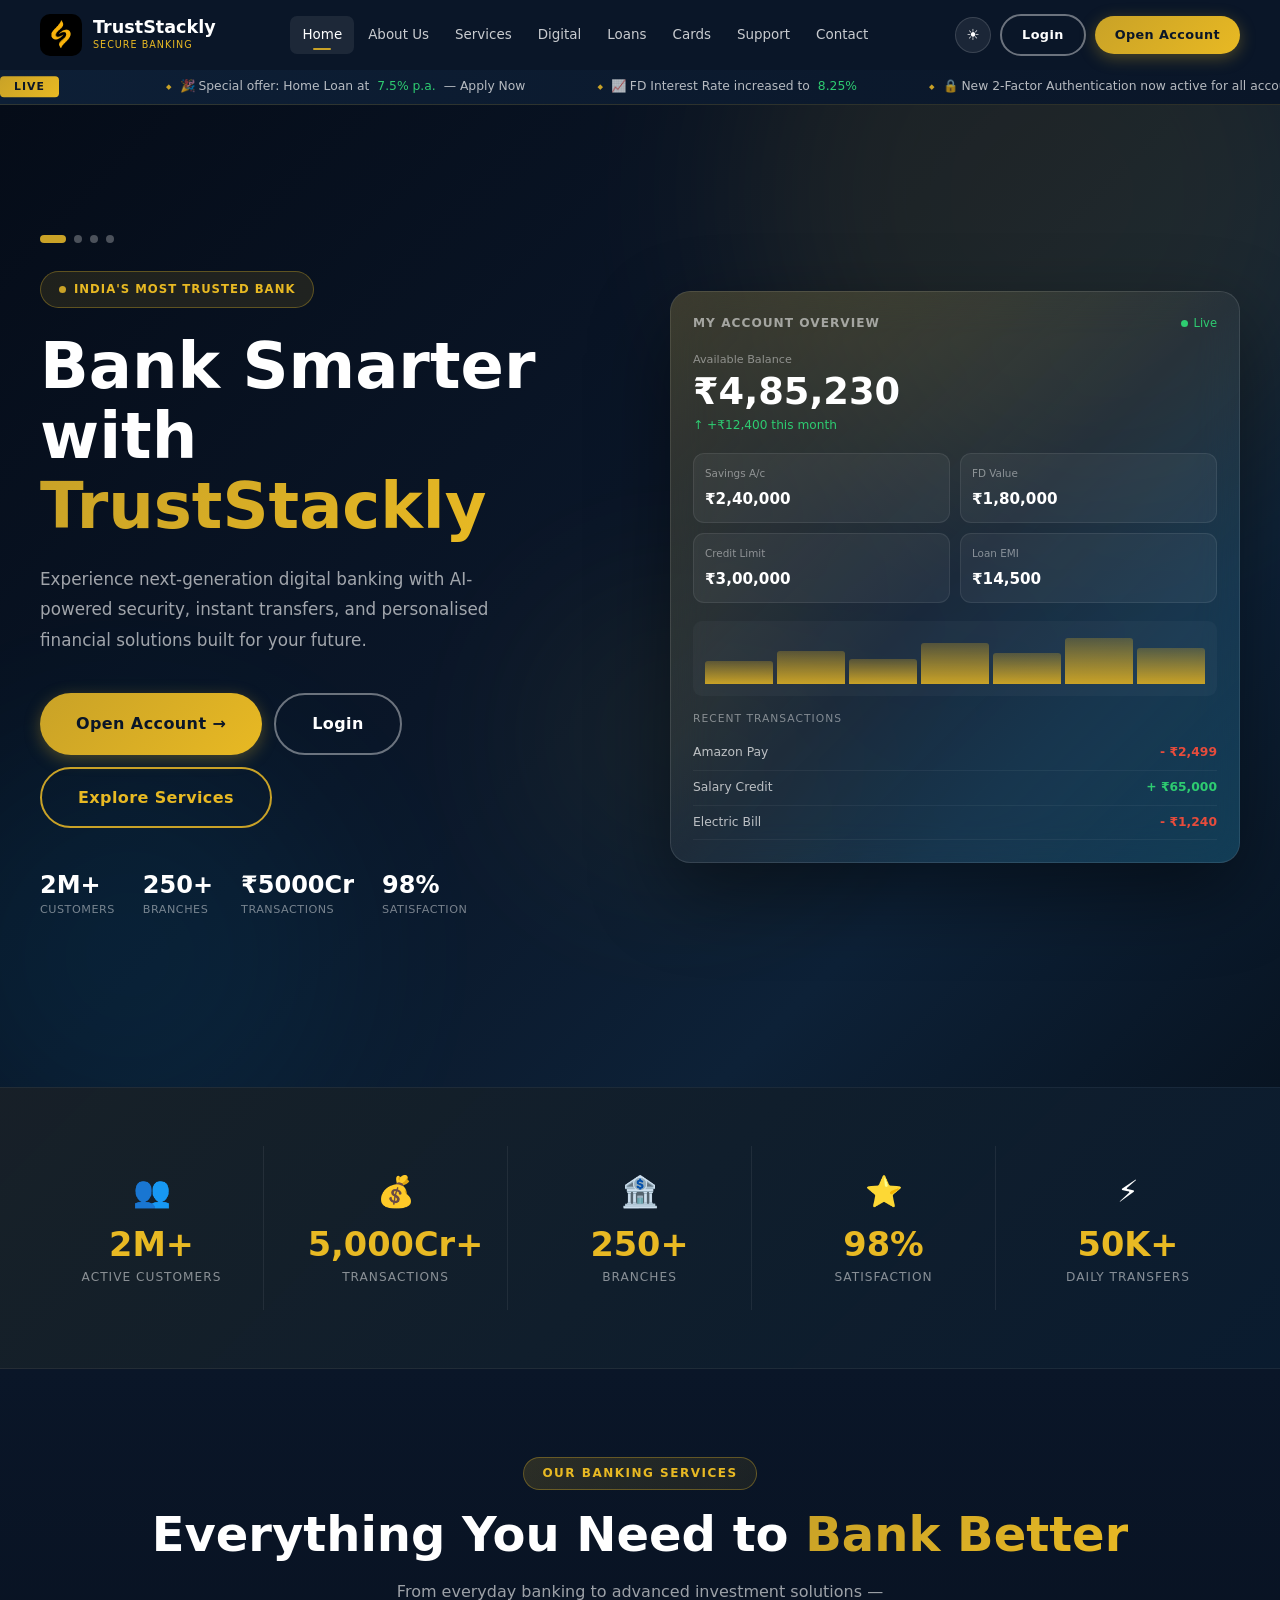
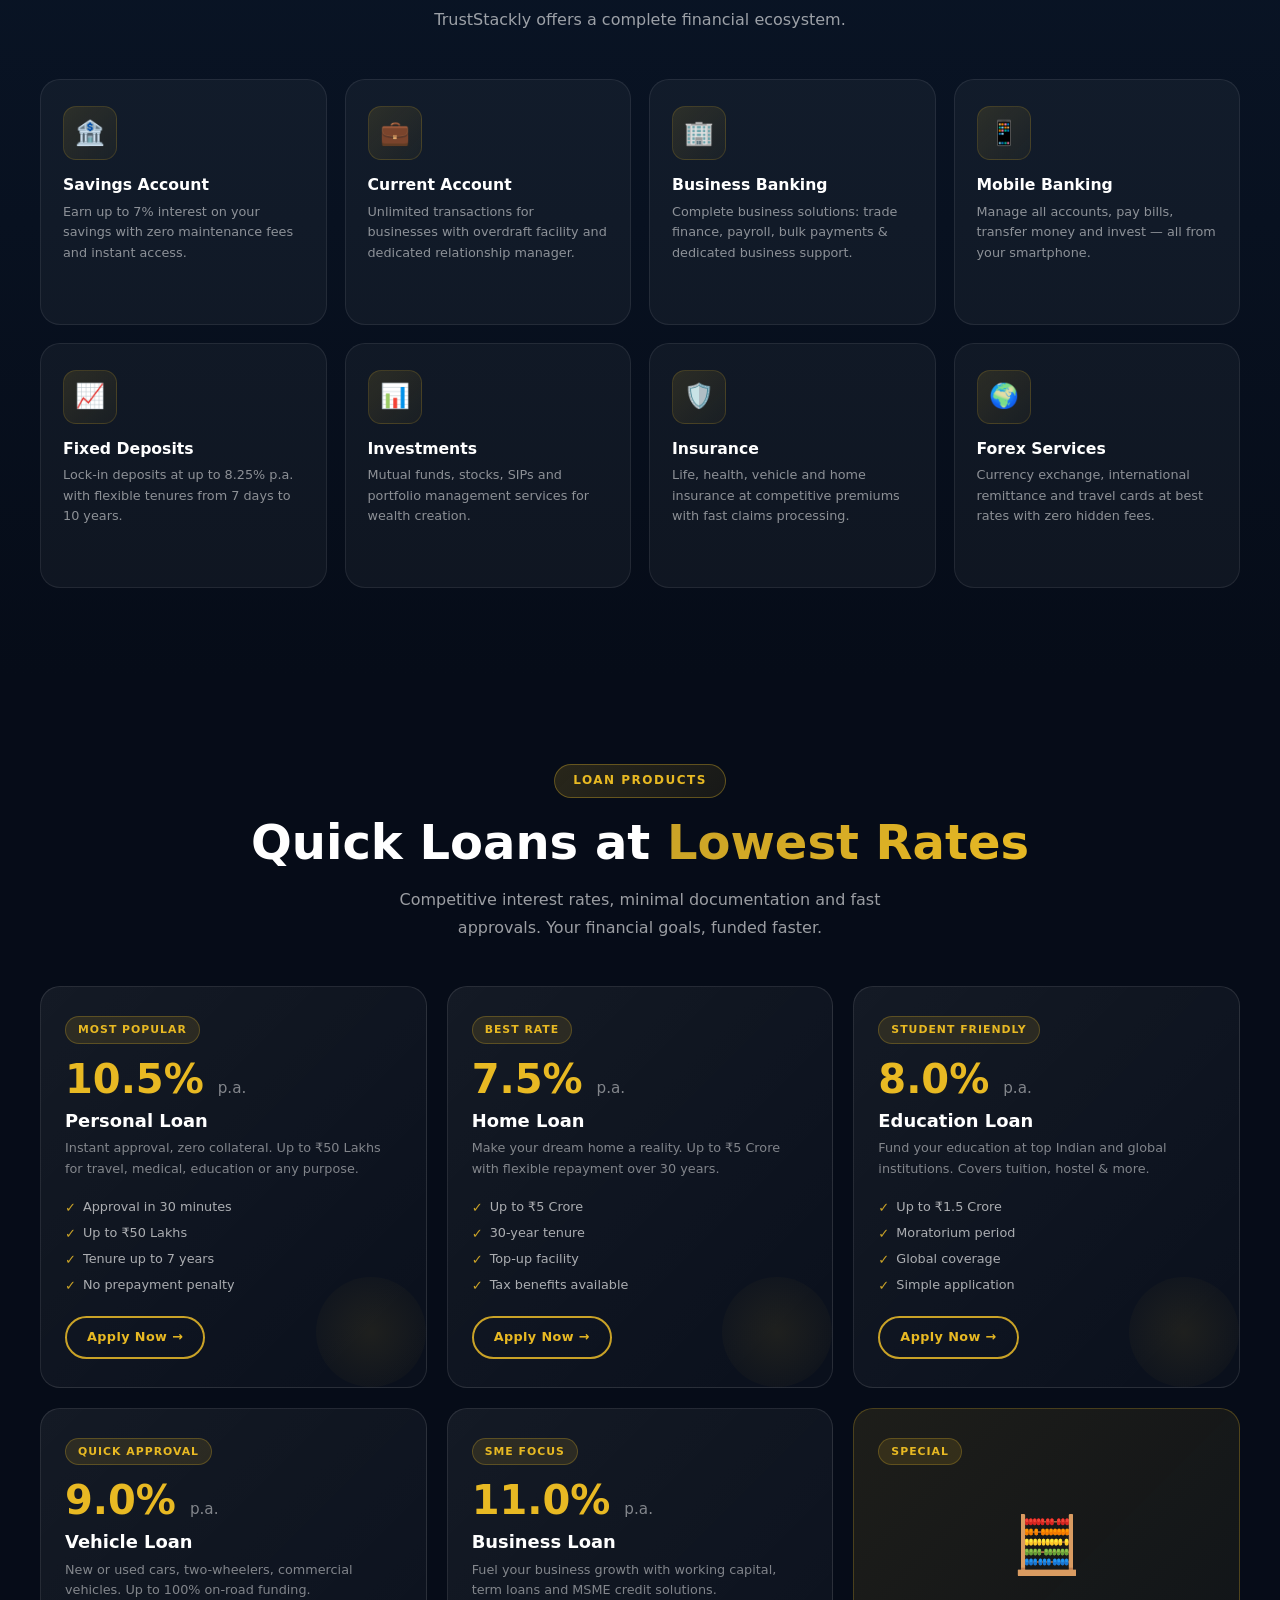
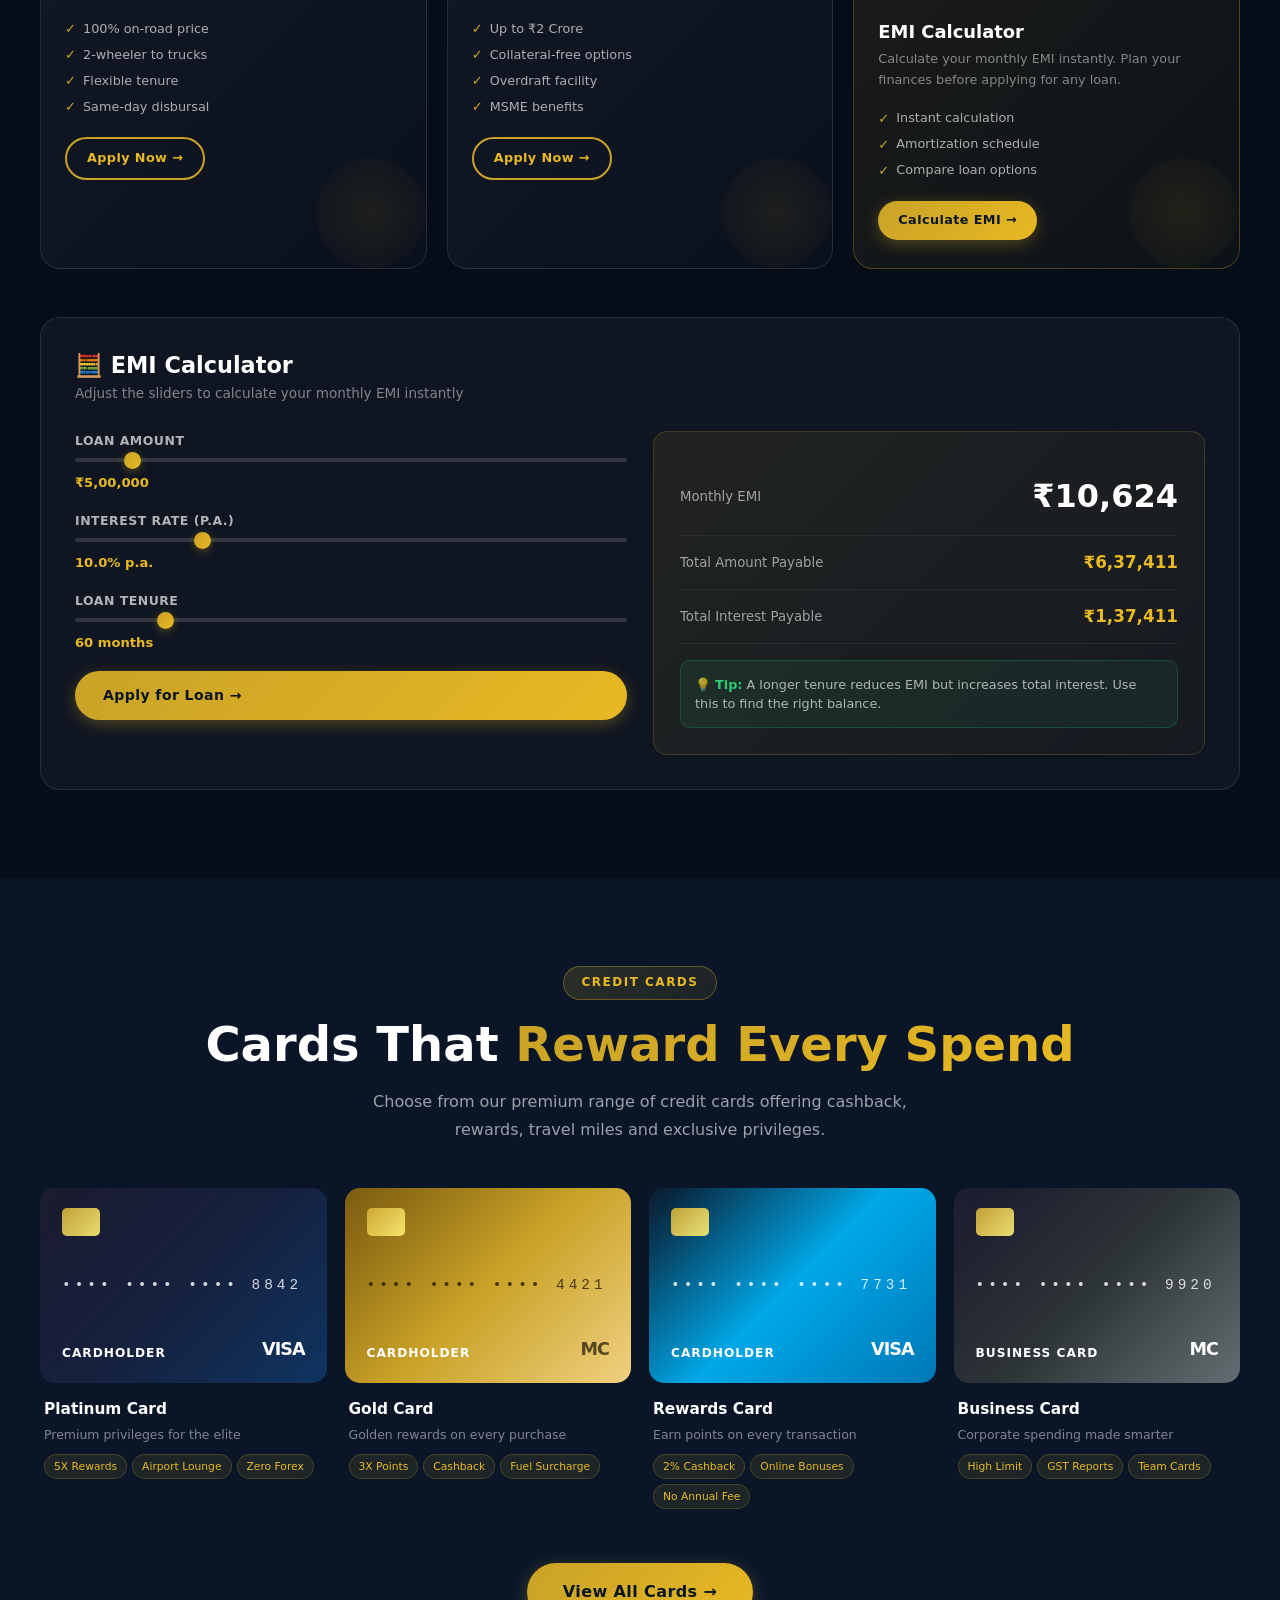
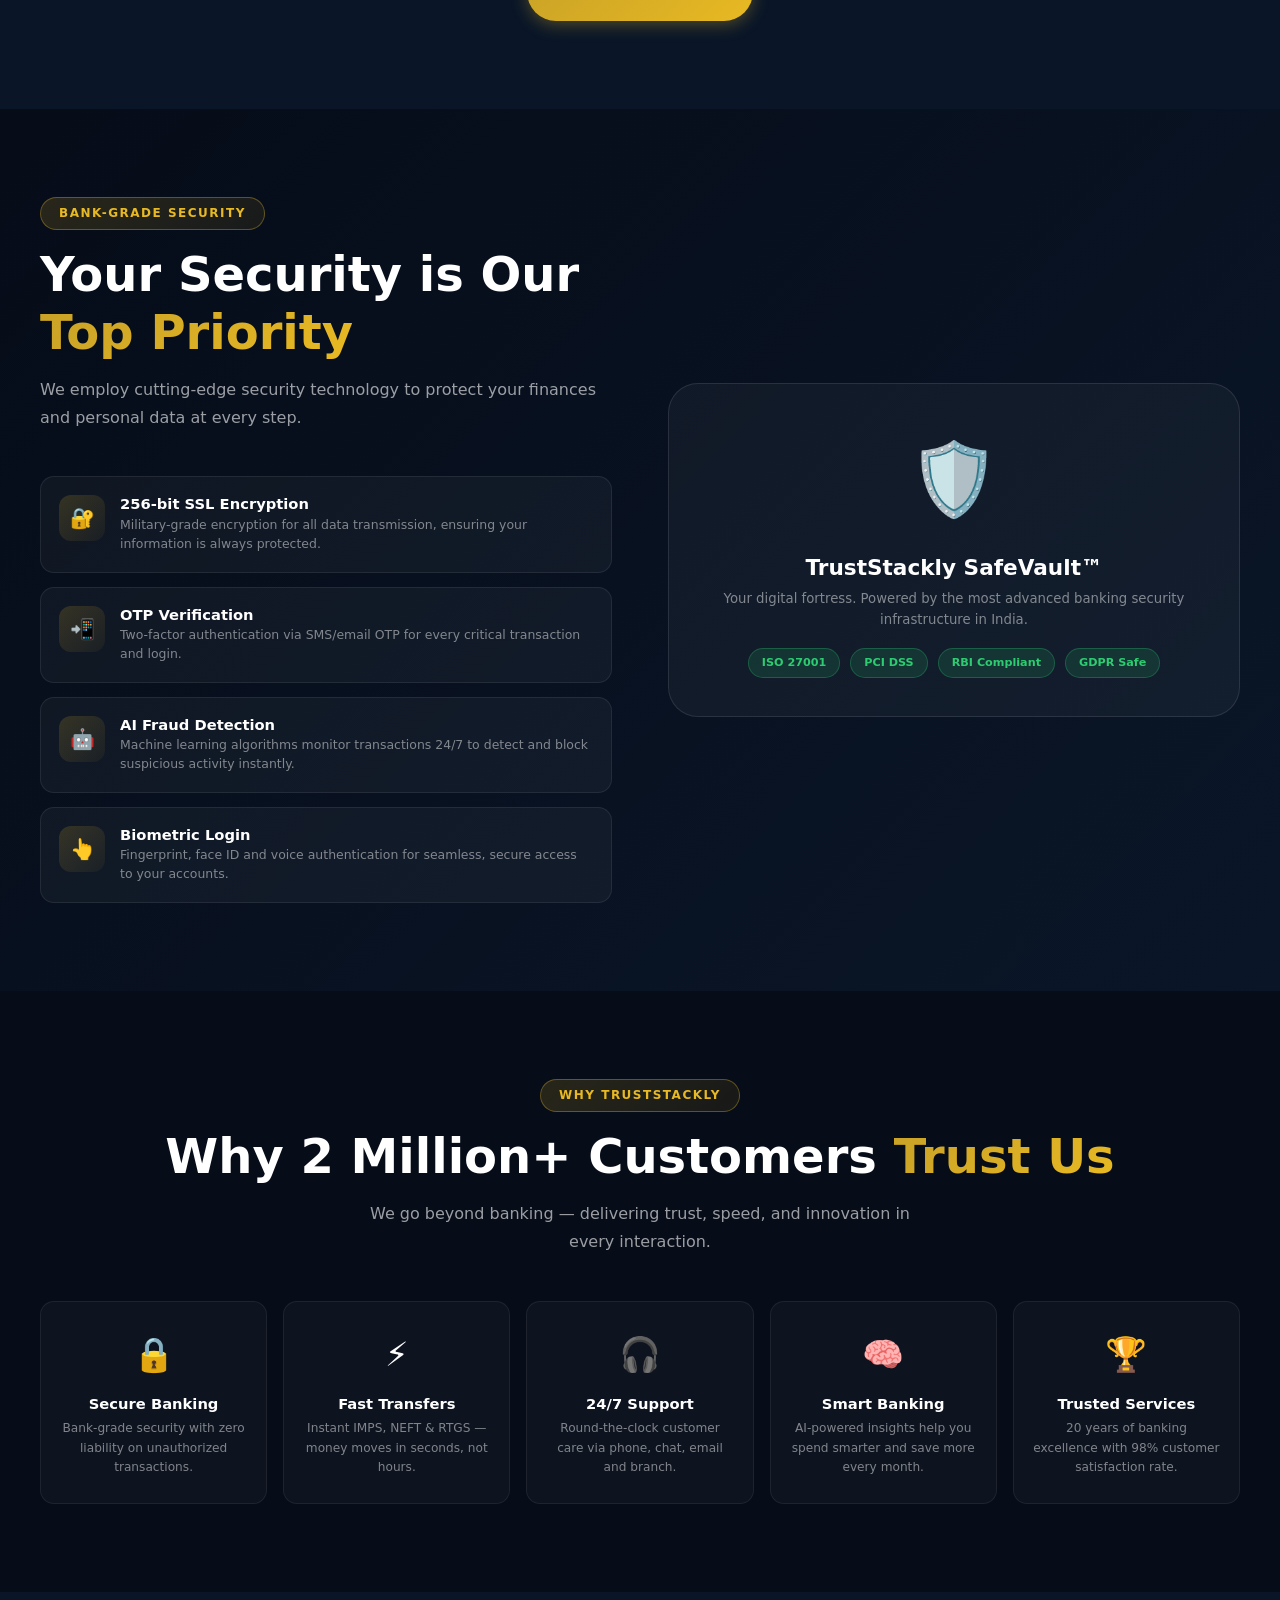
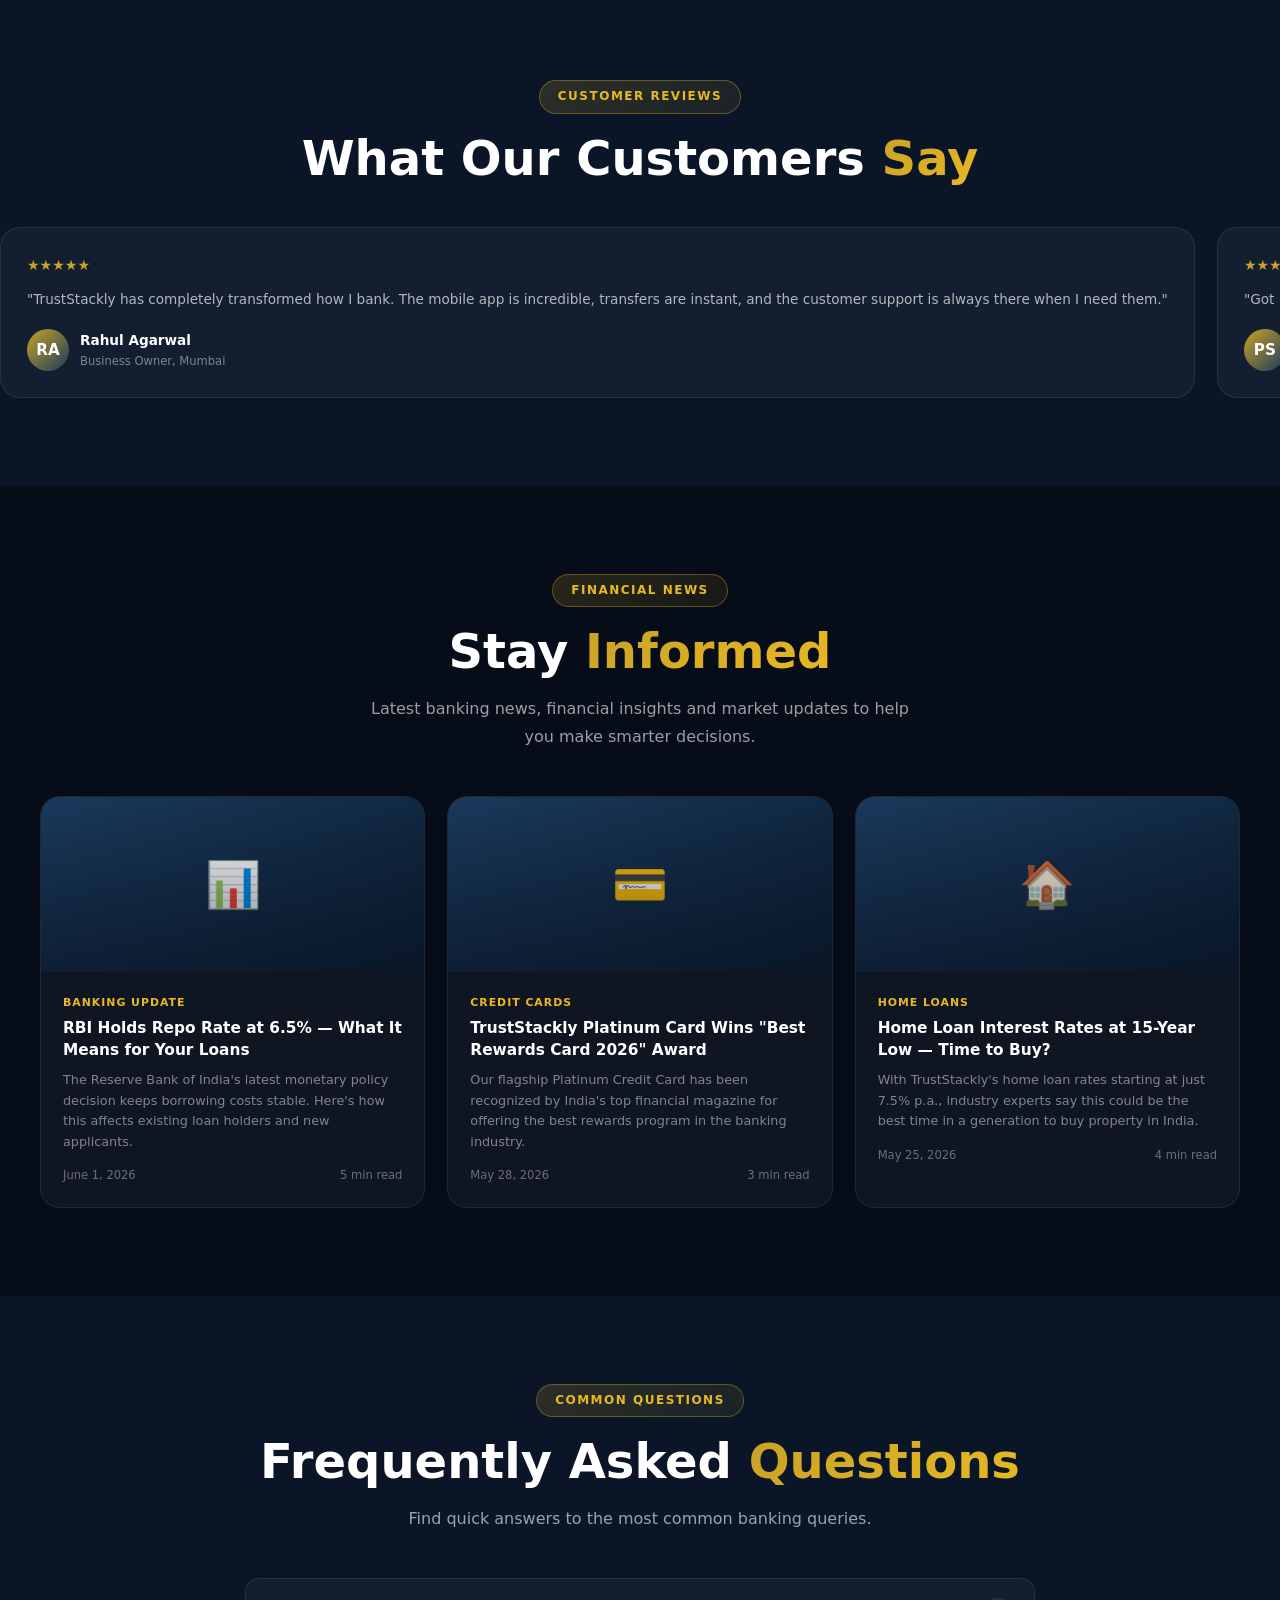
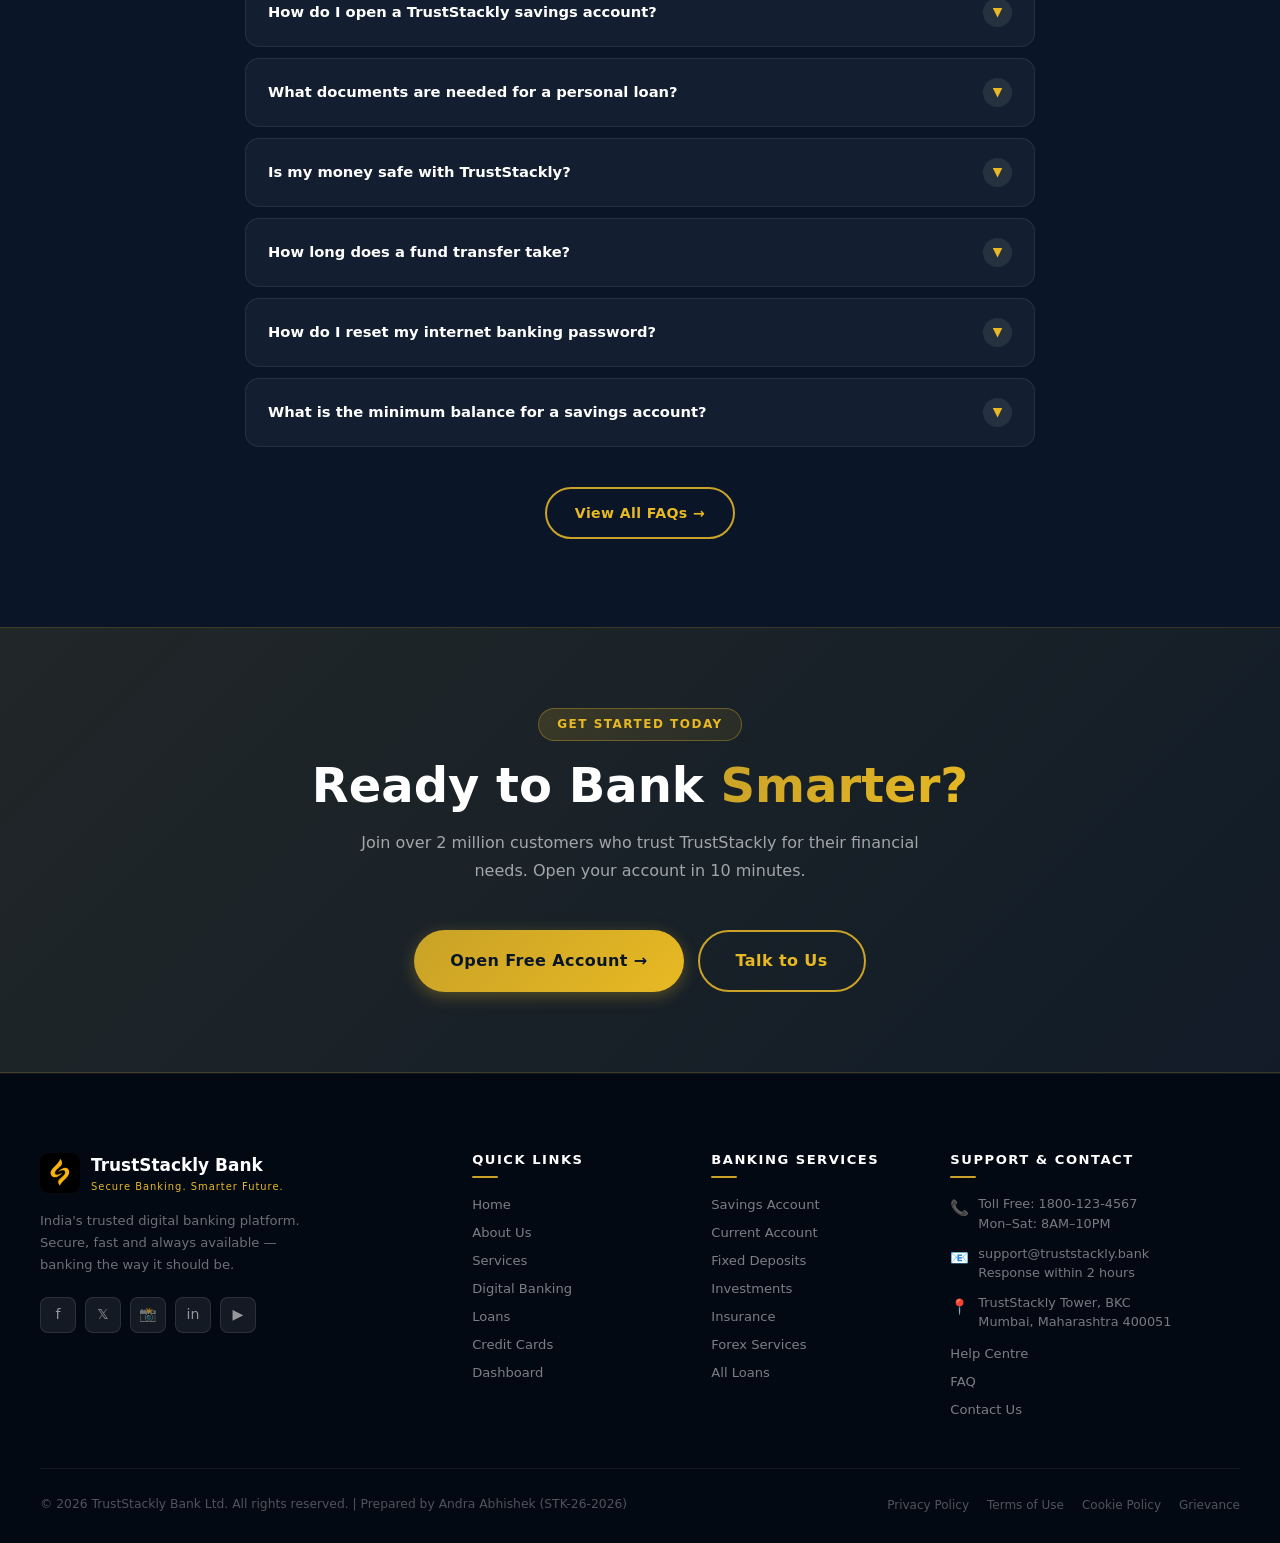
==== index.html @ 5b938fcf "first commit" ====
﻿<!DOCTYPE html>
<html lang="en" data-theme="dark">
<head>
<meta charset="UTF-8">
<meta name="viewport" content="width=device-width, initial-scale=1.0">
<meta name="description" content="TrustStackly Bank — Secure Banking. Smarter Future. Digital banking, loans, credit cards, and more.">
<meta name="keywords" content="TrustStackly Bank, digital banking, loans, credit cards, savings account, secure banking">
<meta name="author" content="Andra Abhishek">
<meta property="og:title" content="TrustStackly Bank — Secure Banking. Smarter Future.">
<meta property="og:description" content="India's trusted digital banking platform. Open account, apply for loans, manage finances.">
<meta property="og:type" content="website">
<meta name="twitter:card" content="summary_large_image">
<meta name="twitter:title" content="TrustStackly Bank">
<title>TrustStackly Bank — Secure Banking. Smarter Future.</title>
<link rel="preconnect" href="https://fonts.googleapis.com">
<link rel="stylesheet" href="css/styles.css">
<style>
/* Hero BG */
.hero-content-wrapper{padding-top:130px}
/* Digital preview animations */
.floating{animation:float 4s ease-in-out infinite}
@keyframes float{0%,100%{transform:translateY(0)}50%{transform:translateY(-12px)}}
</style>
</head>
<body>

<!-- NAVBAR -->
<nav class="navbar" id="navbar">
  <div class="container">
    <div class="navbar-inner">
      <a href="index.html" class="nav-logo">
        <img class="nav-logo-icon" src="images/logo.png" alt="TrustStackly">
        <div class="nav-logo-text">
          <span class="nav-logo-name">TrustStackly</span>
          <span class="nav-logo-tagline">Secure Banking</span>
        </div>
      </a>
      <div class="nav-links">
        <a href="index.html" class="active">Home</a>
        <a href="about.html">About Us</a>
        <a href="services.html">Services</a>
        <a href="digital-banking.html">Digital</a>
        <a href="loans.html">Loans</a>
        <a href="credit-cards.html">Cards</a>
        <a href="support.html">Support</a>
        <a href="contact.html">Contact</a>
      </div>
      <div class="nav-actions">
        <button class="nav-theme-btn" title="Toggle theme">☀️</button>
        <a href="login.html" class="btn btn-outline btn-sm">Login</a>
        <a href="signup.html" class="btn btn-primary btn-sm">Open Account</a>
        <button class="hamburger" aria-label="Toggle menu"><span></span><span></span><span></span></button>
      </div>
    </div>
  </div>
</nav>
<div class="mobile-menu">
  <div class="mobile-nav-links">
    <a href="index.html">🏠 Home</a>
    <a href="about.html">🏛️ About Us</a>
    <a href="services.html">💼 Services</a>
    <a href="digital-banking.html">📱 Digital Banking</a>
    <a href="loans.html">💰 Loans</a>
    <a href="credit-cards.html">💳 Credit Cards</a>
    <a href="support.html">🎧 Support</a>
    <a href="faq.html">❓ FAQ</a>
    <a href="contact.html">📞 Contact</a>
  </div>
  <div class="mobile-actions">
    <a href="login.html" class="btn btn-outline w-full">Login</a>
    <a href="signup.html" class="btn btn-primary w-full">Open Account</a>
  </div>
</div>
<div class="menu-overlay"></div>

<!-- TICKER -->
<div class="ticker-bar">
  <span class="ticker-label">LIVE</span>
  <div class="ticker-track">
    <span class="ticker-item">🎉 Special offer: Home Loan at <span class="up">7.5% p.a.</span> — Apply Now</span>
    <span class="ticker-item">📈 FD Interest Rate increased to <span class="up">8.25%</span></span>
    <span class="ticker-item">🔒 New 2-Factor Authentication now active for all accounts</span>
    <span class="ticker-item">💳 Earn 5X rewards on Platinum Card spends this month</span>
    <span class="ticker-item">🚀 Personal Loan approved in <span class="up">30 minutes</span> — Check eligibility</span>
    <span class="ticker-item">🌐 New branch opened in Mumbai, Bangalore & Hyderabad</span>
    <span class="ticker-item">📱 TrustStackly Mobile App — Download & earn ₹500 cashback</span>
    <span class="ticker-item">⚡ NEFT/RTGS/IMPS: Zero transaction charges on digital transfers</span>
  </div>
</div>

<!-- HERO SECTION -->
<section class="hero">
  <div class="hero-bg-shapes">
    <div class="hero-shape hero-shape-1"></div>
    <div class="hero-shape hero-shape-2"></div>
    <div class="hero-shape hero-shape-3"></div>
  </div>
  <div class="hero-content-wrapper">
    <div class="container">
      <div class="hero-inner">
        <!-- Text Side -->
        <div class="hero-text">
          <div class="carousel-indicators">
            <span class="carousel-dot active"></span>
            <span class="carousel-dot"></span>
            <span class="carousel-dot"></span>
            <span class="carousel-dot"></span>
          </div>

          <div class="hero-slide active" data-slide="0">
            <div class="hero-badge"><span class="hero-badge-dot"></span> India's Most Trusted Bank</div>
            <h1 class="hero-title">Bank Smarter with<br><span class="gold-text">TrustStackly</span></h1>
            <p class="hero-subtitle">Experience next-generation digital banking with AI-powered security, instant transfers, and personalised financial solutions built for your future.</p>
          </div>
          <div class="hero-slide" data-slide="1">
            <div class="hero-badge"><span class="hero-badge-dot"></span> 256-bit Encrypted</div>
            <h1 class="hero-title">Secure Digital Banking<br><span class="gold-text">Anytime, Anywhere</span></h1>
            <p class="hero-subtitle">Bank with confidence using military-grade encryption, biometric authentication and real-time fraud detection that keeps your money safe 24/7.</p>
          </div>
          <div class="hero-slide" data-slide="2">
            <div class="hero-badge"><span class="hero-badge-dot"></span> Fast Approvals</div>
            <h1 class="hero-title">Instant Loans.<br><span class="gold-text">Faster Approvals.</span></h1>
            <p class="hero-subtitle">Get personal loans up to ₹50 Lakhs approved in under 30 minutes. Home loans, education loans, and business financing at competitive rates.</p>
          </div>
          <div class="hero-slide" data-slide="3">
            <div class="hero-badge"><span class="hero-badge-dot"></span> Since 2005</div>
            <h1 class="hero-title">Your Trusted<br><span class="gold-text">Financial Partner</span></h1>
            <p class="hero-subtitle">20 years of excellence. 2 million+ happy customers. TrustStackly Bank — where security meets innovation for a smarter financial future.</p>
          </div>

          <div class="hero-actions">
            <a href="signup.html" class="btn btn-primary btn-lg">Open Account →</a>
            <a href="login.html" class="btn btn-outline btn-lg">Login</a>
            <a href="services.html" class="btn btn-outline-gold btn-lg">Explore Services</a>
          </div>
          <div class="hero-stats">
            <div class="hero-stat"><span class="hero-stat-num">2M+</span><span class="hero-stat-label">Customers</span></div>
            <div class="hero-stat"><span class="hero-stat-num">250+</span><span class="hero-stat-label">Branches</span></div>
            <div class="hero-stat"><span class="hero-stat-num">₹5000Cr</span><span class="hero-stat-label">Transactions</span></div>
            <div class="hero-stat"><span class="hero-stat-num">98%</span><span class="hero-stat-label">Satisfaction</span></div>
          </div>
        </div>

        <!-- Dashboard Preview -->
        <div class="hero-visual floating">
          <div class="dashboard-preview">
            <div class="dp-header">
              <span class="dp-title">My Account Overview</span>
              <span class="dp-status"><span class="dp-status-dot"></span>Live</span>
            </div>
            <div class="dp-balance">
              <div class="dp-balance-label">Available Balance</div>
              <div class="dp-balance-amount">₹4,85,230</div>
              <div class="dp-balance-change">↑ +₹12,400 this month</div>
            </div>
            <div class="dp-cards-row">
              <div class="dp-mini-card">
                <div class="dp-mini-card-label">Savings A/c</div>
                <div class="dp-mini-card-val">₹2,40,000</div>
              </div>
              <div class="dp-mini-card">
                <div class="dp-mini-card-label">FD Value</div>
                <div class="dp-mini-card-val">₹1,80,000</div>
              </div>
              <div class="dp-mini-card">
                <div class="dp-mini-card-label">Credit Limit</div>
                <div class="dp-mini-card-val">₹3,00,000</div>
              </div>
              <div class="dp-mini-card">
                <div class="dp-mini-card-label">Loan EMI</div>
                <div class="dp-mini-card-val">₹14,500</div>
              </div>
            </div>
            <div class="dp-chart">
              <div class="dp-bar" style="height:45%"></div>
              <div class="dp-bar" style="height:65%"></div>
              <div class="dp-bar" style="height:50%"></div>
              <div class="dp-bar" style="height:80%"></div>
              <div class="dp-bar" style="height:60%"></div>
              <div class="dp-bar" style="height:90%"></div>
              <div class="dp-bar" style="height:70%"></div>
            </div>
            <div class="dp-transactions">
              <div class="dp-trans-title">Recent Transactions</div>
              <div class="dp-trans-item">
                <span class="dp-trans-name">Amazon Pay</span>
                <span class="dp-trans-amount debit">- ₹2,499</span>
              </div>
              <div class="dp-trans-item">
                <span class="dp-trans-name">Salary Credit</span>
                <span class="dp-trans-amount credit">+ ₹65,000</span>
              </div>
              <div class="dp-trans-item">
                <span class="dp-trans-name">Electric Bill</span>
                <span class="dp-trans-amount debit">- ₹1,240</span>
              </div>
            </div>
          </div>
        </div>
      </div>
    </div>
  </div>
</section>

<!-- STATS SECTION -->
<section class="stats-section">
  <div class="container">
    <div class="stats-grid">
      <div class="stat-item reveal">
        <span class="stat-icon">👥</span>
        <div class="stat-number" data-count="2" data-suffix="M+" data-decimals="0">0</div>
        <div class="stat-label">Active Customers</div>
      </div>
      <div class="stat-item reveal reveal-d1">
        <span class="stat-icon">💰</span>
        <div class="stat-number" data-count="5000" data-suffix="Cr+" data-decimals="0">0</div>
        <div class="stat-label">Transactions</div>
      </div>
      <div class="stat-item reveal reveal-d2">
        <span class="stat-icon">🏦</span>
        <div class="stat-number" data-count="250" data-suffix="+" data-decimals="0">0</div>
        <div class="stat-label">Branches</div>
      </div>
      <div class="stat-item reveal reveal-d3">
        <span class="stat-icon">⭐</span>
        <div class="stat-number" data-count="98" data-suffix="%" data-decimals="0">0</div>
        <div class="stat-label">Satisfaction</div>
      </div>
      <div class="stat-item reveal reveal-d4">
        <span class="stat-icon">⚡</span>
        <div class="stat-number" data-count="50" data-suffix="K+" data-decimals="0">0</div>
        <div class="stat-label">Daily Transfers</div>
      </div>
    </div>
  </div>
</section>

<!-- SERVICES SECTION -->
<section class="services-section">
  <div class="container">
    <div class="text-center reveal">
      <span class="section-tag">Our Banking Services</span>
      <h2 class="section-title">Everything You Need to <span>Bank Better</span></h2>
      <p class="section-subtitle">From everyday banking to advanced investment solutions — TrustStackly offers a complete financial ecosystem.</p>
    </div>
    <div class="services-grid">
      <div class="service-card reveal">
        <div class="service-icon-wrap"><span class="icon">🏦</span></div>
        <h3 class="service-name">Savings Account</h3>
        <p class="service-desc">Earn up to 7% interest on your savings with zero maintenance fees and instant access.</p>
        <a href="services.html" class="service-link">Learn More →</a>
      </div>
      <div class="service-card reveal reveal-d1">
        <div class="service-icon-wrap"><span class="icon">💼</span></div>
        <h3 class="service-name">Current Account</h3>
        <p class="service-desc">Unlimited transactions for businesses with overdraft facility and dedicated relationship manager.</p>
        <a href="services.html" class="service-link">Learn More →</a>
      </div>
      <div class="service-card reveal reveal-d2">
        <div class="service-icon-wrap"><span class="icon">🏢</span></div>
        <h3 class="service-name">Business Banking</h3>
        <p class="service-desc">Complete business solutions: trade finance, payroll, bulk payments & dedicated business support.</p>
        <a href="services.html" class="service-link">Learn More →</a>
      </div>
      <div class="service-card reveal reveal-d3">
        <div class="service-icon-wrap"><span class="icon">📱</span></div>
        <h3 class="service-name">Mobile Banking</h3>
        <p class="service-desc">Manage all accounts, pay bills, transfer money and invest — all from your smartphone.</p>
        <a href="digital-banking.html" class="service-link">Learn More →</a>
      </div>
      <div class="service-card reveal">
        <div class="service-icon-wrap"><span class="icon">📈</span></div>
        <h3 class="service-name">Fixed Deposits</h3>
        <p class="service-desc">Lock-in deposits at up to 8.25% p.a. with flexible tenures from 7 days to 10 years.</p>
        <a href="services.html" class="service-link">Learn More →</a>
      </div>
      <div class="service-card reveal reveal-d1">
        <div class="service-icon-wrap"><span class="icon">📊</span></div>
        <h3 class="service-name">Investments</h3>
        <p class="service-desc">Mutual funds, stocks, SIPs and portfolio management services for wealth creation.</p>
        <a href="services.html" class="service-link">Learn More →</a>
      </div>
      <div class="service-card reveal reveal-d2">
        <div class="service-icon-wrap"><span class="icon">🛡️</span></div>
        <h3 class="service-name">Insurance</h3>
        <p class="service-desc">Life, health, vehicle and home insurance at competitive premiums with fast claims processing.</p>
        <a href="services.html" class="service-link">Learn More →</a>
      </div>
      <div class="service-card reveal reveal-d3">
        <div class="service-icon-wrap"><span class="icon">🌍</span></div>
        <h3 class="service-name">Forex Services</h3>
        <p class="service-desc">Currency exchange, international remittance and travel cards at best rates with zero hidden fees.</p>
        <a href="services.html" class="service-link">Learn More →</a>
      </div>
    </div>
  </div>
</section>

<!-- LOANS SECTION -->
<section class="loans-section">
  <div class="container">
    <div class="text-center reveal">
      <span class="section-tag">Loan Products</span>
      <h2 class="section-title">Quick Loans at <span>Lowest Rates</span></h2>
      <p class="section-subtitle">Competitive interest rates, minimal documentation and fast approvals. Your financial goals, funded faster.</p>
    </div>
    <div class="loans-grid">
      <div class="loan-card reveal">
        <div class="loan-badge">Most Popular</div>
        <div class="loan-rate">10.5% <span>p.a.</span></div>
        <h3 class="loan-name">Personal Loan</h3>
        <p class="loan-desc">Instant approval, zero collateral. Up to ₹50 Lakhs for travel, medical, education or any purpose.</p>
        <div class="loan-features">
          <div class="loan-feature">Approval in 30 minutes</div>
          <div class="loan-feature">Up to ₹50 Lakhs</div>
          <div class="loan-feature">Tenure up to 7 years</div>
          <div class="loan-feature">No prepayment penalty</div>
        </div>
        <a href="loans.html" class="btn btn-outline-gold btn-sm">Apply Now →</a>
      </div>
      <div class="loan-card reveal reveal-d1">
        <div class="loan-badge">Best Rate</div>
        <div class="loan-rate">7.5% <span>p.a.</span></div>
        <h3 class="loan-name">Home Loan</h3>
        <p class="loan-desc">Make your dream home a reality. Up to ₹5 Crore with flexible repayment over 30 years.</p>
        <div class="loan-features">
          <div class="loan-feature">Up to ₹5 Crore</div>
          <div class="loan-feature">30-year tenure</div>
          <div class="loan-feature">Top-up facility</div>
          <div class="loan-feature">Tax benefits available</div>
        </div>
        <a href="loans.html" class="btn btn-outline-gold btn-sm">Apply Now →</a>
      </div>
      <div class="loan-card reveal reveal-d2">
        <div class="loan-badge">Student Friendly</div>
        <div class="loan-rate">8.0% <span>p.a.</span></div>
        <h3 class="loan-name">Education Loan</h3>
        <p class="loan-desc">Fund your education at top Indian and global institutions. Covers tuition, hostel & more.</p>
        <div class="loan-features">
          <div class="loan-feature">Up to ₹1.5 Crore</div>
          <div class="loan-feature">Moratorium period</div>
          <div class="loan-feature">Global coverage</div>
          <div class="loan-feature">Simple application</div>
        </div>
        <a href="loans.html" class="btn btn-outline-gold btn-sm">Apply Now →</a>
      </div>
      <div class="loan-card reveal">
        <div class="loan-badge">Quick Approval</div>
        <div class="loan-rate">9.0% <span>p.a.</span></div>
        <h3 class="loan-name">Vehicle Loan</h3>
        <p class="loan-desc">New or used cars, two-wheelers, commercial vehicles. Up to 100% on-road funding.</p>
        <div class="loan-features">
          <div class="loan-feature">100% on-road price</div>
          <div class="loan-feature">2-wheeler to trucks</div>
          <div class="loan-feature">Flexible tenure</div>
          <div class="loan-feature">Same-day disbursal</div>
        </div>
        <a href="loans.html" class="btn btn-outline-gold btn-sm">Apply Now →</a>
      </div>
      <div class="loan-card reveal reveal-d1">
        <div class="loan-badge">SME Focus</div>
        <div class="loan-rate">11.0% <span>p.a.</span></div>
        <h3 class="loan-name">Business Loan</h3>
        <p class="loan-desc">Fuel your business growth with working capital, term loans and MSME credit solutions.</p>
        <div class="loan-features">
          <div class="loan-feature">Up to ₹2 Crore</div>
          <div class="loan-feature">Collateral-free options</div>
          <div class="loan-feature">Overdraft facility</div>
          <div class="loan-feature">MSME benefits</div>
        </div>
        <a href="loans.html" class="btn btn-outline-gold btn-sm">Apply Now →</a>
      </div>
      <div class="loan-card reveal reveal-d2" style="background:linear-gradient(135deg,rgba(201,162,39,.12),rgba(201,162,39,.04));border-color:rgba(201,162,39,.3)">
        <div class="loan-badge">Special</div>
        <div style="font-size:3.5rem;text-align:center;padding:20px 0">🧮</div>
        <h3 class="loan-name">EMI Calculator</h3>
        <p class="loan-desc">Calculate your monthly EMI instantly. Plan your finances before applying for any loan.</p>
        <div class="loan-features">
          <div class="loan-feature">Instant calculation</div>
          <div class="loan-feature">Amortization schedule</div>
          <div class="loan-feature">Compare loan options</div>
        </div>
        <a href="#emi-calc" class="btn btn-primary btn-sm">Calculate EMI →</a>
      </div>
    </div>

    <!-- EMI CALCULATOR -->
    <div class="emi-calculator" id="emi-calc">
      <h3 class="emi-title">🧮 EMI Calculator</h3>
      <p class="emi-subtitle">Adjust the sliders to calculate your monthly EMI instantly</p>
      <div class="emi-grid">
        <div class="emi-inputs">
          <div class="form-group">
            <label class="form-label">Loan Amount</label>
            <input type="range" id="emi-amount" min="50000" max="5000000" value="500000" step="10000">
            <div class="range-val" id="emi-amount-display">₹5,00,000</div>
          </div>
          <div class="form-group">
            <label class="form-label">Interest Rate (p.a.)</label>
            <input type="range" id="emi-rate" min="6" max="24" value="10" step="0.5">
            <div class="range-val" id="emi-rate-display">10.0% p.a.</div>
          </div>
          <div class="form-group">
            <label class="form-label">Loan Tenure</label>
            <input type="range" id="emi-tenure" min="6" max="360" value="60" step="6">
            <div class="range-val" id="emi-tenure-display">60 months</div>
          </div>
          <a href="loans.html" class="btn btn-primary">Apply for Loan →</a>
        </div>
        <div class="emi-results">
          <div class="emi-result-item">
            <span class="emi-result-label">Monthly EMI</span>
            <span class="emi-result-value emi-monthly" id="emi-monthly">₹0</span>
          </div>
          <div class="emi-result-item">
            <span class="emi-result-label">Total Amount Payable</span>
            <span class="emi-result-value" id="emi-total">₹0</span>
          </div>
          <div class="emi-result-item">
            <span class="emi-result-label">Total Interest Payable</span>
            <span class="emi-result-value" id="emi-interest">₹0</span>
          </div>
          <div style="margin-top:16px;padding:14px;background:rgba(46,204,113,.08);border:1px solid rgba(46,204,113,.2);border-radius:10px;font-size:.8rem;color:rgba(255,255,255,.65);line-height:1.5">
            💡 <strong style="color:var(--success)">Tip:</strong> A longer tenure reduces EMI but increases total interest. Use this to find the right balance.
          </div>
        </div>
      </div>
    </div>
  </div>
</section>

<!-- CREDIT CARDS SECTION -->
<section class="cards-section">
  <div class="container">
    <div class="text-center reveal">
      <span class="section-tag">Credit Cards</span>
      <h2 class="section-title">Cards That <span>Reward Every Spend</span></h2>
      <p class="section-subtitle">Choose from our premium range of credit cards offering cashback, rewards, travel miles and exclusive privileges.</p>
    </div>
    <div class="credit-cards-grid">
      <div class="credit-card-item reveal">
        <div class="card-visual card-visual-platinum">
          <div class="card-chip"></div>
          <div class="card-number">•••• •••• •••• 8842</div>
          <div class="card-bottom">
            <span class="card-holder">CARDHOLDER</span>
            <span class="card-network">VISA</span>
          </div>
          <div class="card-shine"></div>
        </div>
        <div class="card-info">
          <div class="card-type-name">Platinum Card</div>
          <div class="card-tagline">Premium privileges for the elite</div>
          <div class="card-benefits">
            <span class="benefit-tag">5X Rewards</span>
            <span class="benefit-tag">Airport Lounge</span>
            <span class="benefit-tag">Zero Forex</span>
          </div>
        </div>
      </div>
      <div class="credit-card-item reveal reveal-d1">
        <div class="card-visual card-visual-gold">
          <div class="card-chip"></div>
          <div class="card-number card-number-gold">•••• •••• •••• 4421</div>
          <div class="card-bottom">
            <span class="card-holder">CARDHOLDER</span>
            <span class="card-network" style="color:rgba(26,18,4,.7)">MC</span>
          </div>
          <div class="card-shine"></div>
        </div>
        <div class="card-info">
          <div class="card-type-name">Gold Card</div>
          <div class="card-tagline">Golden rewards on every purchase</div>
          <div class="card-benefits">
            <span class="benefit-tag">3X Points</span>
            <span class="benefit-tag">Cashback</span>
            <span class="benefit-tag">Fuel Surcharge</span>
          </div>
        </div>
      </div>
      <div class="credit-card-item reveal reveal-d2">
        <div class="card-visual card-visual-rewards">
          <div class="card-chip"></div>
          <div class="card-number">•••• •••• •••• 7731</div>
          <div class="card-bottom">
            <span class="card-holder">CARDHOLDER</span>
            <span class="card-network">VISA</span>
          </div>
          <div class="card-shine"></div>
        </div>
        <div class="card-info">
          <div class="card-type-name">Rewards Card</div>
          <div class="card-tagline">Earn points on every transaction</div>
          <div class="card-benefits">
            <span class="benefit-tag">2% Cashback</span>
            <span class="benefit-tag">Online Bonuses</span>
            <span class="benefit-tag">No Annual Fee</span>
          </div>
        </div>
      </div>
      <div class="credit-card-item reveal reveal-d3">
        <div class="card-visual card-visual-business">
          <div class="card-chip"></div>
          <div class="card-number">•••• •••• •••• 9920</div>
          <div class="card-bottom">
            <span class="card-holder">BUSINESS CARD</span>
            <span class="card-network">MC</span>
          </div>
          <div class="card-shine"></div>
        </div>
        <div class="card-info">
          <div class="card-type-name">Business Card</div>
          <div class="card-tagline">Corporate spending made smarter</div>
          <div class="card-benefits">
            <span class="benefit-tag">High Limit</span>
            <span class="benefit-tag">GST Reports</span>
            <span class="benefit-tag">Team Cards</span>
          </div>
        </div>
      </div>
    </div>
    <div class="text-center" style="margin-top:2.5rem">
      <a href="credit-cards.html" class="btn btn-primary btn-lg">View All Cards →</a>
    </div>
  </div>
</section>

<!-- SECURITY SECTION -->
<section class="security-section">
  <div class="container">
    <div class="security-grid">
      <div>
        <span class="section-tag reveal">Bank-Grade Security</span>
        <h2 class="section-title reveal">Your Security is Our <span>Top Priority</span></h2>
        <p class="section-subtitle" style="margin-left:0;text-align:left" class="reveal">We employ cutting-edge security technology to protect your finances and personal data at every step.</p>
        <div class="security-features">
          <div class="security-feature reveal">
            <div class="security-feature-icon">🔐</div>
            <div class="security-feature-text">
              <h4>256-bit SSL Encryption</h4>
              <p>Military-grade encryption for all data transmission, ensuring your information is always protected.</p>
            </div>
          </div>
          <div class="security-feature reveal reveal-d1">
            <div class="security-feature-icon">📲</div>
            <div class="security-feature-text">
              <h4>OTP Verification</h4>
              <p>Two-factor authentication via SMS/email OTP for every critical transaction and login.</p>
            </div>
          </div>
          <div class="security-feature reveal reveal-d2">
            <div class="security-feature-icon">🤖</div>
            <div class="security-feature-text">
              <h4>AI Fraud Detection</h4>
              <p>Machine learning algorithms monitor transactions 24/7 to detect and block suspicious activity instantly.</p>
            </div>
          </div>
          <div class="security-feature reveal reveal-d3">
            <div class="security-feature-icon">👆</div>
            <div class="security-feature-text">
              <h4>Biometric Login</h4>
              <p>Fingerprint, face ID and voice authentication for seamless, secure access to your accounts.</p>
            </div>
          </div>
        </div>
      </div>
      <div class="security-visual reveal">
        <div class="security-badge-main">
          <span class="security-icon-main">🛡️</span>
          <h3>TrustStackly SafeVault™</h3>
          <p>Your digital fortress. Powered by the most advanced banking security infrastructure in India.</p>
          <div class="security-badges">
            <span class="sec-badge">ISO 27001</span>
            <span class="sec-badge">PCI DSS</span>
            <span class="sec-badge">RBI Compliant</span>
            <span class="sec-badge">GDPR Safe</span>
          </div>
        </div>
      </div>
    </div>
  </div>
</section>

<!-- WHY CHOOSE US -->
<section class="why-section">
  <div class="container">
    <div class="text-center reveal">
      <span class="section-tag">Why TrustStackly</span>
      <h2 class="section-title">Why 2 Million+ Customers <span>Trust Us</span></h2>
      <p class="section-subtitle">We go beyond banking — delivering trust, speed, and innovation in every interaction.</p>
    </div>
    <div class="why-grid">
      <div class="why-card reveal">
        <span class="why-icon">🔒</span>
        <h4 class="why-title">Secure Banking</h4>
        <p class="why-desc">Bank-grade security with zero liability on unauthorized transactions.</p>
      </div>
      <div class="why-card reveal reveal-d1">
        <span class="why-icon">⚡</span>
        <h4 class="why-title">Fast Transfers</h4>
        <p class="why-desc">Instant IMPS, NEFT & RTGS — money moves in seconds, not hours.</p>
      </div>
      <div class="why-card reveal reveal-d2">
        <span class="why-icon">🎧</span>
        <h4 class="why-title">24/7 Support</h4>
        <p class="why-desc">Round-the-clock customer care via phone, chat, email and branch.</p>
      </div>
      <div class="why-card reveal reveal-d3">
        <span class="why-icon">🧠</span>
        <h4 class="why-title">Smart Banking</h4>
        <p class="why-desc">AI-powered insights help you spend smarter and save more every month.</p>
      </div>
      <div class="why-card reveal reveal-d4">
        <span class="why-icon">🏆</span>
        <h4 class="why-title">Trusted Services</h4>
        <p class="why-desc">20 years of banking excellence with 98% customer satisfaction rate.</p>
      </div>
    </div>
  </div>
</section>

<!-- TESTIMONIALS SECTION -->
<section class="testimonials-section">
  <div class="container text-center reveal">
    <span class="section-tag">Customer Reviews</span>
    <h2 class="section-title" style="margin-bottom:2.5rem">What Our Customers <span>Say</span></h2>
  </div>
  <div class="testimonials-wrapper">
    <div class="testimonials-track">
      <div class="testimonial-card">
        <div class="testimonial-stars">★★★★★</div>
        <p class="testimonial-text">"TrustStackly has completely transformed how I bank. The mobile app is incredible, transfers are instant, and the customer support is always there when I need them."</p>
        <div class="testimonial-author">
          <div class="testimonial-avatar">RA</div>
          <div><div class="testimonial-name">Rahul Agarwal</div><div class="testimonial-role">Business Owner, Mumbai</div></div>
        </div>
      </div>
      <div class="testimonial-card">
        <div class="testimonial-stars">★★★★★</div>
        <p class="testimonial-text">"Got my home loan approved in just 2 days! The documentation process was smooth and the interest rate was the best I could find anywhere."</p>
        <div class="testimonial-author">
          <div class="testimonial-avatar">PS</div>
          <div><div class="testimonial-name">Priya Sharma</div><div class="testimonial-role">Software Engineer, Bangalore</div></div>
        </div>
      </div>
      <div class="testimonial-card">
        <div class="testimonial-stars">★★★★★</div>
        <p class="testimonial-text">"The security features give me complete peace of mind. Real-time alerts, instant card block, and the AI fraud detection saved my account once!"</p>
        <div class="testimonial-author">
          <div class="testimonial-avatar">MK</div>
          <div><div class="testimonial-name">Mohammed Khan</div><div class="testimonial-role">Teacher, Hyderabad</div></div>
        </div>
      </div>
      <div class="testimonial-card">
        <div class="testimonial-stars">★★★★★</div>
        <p class="testimonial-text">"As an NRI, managing Indian finances was always a hassle until TrustStackly. Their international transfer rates and forex services are unbeatable."</p>
        <div class="testimonial-author">
          <div class="testimonial-avatar">SJ</div>
          <div><div class="testimonial-name">Sunita Joshi</div><div class="testimonial-role">NRI, Dubai</div></div>
        </div>
      </div>
      <div class="testimonial-card">
        <div class="testimonial-stars">★★★★★</div>
        <p class="testimonial-text">"The Platinum Credit Card rewards are fantastic! I've earned enough points for 3 international flights in just one year. Absolutely worth it."</p>
        <div class="testimonial-author">
          <div class="testimonial-avatar">VR</div>
          <div><div class="testimonial-name">Vikram Rao</div><div class="testimonial-role">Entrepreneur, Chennai</div></div>
        </div>
      </div>
      <div class="testimonial-card">
        <div class="testimonial-stars">★★★★★</div>
        <p class="testimonial-text">"Education loan was processed in just 3 working days and the moratorium period helped me focus on studies without financial stress."</p>
        <div class="testimonial-author">
          <div class="testimonial-avatar">AM</div>
          <div><div class="testimonial-name">Ananya Menon</div><div class="testimonial-role">Medical Student, Delhi</div></div>
        </div>
      </div>
      <!-- Duplicate for seamless loop -->
      <div class="testimonial-card">
        <div class="testimonial-stars">★★★★★</div>
        <p class="testimonial-text">"TrustStackly has completely transformed how I bank. The mobile app is incredible, transfers are instant, and the customer support is always there when I need them."</p>
        <div class="testimonial-author">
          <div class="testimonial-avatar">RA</div>
          <div><div class="testimonial-name">Rahul Agarwal</div><div class="testimonial-role">Business Owner, Mumbai</div></div>
        </div>
      </div>
      <div class="testimonial-card">
        <div class="testimonial-stars">★★★★★</div>
        <p class="testimonial-text">"Got my home loan approved in just 2 days! The documentation process was smooth and the interest rate was the best I could find anywhere."</p>
        <div class="testimonial-author">
          <div class="testimonial-avatar">PS</div>
          <div><div class="testimonial-name">Priya Sharma</div><div class="testimonial-role">Software Engineer, Bangalore</div></div>
        </div>
      </div>
    </div>
  </div>
</section>

<!-- NEWS SECTION -->
<section class="news-section">
  <div class="container">
    <div class="text-center reveal">
      <span class="section-tag">Financial News</span>
      <h2 class="section-title">Stay <span>Informed</span></h2>
      <p class="section-subtitle">Latest banking news, financial insights and market updates to help you make smarter decisions.</p>
    </div>
    <div class="news-grid">
      <div class="news-card reveal">
        <div class="news-image">📊</div>
        <div class="news-body">
          <div class="news-category">Banking Update</div>
          <h3 class="news-title">RBI Holds Repo Rate at 6.5% — What It Means for Your Loans</h3>
          <p class="news-excerpt">The Reserve Bank of India's latest monetary policy decision keeps borrowing costs stable. Here's how this affects existing loan holders and new applicants.</p>
          <div class="news-meta"><span>June 1, 2026</span><span>5 min read</span></div>
        </div>
      </div>
      <div class="news-card reveal reveal-d1">
        <div class="news-image">💳</div>
        <div class="news-body">
          <div class="news-category">Credit Cards</div>
          <h3 class="news-title">TrustStackly Platinum Card Wins "Best Rewards Card 2026" Award</h3>
          <p class="news-excerpt">Our flagship Platinum Credit Card has been recognized by India's top financial magazine for offering the best rewards program in the banking industry.</p>
          <div class="news-meta"><span>May 28, 2026</span><span>3 min read</span></div>
        </div>
      </div>
      <div class="news-card reveal reveal-d2">
        <div class="news-image">🏠</div>
        <div class="news-body">
          <div class="news-category">Home Loans</div>
          <h3 class="news-title">Home Loan Interest Rates at 15-Year Low — Time to Buy?</h3>
          <p class="news-excerpt">With TrustStackly's home loan rates starting at just 7.5% p.a., industry experts say this could be the best time in a generation to buy property in India.</p>
          <div class="news-meta"><span>May 25, 2026</span><span>4 min read</span></div>
        </div>
      </div>
    </div>
  </div>
</section>

<!-- FAQ SECTION -->
<section class="faq-section">
  <div class="container">
    <div class="text-center reveal">
      <span class="section-tag">Common Questions</span>
      <h2 class="section-title">Frequently Asked <span>Questions</span></h2>
      <p class="section-subtitle">Find quick answers to the most common banking queries.</p>
    </div>
    <div class="faq-list">
      <div class="faq-item">
        <div class="faq-question"><h4>How do I open a TrustStackly savings account?</h4><span class="faq-arrow">▼</span></div>
        <div class="faq-answer"><p>Opening a savings account is completely digital. Click "Open Account", fill your details, complete KYC with Aadhaar/PAN, and your account is activated within 10 minutes. No branch visit needed.</p></div>
      </div>
      <div class="faq-item">
        <div class="faq-question"><h4>What documents are needed for a personal loan?</h4><span class="faq-arrow">▼</span></div>
        <div class="faq-answer"><p>You need PAN card, Aadhaar card, last 3 months salary slips and 6 months bank statement. For self-employed individuals, ITR of last 2 years is required instead of salary slips.</p></div>
      </div>
      <div class="faq-item">
        <div class="faq-question"><h4>Is my money safe with TrustStackly?</h4><span class="faq-arrow">▼</span></div>
        <div class="faq-answer"><p>Absolutely. TrustStackly is RBI-regulated with deposits insured up to ₹5 Lakhs under DICGC. We use 256-bit encryption, multi-factor authentication and AI fraud detection to keep your funds secure.</p></div>
      </div>
      <div class="faq-item">
        <div class="faq-question"><h4>How long does a fund transfer take?</h4><span class="faq-arrow">▼</span></div>
        <div class="faq-answer"><p>IMPS transfers are instant 24/7. NEFT processes in under 30 minutes during banking hours. RTGS is real-time for amounts above ₹2 Lakhs. Inter-bank TrustStackly transfers are immediate.</p></div>
      </div>
      <div class="faq-item">
        <div class="faq-question"><h4>How do I reset my internet banking password?</h4><span class="faq-arrow">▼</span></div>
        <div class="faq-answer"><p>Click "Forgot Password" on the login page, enter your registered mobile/email, verify via OTP, and set a new password. The process takes less than 2 minutes and is available 24/7.</p></div>
      </div>
      <div class="faq-item">
        <div class="faq-question"><h4>What is the minimum balance for a savings account?</h4><span class="faq-arrow">▼</span></div>
        <div class="faq-answer"><p>TrustStackly offers zero-balance Digital Savings Accounts. For Classic Savings, the minimum balance is ₹500 in semi-urban areas and ₹1,000 in metro/urban areas.</p></div>
      </div>
    </div>
    <div class="text-center" style="margin-top:2.5rem">
      <a href="faq.html" class="btn btn-outline-gold">View All FAQs →</a>
    </div>
  </div>
</section>

<!-- CTA SECTION -->
<section style="background:linear-gradient(135deg,rgba(201,162,39,.12),rgba(201,162,39,.04));border-top:1px solid rgba(201,162,39,.2);border-bottom:1px solid rgba(201,162,39,.2);padding:80px 0">
  <div class="container text-center">
    <span class="section-tag reveal">Get Started Today</span>
    <h2 class="section-title reveal">Ready to Bank <span>Smarter?</span></h2>
    <p class="section-subtitle reveal">Join over 2 million customers who trust TrustStackly for their financial needs. Open your account in 10 minutes.</p>
    <div style="display:flex;gap:14px;justify-content:center;flex-wrap:wrap" class="reveal">
      <a href="signup.html" class="btn btn-primary btn-lg">Open Free Account →</a>
      <a href="contact.html" class="btn btn-outline-gold btn-lg">Talk to Us</a>
    </div>
  </div>
</section>

<!-- FOOTER -->
<footer class="footer">
  <div class="container">
    <div class="footer-grid">
      <div class="footer-brand">
        <a href="index.html" class="footer-logo-wrap">
          <img class="footer-logo-icon" src="images/logo.png" alt="TrustStackly">
          <div>
            <div class="footer-logo-name">TrustStackly Bank</div>
            <div class="footer-tagline-text">Secure Banking. Smarter Future.</div>
          </div>
        </a>
        <p class="footer-desc">India's trusted digital banking platform. Secure, fast and always available — banking the way it should be.</p>
        <div class="footer-social">
          <a class="social-icon" href="404.html" title="Facebook">f</a>
          <a class="social-icon" href="404.html" title="Twitter">𝕏</a>
          <a class="social-icon" href="404.html" title="Instagram">📸</a>
          <a class="social-icon" href="404.html" title="LinkedIn">in</a>
          <a class="social-icon" href="404.html" title="YouTube">▶</a>
        </div>
      </div>
      <div class="footer-col">
        <h4>Quick Links</h4>
        <div class="footer-links">
          <a href="index.html">Home</a>
          <a href="about.html">About Us</a>
          <a href="services.html">Services</a>
          <a href="digital-banking.html">Digital Banking</a>
          <a href="loans.html">Loans</a>
          <a href="credit-cards.html">Credit Cards</a>
          <a href="dashboard.html">Dashboard</a>
        </div>
      </div>
      <div class="footer-col">
        <h4>Banking Services</h4>
        <div class="footer-links">
          <a href="services.html">Savings Account</a>
          <a href="services.html">Current Account</a>
          <a href="services.html">Fixed Deposits</a>
          <a href="services.html">Investments</a>
          <a href="services.html">Insurance</a>
          <a href="services.html">Forex Services</a>
          <a href="loans.html">All Loans</a>
        </div>
      </div>
      <div class="footer-col">
        <h4>Support & Contact</h4>
        <div class="footer-contact-item">
          <span class="footer-contact-icon">📞</span>
          <div class="footer-contact-text">Toll Free: 1800-123-4567<br>Mon–Sat: 8AM–10PM</div>
        </div>
        <div class="footer-contact-item">
          <span class="footer-contact-icon">📧</span>
          <div class="footer-contact-text">support@truststackly.bank<br>Response within 2 hours</div>
        </div>
        <div class="footer-contact-item">
          <span class="footer-contact-icon">📍</span>
          <div class="footer-contact-text">TrustStackly Tower, BKC<br>Mumbai, Maharashtra 400051</div>
        </div>
        <div class="footer-links" style="margin-top:12px">
          <a href="support.html">Help Centre</a>
          <a href="faq.html">FAQ</a>
          <a href="contact.html">Contact Us</a>
        </div>
      </div>
    </div>
    <div class="footer-bottom">
      <div class="footer-copy">© 2026 TrustStackly Bank Ltd. All rights reserved. | Prepared by Andra Abhishek (STK-26-2026)</div>
      <div class="footer-legal">
        <a href="#">Privacy Policy</a>
        <a href="#">Terms of Use</a>
        <a href="#">Cookie Policy</a>
        <a href="#">Grievance</a>
      </div>
    </div>
  </div>
</footer>

<!-- BACK TO TOP -->
<button class="back-to-top" title="Back to top">↑</button>

<script src="js/main.js"></script>
</body>
</html>
---- css/styles.css ----
/* ============================================================
   TrustStackly Bank — Main Stylesheet
   Prepared by: Andra Abhishek | ID: STK-26-2026
   ============================================================ */

:root {
  --navy:        #0a1628;
  --navy-mid:    #0d2137;
  --navy-light:  #1a3a5c;
  --gold:        #c9a227;
  --gold-light:  #e8b923;
  --gold-pale:   #f5d98b;
  --white:       #ffffff;
  --off-white:   #f8f9fa;
  --gray:        #6c757d;
  --blue:        #00a8e8;
  --success:     #2ecc71;
  --danger:      #e74c3c;
  --warning:     #f39c12;

  --shadow-sm: 0 2px 8px rgba(0,0,0,.12);
  --shadow-md: 0 4px 20px rgba(0,0,0,.18);
  --shadow-lg: 0 8px 40px rgba(0,0,0,.25);
  --shadow-gold: 0 4px 24px rgba(201,162,39,.35);

  --r-sm: 8px;
  --r-md: 14px;
  --r-lg: 20px;
  --r-xl: 30px;

  --tr: all .3s ease;
  --tr-slow: all .55s ease;

  --font: 'Inter','Segoe UI',system-ui,sans-serif;
}

/* ---- reset ---- */
*,*::before,*::after{margin:0;padding:0;box-sizing:border-box}
html{scroll-behavior:smooth;font-size:16px}
body{font-family:var(--font);background:var(--navy);color:var(--white);overflow-x:hidden;line-height:1.6}
a{text-decoration:none;color:inherit;transition:var(--tr)}
img{max-width:100%;height:auto;display:block}
ul{list-style:none}
button{cursor:pointer;border:none;outline:none;font-family:inherit}
input,textarea,select{font-family:inherit;outline:none}

/* ---- typography ---- */
h1,h2,h3,h4,h5,h6{font-weight:700;line-height:1.2}

.section-tag{
  display:inline-block;
  background:linear-gradient(135deg,rgba(201,162,39,.18),rgba(232,185,35,.08));
  border:1px solid rgba(201,162,39,.4);
  color:var(--gold-light);
  padding:6px 18px;border-radius:50px;
  font-size:.75rem;font-weight:700;letter-spacing:1.5px;text-transform:uppercase;
  margin-bottom:1rem
}
.section-title{
  font-size:clamp(1.9rem,4vw,3rem);font-weight:900;color:var(--white);margin-bottom:.9rem
}
.section-title span{
  background:linear-gradient(135deg,var(--gold),var(--gold-light));
  -webkit-background-clip:text;-webkit-text-fill-color:transparent;background-clip:text
}
.section-subtitle{
  font-size:1rem;color:rgba(255,255,255,.6);max-width:560px;
  margin:0 auto 2.8rem;line-height:1.75
}
.text-center{text-align:center}
.text-gold{color:var(--gold-light)}

/* ---- layout ---- */
.container{width:100%;max-width:1240px;margin:0 auto;padding:0 20px}
section{padding:88px 0;position:relative}

/* ---- buttons ---- */
.btn{
  display:inline-flex;align-items:center;gap:8px;
  padding:13px 28px;border-radius:50px;
  font-size:.88rem;font-weight:600;letter-spacing:.4px;
  transition:var(--tr);white-space:nowrap
}
.btn-primary{
  background:linear-gradient(135deg,var(--gold),var(--gold-light));
  color:var(--navy);box-shadow:0 4px 16px rgba(201,162,39,.35)
}
.btn-primary:hover{transform:translateY(-2px);box-shadow:0 8px 28px rgba(201,162,39,.5)}
.btn-outline{background:transparent;border:2px solid rgba(255,255,255,.4);color:var(--white)}
.btn-outline:hover{background:rgba(255,255,255,.1);border-color:var(--white)}
.btn-outline-gold{background:transparent;border:2px solid var(--gold);color:var(--gold-light)}
.btn-outline-gold:hover{background:var(--gold);color:var(--navy)}
.btn-white{background:var(--white);color:var(--navy)}
.btn-white:hover{background:var(--off-white);transform:translateY(-2px)}
.btn-sm{padding:9px 20px;font-size:.8rem}
.btn-lg{padding:16px 36px;font-size:1rem}
.w-full{width:100%}

/* ---- glassmorphism card ---- */
.glass-card{
  background:rgba(255,255,255,.05);
  backdrop-filter:blur(20px);-webkit-backdrop-filter:blur(20px);
  border:1px solid rgba(255,255,255,.1);border-radius:var(--r-lg);padding:32px;transition:var(--tr)
}
.glass-card:hover{
  background:rgba(255,255,255,.08);border-color:rgba(201,162,39,.3);
  transform:translateY(-5px);box-shadow:0 20px 50px rgba(0,0,0,.3)
}

/* ============================================================
   NAVBAR
   ============================================================ */
.navbar{
  position:fixed;top:0;left:0;width:100%;z-index:9999;
  padding:14px 0;transition:var(--tr-slow)
}
.navbar.scrolled{
  background:rgba(8,18,34,.96);
  backdrop-filter:blur(20px);-webkit-backdrop-filter:blur(20px);
  padding:9px 0;
  box-shadow:0 4px 30px rgba(0,0,0,.35);
  border-bottom:1px solid rgba(201,162,39,.18)
}
.navbar-inner{display:flex;align-items:center;justify-content:space-between;gap:16px}
.nav-logo{display:flex;align-items:center;gap:11px;flex-shrink:0}
.nav-logo-icon{
  width:42px;height:42px;
  border-radius:10px;object-fit:cover;display:block;flex-shrink:0
}
.nav-logo-text{display:flex;flex-direction:column}
.nav-logo-name{font-size:1.1rem;font-weight:800;color:var(--white);line-height:1.1}
.nav-logo-tagline{font-size:.6rem;color:var(--gold-light);letter-spacing:1px;text-transform:uppercase}
.nav-links{display:flex;align-items:center;gap:2px}
.nav-links a{
  padding:8px 12px;font-size:.84rem;font-weight:500;
  color:rgba(255,255,255,.78);border-radius:7px;transition:var(--tr);position:relative
}
.nav-links a:hover,.nav-links a.active{color:var(--white);background:rgba(255,255,255,.08)}
.nav-links a.active::after{
  content:'';position:absolute;bottom:4px;left:50%;transform:translateX(-50%);
  width:18px;height:2px;background:var(--gold);border-radius:2px
}
.nav-actions{display:flex;align-items:center;gap:9px;flex-shrink:0}
.nav-theme-btn{
  width:36px;height:36px;background:rgba(255,255,255,.07);
  border:1px solid rgba(255,255,255,.14);border-radius:50%;
  color:var(--white);font-size:.95rem;
  display:flex;align-items:center;justify-content:center;cursor:pointer;transition:var(--tr)
}
.nav-theme-btn:hover{background:rgba(201,162,39,.2);border-color:var(--gold);color:var(--gold-light)}
.hamburger{
  display:none;flex-direction:column;gap:5px;
  width:38px;height:38px;
  background:rgba(255,255,255,.07);border:1px solid rgba(255,255,255,.14);border-radius:8px;
  align-items:center;justify-content:center;cursor:pointer;transition:var(--tr)
}
.hamburger span{width:19px;height:2px;background:var(--white);border-radius:2px;transition:var(--tr)}
.hamburger.active span:nth-child(1){transform:translateY(7px) rotate(45deg)}
.hamburger.active span:nth-child(2){opacity:0}
.hamburger.active span:nth-child(3){transform:translateY(-7px) rotate(-45deg)}

/* mobile menu */
.mobile-menu{
  position:fixed;top:0;right:-100%;width:300px;height:100vh;
  background:rgba(7,15,28,.98);backdrop-filter:blur(30px);
  z-index:9998;padding:80px 28px 30px;transition:var(--tr-slow);
  border-left:1px solid rgba(201,162,39,.18);overflow-y:auto
}
.mobile-menu.open{right:0}
.mobile-nav-links{display:flex;flex-direction:column;gap:3px}
.mobile-nav-links a{
  padding:12px 16px;color:rgba(255,255,255,.78);font-size:.95rem;
  border-radius:8px;display:block;transition:var(--tr)
}
.mobile-nav-links a:hover{color:var(--white);background:rgba(255,255,255,.07);padding-left:22px}
.mobile-actions{margin-top:22px;display:flex;flex-direction:column;gap:10px}
.menu-overlay{
  position:fixed;inset:0;background:rgba(0,0,0,.65);z-index:9997;
  opacity:0;visibility:hidden;transition:var(--tr)
}
.menu-overlay.active{opacity:1;visibility:visible}

/* ============================================================
   TICKER
   ============================================================ */
.ticker-bar{
  background:linear-gradient(90deg,#0d1f36,#0a1628);
  border-bottom:1px solid rgba(201,162,39,.18);
  padding:7px 0;overflow:hidden;position:relative;margin-top:70px
}
.ticker-label{
  background:linear-gradient(135deg,var(--gold),var(--gold-light));
  color:var(--navy);padding:2px 14px;font-size:.68rem;font-weight:700;
  letter-spacing:1px;text-transform:uppercase;border-radius:4px;
  white-space:nowrap;position:absolute;left:0;top:50%;transform:translateY(-50%);z-index:2
}
.ticker-track{display:flex;animation:tickerScroll 38s linear infinite;padding-left:130px}
.ticker-item{
  white-space:nowrap;padding:0 36px;font-size:.77rem;
  color:rgba(255,255,255,.7);display:flex;align-items:center;gap:8px
}
.ticker-item::before{content:'◆';color:var(--gold);font-size:.45rem}
.ticker-item .up{color:var(--success)}
.ticker-item .down{color:var(--danger)}
@keyframes tickerScroll{0%{transform:translateX(0)}100%{transform:translateX(-50%)}}

/* ============================================================
   HERO
   ============================================================ */
.hero{
  min-height:100vh;
  background:linear-gradient(135deg,#050c18 0%,#0a1628 45%,#0d2137 75%,#081422 100%);
  position:relative;display:flex;flex-direction:column;overflow:hidden;padding-top:0
}
.hero-bg-shapes{position:absolute;inset:0;overflow:hidden;pointer-events:none}
.hero-shape{position:absolute;border-radius:50%;filter:blur(90px)}
.hero-shape-1{width:620px;height:620px;background:var(--gold);opacity:.1;top:-220px;right:-80px}
.hero-shape-2{width:420px;height:420px;background:var(--blue);opacity:.08;bottom:-80px;left:-80px}
.hero-shape-3{width:280px;height:280px;background:var(--gold-light);opacity:.06;top:50%;left:42%}

.hero-content-wrapper{
  flex:1;display:flex;align-items:center;
  padding:130px 0 80px;position:relative;z-index:2
}
.hero-inner{
  display:grid;grid-template-columns:1fr 1fr;
  gap:60px;align-items:center;width:100%
}
.hero-badge{
  display:inline-flex;align-items:center;gap:8px;
  background:rgba(201,162,39,.13);border:1px solid rgba(201,162,39,.38);
  padding:8px 18px;border-radius:50px;
  font-size:.73rem;font-weight:700;color:var(--gold-light);letter-spacing:1px;text-transform:uppercase;
  margin-bottom:1.4rem
}
.hero-badge-dot{
  width:7px;height:7px;background:var(--gold);border-radius:50%;
  animation:blink 2s infinite
}
@keyframes blink{0%,100%{opacity:1}50%{opacity:.3}}

.hero-title{
  font-size:clamp(2.4rem,5vw,4rem);font-weight:900;
  line-height:1.1;margin-bottom:1.4rem;color:var(--white)
}
.hero-title .gold-text{
  background:linear-gradient(135deg,var(--gold),var(--gold-light));
  -webkit-background-clip:text;-webkit-text-fill-color:transparent;background-clip:text
}
.hero-subtitle{
  font-size:1.05rem;color:rgba(255,255,255,.62);
  margin-bottom:2.4rem;line-height:1.8;max-width:480px
}
.hero-actions{display:flex;gap:12px;flex-wrap:wrap;margin-bottom:2.8rem}
.hero-stats{display:flex;gap:28px;flex-wrap:wrap}
.hero-stat{display:flex;flex-direction:column}
.hero-stat-num{font-size:1.5rem;font-weight:800;color:var(--white);line-height:1}
.hero-stat-label{font-size:.7rem;color:rgba(255,255,255,.45);text-transform:uppercase;letter-spacing:.5px;margin-top:4px}

.carousel-indicators{display:flex;gap:8px;margin-bottom:1.8rem}
.carousel-dot{
  width:8px;height:8px;background:rgba(255,255,255,.28);
  border-radius:50%;cursor:pointer;transition:var(--tr)
}
.carousel-dot.active{width:26px;border-radius:4px;background:var(--gold)}

/* hero dashboard */
.hero-visual{position:relative}
.dashboard-preview{
  background:rgba(255,255,255,.05);backdrop-filter:blur(20px);
  border:1px solid rgba(255,255,255,.11);border-radius:20px;
  padding:22px;position:relative;box-shadow:0 30px 80px rgba(0,0,0,.45)
}
.dashboard-preview::before{
  content:'';position:absolute;inset:-1px;
  background:linear-gradient(135deg,rgba(201,162,39,.2),transparent,rgba(0,168,232,.18));
  border-radius:21px;z-index:-1
}
.dp-header{display:flex;justify-content:space-between;align-items:center;margin-bottom:18px}
.dp-title{font-size:.76rem;font-weight:600;color:rgba(255,255,255,.55);text-transform:uppercase;letter-spacing:1px}
.dp-status{display:flex;align-items:center;gap:5px;font-size:.72rem;color:var(--success)}
.dp-status-dot{width:7px;height:7px;background:var(--success);border-radius:50%;animation:blink 2s infinite}
.dp-balance{margin-bottom:18px}
.dp-balance-label{font-size:.7rem;color:rgba(255,255,255,.45);margin-bottom:5px}
.dp-balance-amount{font-size:2.3rem;font-weight:900;color:var(--white);line-height:1}
.dp-balance-change{font-size:.76rem;color:var(--success);margin-top:5px;display:flex;align-items:center;gap:4px}
.dp-cards-row{display:grid;grid-template-columns:1fr 1fr;gap:10px;margin-bottom:18px}
.dp-mini-card{background:rgba(255,255,255,.05);border:1px solid rgba(255,255,255,.08);border-radius:11px;padding:11px}
.dp-mini-card-label{font-size:.65rem;color:rgba(255,255,255,.45);margin-bottom:5px}
.dp-mini-card-val{font-size:.95rem;font-weight:700;color:var(--white)}
.dp-chart{
  background:rgba(255,255,255,.03);border-radius:9px;padding:12px;
  height:75px;display:flex;align-items:flex-end;gap:4px
}
.dp-bar{
  flex:1;background:linear-gradient(to top,var(--gold),rgba(201,162,39,.3));
  border-radius:3px 3px 0 0;animation:barGrow .8s ease forwards
}
@keyframes barGrow{from{transform:scaleY(0);transform-origin:bottom}to{transform:scaleY(1)}}
.dp-transactions{margin-top:14px}
.dp-trans-title{font-size:.67rem;color:rgba(255,255,255,.45);text-transform:uppercase;letter-spacing:1px;margin-bottom:9px}
.dp-trans-item{display:flex;justify-content:space-between;align-items:center;padding:7px 0;border-bottom:1px solid rgba(255,255,255,.05)}
.dp-trans-name{font-size:.77rem;color:rgba(255,255,255,.7)}
.dp-trans-amount{font-size:.77rem;font-weight:600}
.dp-trans-amount.credit{color:var(--success)}
.dp-trans-amount.debit{color:var(--danger)}

.hero-slide{display:none}
.hero-slide.active{display:block;animation:slideIn .5s ease}
@keyframes slideIn{from{opacity:0;transform:translateY(18px)}to{opacity:1;transform:translateY(0)}}

/* ============================================================
   STATS
   ============================================================ */
.stats-section{
  padding:58px 0;
  background:linear-gradient(135deg,rgba(201,162,39,.07),rgba(0,168,232,.04));
  border-top:1px solid rgba(255,255,255,.06);border-bottom:1px solid rgba(255,255,255,.06)
}
.stats-grid{display:grid;grid-template-columns:repeat(5,1fr);gap:20px}
.stat-item{text-align:center;padding:22px 14px;border-right:1px solid rgba(255,255,255,.07)}
.stat-item:last-child{border-right:none}
.stat-icon{font-size:1.9rem;margin-bottom:11px;display:block}
.stat-number{font-size:2.1rem;font-weight:900;color:var(--gold-light);line-height:1;margin-bottom:7px}
.stat-label{font-size:.76rem;color:rgba(255,255,255,.5);text-transform:uppercase;letter-spacing:1px}

/* ============================================================
   SERVICES
   ============================================================ */
.services-section{background:linear-gradient(180deg,var(--navy) 0%,#060c18 100%)}
.services-grid{display:grid;grid-template-columns:repeat(4,1fr);gap:18px}
.service-card{
  background:rgba(255,255,255,.04);border:1px solid rgba(255,255,255,.08);
  border-radius:var(--r-lg);padding:26px 22px;transition:var(--tr);
  cursor:pointer;position:relative;overflow:hidden
}
.service-card::before{
  content:'';position:absolute;top:0;left:0;right:0;height:3px;
  background:linear-gradient(90deg,var(--gold),var(--gold-light));
  transform:scaleX(0);transform-origin:left;transition:var(--tr)
}
.service-card:hover{
  background:rgba(255,255,255,.07);border-color:rgba(201,162,39,.3);
  transform:translateY(-6px);box-shadow:0 20px 50px rgba(0,0,0,.3)
}
.service-card:hover::before{transform:scaleX(1)}
.service-icon-wrap{
  width:54px;height:54px;
  background:linear-gradient(135deg,rgba(201,162,39,.15),rgba(201,162,39,.05));
  border:1px solid rgba(201,162,39,.2);border-radius:13px;
  display:flex;align-items:center;justify-content:center;
  font-size:1.5rem;margin-bottom:16px;transition:var(--tr)
}
.service-card:hover .service-icon-wrap{
  background:linear-gradient(135deg,var(--gold),var(--gold-light));border-color:var(--gold)
}
.service-name{font-size:.98rem;font-weight:700;color:var(--white);margin-bottom:7px}
.service-desc{font-size:.8rem;color:rgba(255,255,255,.52);line-height:1.6}
.service-link{
  display:inline-flex;align-items:center;gap:5px;font-size:.78rem;
  color:var(--gold-light);margin-top:13px;font-weight:600;
  opacity:0;transform:translateX(-8px);transition:var(--tr)
}
.service-card:hover .service-link{opacity:1;transform:translateX(0)}

/* ============================================================
   LOANS
   ============================================================ */
.loans-section{background:#060c18}
.loans-grid{display:grid;grid-template-columns:repeat(3,1fr);gap:20px}
.loan-card{
  background:linear-gradient(135deg,rgba(255,255,255,.06),rgba(255,255,255,.02));
  border:1px solid rgba(255,255,255,.1);border-radius:var(--r-lg);
  padding:28px 24px;transition:var(--tr);position:relative;overflow:hidden
}
.loan-card::after{
  content:'';position:absolute;bottom:0;right:0;width:110px;height:110px;
  background:radial-gradient(circle,rgba(201,162,39,.1),transparent);border-radius:50%
}
.loan-card:hover{border-color:rgba(201,162,39,.4);transform:translateY(-5px);box-shadow:var(--shadow-gold)}
.loan-badge{
  display:inline-block;padding:4px 12px;
  background:rgba(201,162,39,.14);border:1px solid rgba(201,162,39,.3);
  color:var(--gold-light);font-size:.68rem;font-weight:700;
  border-radius:50px;text-transform:uppercase;letter-spacing:1px;margin-bottom:15px
}
.loan-rate{font-size:2.5rem;font-weight:900;color:var(--gold-light);line-height:1;margin-bottom:3px}
.loan-rate span{font-size:.95rem;font-weight:400;color:rgba(255,255,255,.48)}
.loan-name{font-size:1.12rem;font-weight:700;margin:11px 0 7px}
.loan-desc{font-size:.8rem;color:rgba(255,255,255,.48);line-height:1.6;margin-bottom:18px}
.loan-features{display:flex;flex-direction:column;gap:5px;margin-bottom:20px}
.loan-feature{display:flex;align-items:center;gap:7px;font-size:.8rem;color:rgba(255,255,255,.65)}
.loan-feature::before{content:'✓';color:var(--gold);font-weight:700;font-size:.82rem}

/* EMI Calculator */
.emi-calculator{
  background:rgba(255,255,255,.04);border:1px solid rgba(255,255,255,.1);
  border-radius:var(--r-lg);padding:34px;margin-top:48px
}
.emi-title{font-size:1.4rem;font-weight:700;margin-bottom:5px}
.emi-subtitle{font-size:.85rem;color:rgba(255,255,255,.48);margin-bottom:26px}
.emi-grid{display:grid;grid-template-columns:1fr 1fr;gap:26px;align-items:start}
.emi-inputs{display:flex;flex-direction:column;gap:18px}
.form-group{display:flex;flex-direction:column;gap:7px}
.form-label{font-size:.78rem;font-weight:600;color:rgba(255,255,255,.68);text-transform:uppercase;letter-spacing:.5px}
.form-control{
  background:rgba(255,255,255,.06);border:1px solid rgba(255,255,255,.12);
  color:var(--white);padding:12px 15px;border-radius:10px;font-size:.92rem;transition:var(--tr)
}
.form-control:focus{border-color:var(--gold);background:rgba(255,255,255,.09);box-shadow:0 0 0 3px rgba(201,162,39,.14)}
.form-control::placeholder{color:rgba(255,255,255,.28)}
input[type="range"]{
  -webkit-appearance:none;width:100%;height:4px;
  background:rgba(255,255,255,.14);border-radius:2px;outline:none;cursor:pointer
}
input[type="range"]::-webkit-slider-thumb{
  -webkit-appearance:none;width:17px;height:17px;
  background:linear-gradient(135deg,var(--gold),var(--gold-light));
  border-radius:50%;cursor:pointer;box-shadow:0 2px 8px rgba(201,162,39,.4)
}
.range-val{font-size:.82rem;color:var(--gold-light);font-weight:600;margin-top:3px}
.emi-results{
  background:linear-gradient(135deg,rgba(201,162,39,.1),rgba(201,162,39,.04));
  border:1px solid rgba(201,162,39,.2);border-radius:var(--r-md);padding:26px
}
.emi-result-item{
  display:flex;justify-content:space-between;align-items:center;
  padding:13px 0;border-bottom:1px solid rgba(255,255,255,.06)
}
.emi-result-item:last-child{border-bottom:none}
.emi-result-label{font-size:.83rem;color:rgba(255,255,255,.58)}
.emi-result-value{font-size:1.05rem;font-weight:700;color:var(--gold-light)}
.emi-monthly{font-size:2rem !important;color:var(--white) !important}

/* ============================================================
   CREDIT CARDS
   ============================================================ */
.cards-section{background:var(--navy)}
.credit-cards-grid{display:grid;grid-template-columns:repeat(4,1fr);gap:18px}
.credit-card-item{transition:var(--tr);cursor:pointer}
.credit-card-item:hover{transform:translateY(-8px) rotate(-1deg)}
.card-visual{
  height:195px;border-radius:15px;padding:20px 22px;
  position:relative;overflow:hidden;
  display:flex;flex-direction:column;justify-content:space-between
}
.card-visual-platinum{background:linear-gradient(135deg,#1a1a2e,#16213e,#0f3460)}
.card-visual-gold{background:linear-gradient(135deg,#7a5a10,#c9a227,#f0d080)}
.card-visual-rewards{background:linear-gradient(135deg,#0a1628,#00a8e8,#0077b6)}
.card-visual-business{background:linear-gradient(135deg,#1a1a2e,#2d3436,#636e72)}
.card-chip{width:38px;height:28px;background:linear-gradient(135deg,#d4af37,#fff176);border-radius:5px;opacity:.9}
.card-number{font-size:.9rem;letter-spacing:4px;color:rgba(255,255,255,.82);font-family:'Courier New',monospace}
.card-number-gold{color:rgba(26,18,4,.75)}
.card-bottom{display:flex;justify-content:space-between;align-items:flex-end}
.card-holder{font-size:.76rem;letter-spacing:1px;text-transform:uppercase;font-weight:600}
.card-network{font-size:1.1rem;font-weight:900;letter-spacing:-1px}
.card-shine{
  position:absolute;top:-50%;left:-60%;width:55%;height:200%;
  background:linear-gradient(90deg,transparent,rgba(255,255,255,.08),transparent);
  transform:skewX(-20deg);transition:.75s
}
.credit-card-item:hover .card-shine{left:120%}
.card-info{padding:14px 4px}
.card-type-name{font-size:.96rem;font-weight:700;margin-bottom:3px}
.card-tagline{font-size:.78rem;color:rgba(255,255,255,.48)}
.card-benefits{display:flex;flex-wrap:wrap;gap:5px;margin-top:9px}
.benefit-tag{
  font-size:.67rem;padding:3px 9px;
  background:rgba(201,162,39,.11);border:1px solid rgba(201,162,39,.24);
  color:var(--gold-light);border-radius:50px
}

/* ============================================================
   SECURITY
   ============================================================ */
.security-section{background:linear-gradient(135deg,#060c18,var(--navy))}
.security-grid{display:grid;grid-template-columns:1fr 1fr;gap:56px;align-items:center}
.security-features{display:flex;flex-direction:column;gap:14px}
.security-feature{
  display:flex;gap:15px;padding:18px;
  background:rgba(255,255,255,.04);border:1px solid rgba(255,255,255,.08);
  border-radius:var(--r-md);transition:var(--tr)
}
.security-feature:hover{border-color:rgba(201,162,39,.3);background:rgba(201,162,39,.05)}
.security-feature-icon{
  width:46px;height:46px;min-width:46px;
  background:linear-gradient(135deg,rgba(201,162,39,.2),rgba(201,162,39,.05));
  border-radius:12px;display:flex;align-items:center;justify-content:center;font-size:1.25rem
}
.security-feature-text h4{font-size:.92rem;font-weight:700;margin-bottom:3px}
.security-feature-text p{font-size:.78rem;color:rgba(255,255,255,.48);line-height:1.5}
.security-visual{text-align:center}
.security-badge-main{
  background:rgba(255,255,255,.04);border:1px solid rgba(255,255,255,.1);
  border-radius:var(--r-xl);padding:38px
}
.security-icon-main{font-size:4.5rem;margin-bottom:18px;display:block}
.security-badge-main h3{font-size:1.35rem;font-weight:800;margin-bottom:7px}
.security-badge-main p{font-size:.83rem;color:rgba(255,255,255,.48);line-height:1.6}
.security-badges{display:flex;justify-content:center;gap:10px;margin-top:18px;flex-wrap:wrap}
.sec-badge{
  padding:5px 13px;background:rgba(46,204,113,.14);border:1px solid rgba(46,204,113,.28);
  color:var(--success);font-size:.7rem;font-weight:700;border-radius:50px
}

/* ============================================================
   WHY CHOOSE US
   ============================================================ */
.why-section{background:#060c18}
.why-grid{display:grid;grid-template-columns:repeat(5,1fr);gap:16px}
.why-card{
  padding:26px 18px;background:rgba(255,255,255,.03);
  border:1px solid rgba(255,255,255,.07);border-radius:var(--r-md);
  text-align:center;transition:var(--tr)
}
.why-card:hover{background:rgba(255,255,255,.06);border-color:rgba(201,162,39,.3);transform:translateY(-4px)}
.why-icon{font-size:2.1rem;margin-bottom:13px;display:block}
.why-title{font-size:.92rem;font-weight:700;margin-bottom:7px}
.why-desc{font-size:.76rem;color:rgba(255,255,255,.48);line-height:1.6}

/* ============================================================
   TESTIMONIALS
   ============================================================ */
.testimonials-section{background:var(--navy);overflow:hidden}
.testimonials-wrapper{overflow:hidden;position:relative}
.testimonials-track{display:flex;gap:22px;animation:testimonialsScroll 32s linear infinite}
.testimonials-track:hover{animation-play-state:paused}
@keyframes testimonialsScroll{0%{transform:translateX(0)}100%{transform:translateX(-50%)}}
.testimonial-card{
  min-width:310px;background:rgba(255,255,255,.04);
  border:1px solid rgba(255,255,255,.08);border-radius:var(--r-lg);padding:26px;flex-shrink:0
}
.testimonial-stars{color:var(--gold);font-size:.88rem;margin-bottom:11px}
.testimonial-text{font-size:.85rem;color:rgba(255,255,255,.68);line-height:1.7;margin-bottom:18px}
.testimonial-author{display:flex;align-items:center;gap:11px}
.testimonial-avatar{
  width:42px;height:42px;border-radius:50%;
  background:linear-gradient(135deg,var(--gold),var(--navy-light));
  display:flex;align-items:center;justify-content:center;
  font-weight:700;font-size:.95rem;color:var(--white);flex-shrink:0
}
.testimonial-name{font-weight:700;font-size:.85rem}
.testimonial-role{font-size:.72rem;color:rgba(255,255,255,.45)}

/* ============================================================
   NEWS
   ============================================================ */
.news-section{background:#060c18}
.news-grid{display:grid;grid-template-columns:repeat(3,1fr);gap:22px}
.news-card{
  background:rgba(255,255,255,.04);border:1px solid rgba(255,255,255,.08);
  border-radius:var(--r-lg);overflow:hidden;transition:var(--tr)
}
.news-card:hover{border-color:rgba(201,162,39,.3);transform:translateY(-5px)}
.news-image{
  height:175px;background:linear-gradient(135deg,var(--navy-light),#0d2137);
  display:flex;align-items:center;justify-content:center;font-size:2.8rem;
  position:relative;overflow:hidden
}
.news-image::after{
  content:'';position:absolute;inset:0;
  background:linear-gradient(to bottom,transparent,rgba(6,12,24,.5))
}
.news-body{padding:22px}
.news-category{font-size:.68rem;font-weight:700;color:var(--gold-light);text-transform:uppercase;letter-spacing:1px;margin-bottom:7px}
.news-title{font-size:.96rem;font-weight:700;line-height:1.4;margin-bottom:9px;color:var(--white)}
.news-excerpt{font-size:.8rem;color:rgba(255,255,255,.48);line-height:1.6;margin-bottom:14px}
.news-meta{display:flex;justify-content:space-between;align-items:center;font-size:.72rem;color:rgba(255,255,255,.38)}

/* ============================================================
   FAQ
   ============================================================ */
.faq-section{background:var(--navy)}
.faq-list{max-width:790px;margin:0 auto;display:flex;flex-direction:column;gap:11px}
.faq-item{
  background:rgba(255,255,255,.04);border:1px solid rgba(255,255,255,.08);
  border-radius:var(--r-md);overflow:hidden;transition:var(--tr)
}
.faq-item.open{border-color:rgba(201,162,39,.3)}
.faq-question{
  padding:19px 22px;display:flex;justify-content:space-between;
  align-items:center;cursor:pointer;transition:var(--tr)
}
.faq-question:hover{background:rgba(255,255,255,.04)}
.faq-question h4{font-size:.92rem;font-weight:600;color:var(--white)}
.faq-arrow{
  width:29px;height:29px;background:rgba(255,255,255,.08);border-radius:50%;
  display:flex;align-items:center;justify-content:center;
  font-size:.78rem;color:var(--gold-light);flex-shrink:0;transition:var(--tr)
}
.faq-item.open .faq-arrow{transform:rotate(180deg);background:rgba(201,162,39,.18)}
.faq-answer{max-height:0;overflow:hidden;transition:max-height .38s ease,padding .38s ease;padding:0 22px}
.faq-item.open .faq-answer{max-height:220px;padding:0 22px 19px}
.faq-answer p{font-size:.86rem;color:rgba(255,255,255,.58);line-height:1.72}

/* ============================================================
   FOOTER
   ============================================================ */
.footer{background:#030913;border-top:1px solid rgba(255,255,255,.06);padding:78px 0 28px}
.footer-grid{display:grid;grid-template-columns:2fr 1fr 1fr 1.5fr;gap:46px;margin-bottom:48px}
.footer-logo-wrap{display:flex;align-items:center;gap:11px;margin-bottom:15px;text-decoration:none}
.footer-logo-icon{
  width:40px;height:40px;
  border-radius:9px;object-fit:cover;display:block;flex-shrink:0
}
.footer-logo-name{font-size:1.06rem;font-weight:800;color:var(--white)}
.footer-tagline-text{font-size:.62rem;color:var(--gold-light);letter-spacing:1px}
.footer-desc{font-size:.82rem;color:rgba(255,255,255,.42);line-height:1.7;margin-bottom:20px;max-width:290px}
.footer-social{display:flex;gap:9px}
.social-icon{
  width:36px;height:36px;background:rgba(255,255,255,.07);
  border:1px solid rgba(255,255,255,.1);border-radius:8px;
  display:flex;align-items:center;justify-content:center;
  font-size:.88rem;color:rgba(255,255,255,.55);transition:var(--tr)
}
.social-icon:hover{background:var(--gold);border-color:var(--gold);color:var(--navy);transform:translateY(-3px)}
.footer-col h4{
  font-size:.82rem;font-weight:700;text-transform:uppercase;letter-spacing:1.5px;
  color:var(--white);margin-bottom:16px;position:relative;padding-bottom:11px
}
.footer-col h4::after{
  content:'';position:absolute;bottom:0;left:0;width:26px;height:2px;
  background:var(--gold);border-radius:2px
}
.footer-links{display:flex;flex-direction:column;gap:7px}
.footer-links a{font-size:.82rem;color:rgba(255,255,255,.48);transition:var(--tr)}
.footer-links a:hover{color:var(--gold-light);padding-left:5px}
.footer-contact-item{display:flex;gap:9px;margin-bottom:11px}
.footer-contact-icon{font-size:.95rem;flex-shrink:0;margin-top:2px}
.footer-contact-text{font-size:.8rem;color:rgba(255,255,255,.46);line-height:1.5}
.footer-bottom{
  display:flex;justify-content:space-between;align-items:center;
  padding-top:26px;border-top:1px solid rgba(255,255,255,.06);flex-wrap:wrap;gap:13px
}
.footer-copy{font-size:.77rem;color:rgba(255,255,255,.3)}
.footer-legal{display:flex;gap:18px}
.footer-legal a{font-size:.75rem;color:rgba(255,255,255,.3);transition:var(--tr)}
.footer-legal a:hover{color:var(--gold-light)}

/* ============================================================
   BACK TO TOP
   ============================================================ */
.back-to-top{
  position:fixed;bottom:26px;right:26px;width:44px;height:44px;
  background:linear-gradient(135deg,var(--gold),var(--gold-light));
  border-radius:50%;display:flex;align-items:center;justify-content:center;
  cursor:pointer;box-shadow:0 4px 20px rgba(201,162,39,.4);
  transform:translateY(70px);opacity:0;transition:var(--tr);z-index:999;
  color:var(--navy);font-size:1.1rem;font-weight:700;border:none
}
.back-to-top.visible{transform:translateY(0);opacity:1}
.back-to-top:hover{transform:translateY(-3px);box-shadow:0 8px 26px rgba(201,162,39,.55)}

/* ============================================================
   SCROLL REVEAL
   ============================================================ */
.reveal{opacity:0;transform:translateY(28px);transition:opacity .6s ease,transform .6s ease}
.reveal.revealed{opacity:1;transform:translateY(0)}
.reveal-d1{transition-delay:.1s}
.reveal-d2{transition-delay:.2s}
.reveal-d3{transition-delay:.3s}
.reveal-d4{transition-delay:.4s}

/* ============================================================
   PAGE HEADER
   ============================================================ */
.page-header{
  padding:138px 0 68px;
  background:linear-gradient(135deg,#050b16 0%,#0a1628 60%,#0d2137 100%);
  position:relative;overflow:hidden;text-align:center
}
.page-header::before{
  content:'';position:absolute;top:-100px;right:-100px;
  width:480px;height:480px;
  background:radial-gradient(circle,rgba(201,162,39,.07),transparent);border-radius:50%
}
.page-header-title{font-size:clamp(2.3rem,5vw,3.4rem);font-weight:900;margin-bottom:11px}
.page-header-subtitle{font-size:.96rem;color:rgba(255,255,255,.52);max-width:480px;margin:0 auto}
.breadcrumb{
  display:flex;align-items:center;justify-content:center;gap:8px;
  margin-bottom:14px;font-size:.8rem;color:rgba(255,255,255,.38)
}
.breadcrumb a{color:rgba(255,255,255,.38);transition:var(--tr)}
.breadcrumb a:hover{color:var(--gold-light)}
.breadcrumb-sep{color:rgba(255,255,255,.18)}

/* ============================================================
   FORMS (auth / contact)
   ============================================================ */
.form-card{
  background:rgba(255,255,255,.04);border:1px solid rgba(255,255,255,.1);
  border-radius:var(--r-xl);padding:42px;max-width:500px;margin:0 auto
}
.input-group{position:relative}
.input-icon{
  position:absolute;left:15px;top:50%;transform:translateY(-50%);
  font-size:.95rem;color:rgba(255,255,255,.38);pointer-events:none
}
.input-group .form-control{padding-left:42px}
.password-toggle{
  position:absolute;right:13px;top:50%;transform:translateY(-50%);
  background:none;border:none;color:rgba(255,255,255,.45);cursor:pointer;
  font-size:.88rem;padding:4px;transition:var(--tr)
}
.password-toggle:hover{color:var(--gold-light)}
.form-divider{display:flex;align-items:center;gap:14px;margin:20px 0}
.form-divider-line{flex:1;height:1px;background:rgba(255,255,255,.1)}
.form-divider-text{font-size:.75rem;color:rgba(255,255,255,.38)}
.password-strength{margin-top:7px}
.strength-bar{height:4px;background:rgba(255,255,255,.1);border-radius:2px;overflow:hidden;margin-bottom:4px}
.strength-fill{height:100%;border-radius:2px;transition:var(--tr)}
.pw-weak .strength-fill{width:25%;background:var(--danger)}
.pw-fair .strength-fill{width:50%;background:var(--warning)}
.pw-good .strength-fill{width:75%;background:var(--blue)}
.pw-strong .strength-fill{width:100%;background:var(--success)}
.strength-text{font-size:.7rem;color:rgba(255,255,255,.48)}
.remember-row{display:flex;justify-content:space-between;align-items:center;font-size:.8rem}
.checkbox-label{display:flex;align-items:center;gap:7px;cursor:pointer;color:rgba(255,255,255,.58)}
.checkbox-label input[type="checkbox"]{width:15px;height:15px;accent-color:var(--gold)}
.forgot-link{color:var(--gold-light);transition:var(--tr)}
.forgot-link:hover{color:var(--gold-pale)}
.auth-footer-note{text-align:center;margin-top:18px;font-size:.83rem;color:rgba(255,255,255,.46)}
.auth-footer-note a{color:var(--gold-light)}
.otp-grid{display:grid;grid-template-columns:repeat(6,1fr);gap:9px}
.otp-input{
  text-align:center;font-size:1.25rem;font-weight:700;
  padding:13px 6px;background:rgba(255,255,255,.07);
  border:1.5px solid rgba(255,255,255,.14);border-radius:10px;color:var(--white)
}
.otp-input:focus{border-color:var(--gold);box-shadow:0 0 0 3px rgba(201,162,39,.14)}

/* auth layout */
.auth-page{
  min-height:100vh;
  background:linear-gradient(135deg,#060d1a,#0a1628);
  display:flex;align-items:center;justify-content:center;
  padding:40px 20px;position:relative;overflow:hidden
}
.auth-bg-shapes{position:absolute;inset:0;pointer-events:none;overflow:hidden}
.auth-grid{
  display:grid;grid-template-columns:1fr 1fr;gap:60px;
  align-items:center;max-width:980px;margin:0 auto;width:100%
}
.auth-info-title{font-size:clamp(2rem,4vw,2.9rem);font-weight:900;line-height:1.15;margin-bottom:15px}
.auth-info-subtitle{font-size:.92rem;color:rgba(255,255,255,.52);line-height:1.75;margin-bottom:30px}
.auth-features{display:flex;flex-direction:column;gap:11px}
.auth-feature{display:flex;align-items:center;gap:11px;font-size:.86rem;color:rgba(255,255,255,.68)}
.auth-feature-icon{
  width:31px;height:31px;background:rgba(201,162,39,.14);border-radius:8px;
  display:flex;align-items:center;justify-content:center;font-size:.88rem;flex-shrink:0
}
.auth-card{
  background:rgba(255,255,255,.05);backdrop-filter:blur(20px);
  border:1px solid rgba(255,255,255,.12);border-radius:var(--r-xl);padding:38px
}
.auth-card-header{text-align:center;margin-bottom:26px}
.auth-card-logo{display:flex;align-items:center;justify-content:center;gap:10px;margin-bottom:15px}
.auth-card-logo-icon{
  width:42px;height:42px;
  border-radius:10px;object-fit:cover;display:block
}
.auth-card-logo-name{font-size:1.08rem;font-weight:800;color:var(--white)}
.auth-card-title{font-size:1.36rem;font-weight:800;color:var(--white);margin-bottom:3px}
.auth-card-subtitle{font-size:.82rem;color:rgba(255,255,255,.46)}
.auth-form{display:flex;flex-direction:column;gap:15px}

/* ============================================================
   DASHBOARD
   ============================================================ */
.dashboard-page{background:#060c18;min-height:100vh}
.dashboard-layout{display:grid;grid-template-columns:256px 1fr;min-height:100vh}
.dashboard-sidebar{
  background:rgba(7,14,26,.97);border-right:1px solid rgba(255,255,255,.07);
  padding:22px 0;position:sticky;top:0;height:100vh;overflow-y:auto
}
.sidebar-logo{
  padding:0 22px 22px;border-bottom:1px solid rgba(255,255,255,.07);
  margin-bottom:14px;display:flex;align-items:center;gap:10px;text-decoration:none
}
.sidebar-logo-icon{
  width:36px;height:36px;
  border-radius:8px;object-fit:cover;display:block;flex-shrink:0
}
.sidebar-logo-name{font-size:.97rem;font-weight:800;color:var(--white)}
.sidebar-section-label{
  font-size:.62rem;font-weight:700;text-transform:uppercase;
  letter-spacing:1.5px;color:rgba(255,255,255,.28);padding:13px 12px 5px
}
.sidebar-nav{padding:0 13px}
.sidebar-nav-item{
  display:flex;align-items:center;gap:11px;padding:10px 13px;
  border-radius:9px;color:rgba(255,255,255,.52);font-size:.86rem;font-weight:500;
  cursor:pointer;transition:var(--tr);margin-bottom:2px;text-decoration:none
}
.sidebar-nav-item:hover{background:rgba(255,255,255,.06);color:var(--white)}
.sidebar-nav-item.active{
  background:rgba(201,162,39,.14);color:var(--gold-light);border:1px solid rgba(201,162,39,.2)
}
.sidebar-nav-icon{font-size:1.05rem;width:21px;text-align:center;flex-shrink:0}
.dashboard-main{padding:26px;overflow-y:auto}
.dashboard-topbar{display:flex;justify-content:space-between;align-items:center;margin-bottom:26px;gap:18px;flex-wrap:wrap}
.dashboard-greeting h2{font-size:1.35rem;font-weight:800}
.dashboard-greeting p{font-size:.8rem;color:rgba(255,255,255,.46)}
.dashboard-topbar-actions{display:flex;align-items:center;gap:8px;flex-wrap:wrap;min-width:0}
.topbar-btn{
  width:38px;height:38px;background:rgba(255,255,255,.06);
  border:1px solid rgba(255,255,255,.1);border-radius:9px;
  display:flex;align-items:center;justify-content:center;
  cursor:pointer;font-size:.92rem;color:rgba(255,255,255,.66);transition:var(--tr);text-decoration:none
}
.topbar-btn:hover{background:rgba(201,162,39,.14);border-color:rgba(201,162,39,.3);color:var(--gold-light)}
.topbar-avatar{
  width:38px;height:38px;background:linear-gradient(135deg,var(--gold),var(--navy-light));
  border-radius:50%;display:flex;align-items:center;justify-content:center;
  font-weight:700;font-size:.88rem;cursor:pointer
}
.topbar-email-pill{
  display:inline-flex;align-items:center;gap:7px;
  padding:7px 14px;border-radius:50px;
  background:rgba(255,255,255,.05);
  border:1.5px solid rgba(201,162,39,.35);
  cursor:default;transition:var(--tr);
  min-width:0;max-width:260px;overflow:hidden;flex-shrink:1
}
.topbar-email-pill:hover{background:rgba(201,162,39,.08);border-color:rgba(201,162,39,.6)}
.topbar-email-icon{
  font-size:.82rem;color:var(--gold-light);flex-shrink:0;
  font-style:normal;line-height:1
}
.topbar-email-text{
  font-size:.76rem;font-weight:600;color:var(--gold-light);
  white-space:nowrap;overflow:hidden;text-overflow:ellipsis;
  letter-spacing:.2px;min-width:0
}
.topbar-notif{position:relative;cursor:pointer}
.topbar-notif-dot{
  position:absolute;top:6px;right:6px;
  width:8px;height:8px;background:#e74c3c;
  border-radius:50%;border:1.5px solid var(--navy-mid)
}
.dashboard-balance-cards{display:grid;grid-template-columns:repeat(4,1fr);gap:16px;margin-bottom:22px}
.balance-card{
  background:rgba(255,255,255,.04);border:1px solid rgba(255,255,255,.08);
  border-radius:var(--r-md);padding:20px;transition:var(--tr)
}
.balance-card:hover{border-color:rgba(201,162,39,.24)}
.balance-card-header{display:flex;justify-content:space-between;align-items:center;margin-bottom:13px}
.balance-card-icon{
  width:38px;height:38px;background:rgba(201,162,39,.12);
  border-radius:9px;display:flex;align-items:center;justify-content:center;font-size:1.05rem
}
.balance-card-badge{font-size:.68rem;padding:3px 8px;border-radius:50px}
.badge-green{background:rgba(46,204,113,.14);color:var(--success)}
.badge-red{background:rgba(231,76,60,.14);color:var(--danger)}
.badge-blue{background:rgba(0,168,232,.14);color:var(--blue)}
.badge-gold{background:rgba(201,162,39,.14);color:var(--gold-light)}
.balance-card-amount{font-size:1.65rem;font-weight:800;color:var(--white);line-height:1;margin-bottom:3px}
.balance-card-label{font-size:.75rem;color:rgba(255,255,255,.42)}
.dashboard-content-grid{display:grid;grid-template-columns:1fr 1fr;gap:18px;margin-bottom:18px}
.dashboard-panel{background:rgba(255,255,255,.03);border:1px solid rgba(255,255,255,.07);border-radius:var(--r-md);padding:22px}
.dashboard-panel-header{display:flex;justify-content:space-between;align-items:center;margin-bottom:18px}
.dashboard-panel-title{font-size:.92rem;font-weight:700}
.panel-action{font-size:.76rem;color:var(--gold-light);cursor:pointer;transition:var(--tr)}
.panel-action:hover{text-decoration:underline}
.trans-list{display:flex;flex-direction:column;gap:1px}
.trans-item{display:flex;align-items:center;gap:13px;padding:11px 0;border-bottom:1px solid rgba(255,255,255,.04)}
.trans-icon{width:36px;height:36px;background:rgba(255,255,255,.06);border-radius:9px;display:flex;align-items:center;justify-content:center;font-size:.95rem;flex-shrink:0}
.trans-details{flex:1}
.trans-name{font-size:.86rem;font-weight:600;color:var(--white);margin-bottom:2px}
.trans-date{font-size:.7rem;color:rgba(255,255,255,.38)}
.trans-amount{font-size:.92rem;font-weight:700}
.quick-actions{display:grid;grid-template-columns:repeat(4,1fr);gap:9px}
.quick-action-btn{
  display:flex;flex-direction:column;align-items:center;gap:7px;
  padding:14px 10px;background:rgba(255,255,255,.04);
  border:1px solid rgba(255,255,255,.08);border-radius:11px;
  cursor:pointer;transition:var(--tr);color:var(--white)
}
.quick-action-btn:hover{background:rgba(201,162,39,.1);border-color:rgba(201,162,39,.3)}
.quick-action-btn .qa-icon{font-size:1.3rem}
.quick-action-btn span{font-size:.67rem;font-weight:600;text-align:center;color:rgba(255,255,255,.55)}
.chart-area{height:190px;display:flex;align-items:flex-end;gap:7px;padding:9px;background:rgba(255,255,255,.02);border-radius:9px}
.chart-bar-wrap{flex:1;display:flex;flex-direction:column;align-items:center;gap:5px;height:100%;justify-content:flex-end}
.chart-bar-inner{width:100%;background:linear-gradient(to top,rgba(201,162,39,.75),rgba(201,162,39,.2));border-radius:3px 3px 0 0;transition:height 1s ease}
.chart-bar-label{font-size:.62rem;color:rgba(255,255,255,.32)}

/* ============================================================
   404 PAGE
   ============================================================ */
.page-404{
  min-height:100vh;
  background:linear-gradient(135deg,#060c18,#0a1628,#0d2137);
  display:flex;align-items:center;justify-content:center;
  text-align:center;position:relative;overflow:hidden
}
.page-404-content{position:relative;z-index:2}
.error-number{
  font-size:clamp(7rem,18vw,14rem);font-weight:900;line-height:1;
  background:linear-gradient(135deg,rgba(201,162,39,.15),rgba(201,162,39,.45),rgba(201,162,39,.15));
  -webkit-background-clip:text;-webkit-text-fill-color:transparent;background-clip:text;margin-bottom:0
}
.error-title{font-size:1.9rem;font-weight:700;margin-bottom:13px}
.error-message{font-size:.97rem;color:rgba(255,255,255,.52);max-width:430px;margin:0 auto 30px;line-height:1.75}
.error-actions{display:flex;gap:13px;justify-content:center;flex-wrap:wrap}

/* ============================================================
   TOAST
   ============================================================ */
.toast-container{position:fixed;top:88px;right:18px;z-index:99999;display:flex;flex-direction:column;gap:9px}
.toast{
  background:rgba(7,15,28,.97);backdrop-filter:blur(20px);
  border:1px solid rgba(255,255,255,.1);border-radius:var(--r-md);
  padding:13px 17px;min-width:270px;display:flex;align-items:center;gap:11px;
  animation:toastIn .35s ease;box-shadow:var(--shadow-lg)
}
.toast-success{border-left:3px solid var(--success)}
.toast-error{border-left:3px solid var(--danger)}
.toast-info{border-left:3px solid var(--gold)}
@keyframes toastIn{from{opacity:0;transform:translateX(38px)}to{opacity:1;transform:translateX(0)}}

/* ============================================================
   CONTACT / SUPPORT
   ============================================================ */
.contact-grid{display:grid;grid-template-columns:1fr 1fr;gap:48px;align-items:start}
.contact-info-items{display:flex;flex-direction:column;gap:18px;margin-top:26px}
.contact-info-item{
  display:flex;gap:14px;padding:18px;
  background:rgba(255,255,255,.04);border:1px solid rgba(255,255,255,.08);
  border-radius:var(--r-md);transition:var(--tr)
}
.contact-info-item:hover{border-color:rgba(201,162,39,.3)}
.contact-info-icon{
  width:46px;height:46px;background:rgba(201,162,39,.12);border-radius:11px;
  display:flex;align-items:center;justify-content:center;font-size:1.25rem;flex-shrink:0
}
.contact-info-text h4{font-size:.88rem;font-weight:700;margin-bottom:3px}
.contact-info-text p{font-size:.8rem;color:rgba(255,255,255,.48);line-height:1.5}
.map-placeholder{
  height:240px;background:rgba(255,255,255,.03);
  border:1px solid rgba(255,255,255,.08);border-radius:var(--r-md);
  display:flex;align-items:center;justify-content:center;
  flex-direction:column;gap:11px;margin-top:22px
}
.map-placeholder .map-icon{font-size:2.8rem;opacity:.25}
.map-placeholder p{font-size:.82rem;color:rgba(255,255,255,.28)}

/* ============================================================
   ABOUT / TEAM
   ============================================================ */
.about-values-grid{display:grid;grid-template-columns:repeat(3,1fr);gap:20px}
.value-card{
  padding:26px;background:rgba(255,255,255,.04);border:1px solid rgba(255,255,255,.08);
  border-radius:var(--r-md);text-align:center;transition:var(--tr)
}
.value-card:hover{border-color:rgba(201,162,39,.3);transform:translateY(-4px)}
.value-icon{font-size:2.4rem;margin-bottom:14px;display:block}
.value-title{font-size:1.02rem;font-weight:700;margin-bottom:7px}
.value-desc{font-size:.8rem;color:rgba(255,255,255,.52);line-height:1.6}
.team-grid{display:grid;grid-template-columns:repeat(4,1fr);gap:20px}
.team-card{
  background:rgba(255,255,255,.04);border:1px solid rgba(255,255,255,.08);
  border-radius:var(--r-md);overflow:hidden;text-align:center;transition:var(--tr)
}
.team-card:hover{border-color:rgba(201,162,39,.3);transform:translateY(-4px)}
.team-avatar{
  height:135px;background:linear-gradient(135deg,var(--navy-light),#0d2137);
  display:flex;align-items:center;justify-content:center;font-size:3.3rem
}
.team-info{padding:16px}
.team-name{font-size:.92rem;font-weight:700;margin-bottom:3px}
.team-role{font-size:.75rem;color:var(--gold-light);margin-bottom:7px}
.team-desc{font-size:.73rem;color:rgba(255,255,255,.42);line-height:1.5}

/* ============================================================
   DIGITAL BANKING PAGE
   ============================================================ */
.digital-features-grid{display:grid;grid-template-columns:repeat(3,1fr);gap:22px}
.digital-feature-card{
  background:rgba(255,255,255,.04);border:1px solid rgba(255,255,255,.08);
  border-radius:var(--r-lg);padding:28px 24px;transition:var(--tr);
  position:relative;overflow:hidden
}
.digital-feature-card:hover{
  border-color:rgba(201,162,39,.3);transform:translateY(-5px);
  box-shadow:0 18px 50px rgba(0,0,0,.3)
}
.digital-feature-card .feature-num{
  font-size:4rem;font-weight:900;color:rgba(201,162,39,.08);
  position:absolute;top:10px;right:16px;line-height:1
}
.digital-feature-icon{
  width:52px;height:52px;background:rgba(201,162,39,.14);border-radius:13px;
  display:flex;align-items:center;justify-content:center;font-size:1.4rem;margin-bottom:16px
}
.digital-feature-title{font-size:1.05rem;font-weight:700;margin-bottom:7px}
.digital-feature-desc{font-size:.82rem;color:rgba(255,255,255,.52);line-height:1.6}

/* ============================================================
   RESPONSIVE — Full Coverage
   Mobile 320px | Tablet 768px | Laptop 1024px | Desktop 1440px+
   ============================================================ */

/* ---- Large Desktop (1440px+) ---- */
@media(min-width:1440px){
  .container{max-width:1380px}
}

/* ---- Compact Desktop (≤1200px) ---- */
@media(max-width:1200px){
  .container{padding:0 24px}
  .footer-grid{grid-template-columns:1.5fr 1fr 1fr;gap:28px}
  .stats-grid{gap:12px}
  .services-grid{gap:14px}
  .credit-cards-grid{gap:14px}
  .why-grid{gap:14px}
  .hero-inner{gap:36px}
}

/* ---- Laptop (≤1024px) ---- */
@media(max-width:1024px){
  /* Navbar */
  .nav-links{display:none}
  .hamburger{display:flex}

  /* Layout */
  .container{padding:0 20px}
  section{padding:68px 0}

  /* Hero */
  .hero-inner{grid-template-columns:1fr;gap:0}
  .hero-visual{display:none}
  .hero-content-wrapper{padding:110px 0 64px}
  .hero-subtitle{max-width:600px}

  /* Grids */
  .stats-grid{grid-template-columns:repeat(3,1fr)}
  .stat-item:nth-child(3n){border-right:none}
  .services-grid{grid-template-columns:repeat(2,1fr)}
  .loans-grid{grid-template-columns:repeat(2,1fr)}
  .credit-cards-grid{grid-template-columns:repeat(2,1fr)}
  .why-grid{grid-template-columns:repeat(3,1fr)}
  .news-grid{grid-template-columns:repeat(2,1fr)}
  .security-grid{grid-template-columns:1fr;gap:32px}
  .emi-grid{grid-template-columns:1fr;gap:22px}
  .contact-grid{grid-template-columns:1fr;gap:30px}
  .about-values-grid{grid-template-columns:repeat(3,1fr)}
  .team-grid{grid-template-columns:repeat(2,1fr)}
  .digital-features-grid{grid-template-columns:repeat(2,1fr)}
  .footer-grid{grid-template-columns:1fr 1fr;gap:28px}

  /* Auth */
  .auth-grid{grid-template-columns:1fr;gap:0}
  .auth-info{display:none}
  .auth-page{padding:28px 20px}

  /* Dashboard */
  .dashboard-layout{grid-template-columns:220px 1fr}
  .dashboard-balance-cards{grid-template-columns:repeat(2,1fr)}
  .dashboard-content-grid{grid-template-columns:1fr}
}

/* ---- Tablet (≤768px) ---- */
@media(max-width:768px){
  html{font-size:15px}

  /* Base */
  .container{padding:0 18px}
  section{padding:52px 0}

  /* Navbar — keep Login + Account buttons, just hide nav links */
  .nav-links{display:none}
  .hamburger{display:flex}
  .ticker-bar{margin-top:62px}

  /* Hero */
  .hero-inner{grid-template-columns:1fr;gap:0}
  .hero-visual{display:none}
  .hero-content-wrapper{padding:100px 0 52px}
  .hero-title{font-size:clamp(2rem,7vw,3.2rem)}
  .hero-subtitle{font-size:.92rem;max-width:100%}
  .hero-stats{gap:16px}

  /* Stats */
  .stats-grid{grid-template-columns:repeat(2,1fr);gap:0}
  .stat-item{border-right:1px solid rgba(255,255,255,.07)}
  .stat-item:nth-child(even){border-right:none}
  .stat-item:nth-child(n+3){border-top:1px solid rgba(255,255,255,.07)}

  /* Core grids */
  .services-grid{grid-template-columns:repeat(2,1fr);gap:13px}
  .loans-grid{grid-template-columns:1fr}
  .credit-cards-grid{grid-template-columns:repeat(2,1fr);gap:13px}
  .why-grid{grid-template-columns:repeat(2,1fr);gap:13px}
  .news-grid{grid-template-columns:1fr}
  .security-grid{grid-template-columns:1fr;gap:26px}
  .emi-grid{grid-template-columns:1fr;gap:18px}
  .contact-grid{grid-template-columns:1fr;gap:26px}
  .about-values-grid{grid-template-columns:repeat(2,1fr)}
  .team-grid{grid-template-columns:repeat(2,1fr)}
  .digital-features-grid{grid-template-columns:1fr}

  /* Footer */
  .footer{padding:48px 0 20px}
  .footer-grid{grid-template-columns:1fr 1fr;gap:24px}
  .footer-bottom{flex-direction:column;text-align:center;gap:10px}
  .footer-legal{justify-content:center;flex-wrap:wrap;gap:12px}

  /* Auth */
  .auth-grid{grid-template-columns:1fr;gap:0}
  .auth-info{display:none}
  .auth-page{padding:24px 16px}
  .auth-card{padding:28px 22px}
  .auth-card-logo-name{font-size:1rem}

  /* Forms */
  .form-card{padding:26px 18px;max-width:100%}
  .emi-calculator{padding:22px 18px}

  /* Page header */
  .page-header{padding:100px 0 46px}

  /* Dashboard */
  .dashboard-layout{display:block}
  .dashboard-sidebar{display:none}
  .dashboard-main{padding:18px}
  .dashboard-balance-cards{grid-template-columns:repeat(2,1fr);gap:12px}
  .dashboard-content-grid{grid-template-columns:1fr}
  .quick-actions{grid-template-columns:repeat(4,1fr);gap:8px}

  /* Toast */
  .toast-container{top:70px;right:12px;left:12px}
  .toast{min-width:unset;width:100%}

  /* Testimonials */
  .testimonial-card{min-width:260px}
}

/* ---- Large Mobile (≤600px) ---- */
@media(max-width:600px){
  .container{padding:0 16px}

  /* Navbar: hide Login/Account btns to save space, keep hamburger */
  .nav-actions .btn{display:none}
  .nav-actions .nav-theme-btn{display:none}

  /* Stats → 2-col compact */
  .stats-grid{grid-template-columns:repeat(2,1fr)}

  /* Services → 1-col */
  .services-grid{grid-template-columns:1fr}

  /* Cards → 1-col */
  .credit-cards-grid{grid-template-columns:1fr}

  /* Why → 1-col */
  .why-grid{grid-template-columns:1fr}

  /* About → 1-col */
  .about-values-grid{grid-template-columns:1fr}

  /* Footer → 1-col */
  .footer-grid{grid-template-columns:1fr;gap:26px}
  .footer-desc{max-width:100%}
}

/* ---- Mobile (≤480px) ---- */
@media(max-width:480px){
  html{font-size:14px}

  .container{padding:0 14px}
  section{padding:40px 0}

  /* Email pill shrinks on small screens */
  .topbar-email-pill{max-width:140px;padding:6px 10px;gap:5px}
  .topbar-email-text{font-size:.68rem}
  .topbar-email-icon{font-size:.75rem}

  /* Navbar */
  .nav-logo-tagline{display:none}
  .navbar{padding:10px 0}
  .navbar.scrolled{padding:7px 0}
  .ticker-bar{margin-top:58px}

  /* Hero */
  .hero-content-wrapper{padding:86px 0 40px}
  .hero-title{font-size:clamp(1.8rem,8vw,2.6rem)}
  .hero-subtitle{font-size:.88rem}
  .hero-actions{flex-direction:column;align-items:stretch;gap:10px}
  .hero-actions .btn{justify-content:center;width:100%}
  .hero-stats{gap:12px;flex-wrap:wrap}
  .hero-stat-num{font-size:1.3rem}

  /* Stats → 2-col */
  .stats-grid{grid-template-columns:repeat(2,1fr)}
  .stat-number{font-size:1.7rem}

  /* Grids */
  .loans-grid{grid-template-columns:1fr}
  .news-grid{grid-template-columns:1fr}
  .team-grid{grid-template-columns:repeat(2,1fr)}

  /* Section titles */
  .section-title{font-size:clamp(1.55rem,6vw,2.2rem)}
  .page-header-title{font-size:clamp(1.8rem,7vw,2.6rem)}
  .page-header{padding:86px 0 36px}

  /* Buttons */
  .btn-lg{padding:13px 24px;font-size:.9rem}
  .btn{white-space:normal}

  /* Cards */
  .glass-card{padding:20px 16px}
  .loan-card{padding:22px 18px}
  .service-card{padding:20px 16px}

  /* EMI */
  .emi-calculator{padding:18px 14px}
  .emi-title{font-size:1.2rem}

  /* Auth */
  .auth-card{padding:22px 16px}
  .auth-card-title{font-size:1.2rem}

  /* Footer */
  .footer{padding:38px 0 18px}
  .footer-grid{grid-template-columns:1fr;gap:22px}

  /* Dashboard */
  .dashboard-main{padding:14px}
  .dashboard-balance-cards{grid-template-columns:repeat(2,1fr);gap:9px}
  .balance-card{padding:16px}
  .balance-card-amount{font-size:1.4rem}
  .quick-actions{grid-template-columns:repeat(4,1fr);gap:6px}
  .quick-action-btn{padding:11px 6px}
  .quick-action-btn .qa-icon{font-size:1.1rem}
  .quick-action-btn span{font-size:.58rem}

  /* Forms */
  .form-card{padding:20px 14px}
  .otp-grid{gap:6px}

  /* 404 */
  .error-actions{flex-direction:column;align-items:center}
  .error-actions .btn{width:100%;justify-content:center}

  /* Testimonials */
  .testimonial-card{min-width:240px;padding:20px}

  /* Section tag */
  .section-tag{font-size:.7rem;padding:5px 14px}
}

/* ---- Small Mobile (≤360px) ---- */
@media(max-width:360px){
  html{font-size:13px}
  .container{padding:0 12px}
  section{padding:34px 0}

  /* Email pill ultra-compact */
  .topbar-email-pill{max-width:110px;padding:5px 8px;gap:4px}
  .topbar-email-text{font-size:.62rem}
  .topbar-email-icon{font-size:.7rem}

  /* Hero */
  .hero-title{font-size:clamp(1.6rem,9vw,2rem)}
  .hero-content-wrapper{padding:80px 0 34px}
  .hero-stats{gap:10px}

  /* Stats → 2-col tighter */
  .stats-grid{grid-template-columns:repeat(2,1fr)}
  .stat-number{font-size:1.5rem}
  .stat-label{font-size:.65rem}

  /* Teams → 1-col */
  .team-grid{grid-template-columns:1fr}

  /* Dashboard */
  .dashboard-balance-cards{grid-template-columns:1fr}
  .quick-actions{grid-template-columns:repeat(2,1fr);gap:7px}

  /* OTP */
  .otp-grid{gap:4px}
  .otp-input{padding:10px 4px;font-size:1rem}

  /* Nav */
  .nav-logo-name{font-size:.9rem}
  .btn-sm{padding:7px 13px;font-size:.74rem}

  /* Buttons */
  .btn-lg{padding:12px 20px;font-size:.85rem}

  /* Forms */
  .form-card{padding:18px 12px}
  .auth-card{padding:18px 12px}
  .glass-card{padding:16px 12px}

  /* Footer */
  .footer-grid{grid-template-columns:1fr}
  .footer-legal{flex-direction:column;align-items:center;gap:8px}
}

/* light mode */
[data-theme="light"] body{background:#eef2f8;color:#0a1628}
[data-theme="light"] .navbar.scrolled{background:rgba(238,242,248,.96)}
[data-theme="light"] .hero,[data-theme="light"] .services-section,[data-theme="light"] .loans-section,
[data-theme="light"] .cards-section,[data-theme="light"] .why-section,[data-theme="light"] .security-section,
[data-theme="light"] .news-section,[data-theme="light"] .faq-section,[data-theme="light"] .testimonials-section{
  background:#eef2f8
}
[data-theme="light"] .service-card,[data-theme="light"] .loan-card,[data-theme="light"] .why-card,
[data-theme="light"] .value-card,[data-theme="light"] .faq-item,[data-theme="light"] .glass-card,
[data-theme="light"] .news-card,[data-theme="light"] .testimonial-card{
  background:rgba(255,255,255,.8);border-color:rgba(0,0,0,.09);color:#0a1628
}
[data-theme="light"] .section-title,[data-theme="light"] .nav-links a{color:#0a1628}
[data-theme="light"] .section-subtitle,[data-theme="light"] .service-desc,[data-theme="light"] .loan-desc{color:rgba(10,22,40,.6)}
[data-theme="light"] .footer,[data-theme="light"] .ticker-bar,[data-theme="light"] .stats-section{background:#d8dfe9}
[data-theme="light"] .dashboard-page,[data-theme="light"] .dashboard-panel,[data-theme="light"] .balance-card,
[data-theme="light"] .dashboard-sidebar{background:rgba(255,255,255,.9);color:#0a1628}
[data-theme="light"] .auth-page{background:linear-gradient(135deg,#d8dfe9,#eef2f8)}
[data-theme="light"] .page-404{background:linear-gradient(135deg,#d8dfe9,#eef2f8)}
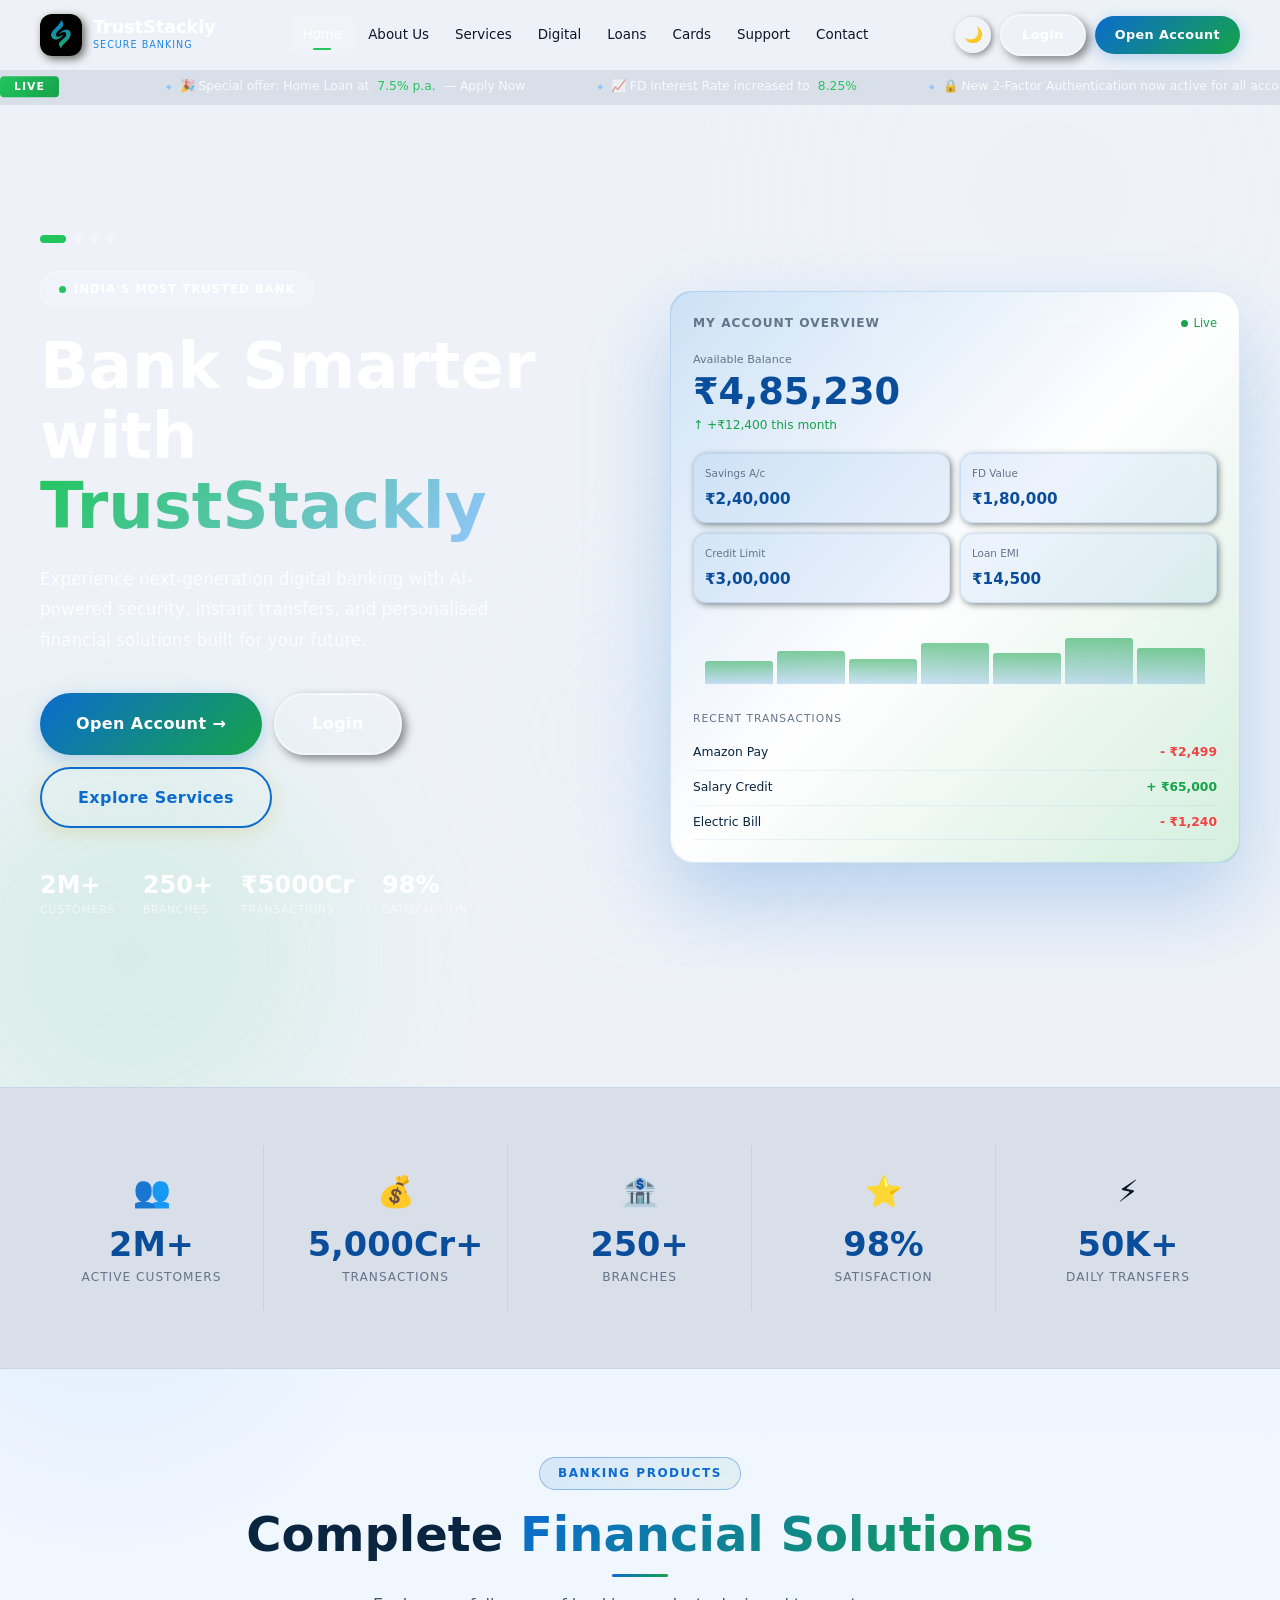
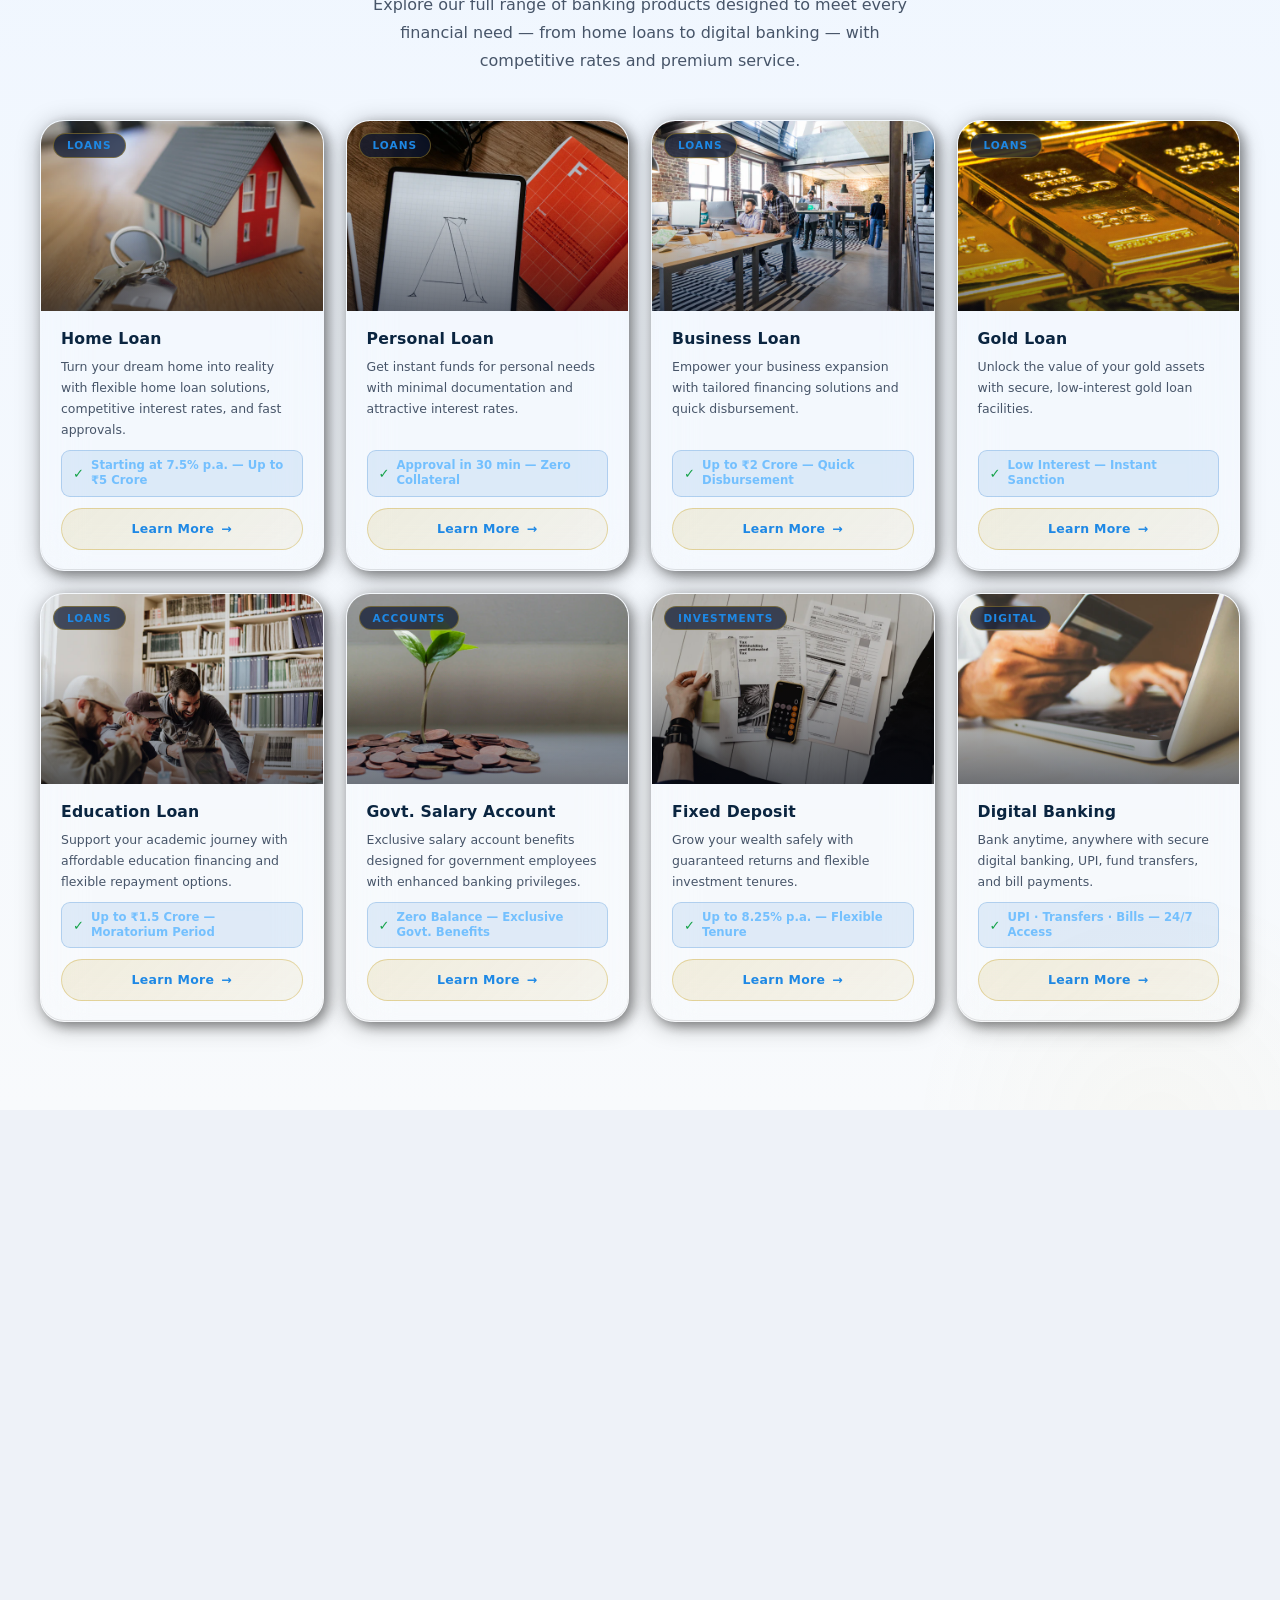
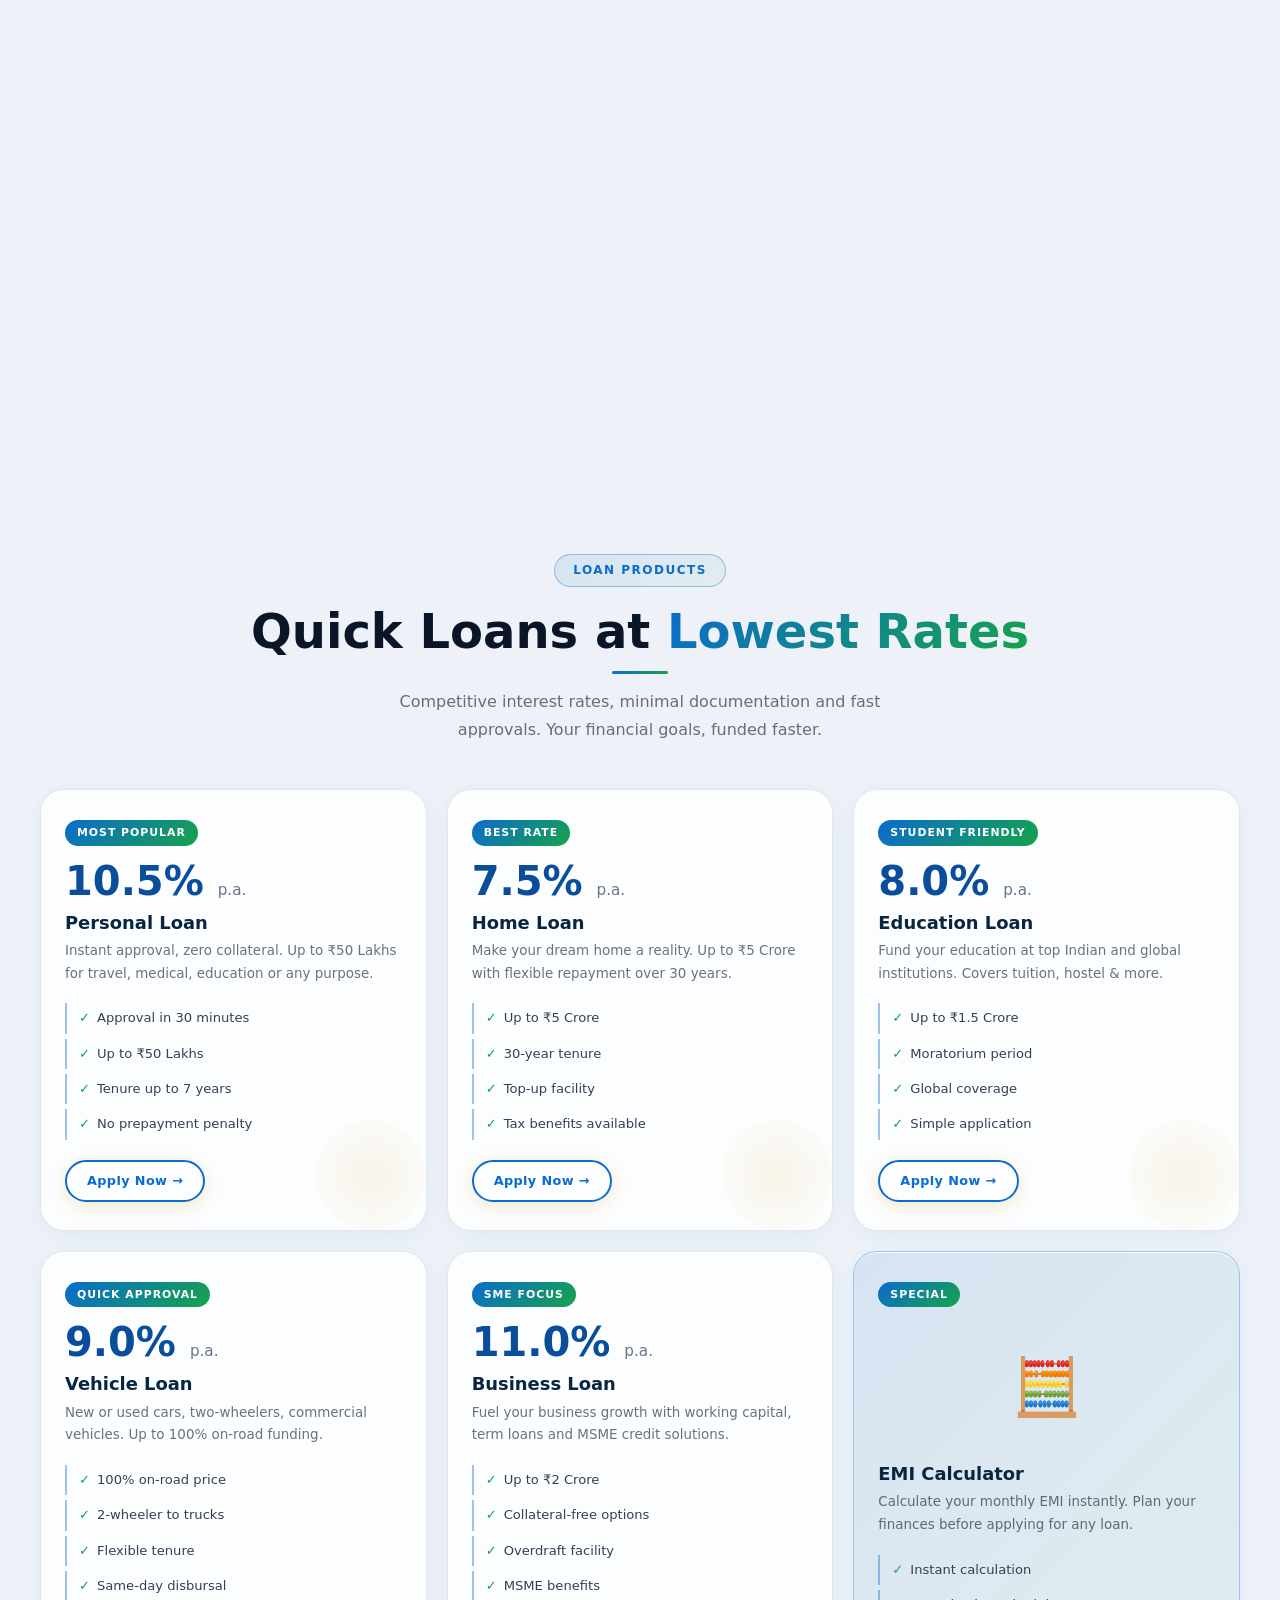
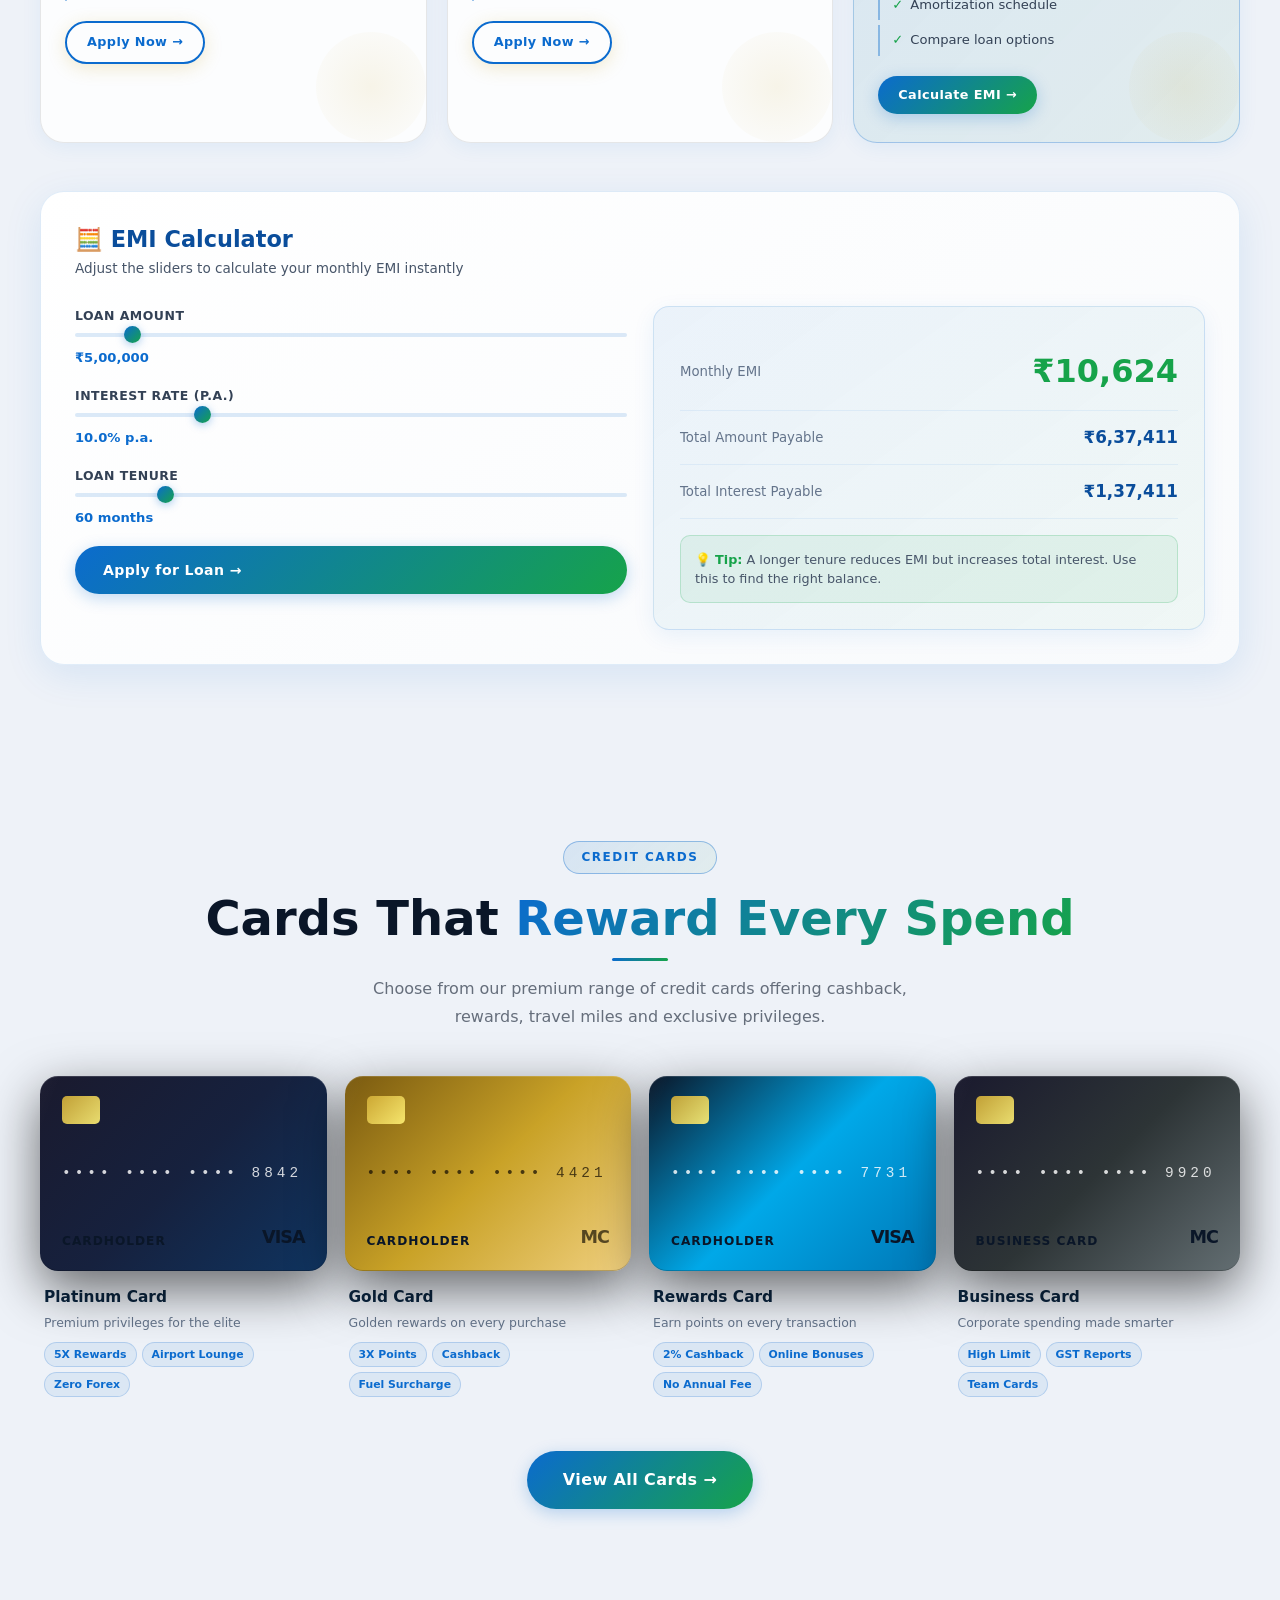
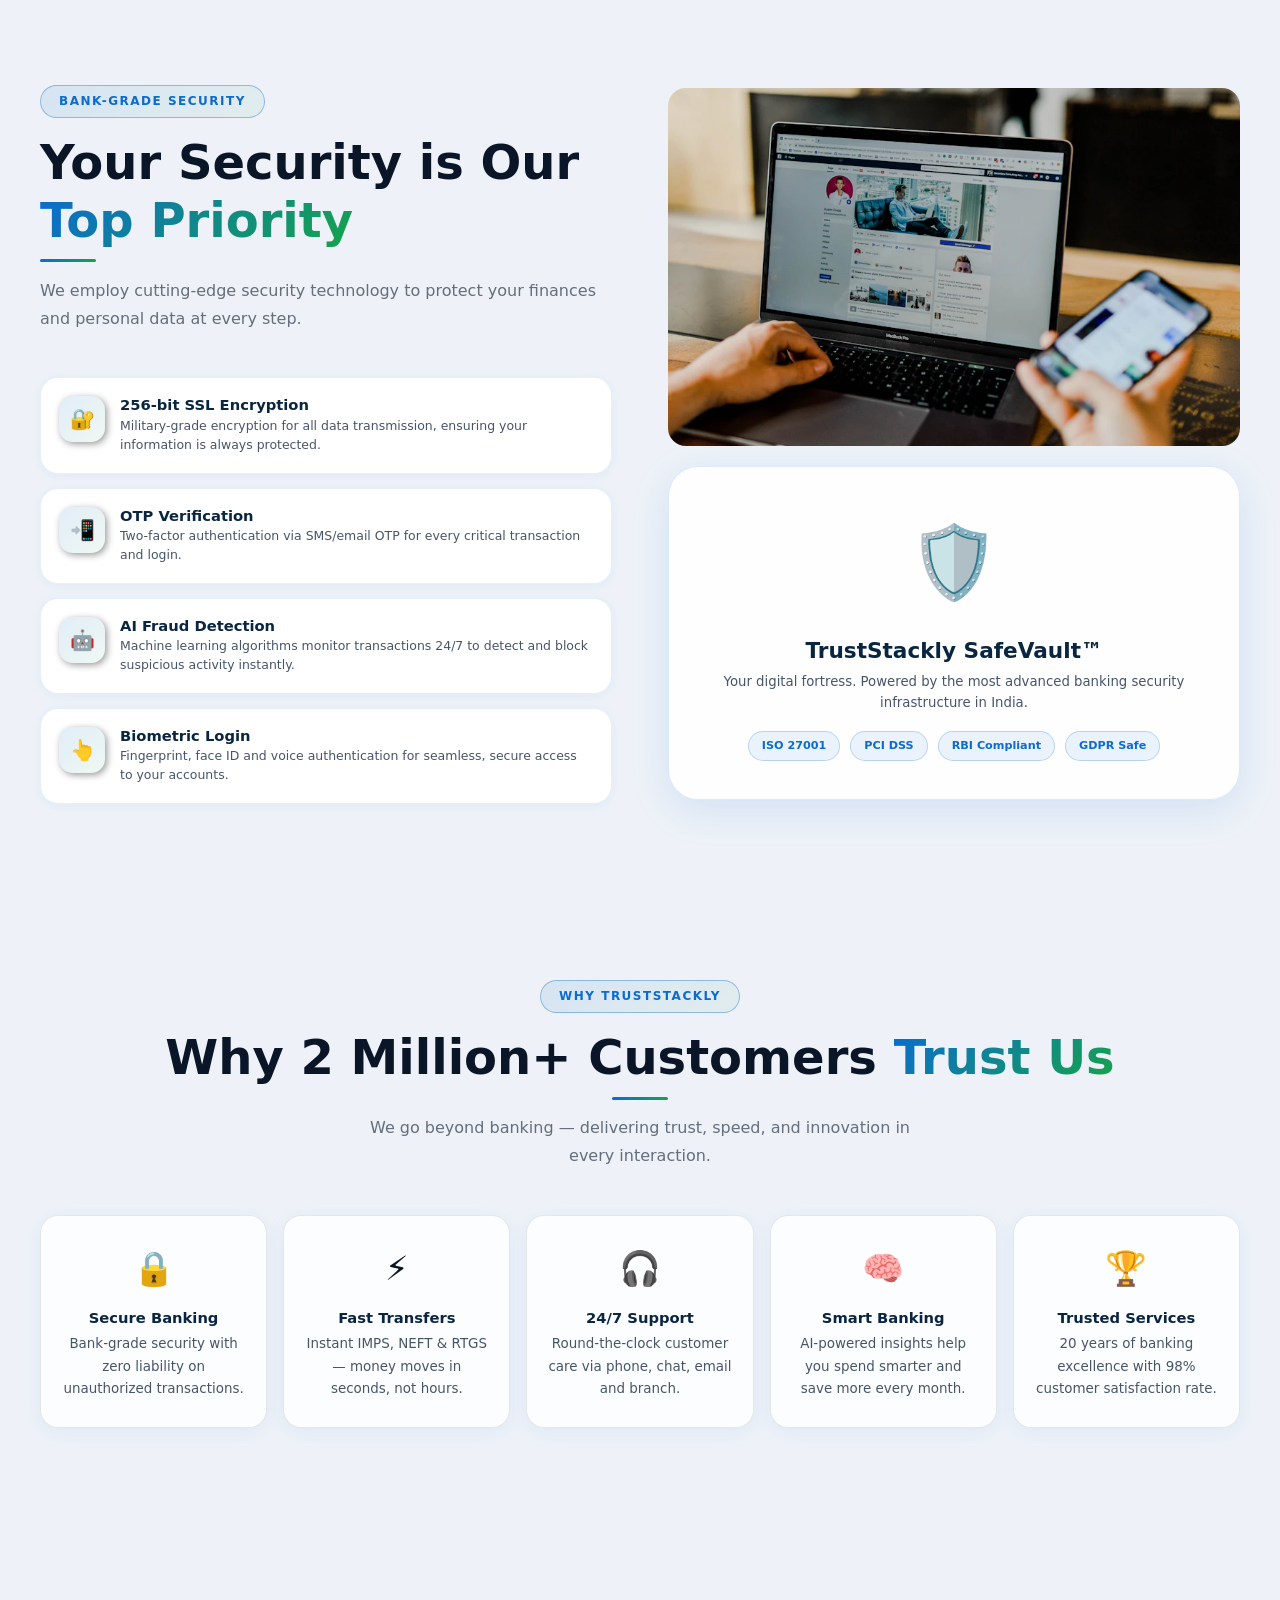
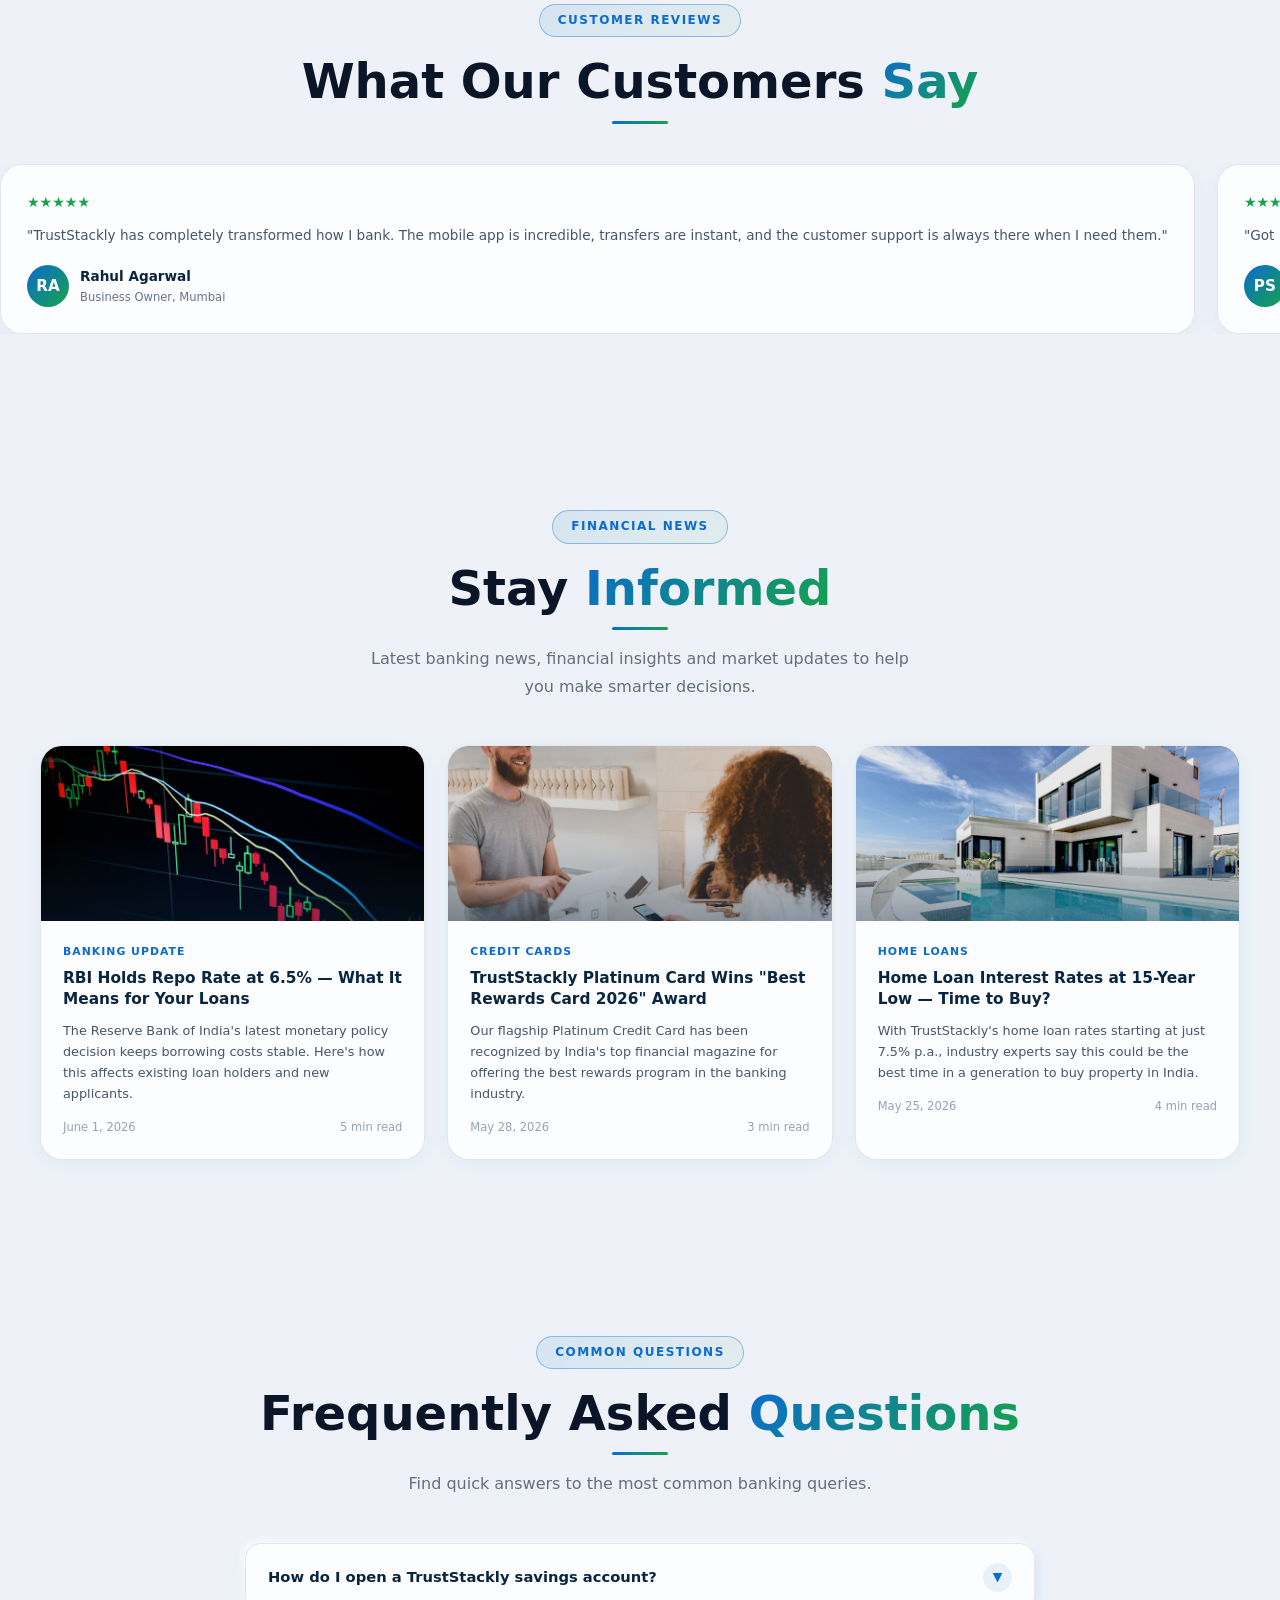
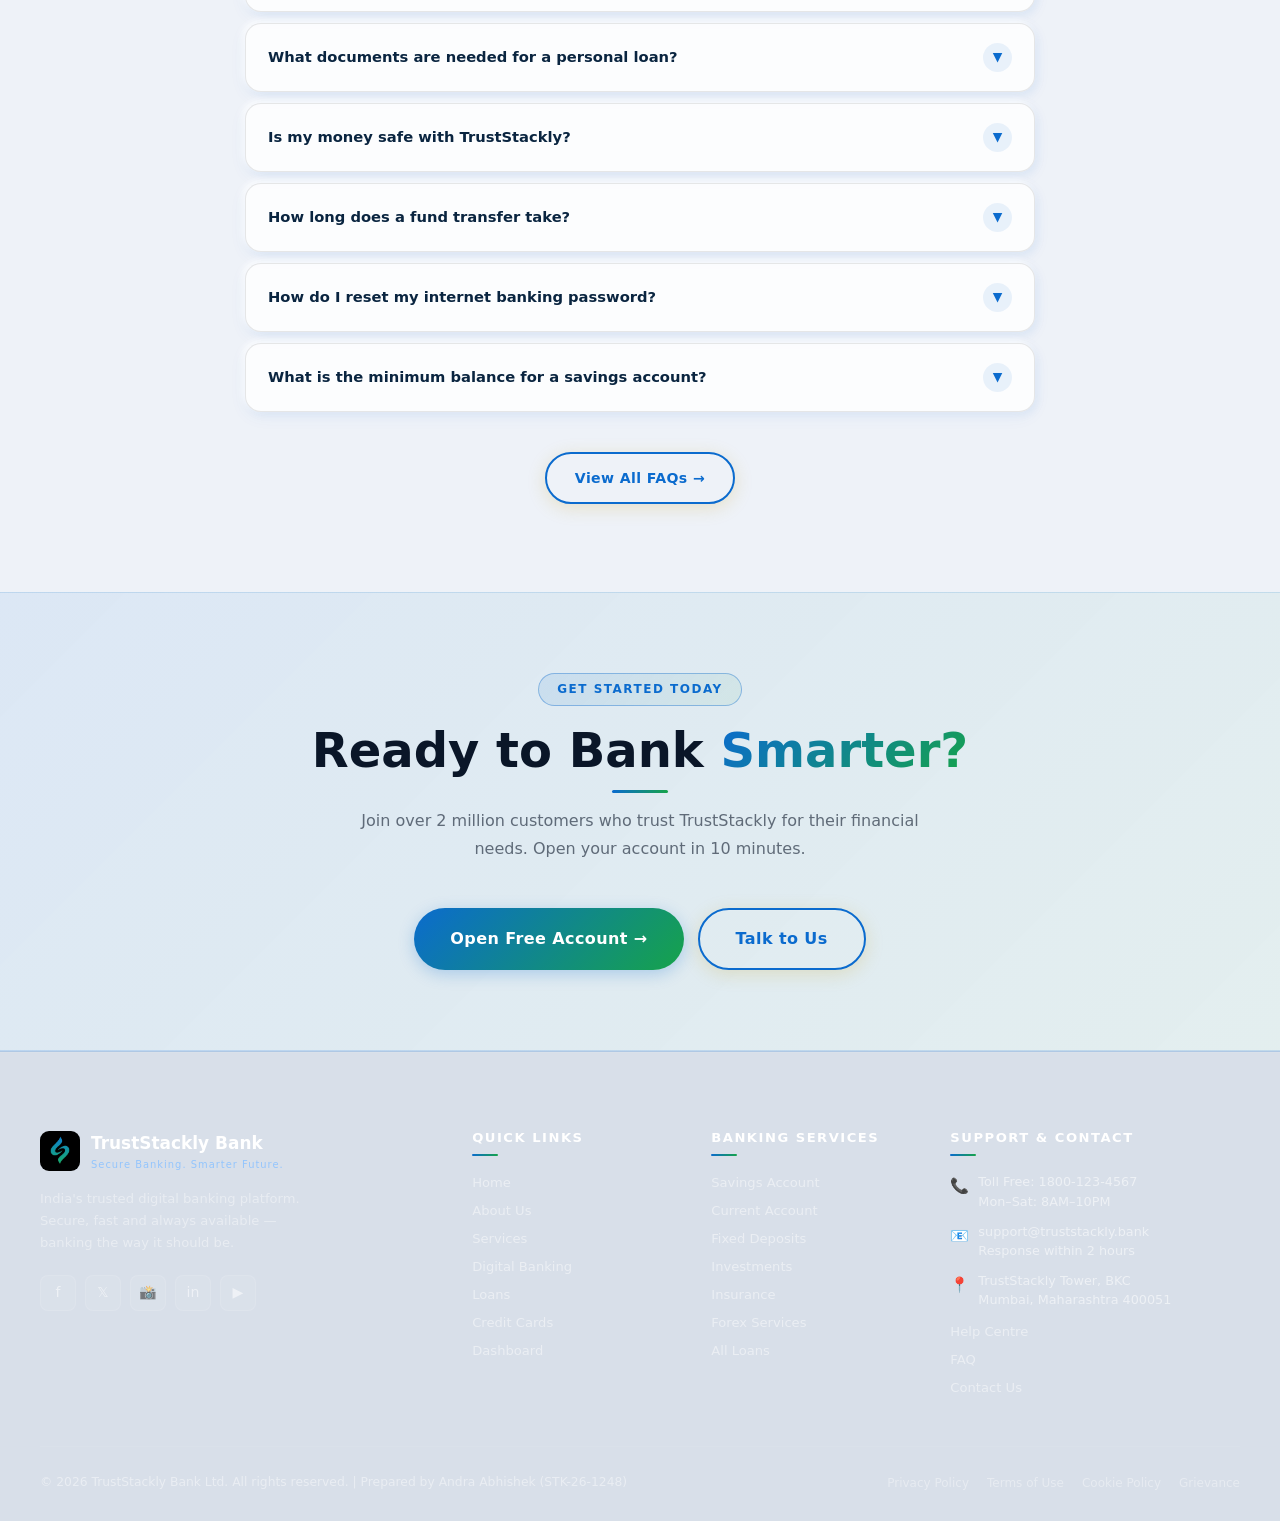
==== commit 21e041eb: "ho yesss" ====
--- a/index.html
+++ b/index.html
@@ -1,5 +1,5 @@
 ﻿<!DOCTYPE html>
-<html lang="en" data-theme="dark">
+<html lang="en" data-theme="light">
 <head>
 <meta charset="UTF-8">
 <meta name="viewport" content="width=device-width, initial-scale=1.0">
@@ -29,7 +29,7 @@
   <div class="container">
     <div class="navbar-inner">
       <a href="index.html" class="nav-logo">
-        <img class="nav-logo-icon" src="images/logo.png" alt="TrustStackly">
+        <img class="nav-logo-icon" src="images/logo.webp" alt="TrustStackly">
         <div class="nav-logo-text">
           <span class="nav-logo-name">TrustStackly</span>
           <span class="nav-logo-tagline">Secure Banking</span>
@@ -46,7 +46,7 @@
         <a href="contact.html">Contact</a>
       </div>
       <div class="nav-actions">
-        <button class="nav-theme-btn" title="Toggle theme">☀️</button>
+        <button class="nav-theme-btn" title="Toggle theme">🌙</button>
         <a href="login.html" class="btn btn-outline btn-sm">Login</a>
         <a href="signup.html" class="btn btn-primary btn-sm">Open Account</a>
         <button class="hamburger" aria-label="Toggle menu"><span></span><span></span><span></span></button>
@@ -235,6 +235,156 @@
   </div>
 </section>
 
+<!-- PRODUCTS & SERVICES SECTION -->
+<section class="products-section" id="products">
+  <div class="container">
+    <div class="text-center reveal">
+      <span class="section-tag">Banking Products</span>
+      <h2 class="section-title">Complete <span>Financial Solutions</span></h2>
+      <p class="section-subtitle">Explore our full range of banking products designed to meet every financial need — from home loans to digital banking — with competitive rates and premium service.</p>
+    </div>
+    <div class="products-grid">
+
+      <!-- 1. Home Loan -->
+      <div class="product-card reveal">
+        <div class="product-img-wrap">
+          <img src="images/img-card-homeloan.webp" alt="Home Loan — Modern family house financing" class="product-img" loading="lazy" width="800" height="450">
+          <div class="product-category-badge">Loans</div>
+        </div>
+        <div class="product-body">
+          <h3 class="product-title">Home Loan</h3>
+          <p class="product-desc">Turn your dream home into reality with flexible home loan solutions, competitive interest rates, and fast approvals.</p>
+          <div class="product-benefit">
+            <span class="benefit-icon">✓</span>
+            <span>Starting at 7.5% p.a. — Up to ₹5 Crore</span>
+          </div>
+          <a href="loans.html" class="btn-product-cta">Learn More <span class="cta-arrow">→</span></a>
+        </div>
+      </div>
+
+      <!-- 2. Personal Loan -->
+      <div class="product-card reveal reveal-d1">
+        <div class="product-img-wrap">
+          <img src="images/img-card-personalloan.webp" alt="Personal Loan — Instant funds for personal needs" class="product-img" loading="lazy" width="800" height="450">
+          <div class="product-category-badge">Loans</div>
+        </div>
+        <div class="product-body">
+          <h3 class="product-title">Personal Loan</h3>
+          <p class="product-desc">Get instant funds for personal needs with minimal documentation and attractive interest rates.</p>
+          <div class="product-benefit">
+            <span class="benefit-icon">✓</span>
+            <span>Approval in 30 min — Zero Collateral</span>
+          </div>
+          <a href="loans.html" class="btn-product-cta">Learn More <span class="cta-arrow">→</span></a>
+        </div>
+      </div>
+
+      <!-- 3. Business Loan -->
+      <div class="product-card reveal reveal-d2">
+        <div class="product-img-wrap">
+          <img src="images/img-card-businessloan.webp" alt="Business Loan — Entrepreneur startup growth" class="product-img" loading="lazy" width="800" height="450">
+          <div class="product-category-badge">Loans</div>
+        </div>
+        <div class="product-body">
+          <h3 class="product-title">Business Loan</h3>
+          <p class="product-desc">Empower your business expansion with tailored financing solutions and quick disbursement.</p>
+          <div class="product-benefit">
+            <span class="benefit-icon">✓</span>
+            <span>Up to ₹2 Crore — Quick Disbursement</span>
+          </div>
+          <a href="loans.html" class="btn-product-cta">Learn More <span class="cta-arrow">→</span></a>
+        </div>
+      </div>
+
+      <!-- 4. Gold Loan -->
+      <div class="product-card reveal reveal-d3">
+        <div class="product-img-wrap">
+          <img src="images/img-card-goldloan.webp" alt="Gold Loan — Premium gold jewelry collection" class="product-img" loading="lazy" width="800" height="450">
+          <div class="product-category-badge">Loans</div>
+        </div>
+        <div class="product-body">
+          <h3 class="product-title">Gold Loan</h3>
+          <p class="product-desc">Unlock the value of your gold assets with secure, low-interest gold loan facilities.</p>
+          <div class="product-benefit">
+            <span class="benefit-icon">✓</span>
+            <span>Low Interest — Instant Sanction</span>
+          </div>
+          <a href="loans.html" class="btn-product-cta">Learn More <span class="cta-arrow">→</span></a>
+        </div>
+      </div>
+
+      <!-- 5. Education Loan -->
+      <div class="product-card reveal">
+        <div class="product-img-wrap">
+          <img src="images/img-card-educationloan.webp" alt="Education Loan — Student studying with laptop" class="product-img" loading="lazy" width="800" height="450">
+          <div class="product-category-badge">Loans</div>
+        </div>
+        <div class="product-body">
+          <h3 class="product-title">Education Loan</h3>
+          <p class="product-desc">Support your academic journey with affordable education financing and flexible repayment options.</p>
+          <div class="product-benefit">
+            <span class="benefit-icon">✓</span>
+            <span>Up to ₹1.5 Crore — Moratorium Period</span>
+          </div>
+          <a href="loans.html" class="btn-product-cta">Learn More <span class="cta-arrow">→</span></a>
+        </div>
+      </div>
+
+      <!-- 6. Government Salary Account -->
+      <div class="product-card reveal reveal-d1">
+        <div class="product-img-wrap">
+          <img src="images/img-card-govtaccount.webp" alt="Government Salary Account — Salary growth planning" class="product-img" loading="lazy" width="800" height="450">
+          <div class="product-category-badge">Accounts</div>
+        </div>
+        <div class="product-body">
+          <h3 class="product-title">Govt. Salary Account</h3>
+          <p class="product-desc">Exclusive salary account benefits designed for government employees with enhanced banking privileges.</p>
+          <div class="product-benefit">
+            <span class="benefit-icon">✓</span>
+            <span>Zero Balance — Exclusive Govt. Benefits</span>
+          </div>
+          <a href="services.html" class="btn-product-cta">Learn More <span class="cta-arrow">→</span></a>
+        </div>
+      </div>
+
+      <!-- 7. Fixed Deposit -->
+      <div class="product-card reveal reveal-d2">
+        <div class="product-img-wrap">
+          <img src="images/img-card-fixeddeposit.webp" alt="Fixed Deposit — Savings growth financial planning" class="product-img" loading="lazy" width="800" height="450">
+          <div class="product-category-badge">Investments</div>
+        </div>
+        <div class="product-body">
+          <h3 class="product-title">Fixed Deposit</h3>
+          <p class="product-desc">Grow your wealth safely with guaranteed returns and flexible investment tenures.</p>
+          <div class="product-benefit">
+            <span class="benefit-icon">✓</span>
+            <span>Up to 8.25% p.a. — Flexible Tenure</span>
+          </div>
+          <a href="services.html" class="btn-product-cta">Learn More <span class="cta-arrow">→</span></a>
+        </div>
+      </div>
+
+      <!-- 8. Digital Banking -->
+      <div class="product-card reveal reveal-d3">
+        <div class="product-img-wrap">
+          <img src="images/img-card-digitalbanking.webp" alt="Digital Banking — Mobile banking app on smartphone" class="product-img" loading="lazy" width="800" height="450">
+          <div class="product-category-badge">Digital</div>
+        </div>
+        <div class="product-body">
+          <h3 class="product-title">Digital Banking</h3>
+          <p class="product-desc">Bank anytime, anywhere with secure digital banking, UPI, fund transfers, and bill payments.</p>
+          <div class="product-benefit">
+            <span class="benefit-icon">✓</span>
+            <span>UPI · Transfers · Bills — 24/7 Access</span>
+          </div>
+          <a href="digital-banking.html" class="btn-product-cta">Learn More <span class="cta-arrow">→</span></a>
+        </div>
+      </div>
+
+    </div>
+  </div>
+</section>
+
 <!-- SERVICES SECTION -->
 <section class="services-section">
   <div class="container">
@@ -370,7 +520,7 @@
         </div>
         <a href="loans.html" class="btn btn-outline-gold btn-sm">Apply Now →</a>
       </div>
-      <div class="loan-card reveal reveal-d2" style="background:linear-gradient(135deg,rgba(201,162,39,.12),rgba(201,162,39,.04));border-color:rgba(201,162,39,.3)">
+      <div class="loan-card reveal reveal-d2" style="background:linear-gradient(135deg,rgba(11,107,206,.1),rgba(22,163,74,.06));border-color:rgba(11,107,206,.28)">
         <div class="loan-badge">Special</div>
         <div style="font-size:3.5rem;text-align:center;padding:20px 0">🧮</div>
         <h3 class="loan-name">EMI Calculator</h3>
@@ -420,7 +570,7 @@
             <span class="emi-result-label">Total Interest Payable</span>
             <span class="emi-result-value" id="emi-interest">₹0</span>
           </div>
-          <div style="margin-top:16px;padding:14px;background:rgba(46,204,113,.08);border:1px solid rgba(46,204,113,.2);border-radius:10px;font-size:.8rem;color:rgba(255,255,255,.65);line-height:1.5">
+          <div style="margin-top:16px;padding:14px;background:rgba(22,163,74,.07);border:1px solid rgba(22,163,74,.2);border-radius:10px;font-size:.8rem;color:#475569;line-height:1.5">
             💡 <strong style="color:var(--success)">Tip:</strong> A longer tenure reduces EMI but increases total interest. Use this to find the right balance.
           </div>
         </div>
@@ -565,6 +715,7 @@
         </div>
       </div>
       <div class="security-visual reveal">
+        <img src="images/img-security.webp" alt="TrustStackly SafeVault Security" class="bank-vis-img" loading="lazy">
         <div class="security-badge-main">
           <span class="security-icon-main">🛡️</span>
           <h3>TrustStackly SafeVault™</h3>
@@ -706,7 +857,7 @@
     </div>
     <div class="news-grid">
       <div class="news-card reveal">
-        <div class="news-image">📊</div>
+        <div class="news-image"><img src="images/img-analytics.webp" alt="Banking Analytics" loading="lazy"></div>
         <div class="news-body">
           <div class="news-category">Banking Update</div>
           <h3 class="news-title">RBI Holds Repo Rate at 6.5% — What It Means for Your Loans</h3>
@@ -715,7 +866,7 @@
         </div>
       </div>
       <div class="news-card reveal reveal-d1">
-        <div class="news-image">💳</div>
+        <div class="news-image"><img src="images/img-creditcard.webp" alt="Credit Card Award" loading="lazy"></div>
         <div class="news-body">
           <div class="news-category">Credit Cards</div>
           <h3 class="news-title">TrustStackly Platinum Card Wins "Best Rewards Card 2026" Award</h3>
@@ -724,7 +875,7 @@
         </div>
       </div>
       <div class="news-card reveal reveal-d2">
-        <div class="news-image">🏠</div>
+        <div class="news-image"><img src="images/img-homeloan.webp" alt="Home Loan Rates" loading="lazy"></div>
         <div class="news-body">
           <div class="news-category">Home Loans</div>
           <h3 class="news-title">Home Loan Interest Rates at 15-Year Low — Time to Buy?</h3>
@@ -777,7 +928,7 @@
 </section>
 
 <!-- CTA SECTION -->
-<section style="background:linear-gradient(135deg,rgba(201,162,39,.12),rgba(201,162,39,.04));border-top:1px solid rgba(201,162,39,.2);border-bottom:1px solid rgba(201,162,39,.2);padding:80px 0">
+<section style="background:linear-gradient(135deg,rgba(11,107,206,.08),rgba(22,163,74,.05));border-top:1px solid rgba(11,107,206,.15);border-bottom:1px solid rgba(11,107,206,.15);padding:80px 0">
   <div class="container text-center">
     <span class="section-tag reveal">Get Started Today</span>
     <h2 class="section-title reveal">Ready to Bank <span>Smarter?</span></h2>
@@ -795,7 +946,7 @@
     <div class="footer-grid">
       <div class="footer-brand">
         <a href="index.html" class="footer-logo-wrap">
-          <img class="footer-logo-icon" src="images/logo.png" alt="TrustStackly">
+          <img class="footer-logo-icon" src="images/logo.webp" alt="TrustStackly">
           <div>
             <div class="footer-logo-name">TrustStackly Bank</div>
             <div class="footer-tagline-text">Secure Banking. Smarter Future.</div>
@@ -856,7 +1007,7 @@
       </div>
     </div>
     <div class="footer-bottom">
-      <div class="footer-copy">© 2026 TrustStackly Bank Ltd. All rights reserved. | Prepared by Andra Abhishek (STK-26-2026)</div>
+      <div class="footer-copy">© 2026 TrustStackly Bank Ltd. All rights reserved. | Prepared by Andra Abhishek (STK-26-1248)</div>
       <div class="footer-legal">
         <a href="#">Privacy Policy</a>
         <a href="#">Terms of Use</a>
@@ -874,3 +1025,4 @@
 </body>
 </html>
 
+
--- a/css/styles.css
+++ b/css/styles.css
@@ -1,6 +1,6 @@
-/* ============================================================
+﻿/* ============================================================
    TrustStackly Bank — Main Stylesheet
-   Prepared by: Andra Abhishek | ID: STK-26-2026
+   Prepared by: Andra Abhishek | ID: STK-26-1248
    ============================================================ */
 
 :root {
@@ -985,8 +985,9 @@
   box-shadow:0 18px 50px rgba(0,0,0,.3)
 }
 .digital-feature-card .feature-num{
-  font-size:4rem;font-weight:900;color:rgba(201,162,39,.08);
-  position:absolute;top:10px;right:16px;line-height:1
+  font-size:4rem;font-weight:900;color:rgba(201,162,39,.42);
+  position:absolute;top:10px;right:16px;line-height:1;
+  text-shadow:0 2px 8px rgba(201,162,39,.18)
 }
 .digital-feature-icon{
   width:52px;height:52px;background:rgba(201,162,39,.14);border-radius:13px;
@@ -1319,3 +1320,1766 @@
 [data-theme="light"] .dashboard-sidebar{background:rgba(255,255,255,.9);color:#0a1628}
 [data-theme="light"] .auth-page{background:linear-gradient(135deg,#d8dfe9,#eef2f8)}
 [data-theme="light"] .page-404{background:linear-gradient(135deg,#d8dfe9,#eef2f8)}
+
+/* ============================================================
+   NEUMORPHISM + CLAYMORPHISM VISUAL LAYER
+   TrustStackly Bank — Depth Enhancement
+   Only changes: box-shadow · background · border-radius · border · backdrop-filter
+   Does NOT change: layout · structure · spacing · sizes · content
+   ============================================================ */
+
+/* ---- Depth tokens ---- */
+:root{
+  --neu-raise: -5px -5px 12px rgba(255,255,255,.04), 5px 5px 14px rgba(0,0,0,.52);
+  --neu-press: inset 3px 3px 8px rgba(0,0,0,.55), inset -2px -2px 6px rgba(255,255,255,.03);
+  --clay-top:  inset 0 1px 0 rgba(255,255,255,.09);
+  --clay-glow: 0 0 26px rgba(201,162,39,.1);
+  --clay-lift: 0 16px 48px rgba(0,0,0,.48), inset 0 1px 0 rgba(255,255,255,.08);
+}
+
+/* ============================================================
+   NAVBAR / HEADER
+   ============================================================ */
+.navbar.scrolled{
+  background:rgba(5,11,22,.97);
+  backdrop-filter:blur(28px);
+  -webkit-backdrop-filter:blur(28px);
+  box-shadow:0 4px 36px rgba(0,0,0,.6), inset 0 -1px 0 rgba(255,255,255,.04), inset 0 1px 0 rgba(255,255,255,.02);
+  border-bottom:1px solid rgba(255,255,255,.07)
+}
+.nav-logo-icon{
+  box-shadow:-3px -3px 7px rgba(255,255,255,.06), 3px 3px 8px rgba(0,0,0,.55), 0 0 12px rgba(201,162,39,.12);
+  border-radius:12px
+}
+
+/* ============================================================
+   AUTH CARDS — LOGIN / SIGNUP
+   ============================================================ */
+.auth-card{
+  background:linear-gradient(145deg,rgba(11,22,42,.92),rgba(6,13,26,.96));
+  backdrop-filter:blur(32px);
+  -webkit-backdrop-filter:blur(32px);
+  border:1px solid rgba(255,255,255,.1);
+  border-radius:32px;
+  box-shadow:
+    0 32px 80px rgba(0,0,0,.62),
+    inset 0 1px 0 rgba(255,255,255,.09),
+    inset 0 -1px 0 rgba(0,0,0,.32),
+    -8px -8px 20px rgba(255,255,255,.03),
+    8px 8px 22px rgba(0,0,0,.52)
+}
+.auth-page{
+  background:linear-gradient(135deg,#030810,#060f1c,#091525)
+}
+
+/* ============================================================
+   INPUT FIELDS — Neumorphic inset
+   ============================================================ */
+.form-control{
+  background:rgba(3,8,16,.65);
+  border:1px solid rgba(255,255,255,.07);
+  border-radius:13px;
+  box-shadow:inset 3px 3px 9px rgba(0,0,0,.58), inset -2px -2px 5px rgba(255,255,255,.025)
+}
+.form-control:focus{
+  background:rgba(4,10,20,.72);
+  border-color:rgba(201,162,39,.42);
+  box-shadow:
+    inset 3px 3px 9px rgba(0,0,0,.52),
+    inset -2px -2px 5px rgba(255,255,255,.025),
+    0 0 0 3px rgba(201,162,39,.14),
+    0 0 22px rgba(201,162,39,.13)
+}
+
+/* ============================================================
+   BUTTONS — Clay lift + Neumorph press
+   ============================================================ */
+.btn-primary{
+  box-shadow:
+    0 6px 22px rgba(201,162,39,.48),
+    inset 0 1px 0 rgba(255,255,255,.28),
+    inset 0 -2px 0 rgba(0,0,0,.22)
+}
+.btn-primary:hover{
+  box-shadow:
+    0 10px 34px rgba(201,162,39,.62),
+    inset 0 1px 0 rgba(255,255,255,.32),
+    inset 0 -2px 0 rgba(0,0,0,.18)
+}
+.btn-primary:active{
+  transform:translateY(1px);
+  box-shadow:
+    0 3px 12px rgba(201,162,39,.32),
+    inset 0 3px 7px rgba(0,0,0,.28)
+}
+.btn-outline{
+  box-shadow:
+    -4px -4px 10px rgba(255,255,255,.04),
+    4px 4px 10px rgba(0,0,0,.45),
+    inset 0 1px 0 rgba(255,255,255,.07)
+}
+.btn-outline:hover{
+  box-shadow:
+    -5px -5px 13px rgba(255,255,255,.05),
+    5px 5px 14px rgba(0,0,0,.52),
+    inset 0 1px 0 rgba(255,255,255,.1)
+}
+.btn-outline-gold{
+  box-shadow:0 4px 18px rgba(201,162,39,.22), inset 0 1px 0 rgba(255,255,255,.07)
+}
+.btn-outline-gold:hover{
+  box-shadow:0 8px 28px rgba(201,162,39,.42), inset 0 1px 0 rgba(255,255,255,.12)
+}
+
+/* ============================================================
+   GLASS CARDS — Claymorphism elevation
+   ============================================================ */
+.glass-card{
+  background:linear-gradient(145deg,rgba(14,28,52,.72),rgba(7,16,32,.88));
+  backdrop-filter:blur(26px);
+  -webkit-backdrop-filter:blur(26px);
+  border:1px solid rgba(255,255,255,.09);
+  border-radius:24px;
+  box-shadow:
+    0 12px 42px rgba(0,0,0,.46),
+    inset 0 1px 0 rgba(255,255,255,.08),
+    -5px -5px 12px rgba(255,255,255,.03),
+    5px 5px 15px rgba(0,0,0,.52)
+}
+.glass-card:hover{
+  box-shadow:
+    0 22px 60px rgba(0,0,0,.56),
+    inset 0 1px 0 rgba(255,255,255,.11),
+    -6px -6px 16px rgba(255,255,255,.04),
+    6px 6px 18px rgba(0,0,0,.56),
+    0 0 32px rgba(201,162,39,.1)
+}
+
+/* ============================================================
+   SERVICE CARDS
+   ============================================================ */
+.service-card{
+  background:linear-gradient(145deg,rgba(11,22,42,.82),rgba(6,14,28,.92));
+  backdrop-filter:blur(18px);
+  -webkit-backdrop-filter:blur(18px);
+  border:1px solid rgba(255,255,255,.08);
+  border-radius:22px;
+  box-shadow:
+    0 8px 28px rgba(0,0,0,.42),
+    inset 0 1px 0 rgba(255,255,255,.07),
+    -4px -4px 10px rgba(255,255,255,.025),
+    4px 4px 11px rgba(0,0,0,.48)
+}
+.service-card:hover{
+  box-shadow:
+    0 18px 52px rgba(0,0,0,.54),
+    inset 0 1px 0 rgba(255,255,255,.1),
+    0 0 26px rgba(201,162,39,.12),
+    -5px -5px 13px rgba(255,255,255,.03),
+    5px 5px 14px rgba(0,0,0,.54)
+}
+.service-icon-wrap{
+  border-radius:15px;
+  box-shadow:-2px -2px 6px rgba(255,255,255,.04), 2px 2px 7px rgba(0,0,0,.44)
+}
+
+/* ============================================================
+   LOAN CARDS
+   ============================================================ */
+.loan-card{
+  background:linear-gradient(145deg,rgba(13,26,48,.86),rgba(7,16,30,.94));
+  border:1px solid rgba(255,255,255,.09);
+  border-radius:24px;
+  box-shadow:
+    0 10px 36px rgba(0,0,0,.46),
+    inset 0 1px 0 rgba(255,255,255,.07),
+    -5px -5px 12px rgba(255,255,255,.025),
+    5px 5px 14px rgba(0,0,0,.5)
+}
+.loan-card:hover{
+  box-shadow:
+    0 20px 54px rgba(0,0,0,.56),
+    inset 0 1px 0 rgba(255,255,255,.1),
+    0 0 30px rgba(201,162,39,.16)
+}
+
+/* ============================================================
+   WHY CHOOSE US CARDS
+   ============================================================ */
+.why-card{
+  background:linear-gradient(145deg,rgba(10,20,38,.76),rgba(6,13,26,.92));
+  border:1px solid rgba(255,255,255,.07);
+  border-radius:18px;
+  box-shadow:
+    0 6px 22px rgba(0,0,0,.38),
+    inset 0 1px 0 rgba(255,255,255,.06),
+    -4px -4px 10px rgba(255,255,255,.022),
+    4px 4px 10px rgba(0,0,0,.44)
+}
+.why-card:hover{
+  box-shadow:
+    0 14px 42px rgba(0,0,0,.52),
+    inset 0 1px 0 rgba(255,255,255,.09),
+    0 0 22px rgba(201,162,39,.1)
+}
+
+/* ============================================================
+   NEWS CARDS
+   ============================================================ */
+.news-card{
+  background:linear-gradient(145deg,rgba(11,22,42,.82),rgba(6,14,28,.9));
+  border:1px solid rgba(255,255,255,.08);
+  border-radius:22px;
+  box-shadow:
+    0 8px 28px rgba(0,0,0,.4),
+    inset 0 1px 0 rgba(255,255,255,.07),
+    -3px -3px 8px rgba(255,255,255,.022),
+    3px 3px 9px rgba(0,0,0,.44)
+}
+.news-card:hover{
+  box-shadow:
+    0 16px 46px rgba(0,0,0,.52),
+    inset 0 1px 0 rgba(255,255,255,.09),
+    0 0 24px rgba(201,162,39,.1)
+}
+
+/* ============================================================
+   TESTIMONIAL CARDS
+   ============================================================ */
+.testimonial-card{
+  background:linear-gradient(145deg,rgba(11,22,42,.76),rgba(6,14,28,.9));
+  border:1px solid rgba(255,255,255,.08);
+  border-radius:22px;
+  box-shadow:
+    0 8px 28px rgba(0,0,0,.4),
+    inset 0 1px 0 rgba(255,255,255,.06),
+    -3px -3px 8px rgba(255,255,255,.02),
+    3px 3px 9px rgba(0,0,0,.44)
+}
+
+/* ============================================================
+   SECURITY FEATURES
+   ============================================================ */
+.security-feature{
+  background:linear-gradient(145deg,rgba(11,22,42,.82),rgba(6,14,28,.9));
+  border:1px solid rgba(255,255,255,.08);
+  border-radius:18px;
+  box-shadow:
+    0 6px 22px rgba(0,0,0,.36),
+    inset 0 1px 0 rgba(255,255,255,.06),
+    -3px -3px 8px rgba(255,255,255,.02),
+    3px 3px 9px rgba(0,0,0,.42)
+}
+.security-feature:hover{
+  box-shadow:
+    0 12px 36px rgba(0,0,0,.5),
+    inset 0 1px 0 rgba(255,255,255,.09),
+    0 0 20px rgba(201,162,39,.1)
+}
+.security-badge-main{
+  background:linear-gradient(145deg,rgba(10,20,38,.88),rgba(6,13,26,.96));
+  border:1px solid rgba(255,255,255,.09);
+  border-radius:30px;
+  box-shadow:
+    0 14px 44px rgba(0,0,0,.48),
+    inset 0 1px 0 rgba(255,255,255,.08),
+    -6px -6px 14px rgba(255,255,255,.03),
+    6px 6px 17px rgba(0,0,0,.52)
+}
+.security-feature-icon{
+  border-radius:14px;
+  box-shadow:-2px -2px 6px rgba(255,255,255,.03), 2px 2px 7px rgba(0,0,0,.4)
+}
+
+/* ============================================================
+   FAQ
+   ============================================================ */
+.faq-item{
+  background:linear-gradient(145deg,rgba(10,20,38,.76),rgba(6,13,26,.9));
+  border:1px solid rgba(255,255,255,.08);
+  border-radius:16px;
+  box-shadow:
+    0 4px 18px rgba(0,0,0,.34),
+    inset 0 1px 0 rgba(255,255,255,.05),
+    -3px -3px 7px rgba(255,255,255,.02),
+    3px 3px 8px rgba(0,0,0,.4)
+}
+.faq-item.open{
+  box-shadow:
+    0 8px 30px rgba(0,0,0,.44),
+    inset 0 1px 0 rgba(255,255,255,.08),
+    0 0 22px rgba(201,162,39,.1)
+}
+
+/* ============================================================
+   FOOTER
+   ============================================================ */
+.footer{
+  background:linear-gradient(180deg,#020710,#030912);
+  box-shadow:inset 0 1px 0 rgba(255,255,255,.05)
+}
+
+/* ============================================================
+   DASHBOARD — SIDEBAR
+   ============================================================ */
+.dashboard-sidebar{
+  background:linear-gradient(180deg,rgba(4,9,19,.99),rgba(6,13,25,.99));
+  border-right:1px solid rgba(255,255,255,.05);
+  box-shadow:6px 0 44px rgba(0,0,0,.62), inset -1px 0 0 rgba(255,255,255,.04)
+}
+.sidebar-nav-item{
+  border-radius:13px
+}
+.sidebar-nav-item:hover{
+  box-shadow:inset 0 1px 0 rgba(255,255,255,.06), 0 4px 14px rgba(0,0,0,.32)
+}
+.sidebar-nav-item.active{
+  box-shadow:
+    0 4px 18px rgba(201,162,39,.22),
+    inset 0 1px 0 rgba(255,255,255,.1),
+    -3px -3px 8px rgba(255,255,255,.03),
+    3px 3px 9px rgba(0,0,0,.42)
+}
+
+/* ============================================================
+   DASHBOARD — BALANCE CARDS
+   ============================================================ */
+.balance-card{
+  background:linear-gradient(145deg,rgba(12,25,48,.92),rgba(7,15,32,.96));
+  border:1px solid rgba(255,255,255,.08);
+  border-radius:18px;
+  box-shadow:
+    0 8px 28px rgba(0,0,0,.46),
+    inset 0 1px 0 rgba(255,255,255,.08),
+    -5px -5px 12px rgba(255,255,255,.025),
+    5px 5px 14px rgba(0,0,0,.52)
+}
+.balance-card:hover{
+  box-shadow:
+    0 14px 42px rgba(0,0,0,.56),
+    inset 0 1px 0 rgba(255,255,255,.1),
+    0 0 26px rgba(201,162,39,.13)
+}
+.balance-card-icon{
+  border-radius:12px;
+  box-shadow:inset -1px -1px 4px rgba(255,255,255,.04), inset 1px 1px 5px rgba(0,0,0,.38)
+}
+
+/* ============================================================
+   DASHBOARD — PANELS
+   ============================================================ */
+.dashboard-panel{
+  background:linear-gradient(145deg,rgba(10,20,38,.88),rgba(6,13,26,.96));
+  border:1px solid rgba(255,255,255,.07);
+  border-radius:20px;
+  box-shadow:
+    0 8px 30px rgba(0,0,0,.44),
+    inset 0 1px 0 rgba(255,255,255,.07),
+    -4px -4px 10px rgba(255,255,255,.022),
+    4px 4px 12px rgba(0,0,0,.48)
+}
+
+/* ============================================================
+   DASHBOARD — TRANSACTIONS
+   ============================================================ */
+.trans-icon{
+  background:linear-gradient(145deg,rgba(14,28,52,.9),rgba(7,16,32,.96));
+  border:1px solid rgba(255,255,255,.07);
+  border-radius:12px;
+  box-shadow:-2px -2px 6px rgba(255,255,255,.03), 2px 2px 7px rgba(0,0,0,.46)
+}
+
+/* ============================================================
+   DASHBOARD — QUICK ACTIONS
+   ============================================================ */
+.quick-action-btn{
+  background:linear-gradient(145deg,rgba(12,24,46,.86),rgba(7,15,30,.96));
+  border:1px solid rgba(255,255,255,.08);
+  border-radius:15px;
+  box-shadow:
+    0 4px 15px rgba(0,0,0,.38),
+    inset 0 1px 0 rgba(255,255,255,.07),
+    -3px -3px 8px rgba(255,255,255,.022),
+    3px 3px 9px rgba(0,0,0,.44)
+}
+.quick-action-btn:hover{
+  box-shadow:
+    0 8px 24px rgba(0,0,0,.48),
+    inset 0 1px 0 rgba(255,255,255,.1),
+    0 0 18px rgba(201,162,39,.13)
+}
+.quick-action-btn:active{
+  transform:scale(.97);
+  box-shadow:inset 2px 2px 7px rgba(0,0,0,.44), inset -1px -1px 4px rgba(255,255,255,.03)
+}
+
+/* ============================================================
+   DASHBOARD — TOPBAR
+   ============================================================ */
+.topbar-btn{
+  background:rgba(8,16,30,.72);
+  border:1px solid rgba(255,255,255,.09);
+  border-radius:11px;
+  box-shadow:-2px -2px 6px rgba(255,255,255,.03), 2px 2px 6px rgba(0,0,0,.46)
+}
+.topbar-btn:hover{
+  box-shadow:-3px -3px 8px rgba(255,255,255,.04), 3px 3px 8px rgba(0,0,0,.52), 0 0 14px rgba(201,162,39,.15)
+}
+.topbar-avatar{
+  box-shadow:0 4px 16px rgba(0,0,0,.5), inset 0 1px 0 rgba(255,255,255,.18)
+}
+.topbar-email-pill{
+  background:rgba(7,14,28,.85);
+  border:1.5px solid rgba(201,162,39,.36);
+  box-shadow:
+    -3px -3px 8px rgba(255,255,255,.03),
+    3px 3px 9px rgba(0,0,0,.46),
+    inset 0 1px 0 rgba(255,255,255,.07)
+}
+
+/* ============================================================
+   HERO DASHBOARD PREVIEW
+   ============================================================ */
+.dashboard-preview{
+  background:linear-gradient(145deg,rgba(12,24,46,.78),rgba(7,16,32,.9));
+  backdrop-filter:blur(26px);
+  -webkit-backdrop-filter:blur(26px);
+  border:1px solid rgba(255,255,255,.1);
+  border-radius:24px;
+  box-shadow:
+    0 36px 84px rgba(0,0,0,.58),
+    inset 0 1px 0 rgba(255,255,255,.09),
+    -6px -6px 16px rgba(255,255,255,.03),
+    6px 6px 20px rgba(0,0,0,.54)
+}
+.dp-mini-card{
+  background:rgba(255,255,255,.04);
+  border:1px solid rgba(255,255,255,.07);
+  border-radius:13px;
+  box-shadow:-2px -2px 5px rgba(255,255,255,.025), 2px 2px 6px rgba(0,0,0,.44)
+}
+
+/* ============================================================
+   CREDIT CARDS
+   ============================================================ */
+.card-visual{
+  border-radius:18px;
+  box-shadow:
+    0 18px 52px rgba(0,0,0,.58),
+    inset 0 1px 0 rgba(255,255,255,.14),
+    inset 0 -1px 0 rgba(0,0,0,.22)
+}
+.credit-card-item:hover .card-visual{
+  box-shadow:
+    0 30px 70px rgba(0,0,0,.68),
+    inset 0 1px 0 rgba(255,255,255,.18),
+    0 0 36px rgba(201,162,39,.2)
+}
+
+/* ============================================================
+   FORM CARD (standalone forms)
+   ============================================================ */
+.form-card{
+  background:linear-gradient(145deg,rgba(11,22,42,.92),rgba(6,13,26,.96));
+  backdrop-filter:blur(28px);
+  -webkit-backdrop-filter:blur(28px);
+  border:1px solid rgba(255,255,255,.1);
+  border-radius:28px;
+  box-shadow:
+    0 26px 68px rgba(0,0,0,.54),
+    inset 0 1px 0 rgba(255,255,255,.08),
+    -6px -6px 16px rgba(255,255,255,.03),
+    6px 6px 19px rgba(0,0,0,.52)
+}
+
+/* ============================================================
+   EMI CALCULATOR
+   ============================================================ */
+.emi-calculator{
+  background:linear-gradient(145deg,rgba(10,20,38,.88),rgba(6,13,26,.96));
+  border:1px solid rgba(255,255,255,.09);
+  border-radius:24px;
+  box-shadow:
+    0 10px 38px rgba(0,0,0,.44),
+    inset 0 1px 0 rgba(255,255,255,.07),
+    -5px -5px 12px rgba(255,255,255,.025),
+    5px 5px 15px rgba(0,0,0,.5)
+}
+.emi-results{
+  background:linear-gradient(145deg,rgba(201,162,39,.1),rgba(201,162,39,.04));
+  border:1px solid rgba(201,162,39,.22);
+  border-radius:16px;
+  box-shadow:0 6px 22px rgba(0,0,0,.3), inset 0 1px 0 rgba(255,255,255,.06), 0 0 22px rgba(201,162,39,.08)
+}
+
+/* ============================================================
+   CONTACT INFO ITEMS
+   ============================================================ */
+.contact-info-item{
+  background:linear-gradient(145deg,rgba(11,22,42,.82),rgba(6,14,28,.9));
+  border:1px solid rgba(255,255,255,.08);
+  border-radius:18px;
+  box-shadow:
+    0 6px 22px rgba(0,0,0,.36),
+    inset 0 1px 0 rgba(255,255,255,.06),
+    -3px -3px 8px rgba(255,255,255,.02),
+    3px 3px 9px rgba(0,0,0,.42)
+}
+.contact-info-item:hover{
+  box-shadow:
+    0 12px 34px rgba(0,0,0,.5),
+    inset 0 1px 0 rgba(255,255,255,.09),
+    0 0 20px rgba(201,162,39,.1)
+}
+
+/* ============================================================
+   ABOUT — VALUE CARDS
+   ============================================================ */
+.value-card{
+  background:linear-gradient(145deg,rgba(11,22,42,.82),rgba(6,14,28,.9));
+  border:1px solid rgba(255,255,255,.08);
+  border-radius:20px;
+  box-shadow:
+    0 6px 22px rgba(0,0,0,.38),
+    inset 0 1px 0 rgba(255,255,255,.06),
+    -4px -4px 10px rgba(255,255,255,.022),
+    4px 4px 11px rgba(0,0,0,.44)
+}
+.value-card:hover{
+  box-shadow:
+    0 14px 42px rgba(0,0,0,.5),
+    inset 0 1px 0 rgba(255,255,255,.09),
+    0 0 22px rgba(201,162,39,.1)
+}
+
+/* ============================================================
+   DIGITAL FEATURE CARDS
+   ============================================================ */
+.digital-feature-card{
+  background:linear-gradient(145deg,rgba(11,22,42,.82),rgba(6,14,28,.9));
+  border:1px solid rgba(255,255,255,.08);
+  border-radius:24px;
+  box-shadow:
+    0 8px 28px rgba(0,0,0,.42),
+    inset 0 1px 0 rgba(255,255,255,.07),
+    -4px -4px 10px rgba(255,255,255,.022),
+    4px 4px 11px rgba(0,0,0,.46)
+}
+.digital-feature-card:hover{
+  box-shadow:
+    0 18px 52px rgba(0,0,0,.54),
+    inset 0 1px 0 rgba(255,255,255,.1),
+    0 0 26px rgba(201,162,39,.13)
+}
+
+/* ============================================================
+   MOBILE MENU
+   ============================================================ */
+.mobile-menu{
+  background:rgba(4,9,19,.99);
+  backdrop-filter:blur(36px);
+  -webkit-backdrop-filter:blur(36px);
+  box-shadow:-8px 0 52px rgba(0,0,0,.68), inset 1px 0 0 rgba(255,255,255,.05)
+}
+.mobile-nav-links a:hover{
+  box-shadow:inset 0 1px 0 rgba(255,255,255,.06), 0 3px 12px rgba(0,0,0,.32)
+}
+
+/* ============================================================
+   TOAST NOTIFICATIONS
+   ============================================================ */
+.toast{
+  background:linear-gradient(145deg,rgba(6,13,25,.98),rgba(4,9,18,.99));
+  backdrop-filter:blur(26px);
+  -webkit-backdrop-filter:blur(26px);
+  border:1px solid rgba(255,255,255,.09);
+  border-radius:16px;
+  box-shadow:
+    0 14px 44px rgba(0,0,0,.58),
+    inset 0 1px 0 rgba(255,255,255,.07),
+    -3px -3px 8px rgba(255,255,255,.025),
+    3px 3px 9px rgba(0,0,0,.5)
+}
+
+/* ============================================================
+   BACK TO TOP
+   ============================================================ */
+.back-to-top{
+  box-shadow:
+    0 6px 24px rgba(201,162,39,.48),
+    inset 0 1px 0 rgba(255,255,255,.28),
+    -3px -3px 8px rgba(255,255,255,.04),
+    3px 3px 9px rgba(0,0,0,.48)
+}
+.back-to-top:hover{
+  box-shadow:
+    0 10px 32px rgba(201,162,39,.62),
+    inset 0 1px 0 rgba(255,255,255,.32)
+}
+
+/* ============================================================
+   NAV THEME BUTTON
+   ============================================================ */
+.nav-theme-btn{
+  box-shadow:-2px -2px 6px rgba(255,255,255,.04), 2px 2px 6px rgba(0,0,0,.44)
+}
+.nav-theme-btn:hover{
+  box-shadow:-3px -3px 8px rgba(255,255,255,.05), 3px 3px 8px rgba(0,0,0,.5), 0 0 14px rgba(201,162,39,.18)
+}
+
+/* ============================================================
+   RESPONSIVE BANKING IMAGES
+   New rules only — no existing styles modified
+   ============================================================ */
+
+/* News card images fill the placeholder div completely */
+.news-image{font-size:0;line-height:0}
+.news-image img{
+  width:100%;height:100%;
+  object-fit:cover;
+  position:absolute;inset:0;
+  display:block;
+  border-radius:0;
+  transition:transform .45s ease
+}
+.news-card:hover .news-image img{transform:scale(1.04)}
+
+/* Security section illustration */
+.bank-vis-img{
+  width:100%;height:auto;
+  display:block;
+  max-width:100%;
+  object-fit:contain;
+  border-radius:18px;
+  margin-bottom:20px
+}
+
+/* Responsive: tablet */
+@media(max-width:768px){
+  .bank-vis-img{max-height:220px;object-fit:contain;margin-bottom:14px}
+}
+
+/* Responsive: mobile */
+@media(max-width:480px){
+  .bank-vis-img{max-height:160px;border-radius:12px;margin-bottom:10px}
+}
+
+/* Responsive: small mobile */
+@media(max-width:360px){
+  .bank-vis-img{max-height:130px;border-radius:10px;margin-bottom:8px}
+}
+
+/* ============================================================
+   TRUST BLUE + PROSPERITY GREEN — PREMIUM BANKING REDESIGN
+   Primary Blue #0B6BCE | Prosperity Green #16A34A
+   STK-26-1248 | TrustStackly Bank
+   ============================================================ */
+
+/* 1 — CSS variable override (dark→light palette) */
+:root{
+  --navy:       #F8FAFC;
+  --navy-mid:   #EFF6FF;
+  --navy-light: #DBEAFE;
+  --gold:       #0B6BCE;
+  --gold-light: #1E88E5;
+  --gold-pale:  #BFDBFE;
+  --white:      #FFFFFF;
+  --off-white:  #F0F9FF;
+  --gray:       #64748B;
+  --blue:       #1E88E5;
+  --success:    #16A34A;
+  --danger:     #EF4444;
+  --warning:    #F59E0B;
+  --shadow-sm:  0 2px 8px rgba(11,107,206,.08);
+  --shadow-md:  0 4px 20px rgba(11,107,206,.12);
+  --shadow-lg:  0 10px 30px rgba(11,107,206,.16);
+  --shadow-gold:0 4px 24px rgba(22,163,74,.22)
+}
+
+/* 2 — Global base */
+body{background:#F8FAFC;color:#0A2540}
+h1,h2,h3,h4,h5,h6{color:#0A2540}
+a{color:#0B6BCE}
+section p{color:#475569}
+.section-tag{
+  background:linear-gradient(135deg,rgba(11,107,206,.1),rgba(22,163,74,.06));
+  border-color:rgba(11,107,206,.38);color:#0B6BCE
+}
+.section-title{color:#0A2540}
+.section-title span{
+  background:linear-gradient(135deg,#0B6BCE,#16A34A);
+  -webkit-background-clip:text;-webkit-text-fill-color:transparent;background-clip:text
+}
+.section-subtitle{color:#475569}
+.text-gold{color:#0B6BCE}
+
+/* 3 — Buttons */
+.btn-primary{
+  background:linear-gradient(135deg,#0B6BCE,#16A34A);
+  color:#FFFFFF;box-shadow:0 4px 16px rgba(11,107,206,.25)
+}
+.btn-primary:hover{
+  transform:translateY(-4px);
+  box-shadow:0 15px 35px rgba(11,107,206,.35)
+}
+.btn-outline{
+  background:transparent;
+  border-color:rgba(255,255,255,.45);color:#FFFFFF
+}
+.btn-outline:hover{background:rgba(255,255,255,.15);border-color:rgba(255,255,255,.7)}
+.btn-outline-gold{
+  background:transparent;border-color:#0B6BCE;color:#0B6BCE
+}
+.btn-outline-gold:hover{
+  background:linear-gradient(135deg,#0B6BCE,#16A34A);
+  color:#FFFFFF;border-color:transparent
+}
+.navbar.scrolled .btn-outline{
+  border-color:rgba(11,107,206,.35);color:#0B6BCE
+}
+.navbar.scrolled .btn-outline:hover{
+  background:rgba(11,107,206,.07);border-color:#0B6BCE
+}
+
+/* 4 — Navbar */
+.navbar.scrolled{
+  background:rgba(255,255,255,.97);
+  border-bottom:1px solid rgba(11,107,206,.1);
+  box-shadow:0 4px 24px rgba(11,107,206,.1)
+}
+.nav-links a{color:rgba(255,255,255,.88)}
+.nav-links a:hover,.nav-links a.active{color:#FFFFFF;background:rgba(255,255,255,.12)}
+.nav-links a.active::after{background:#22C55E}
+.navbar.scrolled .nav-links a{color:#334155}
+.navbar.scrolled .nav-links a:hover,
+.navbar.scrolled .nav-links a.active{color:#0B6BCE;background:rgba(11,107,206,.07)}
+.navbar.scrolled .nav-logo-name{color:#0A2540}
+.navbar.scrolled .nav-logo-tagline{color:#0B6BCE}
+.nav-theme-btn{
+  background:rgba(255,255,255,.12);border-color:rgba(255,255,255,.25);color:#FFFFFF
+}
+.nav-theme-btn:hover{background:rgba(255,255,255,.22);border-color:rgba(255,255,255,.5)}
+.navbar.scrolled .nav-theme-btn{
+  background:rgba(11,107,206,.08);border-color:rgba(11,107,206,.2);color:#0B6BCE
+}
+.navbar.scrolled .nav-theme-btn:hover{
+  background:rgba(11,107,206,.15);border-color:#0B6BCE
+}
+.mobile-menu{
+  background:rgba(255,255,255,.98);
+  border-left-color:rgba(11,107,206,.12);
+  box-shadow:-8px 0 52px rgba(11,107,206,.15)
+}
+.mobile-nav-links a{color:#334155}
+.mobile-nav-links a:hover{color:#0B6BCE;background:rgba(11,107,206,.07)}
+.menu-overlay{background:rgba(10,37,64,.35)}
+
+/* 5 — Ticker */
+.ticker-bar{
+  background:linear-gradient(90deg,#0A4D9B,#0B6BCE);
+  border-bottom-color:rgba(255,255,255,.1)
+}
+.ticker-label{
+  background:linear-gradient(135deg,#22C55E,#16A34A);color:#FFFFFF
+}
+.ticker-item{color:rgba(255,255,255,.85)}
+.ticker-item::before{color:#93C5FD}
+.ticker-item .up{color:#22C55E}
+
+/* 6 — Hero */
+.hero{
+  background:linear-gradient(135deg,#0A4D9B 0%,#0B6BCE 40%,#0d7a56 75%,#16A34A 100%)
+}
+.hero-shape-1{background:#FFFFFF;opacity:.05}
+.hero-shape-2{background:#22C55E;opacity:.1}
+.hero-shape-3{background:#BFDBFE;opacity:.08}
+.hero-badge{
+  background:rgba(255,255,255,.14);border-color:rgba(255,255,255,.3);color:#FFFFFF
+}
+.hero-badge-dot{background:#22C55E}
+.hero-title{color:#FFFFFF}
+.hero-title .gold-text{
+  background:linear-gradient(135deg,#22C55E,#93C5FD);
+  -webkit-background-clip:text;-webkit-text-fill-color:transparent;background-clip:text
+}
+.hero-subtitle{color:rgba(255,255,255,.82)}
+.hero-stat-num{color:#FFFFFF}
+.hero-stat-label{color:rgba(255,255,255,.6)}
+.carousel-dot{background:rgba(255,255,255,.3)}
+.carousel-dot.active{background:#22C55E}
+
+/* Hero dashboard preview — white glass */
+.dashboard-preview{
+  background:rgba(255,255,255,.92);backdrop-filter:blur(20px);
+  -webkit-backdrop-filter:blur(20px);
+  border:1px solid rgba(11,107,206,.14);
+  box-shadow:0 36px 84px rgba(11,107,206,.25)
+}
+.dashboard-preview::before{
+  background:linear-gradient(135deg,rgba(11,107,206,.2),transparent,rgba(22,163,74,.18))
+}
+.dp-title{color:#64748B}
+.dp-balance-label{color:#64748B}
+.dp-balance-amount{color:#0A4D9B;font-size:2.3rem}
+.dp-balance-change{color:#16A34A}
+.dp-mini-card{
+  background:rgba(11,107,206,.07);border-color:rgba(11,107,206,.12);color:#0A2540
+}
+.dp-mini-card-label{color:#64748B}
+.dp-mini-card-val{color:#0A4D9B}
+.dp-bar{background:linear-gradient(to top,rgba(11,107,206,.2),rgba(22,163,74,.55))}
+.dp-trans-title{color:#64748B}
+.dp-trans-name{color:#0A2540}
+.dp-trans-item{border-bottom-color:rgba(11,107,206,.07)}
+
+/* 7 — Stats section */
+.stats-section{
+  background:#FFFFFF;
+  border-top:1px solid rgba(11,107,206,.08);
+  border-bottom:1px solid rgba(11,107,206,.08)
+}
+.stat-item{border-color:rgba(11,107,206,.1)}
+.stat-number,.stat-item .stat-number{color:#0A4D9B}
+.stat-label{color:#64748B}
+
+/* 8 — Services section */
+.services-section{background:#F8FAFC}
+.service-card{
+  background:#FFFFFF;
+  border-color:rgba(11,107,206,.1);
+  box-shadow:0 4px 20px rgba(11,107,206,.07),inset 0 1px 0 rgba(255,255,255,.9);
+  color:#0A2540
+}
+.service-card:hover{
+  border-color:rgba(11,107,206,.28);
+  box-shadow:0 16px 40px rgba(11,107,206,.13);transform:translateY(-6px)
+}
+.service-icon-wrap{
+  background:linear-gradient(135deg,rgba(11,107,206,.1),rgba(22,163,74,.07));
+  border:1px solid rgba(11,107,206,.14)
+}
+.service-name{color:#0A2540}
+.service-desc{color:#475569}
+.service-link{color:#0B6BCE}
+.service-link:hover{color:#16A34A}
+
+/* 9 — Loans section */
+.loans-section{background:#EFF6FF}
+.loan-card{
+  background:#FFFFFF;
+  border-color:rgba(11,107,206,.12);
+  box-shadow:0 4px 20px rgba(11,107,206,.07),inset 0 1px 0 rgba(255,255,255,.9);
+  color:#0A2540
+}
+.loan-card:hover{
+  border-color:rgba(11,107,206,.3);
+  box-shadow:0 16px 40px rgba(11,107,206,.14);transform:translateY(-5px)
+}
+.loan-rate{color:#0A4D9B}
+.loan-rate span{color:#64748B}
+.loan-name{color:#0A2540}
+.loan-desc{color:#475569}
+.loan-badge{
+  background:linear-gradient(135deg,#0B6BCE,#16A34A);
+  color:#FFFFFF;border:none
+}
+.loan-feature{color:#475569}
+.loan-feature::before{color:#16A34A}
+
+/* EMI calculator */
+.emi-calculator{
+  background:linear-gradient(145deg,#FFFFFF,#F8FAFC);
+  border-color:rgba(11,107,206,.12);
+  box-shadow:0 10px 38px rgba(11,107,206,.1);color:#0A2540
+}
+.emi-title{color:#0A4D9B}
+.emi-subtitle{color:#64748B}
+.form-label{color:#334155}
+.form-control{
+  background:#FFFFFF;border-color:rgba(11,107,206,.2);color:#0A2540
+}
+.form-control:focus{
+  border-color:#0B6BCE;
+  background:#FFFFFF;box-shadow:0 0 0 3px rgba(11,107,206,.1)
+}
+.form-control::placeholder{color:#94A3B8}
+input[type="range"]{background:rgba(11,107,206,.14)}
+input[type="range"]::-webkit-slider-thumb{
+  background:linear-gradient(135deg,#0B6BCE,#16A34A);
+  box-shadow:0 2px 8px rgba(11,107,206,.35)
+}
+.range-val{color:#0B6BCE}
+.emi-results{
+  background:linear-gradient(145deg,rgba(11,107,206,.07),rgba(22,163,74,.04));
+  border-color:rgba(11,107,206,.15);
+  box-shadow:0 6px 22px rgba(11,107,206,.08)
+}
+.emi-result-item{border-bottom-color:rgba(11,107,206,.07)}
+.emi-result-label{color:#64748B}
+.emi-result-value{color:#0A4D9B}
+.emi-monthly{color:#16A34A !important}
+
+/* 10 — Credit Cards section */
+.cards-section{background:#F8FAFC}
+.card-type-name{color:#0A2540}
+.card-tagline{color:#64748B}
+.benefit-tag{
+  background:rgba(11,107,206,.08);
+  border-color:rgba(11,107,206,.2);color:#0B6BCE
+}
+
+/* 11 — Security section */
+.security-section{
+  background:linear-gradient(135deg,#EFF6FF,#F0FDF4)
+}
+.security-feature{
+  background:#FFFFFF;border-color:rgba(11,107,206,.1);
+  box-shadow:0 2px 12px rgba(11,107,206,.06)
+}
+.security-feature:hover{
+  border-color:rgba(11,107,206,.28);background:#FFFFFF;
+  box-shadow:0 8px 28px rgba(11,107,206,.12)
+}
+.security-feature-icon{
+  background:linear-gradient(135deg,rgba(11,107,206,.12),rgba(22,163,74,.07))
+}
+.security-feature-text h4{color:#0A2540}
+.security-feature-text p{color:#475569}
+.security-badge-main{
+  background:rgba(255,255,255,.9);
+  border-color:rgba(11,107,206,.14);
+  box-shadow:0 10px 40px rgba(11,107,206,.12)
+}
+.security-badge-main h3{color:#0A2540}
+.security-badge-main p{color:#475569}
+.sec-badge{
+  background:rgba(11,107,206,.08);
+  border-color:rgba(11,107,206,.22);color:#0B6BCE
+}
+
+/* 12 — Why Choose Us */
+.why-section{
+  background:linear-gradient(135deg,#F0F9FF,#F0FDF4)
+}
+.why-card{
+  background:#FFFFFF;border-color:rgba(11,107,206,.1);
+  box-shadow:0 4px 20px rgba(11,107,206,.07);color:#0A2540
+}
+.why-card:hover{
+  border-color:rgba(11,107,206,.28);
+  box-shadow:0 16px 40px rgba(11,107,206,.13);
+  transform:translateY(-4px)
+}
+.why-title{color:#0A2540}
+.why-desc{color:#475569}
+
+/* 13 — Testimonials */
+.testimonials-section{background:#FFFFFF}
+.testimonial-card{
+  background:#F8FAFC;border-color:rgba(11,107,206,.1);
+  box-shadow:0 4px 20px rgba(11,107,206,.07)
+}
+.testimonial-stars{color:#16A34A}
+.testimonial-text{color:#475569}
+.testimonial-name{color:#0A2540}
+.testimonial-role{color:#64748B}
+.testimonial-avatar{
+  background:linear-gradient(135deg,#0B6BCE,#16A34A);color:#FFFFFF
+}
+
+/* 14 — News section */
+.news-section{background:#EFF6FF}
+.news-card{
+  background:#FFFFFF;border-color:rgba(11,107,206,.1);
+  box-shadow:0 4px 20px rgba(11,107,206,.07);color:#0A2540
+}
+.news-card:hover{
+  border-color:rgba(11,107,206,.28);transform:translateY(-5px);
+  box-shadow:0 16px 40px rgba(11,107,206,.13)
+}
+.news-category{color:#0B6BCE}
+.news-title{color:#0A2540}
+.news-excerpt{color:#475569}
+.news-meta{color:#94A3B8}
+.news-image::after{
+  background:linear-gradient(to bottom,transparent,rgba(10,37,64,.35))
+}
+
+/* 15 — FAQ */
+.faq-section{background:#F8FAFC}
+.faq-item{
+  background:#FFFFFF;border-color:rgba(11,107,206,.1);
+  box-shadow:0 2px 12px rgba(11,107,206,.05)
+}
+.faq-item.open{
+  border-color:rgba(11,107,206,.28);
+  box-shadow:0 8px 28px rgba(11,107,206,.1)
+}
+.faq-question:hover{background:rgba(11,107,206,.03)}
+.faq-question h4{color:#0A2540}
+.faq-arrow{
+  background:rgba(11,107,206,.08);color:#0B6BCE
+}
+.faq-item.open .faq-arrow{
+  background:rgba(11,107,206,.15);transform:rotate(180deg)
+}
+.faq-answer p{color:#475569}
+
+/* 16 — Footer */
+.footer{
+  background:linear-gradient(180deg,#0A2540,#061628);
+  border-top:1px solid rgba(11,107,206,.2)
+}
+.footer-col h4::after{background:linear-gradient(90deg,#0B6BCE,#16A34A)}
+.footer-links a:hover{color:#93C5FD}
+.social-icon:hover{
+  background:linear-gradient(135deg,#0B6BCE,#16A34A);
+  border-color:transparent;color:#FFFFFF
+}
+.footer-tagline-text{color:#93C5FD}
+
+/* 17 — Products section (override previous version) */
+.products-section{background:#F8FAFC}
+.product-card{
+  background:#FFFFFF;border-color:rgba(11,107,206,.1);
+  box-shadow:0 4px 20px rgba(11,107,206,.08),inset 0 1px 0 rgba(255,255,255,.9)
+}
+.product-card:hover{
+  border-color:rgba(11,107,206,.28);
+  box-shadow:0 22px 56px rgba(11,107,206,.15),0 6px 20px rgba(22,163,74,.08)
+}
+.product-title{color:#0A2540}
+.product-desc{color:#475569}
+.product-category-badge{
+  background:rgba(255,255,255,.88);
+  border-color:rgba(11,107,206,.35);color:#0B6BCE;
+  backdrop-filter:blur(8px)
+}
+.product-benefit{
+  background:rgba(22,163,74,.07);
+  border-color:rgba(22,163,74,.2);color:#15803D
+}
+.product-benefit .benefit-icon{color:#16A34A}
+.btn-product-cta{
+  background:linear-gradient(135deg,rgba(11,107,206,.08),rgba(22,163,74,.05));
+  border-color:rgba(11,107,206,.3);color:#0B6BCE
+}
+.btn-product-cta:hover{
+  background:linear-gradient(135deg,#0B6BCE,#16A34A);
+  color:#FFFFFF;border-color:transparent;
+  box-shadow:0 8px 24px rgba(11,107,206,.3)
+}
+
+/* 18 — Glass card utility */
+.glass-card{
+  background:rgba(255,255,255,.75);backdrop-filter:blur(12px);
+  -webkit-backdrop-filter:blur(12px);
+  border-color:rgba(11,107,206,.12);
+  box-shadow:0 10px 30px rgba(11,107,206,.1)
+}
+.glass-card:hover{
+  background:rgba(255,255,255,.9);border-color:rgba(11,107,206,.25);
+  box-shadow:0 20px 50px rgba(11,107,206,.14);transform:translateY(-5px)
+}
+
+/* 19 — Back to top */
+.back-to-top{
+  background:linear-gradient(135deg,#0B6BCE,#16A34A);
+  color:#FFFFFF;
+  box-shadow:0 6px 24px rgba(11,107,206,.38)
+}
+.back-to-top:hover{box-shadow:0 10px 32px rgba(11,107,206,.55)}
+
+/* 20 — Neumorphism shadow overrides for light theme */
+.dashboard-sidebar{
+  background:linear-gradient(180deg,#FFFFFF,#F8FAFC);
+  border-right:1px solid rgba(11,107,206,.08);
+  box-shadow:6px 0 44px rgba(11,107,206,.1)
+}
+.sidebar-nav-item.active{
+  box-shadow:0 4px 18px rgba(11,107,206,.18),inset 0 1px 0 rgba(255,255,255,.9)
+}
+.balance-card{
+  background:linear-gradient(145deg,#FFFFFF,#F8FAFC);
+  border-color:rgba(11,107,206,.1);
+  box-shadow:0 8px 28px rgba(11,107,206,.1),-5px -5px 12px rgba(255,255,255,.9),5px 5px 14px rgba(11,107,206,.06)
+}
+.dashboard-panel{
+  background:linear-gradient(145deg,#FFFFFF,#F8FAFC);
+  border-color:rgba(11,107,206,.08);
+  box-shadow:0 8px 30px rgba(11,107,206,.08)
+}
+.quick-action-btn{
+  background:linear-gradient(145deg,#FFFFFF,#F0F9FF);
+  border-color:rgba(11,107,206,.1);
+  box-shadow:0 4px 15px rgba(11,107,206,.08),-3px -3px 8px rgba(255,255,255,.9),3px 3px 9px rgba(11,107,206,.06)
+}
+.quick-action-btn:hover{
+  box-shadow:0 8px 24px rgba(11,107,206,.14),inset 0 1px 0 rgba(255,255,255,.9)
+}
+.form-card{
+  background:rgba(255,255,255,.97);backdrop-filter:blur(28px);
+  border-color:rgba(11,107,206,.1);
+  box-shadow:0 26px 68px rgba(11,107,206,.12)
+}
+.faq-item{
+  box-shadow:0 4px 18px rgba(11,107,206,.06),-3px -3px 7px rgba(255,255,255,.9),3px 3px 8px rgba(11,107,206,.05)
+}
+.faq-item.open{
+  box-shadow:0 8px 30px rgba(11,107,206,.12),inset 0 1px 0 rgba(255,255,255,.9)
+}
+
+/* 21 — Loan badge text + feature list refinements */
+.loan-feature{
+  padding:6px 0 6px 14px;
+  border-left:2px solid #0B6BCE
+}
+
+/* 22 — Carousel indicators in hero (override dark) */
+.carousel-indicators{opacity:1}
+
+/* 23 — Topbar (dashboard) */
+.topbar-btn{
+  background:rgba(255,255,255,.8);border-color:rgba(11,107,206,.1);
+  box-shadow:-2px -2px 6px rgba(255,255,255,.9),2px 2px 6px rgba(11,107,206,.07)
+}
+.topbar-btn:hover{
+  box-shadow:-3px -3px 8px rgba(255,255,255,.9),3px 3px 8px rgba(11,107,206,.1)
+}
+
+/* 24 — Toast */
+.toast{
+  background:rgba(255,255,255,.97);backdrop-filter:blur(26px);
+  border-color:rgba(11,107,206,.12);color:#0A2540;
+  box-shadow:0 14px 44px rgba(11,107,206,.15)
+}
+
+/* 25 — Responsive tweaks for new theme */
+@media(max-width:768px){
+  .why-section,.testimonials-section{background:#F8FAFC}
+}
+
+/* ============================================================
+   READABILITY & CONTRAST FIXES — WCAG AA Compliant
+   All rgba(255,255,255,…) text on light backgrounds corrected
+   ============================================================ */
+
+/* — About page: value cards — */
+.value-card{
+  background:#FFFFFF;border-color:rgba(11,107,206,.1);
+  box-shadow:0 4px 20px rgba(11,107,206,.07)
+}
+.value-card:hover{border-color:rgba(11,107,206,.28);transform:translateY(-4px)}
+.value-title{color:#0A2540}
+.value-desc{color:#475569;line-height:1.65}
+
+/* — About page: team cards — */
+.team-card{
+  background:#FFFFFF;border-color:rgba(11,107,206,.1);
+  box-shadow:0 4px 20px rgba(11,107,206,.07)
+}
+.team-card:hover{border-color:rgba(11,107,206,.28);transform:translateY(-4px)}
+.team-avatar{
+  background:linear-gradient(135deg,#DBEAFE,#EFF6FF);
+  border-bottom:1px solid rgba(11,107,206,.1)
+}
+.team-name{color:#0A2540;font-weight:700}
+.team-role{color:#0B6BCE}
+.team-desc{color:#475569;line-height:1.6}
+
+/* — Digital Banking: feature cards — */
+.digital-feature-card{
+  background:#FFFFFF;border-color:rgba(11,107,206,.1);
+  box-shadow:0 4px 20px rgba(11,107,206,.07)
+}
+.digital-feature-card:hover{
+  border-color:rgba(11,107,206,.28);transform:translateY(-5px);
+  box-shadow:0 18px 50px rgba(11,107,206,.13)
+}
+.digital-feature-card .feature-num{
+  color:rgba(11,107,206,.14);text-shadow:none
+}
+.digital-feature-icon{
+  background:linear-gradient(135deg,rgba(11,107,206,.1),rgba(22,163,74,.07))
+}
+.digital-feature-title{color:#0A2540;font-weight:700}
+.digital-feature-desc{color:#475569;line-height:1.65}
+
+/* — Contact page: info items — */
+.contact-info-item{
+  background:#FFFFFF;border-color:rgba(11,107,206,.1);
+  box-shadow:0 4px 20px rgba(11,107,206,.07)
+}
+.contact-info-item:hover{border-color:rgba(11,107,206,.28)}
+.contact-info-icon{
+  background:linear-gradient(135deg,rgba(11,107,206,.1),rgba(22,163,74,.07))
+}
+.contact-info-text h4{color:#0A2540;font-weight:700}
+.contact-info-text p{color:#475569;line-height:1.6}
+
+/* — Map placeholder — */
+.map-placeholder{
+  background:#FFFFFF;border-color:rgba(11,107,206,.1)
+}
+.map-placeholder p{color:#94A3B8}
+.map-placeholder .map-icon{opacity:.4}
+
+/* — Stats section: dividers now use blue tint on light bg — */
+.stat-item{
+  border-right:1px solid rgba(11,107,206,.1) !important;
+  border-top:none !important
+}
+.stat-item:nth-child(5),.stat-item:last-child{border-right:none !important}
+@media(max-width:1024px){
+  .stat-item:nth-child(3n){border-right:none !important}
+  .stat-item:nth-child(n+4){border-top:1px solid rgba(11,107,206,.1) !important}
+}
+@media(max-width:768px){
+  .stat-item:nth-child(even){border-right:none !important}
+  .stat-item:nth-child(n+3){border-top:1px solid rgba(11,107,206,.1) !important}
+}
+
+/* — Dashboard chart bar (gold → blue-green) — */
+.chart-bar-inner{
+  background:linear-gradient(to top,rgba(11,107,206,.65),rgba(22,163,74,.35))
+}
+.chart-bar-label{color:#94A3B8}
+
+/* — Panel action link — */
+.panel-action{color:#0B6BCE}
+
+/* — Dashboard greeting (dashboard has dark bg, but fix p tag) — */
+.dashboard-greeting p{color:rgba(255,255,255,.6)}
+
+/* — Loan feature label text — */
+.loan-feature{
+  color:#334155;font-size:.82rem;line-height:1.55;
+  padding:5px 0 5px 12px;border-left:2px solid rgba(11,107,206,.4)
+}
+
+/* — Section p tags in inner-page content areas — */
+.services-section p,
+.loans-section p,
+.why-section p,
+.security-section p,
+.news-section p,
+.faq-section p,
+.products-section p{color:#475569}
+
+/* — Heading h4 inside cards on light bg — */
+.service-card h3,.loan-card h3,.why-card h4,
+.news-card h3,.product-card h3,
+.value-card h3,.team-card h4,.digital-feature-card h3,
+.contact-info-text h4{color:#0A2540}
+
+/* — Glass card on light page (services.html account type cards) — */
+.glass-card{color:#0A2540}
+.glass-card h2,.glass-card h3,.glass-card h4,.glass-card p{color:inherit}
+.glass-card ul li{color:#475569}
+.glass-card .section-tag{margin-bottom:8px}
+
+/* — Services.html account list items — */
+.glass-card li,
+li[style*="color:rgba(255,255,255"]{color:#334155 !important}
+
+/* — Support/about paragraph text override — */
+p[style*="color:rgba(255,255,255"]{color:#475569 !important}
+div[style*="color:rgba(255,255,255,.5"]{color:#475569 !important}
+div[style*="color:rgba(255,255,255,.4"]{color:#64748B !important}
+div[style*="color:rgba(255,255,255,.3"]{color:#94A3B8 !important}
+div[style*="color:rgba(255,255,255,.2"]{color:#94A3B8 !important}
+
+/* — Small label text (feature sub-text, stat labels) — */
+[style*="color:rgba(255,255,255,.62"]{color:#475569 !important}
+[style*="color:rgba(255,255,255,.6"]{color:#334155 !important}
+[style*="color:rgba(255,255,255,.58"]{color:#475569 !important}
+[style*="color:rgba(255,255,255,.55"]{color:#475569 !important}
+[style*="color:rgba(255,255,255,.52"]{color:#475569 !important}
+[style*="color:rgba(255,255,255,.5)"]{color:#475569 !important}
+[style*="color:rgba(255,255,255,.48"]{color:#475569 !important}
+[style*="color:rgba(255,255,255,.45"]{color:#64748B !important}
+[style*="color:rgba(255,255,255,.42"]{color:#64748B !important}
+[style*="color:rgba(255,255,255,.38"]{color:#94A3B8 !important}
+[style*="color:rgba(255,255,255,.35"]{color:#94A3B8 !important}
+[style*="color:rgba(255,255,255,.28"]{color:#94A3B8 !important}
+[style*="color:rgba(255,255,255,.22"]{color:#94A3B8 !important}
+
+/* — Exception: dashboard page keeps white text (dark bg) — */
+.dashboard-page [style*="color:rgba(255,255,255"],
+.dashboard-page [style*="color:rgba(255,255,255"]{color:inherit !important}
+.dashboard-page p{color:rgba(255,255,255,.6) !important}
+.dashboard-page h2,.dashboard-page h3,.dashboard-page h4{color:#FFFFFF !important}
+.dashboard-page .trans-name{color:#FFFFFF !important}
+.dashboard-page .trans-date{color:rgba(255,255,255,.45) !important}
+
+/* — Exception: auth pages keep white text (dark bg) — */
+.auth-page [style*="color:rgba(255,255,255"]{color:inherit !important}
+.auth-page p,.auth-page label,.auth-page .form-label{color:rgba(255,255,255,.8) !important}
+.auth-card .form-label{color:rgba(255,255,255,.78) !important}
+.auth-card .checkbox-label{color:rgba(255,255,255,.72) !important}
+.auth-card .auth-footer-note{color:rgba(255,255,255,.55) !important}
+.auth-card .strength-text{color:rgba(255,255,255,.55) !important}
+.auth-card .form-divider-text{color:rgba(255,255,255,.42) !important}
+.auth-card .form-divider-line{background:rgba(255,255,255,.12) !important}
+.auth-card .input-icon{color:rgba(255,255,255,.45) !important}
+.auth-card .password-toggle{color:rgba(255,255,255,.5) !important}
+.auth-card .auth-card-title{color:#FFFFFF !important}
+.auth-card .auth-card-subtitle{color:rgba(255,255,255,.55) !important}
+
+/* — Exception: page header (dark gradient bg) — */
+.page-header .page-header-title{color:#FFFFFF !important}
+.page-header .page-header-subtitle{color:rgba(255,255,255,.68) !important}
+.page-header .breadcrumb,.page-header .breadcrumb a{color:rgba(255,255,255,.5) !important}
+.page-header .section-tag{
+  background:rgba(255,255,255,.14) !important;
+  border-color:rgba(255,255,255,.3) !important;
+  color:#FFFFFF !important
+}
+
+/* — Exception: ticker (dark blue bg) — */
+.ticker-bar [style*="color:rgba(255,255,255"]{color:inherit !important}
+
+/* — Exception: hero section (dark gradient bg) — */
+.hero [style*="color:rgba(255,255,255"]{color:inherit !important}
+
+/* — Exception: footer (dark bg) — */
+.footer [style*="color:rgba(255,255,255"]{color:inherit !important}
+.footer-copy{color:rgba(255,255,255,.45)}
+.footer-legal a{color:rgba(255,255,255,.38)}
+.footer-legal a:hover{color:#93C5FD}
+.footer-contact-text{color:rgba(255,255,255,.55)}
+
+/* — Typography improvements — */
+body{font-size:16px;line-height:1.6}
+.section-subtitle{
+  font-size:1rem;line-height:1.75;letter-spacing:0
+}
+.service-desc,.loan-desc,.why-desc,.product-desc{
+  line-height:1.68;font-size:.84rem
+}
+.news-excerpt{line-height:1.65}
+.faq-answer p{line-height:1.72;font-size:.88rem}
+
+/* — Input & form elements on light bg (non-auth) — */
+.emi-calculator .form-label{color:#334155 !important}
+.emi-calculator .form-control{color:#0A2540 !important;background:#FFFFFF !important}
+.emi-calculator .range-val{color:#0B6BCE !important}
+.emi-calculator .strength-text{color:#64748B !important}
+
+/* — Page-level card borders (was invisible white) — */
+.service-card,.loan-card,.why-card,.product-card,
+.news-card,.faq-item,.testimonial-card{
+  border-width:1px;border-style:solid
+}
+
+/* — Loan features tick mark — */
+.loan-features .loan-feature::before{content:'✓ ';color:#16A34A;font-weight:700}
+
+/* — Benefit tag (credit cards) — */
+.benefit-tag{font-size:.68rem;font-weight:600}
+
+/* — Card section headings — */
+.card-type-name{font-size:.96rem;font-weight:700;color:#0A2540}
+.card-tagline{font-size:.78rem;color:#64748B}
+
+/* — Section header underline accent — */
+.section-title::after{
+  content:'';display:block;width:56px;height:3px;
+  background:linear-gradient(90deg,#0B6BCE,#16A34A);
+  border-radius:2px;margin:10px auto 0
+}
+.text-left .section-title::after,.security-grid .section-title::after{
+  margin:10px 0 0
+}
+
+/* — Inline news card image gradient fix — */
+.news-image::after{
+  background:linear-gradient(to bottom,transparent 50%,rgba(10,37,64,.4) 100%)
+}
+
+/* — Responsive: prevent text overflow — */
+@media(max-width:480px){
+  .product-title{font-size:.9rem}
+  .product-desc{font-size:.76rem}
+  .section-title::after{width:40px;margin-top:8px}
+  .loan-card{padding:20px 16px}
+  .service-card{padding:18px 14px}
+}
+@media(max-width:360px){
+  body{font-size:15px}
+  .section-subtitle{font-size:.9rem}
+  .product-benefit{font-size:.7rem}
+}
+
+/* 26 — [data-theme=dark] keeps legacy dark look when toggled */
+[data-theme="dark"] body{background:#0a1628;color:#FFFFFF}
+[data-theme="dark"] h1,[data-theme="dark"] h2,
+[data-theme="dark"] h3,[data-theme="dark"] h4{color:#FFFFFF}
+[data-theme="dark"] .navbar.scrolled{
+  background:rgba(8,18,34,.96);border-bottom-color:rgba(201,162,39,.18)
+}
+[data-theme="dark"] .navbar.scrolled .nav-links a{color:rgba(255,255,255,.78)}
+[data-theme="dark"] .service-card,
+[data-theme="dark"] .loan-card,
+[data-theme="dark"] .why-card,
+[data-theme="dark"] .news-card,
+[data-theme="dark"] .faq-item,
+[data-theme="dark"] .testimonial-card,
+[data-theme="dark"] .product-card{
+  background:rgba(255,255,255,.04);border-color:rgba(255,255,255,.08);color:#FFFFFF
+}
+[data-theme="dark"] .stats-section{
+  background:linear-gradient(135deg,rgba(201,162,39,.07),rgba(0,168,232,.04))
+}
+[data-theme="dark"] .services-section,
+[data-theme="dark"] .faq-section{background:#0a1628}
+[data-theme="dark"] .loans-section{background:#0a1628}
+[data-theme="dark"] .why-section,
+[data-theme="dark"] .news-section{background:#060c18}
+[data-theme="dark"] .testimonials-section{background:#0a1628}
+[data-theme="dark"] .security-section{
+  background:linear-gradient(135deg,#060c18,#0a1628)
+}
+[data-theme="dark"] .section-title{color:#FFFFFF}
+[data-theme="dark"] .section-subtitle{color:rgba(255,255,255,.6)}
+[data-theme="dark"] .section-tag{
+  background:linear-gradient(135deg,rgba(201,162,39,.18),rgba(232,185,35,.08));
+  border-color:rgba(201,162,39,.4);color:#e8b923
+}
+[data-theme="dark"] .products-section .section-title,
+.products-section .section-title{
+  color:#0A2540
+}
+[data-theme="dark"] .products-section .section-subtitle,
+.products-section .section-subtitle{
+  color:#475569
+}
+
+/* ============================================================
+   PRODUCTS & SERVICES SECTION
+   ============================================================ */
+.products-section{
+  background:linear-gradient(180deg,var(--navy-mid) 0%,var(--navy) 100%);
+  position:relative;overflow:hidden
+}
+.products-section::before{
+  content:'';position:absolute;top:-30%;left:-15%;
+  width:600px;height:600px;border-radius:50%;
+  background:radial-gradient(circle,rgba(11,107,206,.06) 0%,transparent 70%);
+  pointer-events:none
+}
+.products-section::after{
+  content:'';position:absolute;bottom:-20%;right:-10%;
+  width:500px;height:500px;border-radius:50%;
+  background:radial-gradient(circle,rgba(201,162,39,.04) 0%,transparent 70%);
+  pointer-events:none
+}
+
+/* Grid: 4 → 2 → 1 columns */
+.products-grid{
+  display:grid;
+  grid-template-columns:repeat(4,1fr);
+  gap:22px;
+  margin-top:2.5rem
+}
+
+/* Card — glassmorphism + neumorphism */
+.product-card{
+  background:rgba(255,255,255,.04);
+  backdrop-filter:blur(22px);-webkit-backdrop-filter:blur(22px);
+  border:1px solid rgba(255,255,255,.08);
+  border-radius:24px;
+  overflow:hidden;
+  display:flex;flex-direction:column;
+  transition:transform .38s cubic-bezier(.25,.8,.25,1),
+             box-shadow .38s ease,
+             border-color .38s ease,
+             background .38s ease;
+  box-shadow:
+    0 4px 24px rgba(0,0,0,.28),
+    inset 0 1px 0 rgba(255,255,255,.07),
+    inset 0 -1px 0 rgba(0,0,0,.1),
+    -4px -4px 10px rgba(255,255,255,.022),
+    4px 4px 12px rgba(0,0,0,.38)
+}
+.product-card:hover{
+  transform:translateY(-9px);
+  background:rgba(255,255,255,.07);
+  border-color:rgba(201,162,39,.28);
+  box-shadow:
+    0 22px 56px rgba(0,0,0,.38),
+    0 8px 24px rgba(11,107,206,.12),
+    inset 0 1px 0 rgba(255,255,255,.1),
+    0 0 32px rgba(201,162,39,.08)
+}
+
+/* Image wrapper */
+.product-img-wrap{
+  position:relative;overflow:hidden;
+  height:190px;flex-shrink:0
+}
+.product-img{
+  width:100%;height:100%;
+  object-fit:cover;display:block;
+  transition:transform .5s ease
+}
+.product-card:hover .product-img{transform:scale(1.06)}
+
+/* Gradient overlay on image for text contrast */
+.product-img-wrap::after{
+  content:'';
+  position:absolute;inset:0;
+  background:linear-gradient(180deg,transparent 40%,rgba(5,10,24,.55) 100%);
+  pointer-events:none
+}
+
+/* Category badge on image */
+.product-category-badge{
+  position:absolute;top:12px;left:12px;z-index:2;
+  background:rgba(10,22,48,.72);
+  border:1px solid rgba(201,162,39,.42);
+  color:var(--gold-light);
+  padding:3px 13px;border-radius:20px;
+  font-size:.66rem;font-weight:700;letter-spacing:1px;text-transform:uppercase;
+  backdrop-filter:blur(10px);-webkit-backdrop-filter:blur(10px)
+}
+
+/* Card content area */
+.product-body{
+  padding:18px 20px 20px;
+  display:flex;flex-direction:column;flex:1;gap:9px
+}
+.product-title{
+  font-size:.98rem;font-weight:800;color:var(--white);line-height:1.25;
+  letter-spacing:.2px
+}
+.product-desc{
+  font-size:.78rem;color:rgba(255,255,255,.58);line-height:1.68;flex:1
+}
+
+/* Benefit row */
+.product-benefit{
+  display:flex;align-items:center;gap:7px;
+  background:rgba(11,107,206,.1);
+  border:1px solid rgba(11,107,206,.22);
+  border-radius:9px;padding:7px 11px;
+  font-size:.73rem;color:rgba(100,185,255,.88);font-weight:600;line-height:1.3
+}
+.product-benefit .benefit-icon{
+  color:var(--success);font-weight:900;font-size:.82rem;flex-shrink:0
+}
+
+/* CTA button */
+.btn-product-cta{
+  display:inline-flex;align-items:center;justify-content:center;gap:7px;
+  padding:10px 18px;
+  background:linear-gradient(135deg,rgba(201,162,39,.14),rgba(201,162,39,.07));
+  border:1px solid rgba(201,162,39,.38);
+  border-radius:50px;
+  color:var(--gold-light);
+  font-size:.78rem;font-weight:700;letter-spacing:.3px;
+  transition:all .28s ease;
+  text-decoration:none;margin-top:2px;width:100%
+}
+.btn-product-cta:hover{
+  background:linear-gradient(135deg,var(--gold),var(--gold-light));
+  color:var(--navy);border-color:transparent;
+  box-shadow:0 6px 22px rgba(201,162,39,.38)
+}
+.btn-product-cta .cta-arrow{
+  transition:transform .28s ease;display:inline-block
+}
+.btn-product-cta:hover .cta-arrow{transform:translateX(5px)}
+
+/* Responsive */
+@media(max-width:1100px){
+  .products-grid{grid-template-columns:repeat(2,1fr);gap:20px}
+}
+@media(max-width:580px){
+  .products-grid{grid-template-columns:1fr;gap:16px}
+  .product-img-wrap{height:210px}
+}
+@media(max-width:360px){
+  .product-img-wrap{height:180px}
+  .product-body{padding:14px 16px 16px}
+}
+
+/* ============================================================
+   DASHBOARD — Complete Light-Theme Text Fix
+   Cards: white bg → all text must be dark and readable
+   Sidebar: white bg → dark text throughout
+   STK-26-1248
+   ============================================================ */
+
+/* Page background: keep deep navy for drama, cards pop as white */
+.dashboard-page{background:#0A1628;min-height:100vh}
+
+/* ── Sidebar ─────────────────────────────────────────────── */
+.dashboard-sidebar{
+  background:linear-gradient(180deg,#FFFFFF,#F8FAFC);
+  border-right:1px solid rgba(11,107,206,.12);
+  box-shadow:4px 0 24px rgba(11,107,206,.1)
+}
+.sidebar-logo-name{color:#0A2540 !important;font-weight:800}
+.sidebar-section-label{
+  color:#94A3B8 !important;font-weight:600;
+  font-size:.63rem;letter-spacing:1.5px
+}
+.sidebar-nav-item{
+  color:#334155 !important;font-weight:500;
+  border-radius:10px
+}
+.sidebar-nav-item:hover{
+  background:rgba(11,107,206,.07) !important;
+  color:#0B6BCE !important
+}
+.sidebar-nav-item.active{
+  background:linear-gradient(135deg,rgba(11,107,206,.12),rgba(22,163,74,.07)) !important;
+  color:#0B6BCE !important;
+  border:1px solid rgba(11,107,206,.22) !important;
+  font-weight:600
+}
+.sidebar-nav-icon{font-size:1.1rem}
+
+/* ── Topbar ──────────────────────────────────────────────── */
+.dashboard-greeting h2{color:#FFFFFF !important;font-size:1.3rem;font-weight:800}
+.dashboard-greeting p{color:rgba(255,255,255,.65) !important;font-size:.82rem}
+.topbar-btn{
+  background:rgba(255,255,255,.1) !important;
+  border-color:rgba(255,255,255,.18) !important;
+  color:rgba(255,255,255,.8) !important
+}
+.topbar-btn:hover{
+  background:rgba(255,255,255,.18) !important;
+  border-color:rgba(255,255,255,.35) !important;
+  color:#FFFFFF !important
+}
+.topbar-avatar{
+  background:linear-gradient(135deg,#0B6BCE,#16A34A)
+}
+.topbar-email-pill{
+  background:rgba(255,255,255,.08) !important;
+  border-color:rgba(11,107,206,.45) !important
+}
+.topbar-email-text{color:#93C5FD !important;font-weight:600}
+.topbar-email-icon{color:#93C5FD !important}
+
+/* ── Balance cards (white on dark page) ──────────────────── */
+.balance-card{
+  background:linear-gradient(145deg,#FFFFFF,#F8FAFC);
+  border:1px solid rgba(11,107,206,.12);
+  box-shadow:0 4px 20px rgba(11,107,206,.1),
+    inset 0 1px 0 rgba(255,255,255,.9)
+}
+.balance-card:hover{
+  border-color:rgba(11,107,206,.28);
+  box-shadow:0 12px 36px rgba(11,107,206,.15)
+}
+.balance-card-amount{
+  color:#0A4D9B !important;
+  font-size:1.65rem;font-weight:800;line-height:1
+}
+.balance-card-label{
+  color:#64748B !important;
+  font-size:.74rem;font-weight:500
+}
+.balance-card-icon{
+  background:linear-gradient(135deg,rgba(11,107,206,.1),rgba(22,163,74,.07));
+  border-radius:11px
+}
+.badge-green{background:rgba(22,163,74,.12);color:#16A34A;font-weight:600}
+.badge-red{background:rgba(239,68,68,.1);color:#DC2626;font-weight:600}
+.badge-blue{background:rgba(11,107,206,.1);color:#0B6BCE;font-weight:600}
+.badge-gold{background:rgba(11,107,206,.1);color:#0B6BCE;font-weight:600}
+
+/* ── Dashboard panels (white on dark page) ───────────────── */
+.dashboard-panel{
+  background:linear-gradient(145deg,#FFFFFF,#F8FAFC);
+  border:1px solid rgba(11,107,206,.1);
+  box-shadow:0 4px 20px rgba(11,107,206,.08)
+}
+.dashboard-panel-title{
+  color:#0A2540 !important;
+  font-size:.92rem;font-weight:700
+}
+.panel-action{color:#0B6BCE !important;font-weight:600}
+.panel-action:hover{color:#16A34A !important}
+
+/* ── Transaction list ────────────────────────────────────── */
+.trans-item{
+  border-bottom:1px solid rgba(11,107,206,.07) !important
+}
+.trans-icon{
+  background:rgba(11,107,206,.08) !important;
+  border:1px solid rgba(11,107,206,.1) !important;
+  border-radius:11px
+}
+.trans-name{
+  color:#0A2540 !important;
+  font-size:.86rem;font-weight:600
+}
+.trans-date{
+  color:#94A3B8 !important;
+  font-size:.7rem
+}
+.trans-amount{font-size:.92rem;font-weight:700}
+.trans-amount.credit{color:#16A34A !important}
+.trans-amount.debit{color:#DC2626 !important}
+
+/* ── Quick action buttons ─────────────────────────────────── */
+.quick-action-btn{
+  background:linear-gradient(145deg,#FFFFFF,#F0F9FF) !important;
+  border:1px solid rgba(11,107,206,.1) !important;
+  color:#0A2540 !important;
+  border-radius:14px
+}
+.quick-action-btn .qa-icon{font-size:1.35rem}
+.quick-action-btn span{
+  color:#334155 !important;
+  font-size:.7rem;font-weight:600
+}
+.quick-action-btn:hover{
+  background:rgba(11,107,206,.07) !important;
+  border-color:rgba(11,107,206,.25) !important;
+  color:#0B6BCE !important
+}
+.quick-action-btn:hover span{color:#0B6BCE !important}
+
+/* ── Spending chart ───────────────────────────────────────── */
+.chart-area{
+  background:rgba(11,107,206,.04) !important;
+  border-radius:12px;padding:12px
+}
+.chart-bar-inner{
+  background:linear-gradient(to top,rgba(11,107,206,.6),rgba(22,163,74,.45)) !important;
+  border-radius:4px 4px 0 0
+}
+.chart-bar-label{
+  color:#64748B !important;
+  font-size:.64rem;font-weight:500
+}
+
+/* ── Notifications panel ─────────────────────────────────── */
+.notif-text{color:#475569 !important;line-height:1.55}
+.notif-time{color:#94A3B8 !important}
+.notif-item{border-bottom-color:rgba(11,107,206,.08) !important}
+
+/* ── Loan progress bar ───────────────────────────────────── */
+.loan-progress{background:rgba(11,107,206,.1) !important;border-radius:4px}
+.loan-progress-fill{
+  background:linear-gradient(90deg,#0B6BCE,#16A34A) !important
+}
+
+/* ── Responsive dashboard ────────────────────────────────── */
+@media(max-width:768px){
+  .dashboard-main{background:#0A1628;padding:16px}
+  .dashboard-greeting h2{font-size:1.15rem !important}
+  .balance-card-amount{font-size:1.4rem !important}
+}
+@media(max-width:480px){
+  .balance-card{padding:14px}
+  .balance-card-amount{font-size:1.25rem !important}
+  .quick-action-btn{padding:11px 6px}
+  .quick-action-btn span{font-size:.62rem !important}
+  .dashboard-panel{padding:16px}
+}
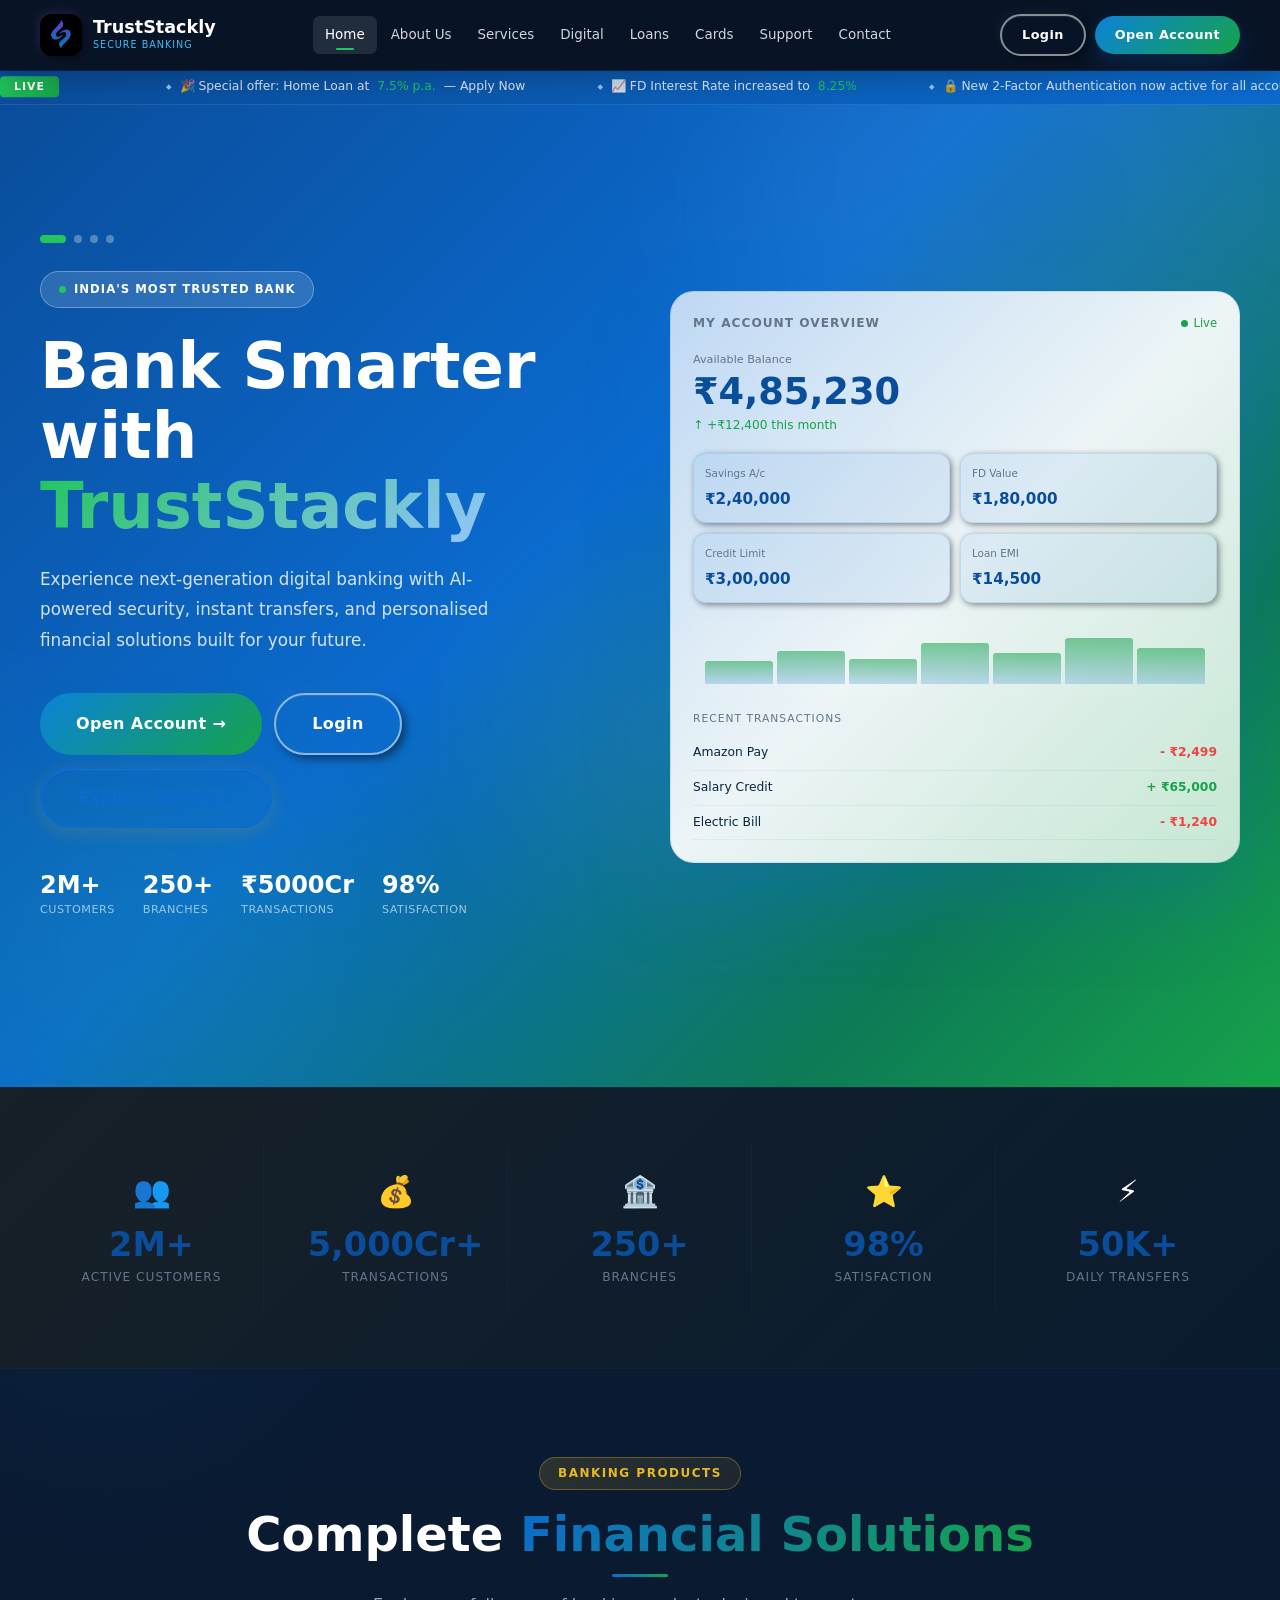
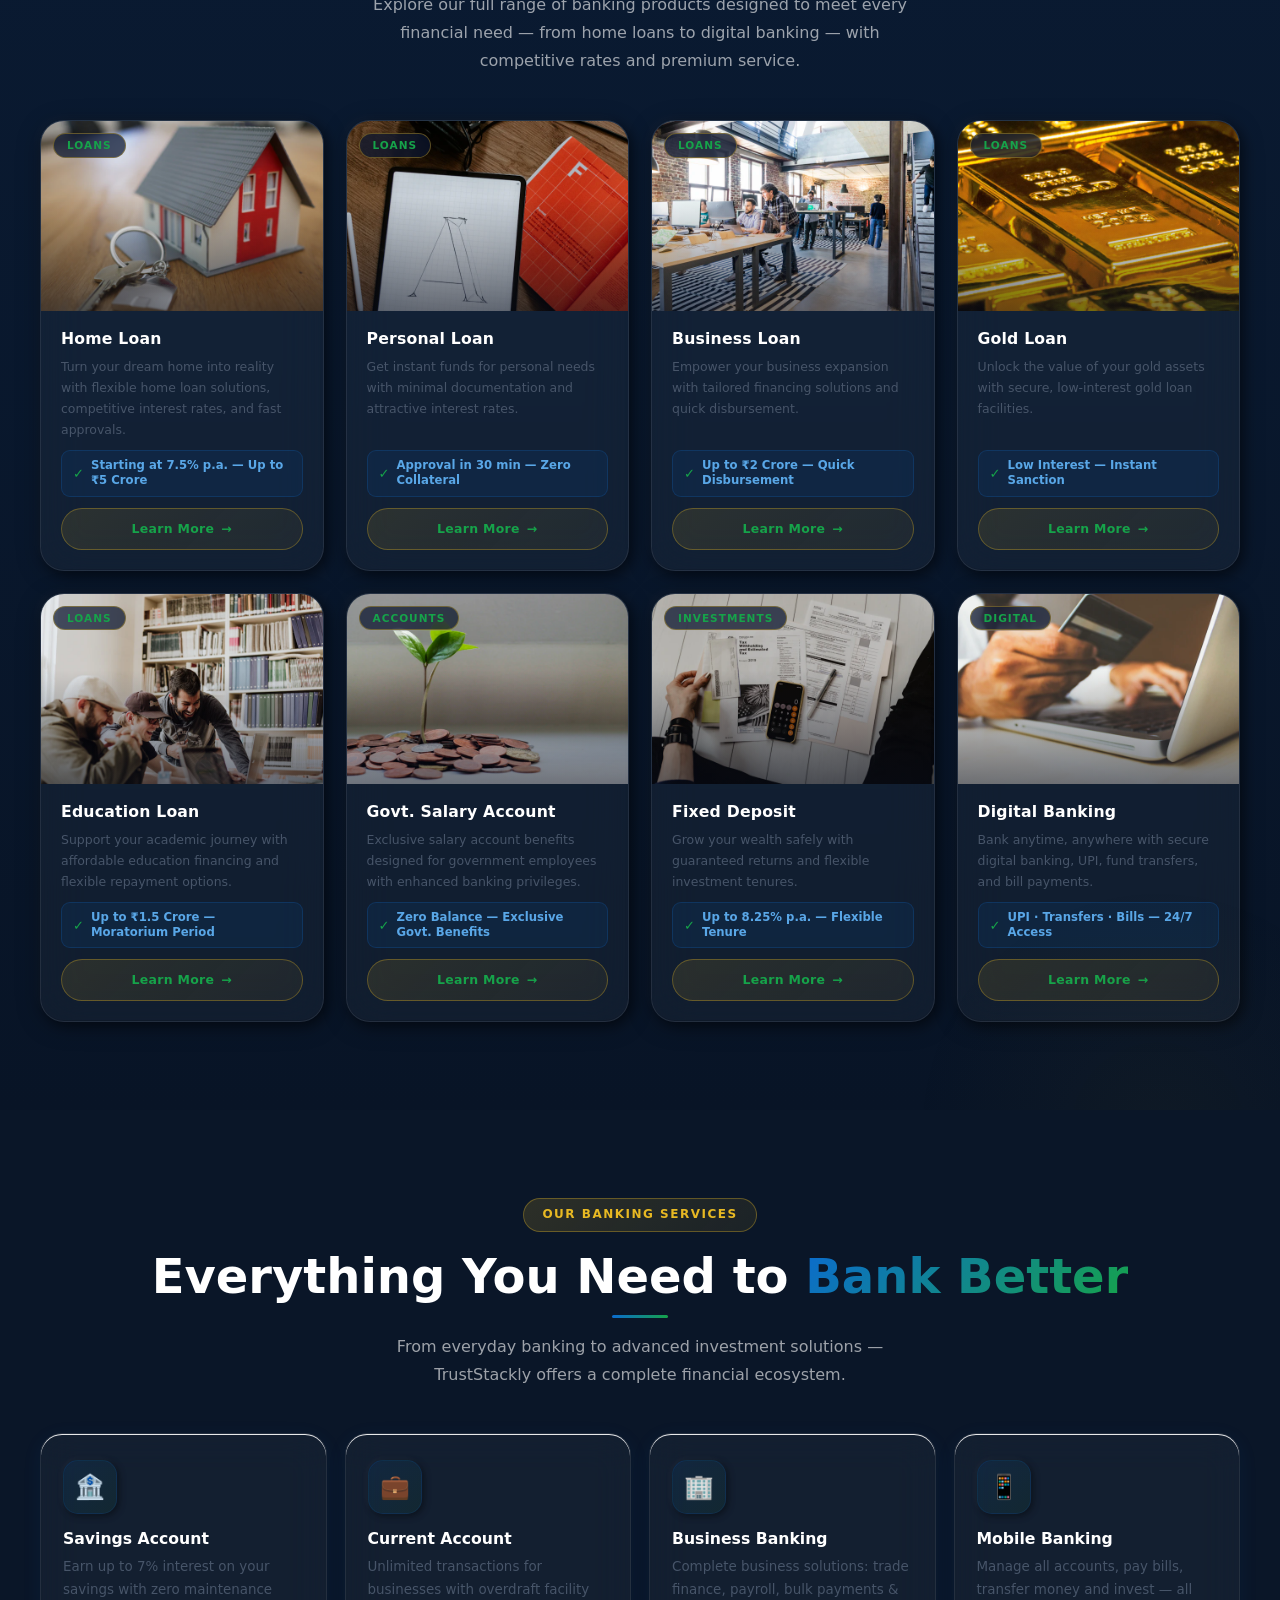
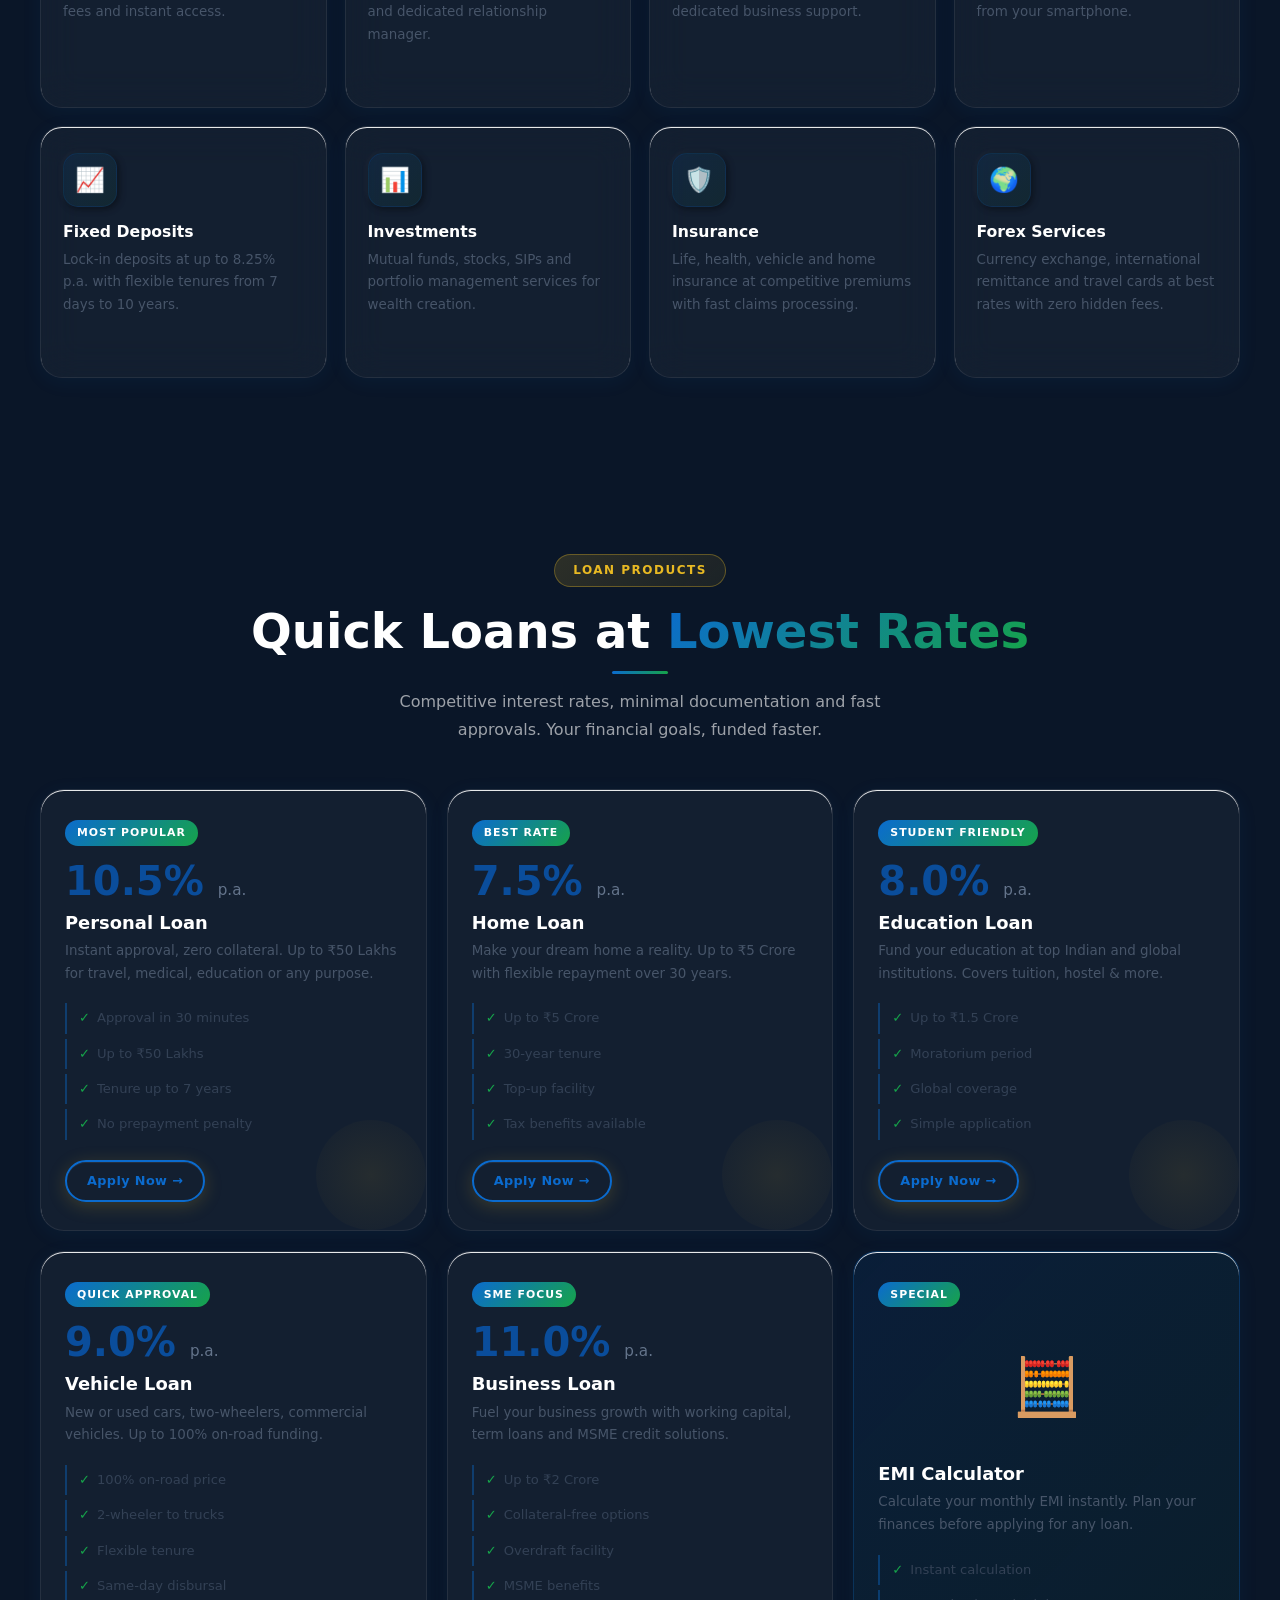
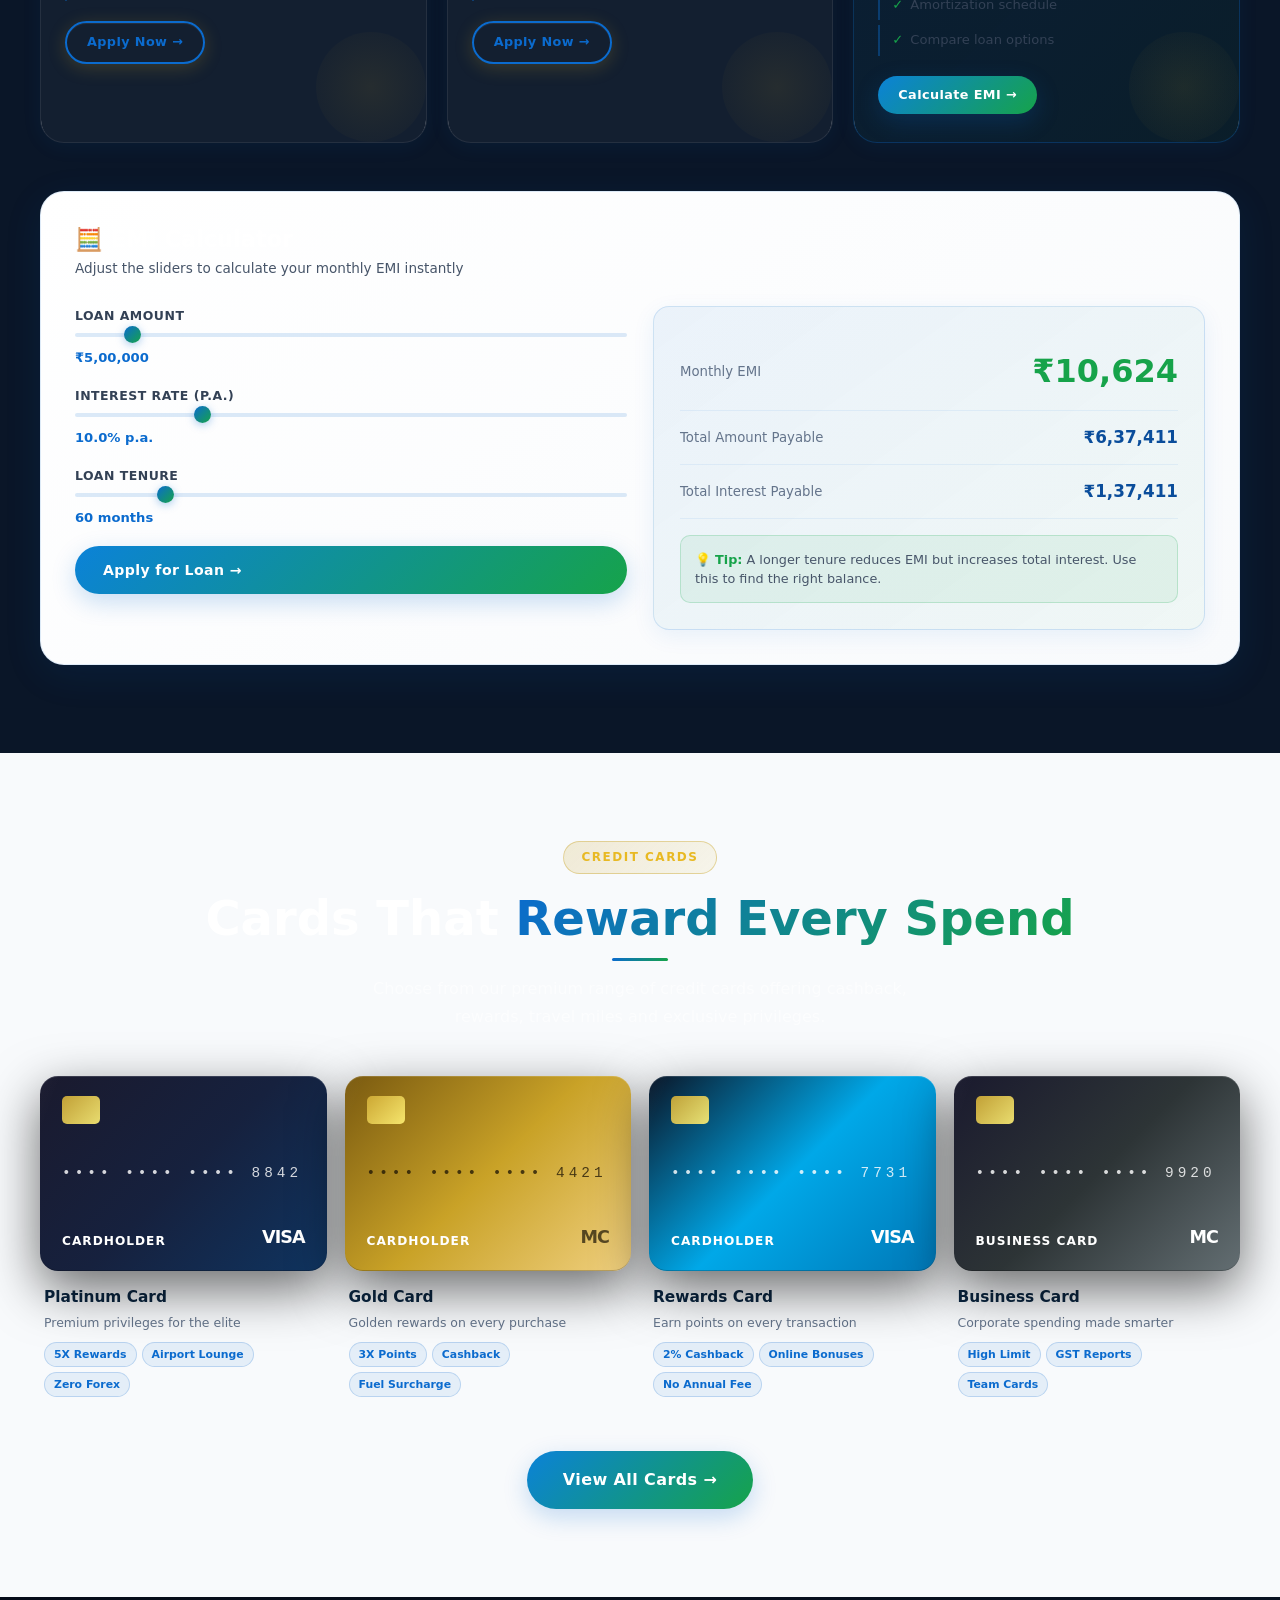
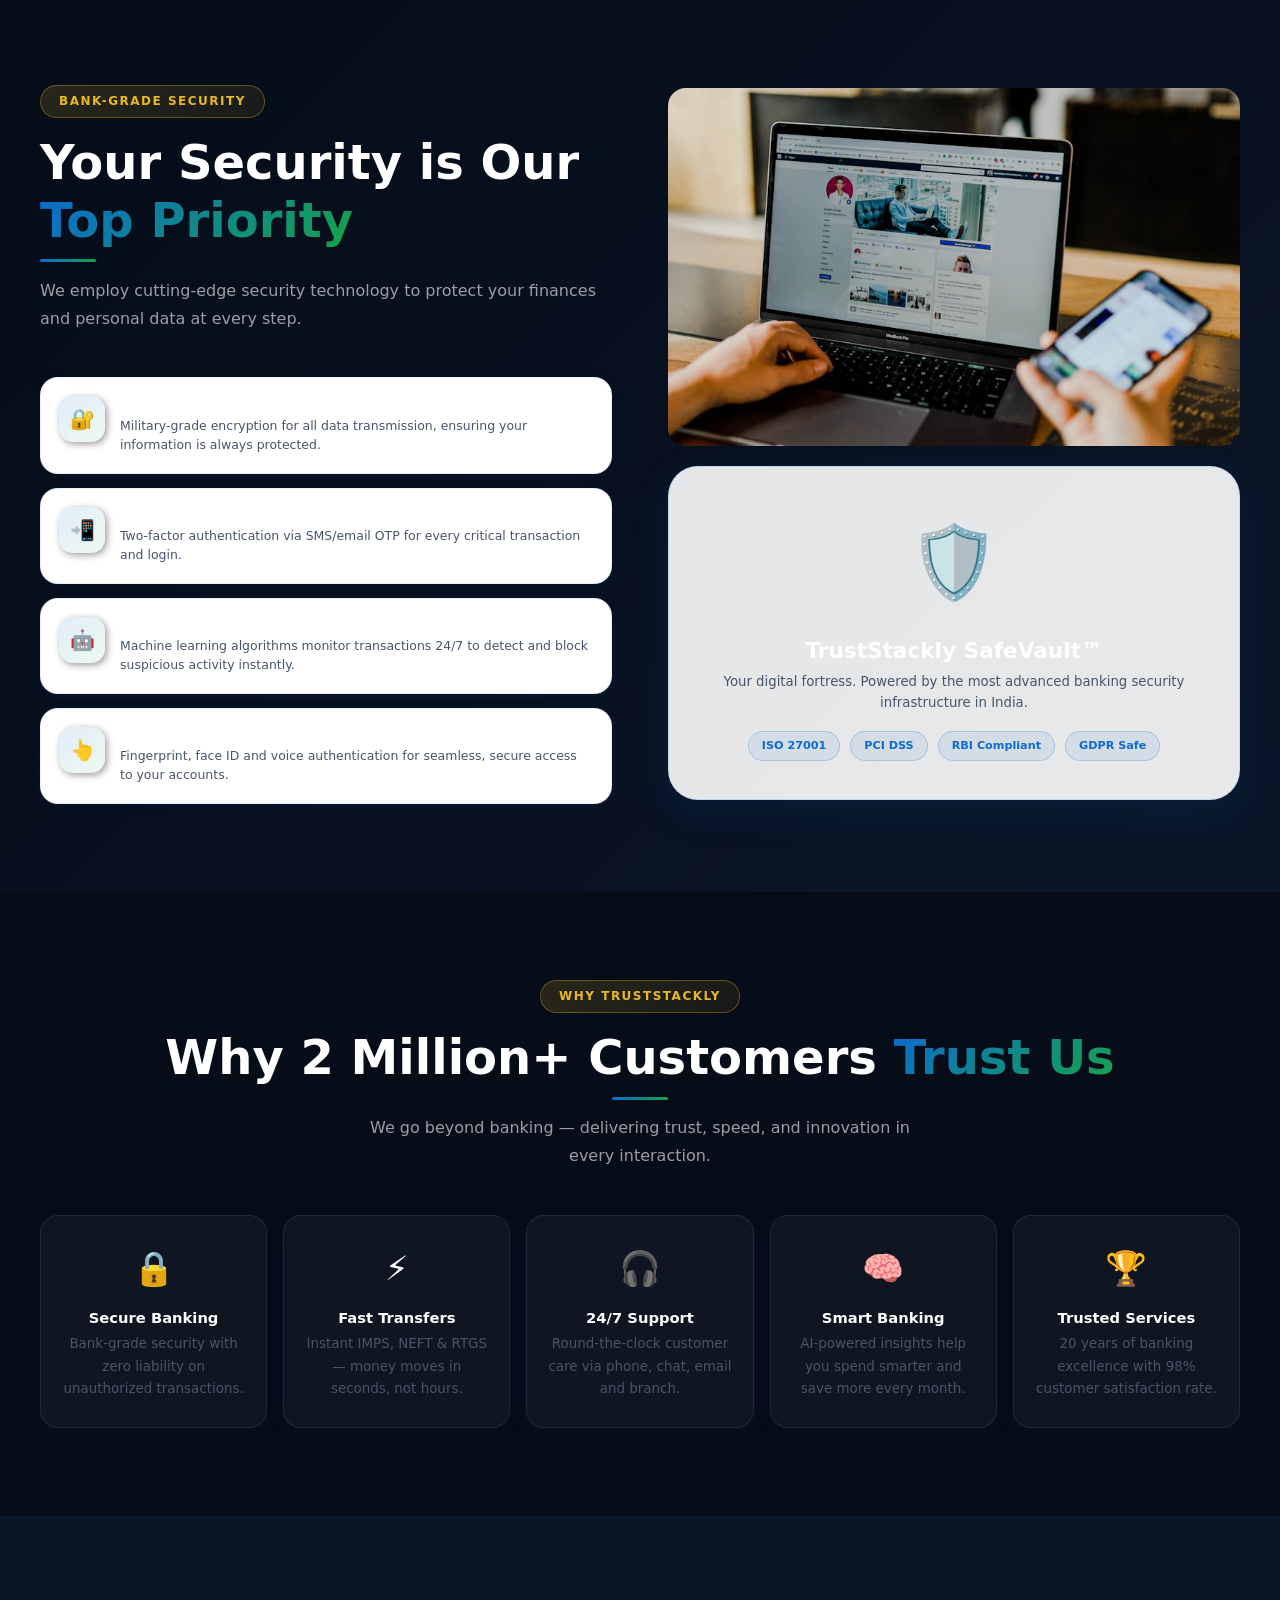
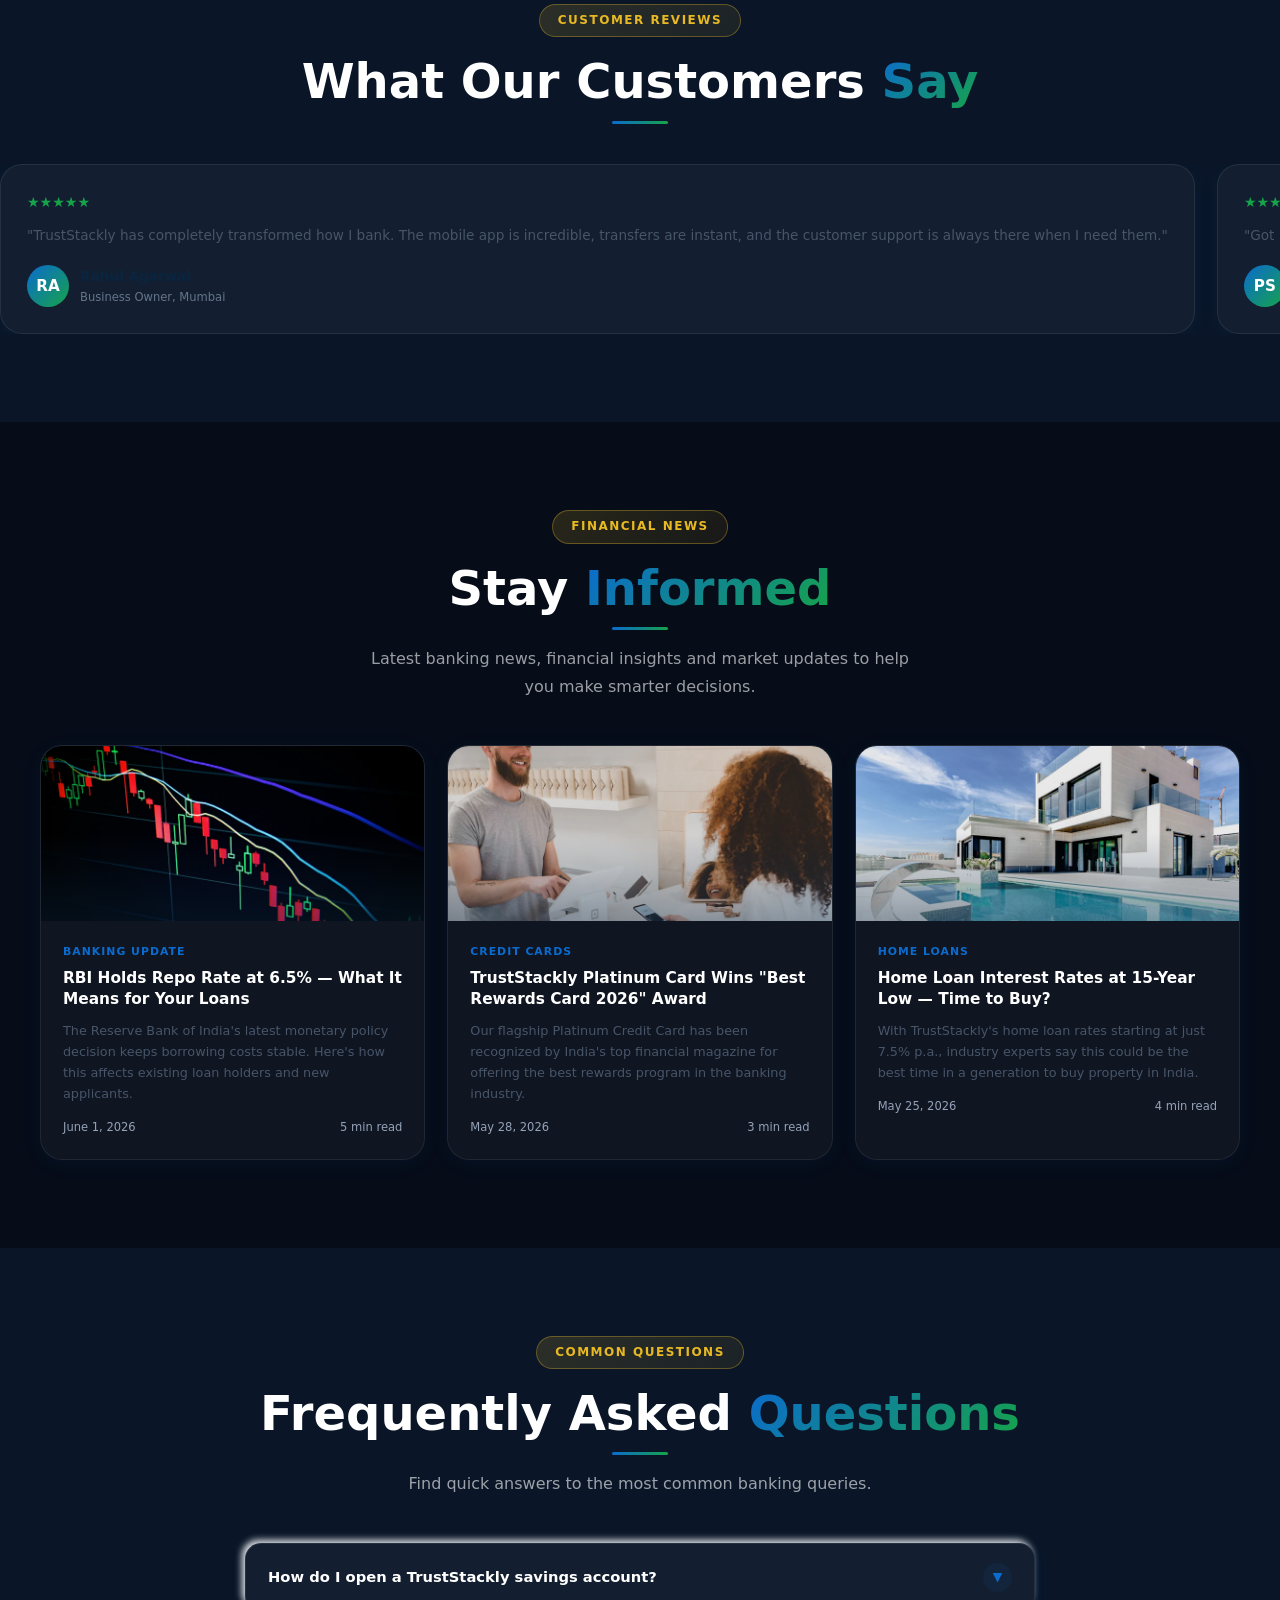
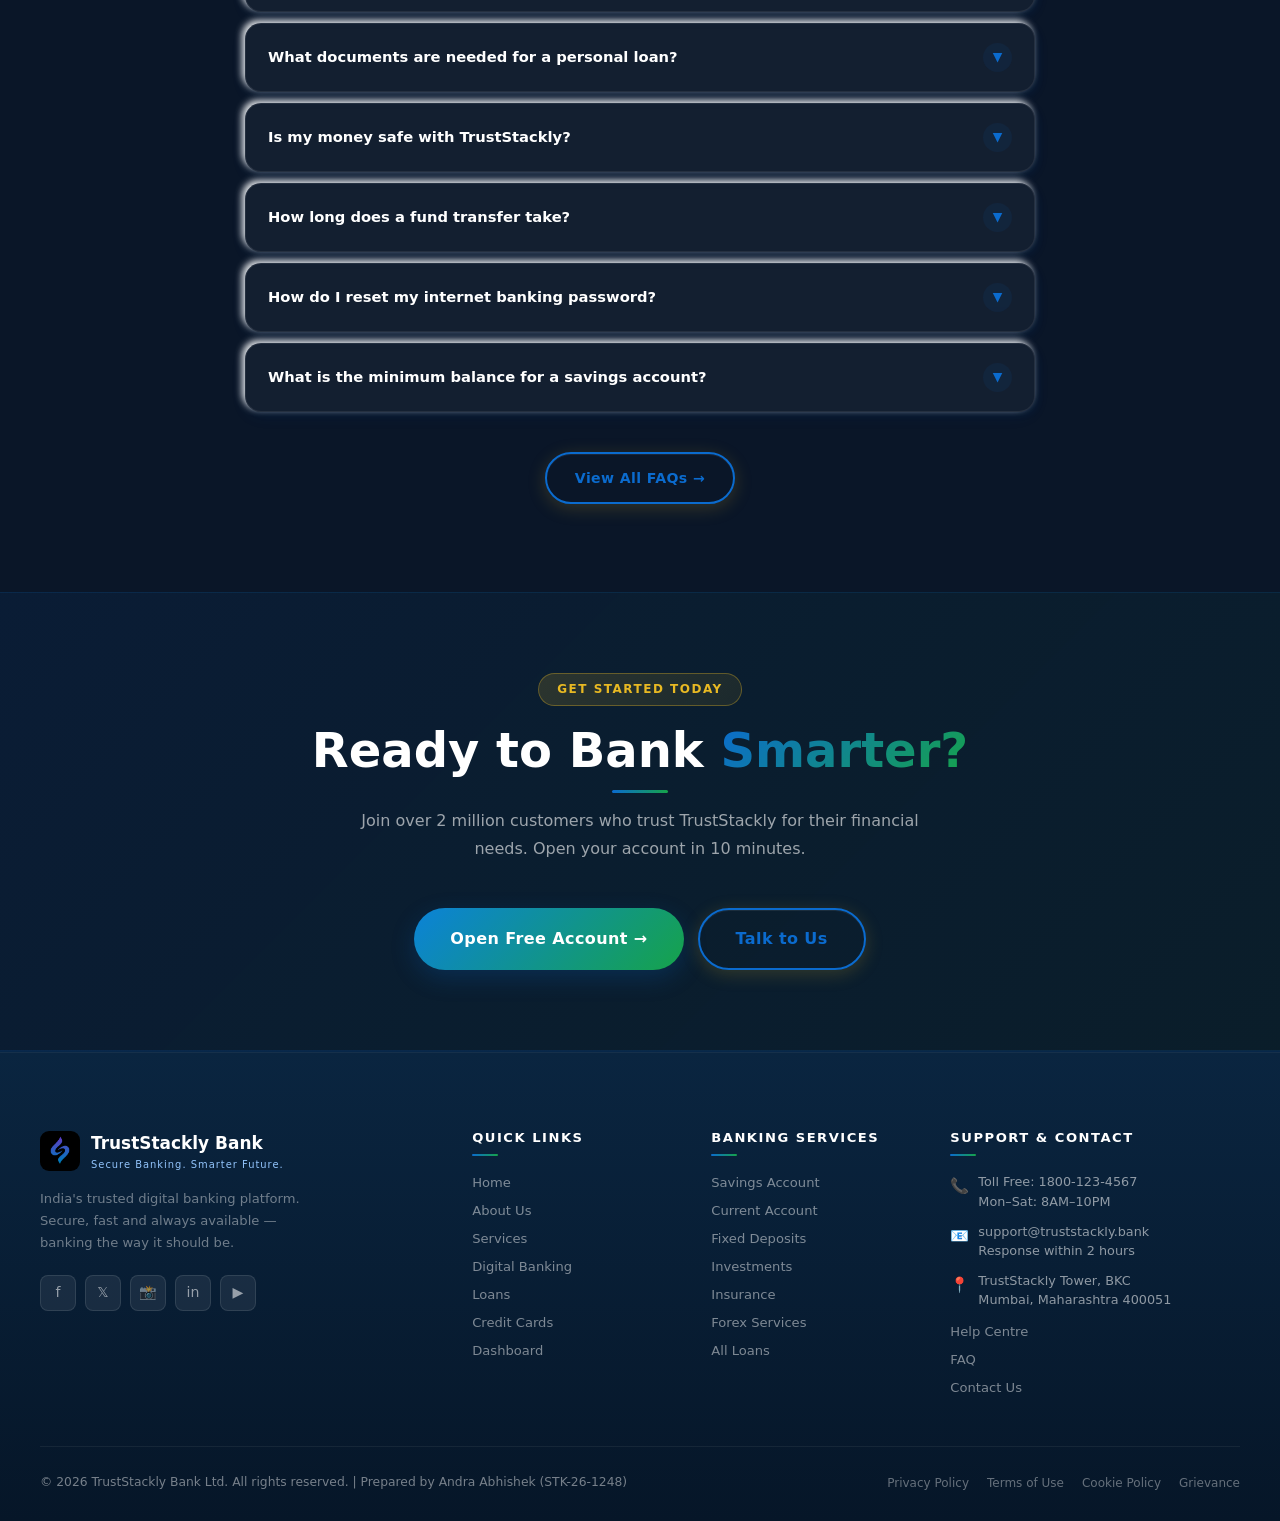
==== commit 639665bf: "jjj" ====
--- a/index.html
+++ b/index.html
@@ -1,5 +1,5 @@
 ﻿<!DOCTYPE html>
-<html lang="en" data-theme="light">
+<html lang="en" data-theme="dark">
 <head>
 <meta charset="UTF-8">
 <meta name="viewport" content="width=device-width, initial-scale=1.0">
@@ -46,7 +46,7 @@
         <a href="contact.html">Contact</a>
       </div>
       <div class="nav-actions">
-        <button class="nav-theme-btn" title="Toggle theme">🌙</button>
+
         <a href="login.html" class="btn btn-outline btn-sm">Login</a>
         <a href="signup.html" class="btn btn-primary btn-sm">Open Account</a>
         <button class="hamburger" aria-label="Toggle menu"><span></span><span></span><span></span></button>
@@ -997,7 +997,7 @@
         </div>
         <div class="footer-contact-item">
           <span class="footer-contact-icon">📍</span>
-          <div class="footer-contact-text">TrustStackly Tower, BKC<br>Mumbai, Maharashtra 400051</div>
+          <div class="footer-contact-text"><a href="https://maps.google.com/?q=TrustStackly+Tower,+BKC,+Mumbai,+Maharashtra+400051" target="_blank" rel="noopener" style="color:inherit;text-decoration:none">TrustStackly Tower, BKC<br>Mumbai, Maharashtra 400051</a></div>
         </div>
         <div class="footer-links" style="margin-top:12px">
           <a href="support.html">Help Centre</a>
--- a/css/styles.css
+++ b/css/styles.css
@@ -125,7 +125,8 @@
 .nav-logo{display:flex;align-items:center;gap:11px;flex-shrink:0}
 .nav-logo-icon{
   width:42px;height:42px;
-  border-radius:10px;object-fit:cover;display:block;flex-shrink:0
+  border-radius:10px;object-fit:cover;display:block;flex-shrink:0;
+  filter:hue-rotate(50deg) saturate(1.6) brightness(0.75)
 }
 .nav-logo-text{display:flex;flex-direction:column}
 .nav-logo-name{font-size:1.1rem;font-weight:800;color:var(--white);line-height:1.1}
@@ -161,12 +162,15 @@
 
 /* mobile menu */
 .mobile-menu{
-  position:fixed;top:0;right:-100%;width:300px;height:100vh;
+  position:fixed;top:50%;left:50%;
+  transform:translate(-50%,-50%) scale(0.95);
+  width:min(340px,92vw);max-height:88vh;
   background:rgba(7,15,28,.98);backdrop-filter:blur(30px);
-  z-index:9998;padding:80px 28px 30px;transition:var(--tr-slow);
-  border-left:1px solid rgba(201,162,39,.18);overflow-y:auto
-}
-.mobile-menu.open{right:0}
+  z-index:9998;padding:72px 28px 30px;transition:var(--tr-slow);
+  border:1px solid rgba(201,162,39,.18);border-radius:20px;
+  overflow-y:auto;opacity:0;pointer-events:none
+}
+.mobile-menu.open{transform:translate(-50%,-50%) scale(1);opacity:1;pointer-events:auto}
 .mobile-nav-links{display:flex;flex-direction:column;gap:3px}
 .mobile-nav-links a{
   padding:12px 16px;color:rgba(255,255,255,.78);font-size:.95rem;
@@ -601,7 +605,8 @@
 .footer-logo-wrap{display:flex;align-items:center;gap:11px;margin-bottom:15px;text-decoration:none}
 .footer-logo-icon{
   width:40px;height:40px;
-  border-radius:9px;object-fit:cover;display:block;flex-shrink:0
+  border-radius:9px;object-fit:cover;display:block;flex-shrink:0;
+  filter:hue-rotate(50deg) saturate(1.6) brightness(0.75)
 }
 .footer-logo-name{font-size:1.06rem;font-weight:800;color:var(--white)}
 .footer-tagline-text{font-size:.62rem;color:var(--gold-light);letter-spacing:1px}
@@ -757,7 +762,8 @@
 .auth-card-logo{display:flex;align-items:center;justify-content:center;gap:10px;margin-bottom:15px}
 .auth-card-logo-icon{
   width:42px;height:42px;
-  border-radius:10px;object-fit:cover;display:block
+  border-radius:10px;object-fit:cover;display:block;
+  filter:hue-rotate(50deg) saturate(1.6) brightness(0.75)
 }
 .auth-card-logo-name{font-size:1.08rem;font-weight:800;color:var(--white)}
 .auth-card-title{font-size:1.36rem;font-weight:800;color:var(--white);margin-bottom:3px}
@@ -1348,8 +1354,9 @@
   border-bottom:1px solid rgba(255,255,255,.07)
 }
 .nav-logo-icon{
-  box-shadow:-3px -3px 7px rgba(255,255,255,.06), 3px 3px 8px rgba(0,0,0,.55), 0 0 12px rgba(201,162,39,.12);
-  border-radius:12px
+  box-shadow:-3px -3px 7px rgba(255,255,255,.06), 3px 3px 8px rgba(0,0,0,.55), 0 0 12px rgba(11,107,206,.2);
+  border-radius:12px;
+  filter:hue-rotate(50deg) saturate(1.6) brightness(0.75)
 }
 
 /* ============================================================
@@ -1879,7 +1886,7 @@
   background:rgba(4,9,19,.99);
   backdrop-filter:blur(36px);
   -webkit-backdrop-filter:blur(36px);
-  box-shadow:-8px 0 52px rgba(0,0,0,.68), inset 1px 0 0 rgba(255,255,255,.05)
+  box-shadow:0 24px 80px rgba(0,0,0,.7), inset 0 1px 0 rgba(255,255,255,.06)
 }
 .mobile-nav-links a:hover{
   box-shadow:inset 0 1px 0 rgba(255,255,255,.06), 0 3px 12px rgba(0,0,0,.32)
@@ -2067,8 +2074,8 @@
 }
 .mobile-menu{
   background:rgba(255,255,255,.98);
-  border-left-color:rgba(11,107,206,.12);
-  box-shadow:-8px 0 52px rgba(11,107,206,.15)
+  border-color:rgba(11,107,206,.12);
+  box-shadow:0 24px 80px rgba(11,107,206,.2)
 }
 .mobile-nav-links a{color:#334155}
 .mobile-nav-links a:hover{color:#0B6BCE;background:rgba(11,107,206,.07)}
@@ -2748,11 +2755,11 @@
 }
 [data-theme="dark"] .products-section .section-title,
 .products-section .section-title{
-  color:#0A2540
+  color:#FFFFFF
 }
 [data-theme="dark"] .products-section .section-subtitle,
 .products-section .section-subtitle{
-  color:#475569
+  color:rgba(255,255,255,.6)
 }
 
 /* ============================================================
@@ -3083,3 +3090,88 @@
   .quick-action-btn span{font-size:.62rem !important}
   .dashboard-panel{padding:16px}
 }
+
+/* ============================================================
+   LOCKED DARK BRAND PALETTE — no light-mode swap
+   ============================================================ */
+:root{
+  --navy:#081426;
+  --navy-mid:#0a1b33;
+  --navy-light:#17263d;
+  --gold:#0B6BCE;
+  --gold-light:#16A34A;
+  --gold-pale:#93C5FD;
+  --blue:#0B6BCE;
+  --success:#16A34A;
+  --shadow-gold:0 4px 24px rgba(22,163,74,.22)
+}
+html[data-theme="dark"] body{background:#0a1628;color:#FFFFFF}
+.navbar,
+.navbar.scrolled,
+html[data-theme="dark"] .navbar.scrolled{
+  background:#081426;
+  border-bottom:1px solid rgba(11,107,206,.18);
+  box-shadow:0 4px 30px rgba(0,0,0,.28)
+}
+.nav-logo-name,
+.navbar.scrolled .nav-logo-name,
+html[data-theme="dark"] .navbar.scrolled .nav-logo-name{color:#FFFFFF}
+.nav-logo-tagline,
+.navbar.scrolled .nav-logo-tagline,
+html[data-theme="dark"] .navbar.scrolled .nav-logo-tagline{color:#38BDF8}
+.nav-links a,
+.navbar.scrolled .nav-links a,
+html[data-theme="dark"] .navbar.scrolled .nav-links a{color:rgba(255,255,255,.82)}
+.nav-links a:hover,
+.nav-links a.active,
+.navbar.scrolled .nav-links a:hover,
+.navbar.scrolled .nav-links a.active,
+html[data-theme="dark"] .navbar.scrolled .nav-links a:hover,
+html[data-theme="dark"] .navbar.scrolled .nav-links a.active{
+  color:#FFFFFF;
+  background:rgba(255,255,255,.1)
+}
+.nav-links a.active::after{background:#22C55E}
+.nav-theme-btn,
+.navbar.scrolled .nav-theme-btn,
+html[data-theme="dark"] .navbar.scrolled .nav-theme-btn{
+  background:rgba(255,255,255,.11);
+  border:1px solid rgba(255,255,255,.32);
+  color:#FFFFFF;
+  box-shadow:inset 0 1px 0 rgba(255,255,255,.2)
+}
+.nav-theme-btn:hover,
+.navbar.scrolled .nav-theme-btn:hover,
+html[data-theme="dark"] .navbar.scrolled .nav-theme-btn:hover{
+  background:rgba(255,255,255,.17);
+  border-color:rgba(255,255,255,.5)
+}
+.btn-primary,
+.navbar.scrolled .btn-primary,
+html[data-theme="dark"] .navbar.scrolled .btn-primary{
+  background:linear-gradient(135deg,#0B82D8,#16A34A);
+  color:#FFFFFF;
+  box-shadow:0 8px 24px rgba(11,107,206,.22)
+}
+.btn-outline,
+.navbar.scrolled .btn-outline,
+html[data-theme="dark"] .navbar.scrolled .btn-outline{
+  background:transparent;
+  border:2px solid rgba(255,255,255,.52);
+  color:#FFFFFF
+}
+.btn-outline:hover,
+.navbar.scrolled .btn-outline:hover,
+html[data-theme="dark"] .navbar.scrolled .btn-outline:hover{
+  background:rgba(255,255,255,.1);
+  border-color:rgba(255,255,255,.78);
+  color:#FFFFFF
+}
+.ticker-bar{background:linear-gradient(90deg,#0A4D9B,#0B6BCE)}
+.hero{background:linear-gradient(135deg,#0A4D9B 0%,#0B6BCE 44%,#0d7a56 78%,#16A34A 100%)}
+.mobile-menu{
+  background:#081426;
+  border-left-color:rgba(11,107,206,.2)
+}
+.mobile-nav-links a{color:rgba(255,255,255,.82)}
+.mobile-nav-links a:hover{color:#FFFFFF;background:rgba(255,255,255,.1)}
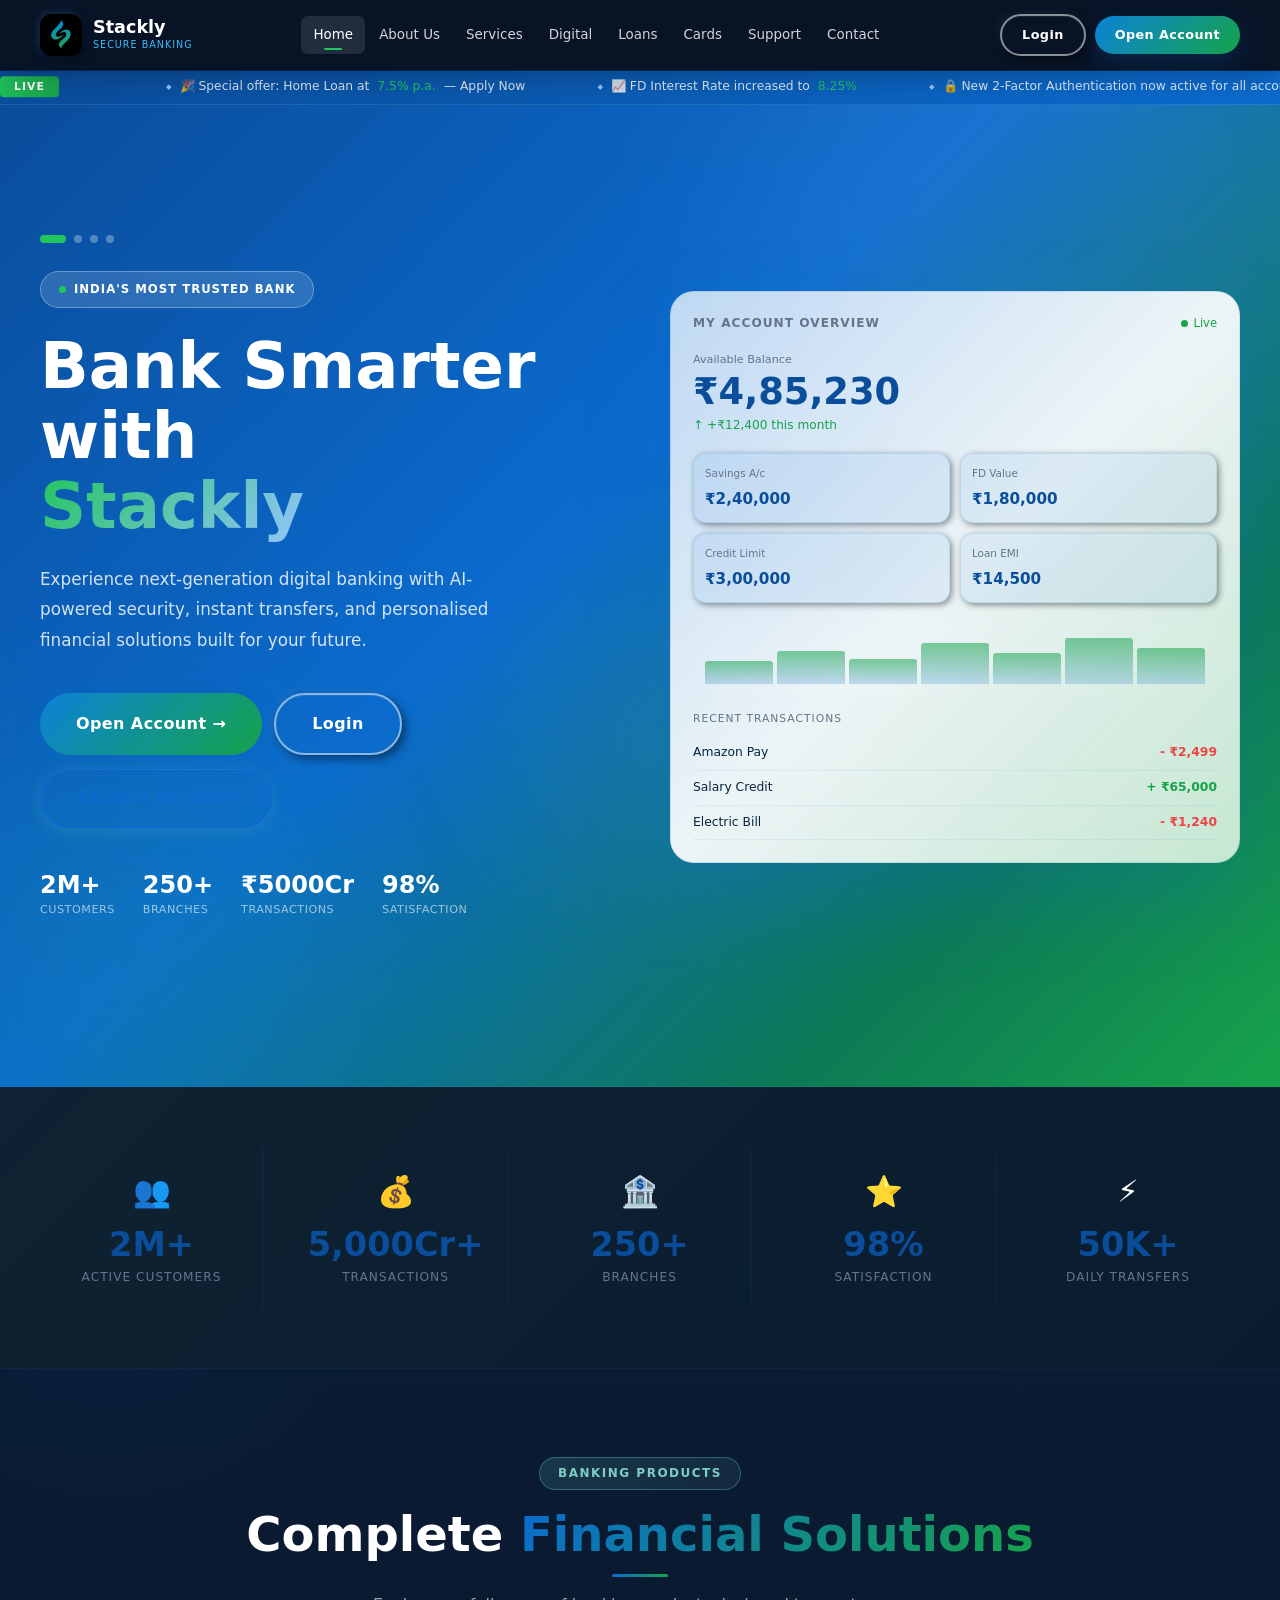
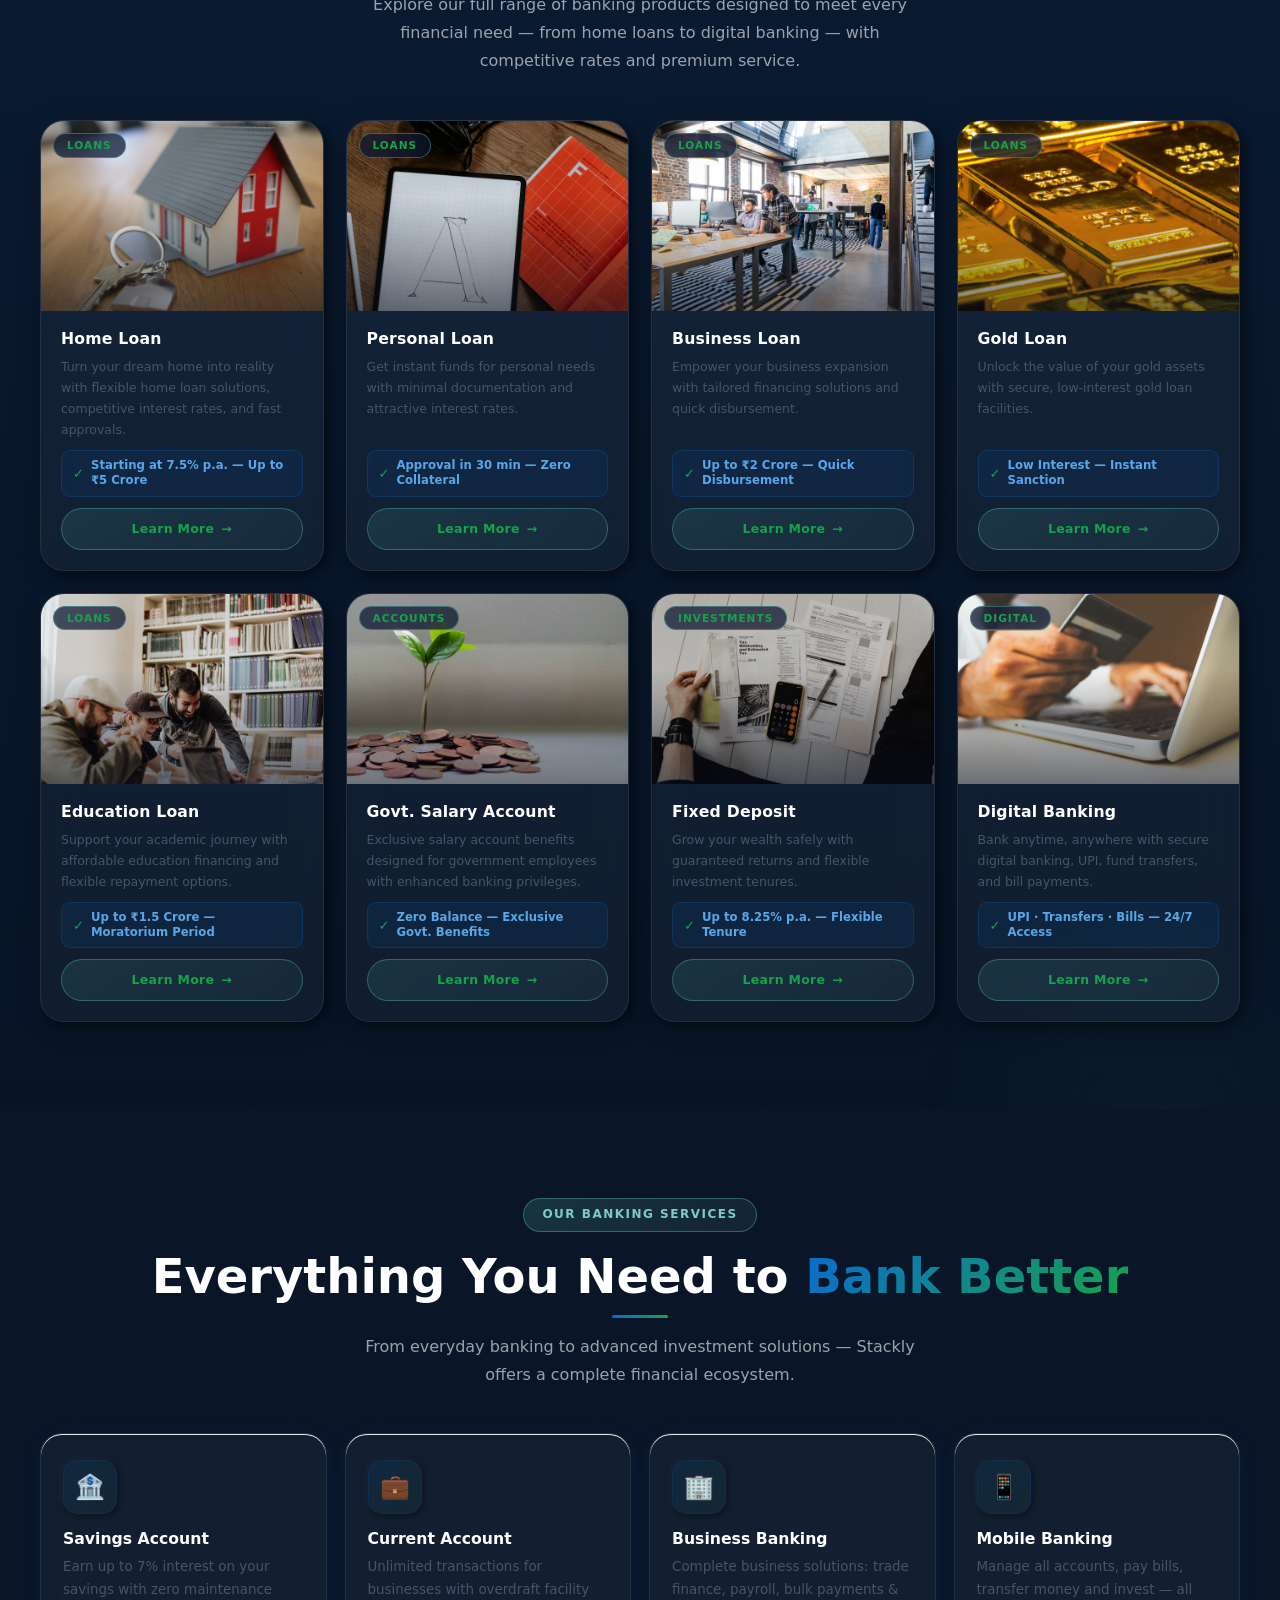
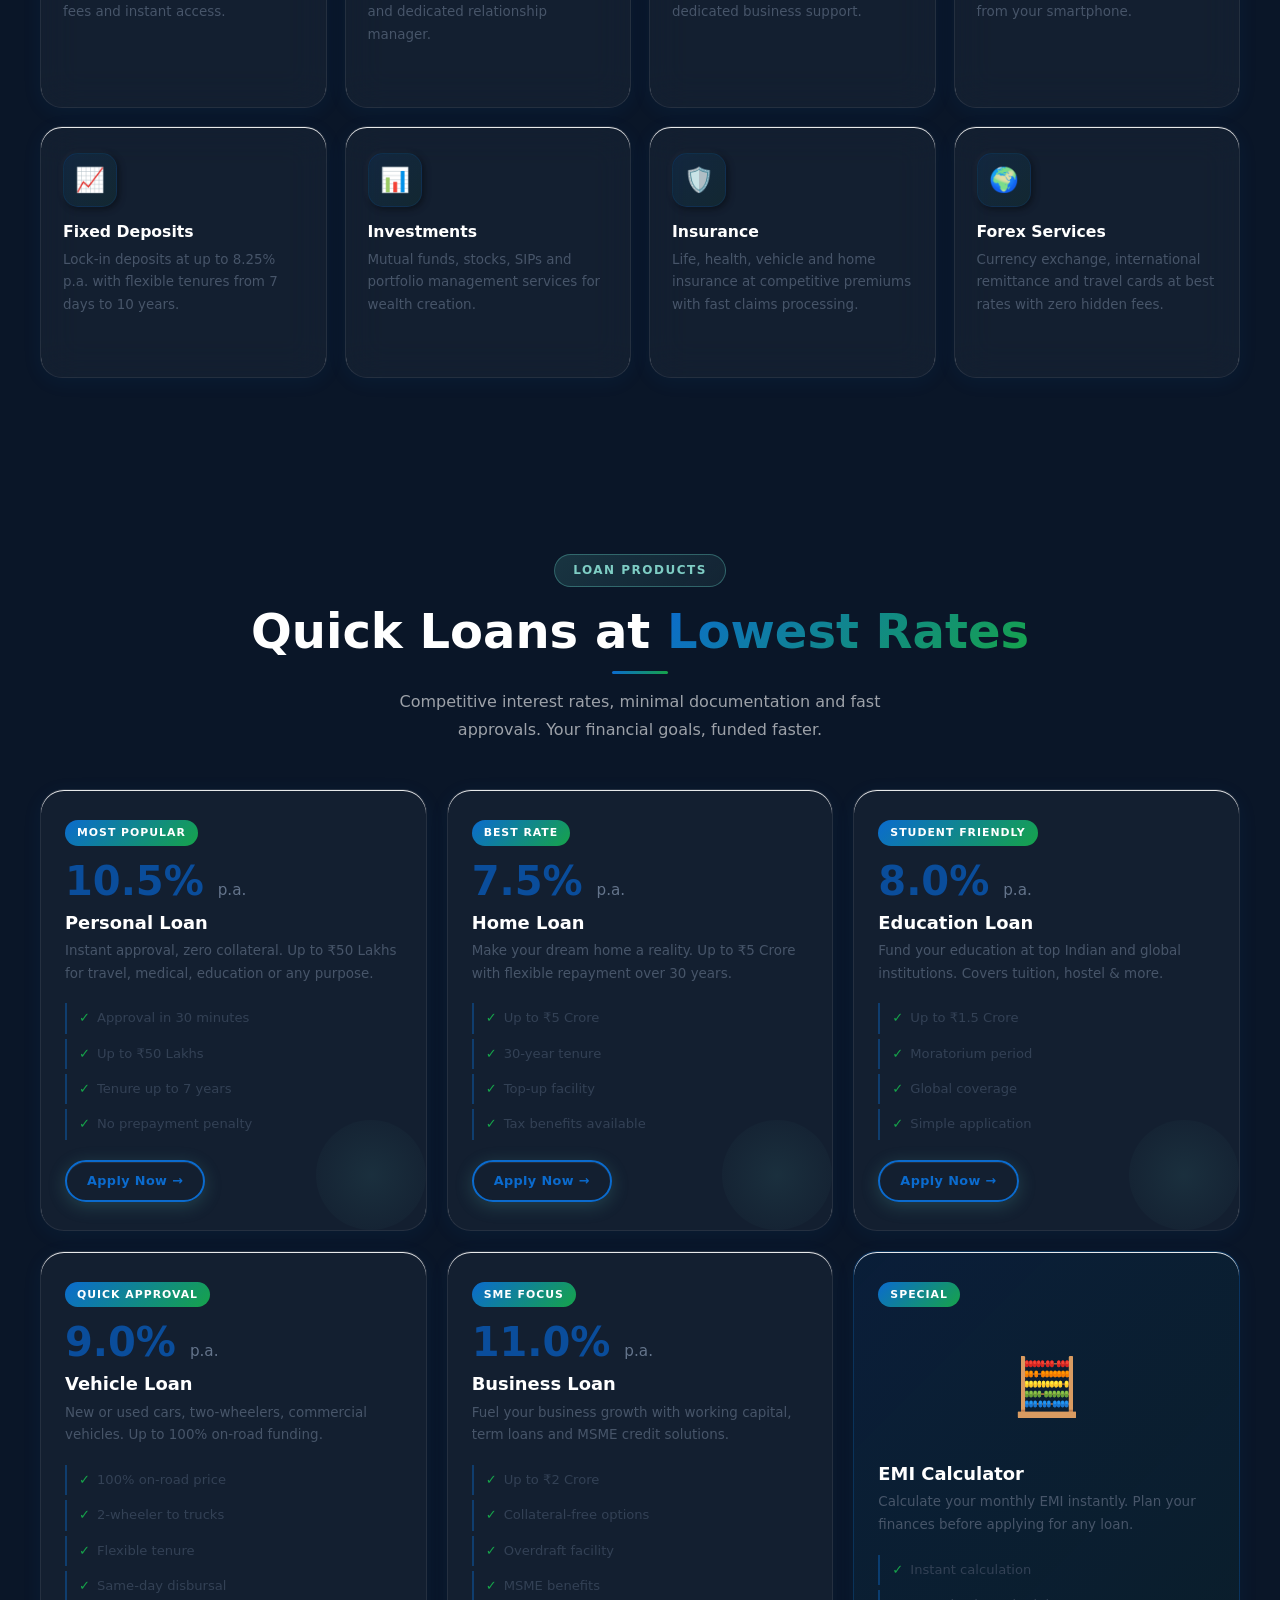
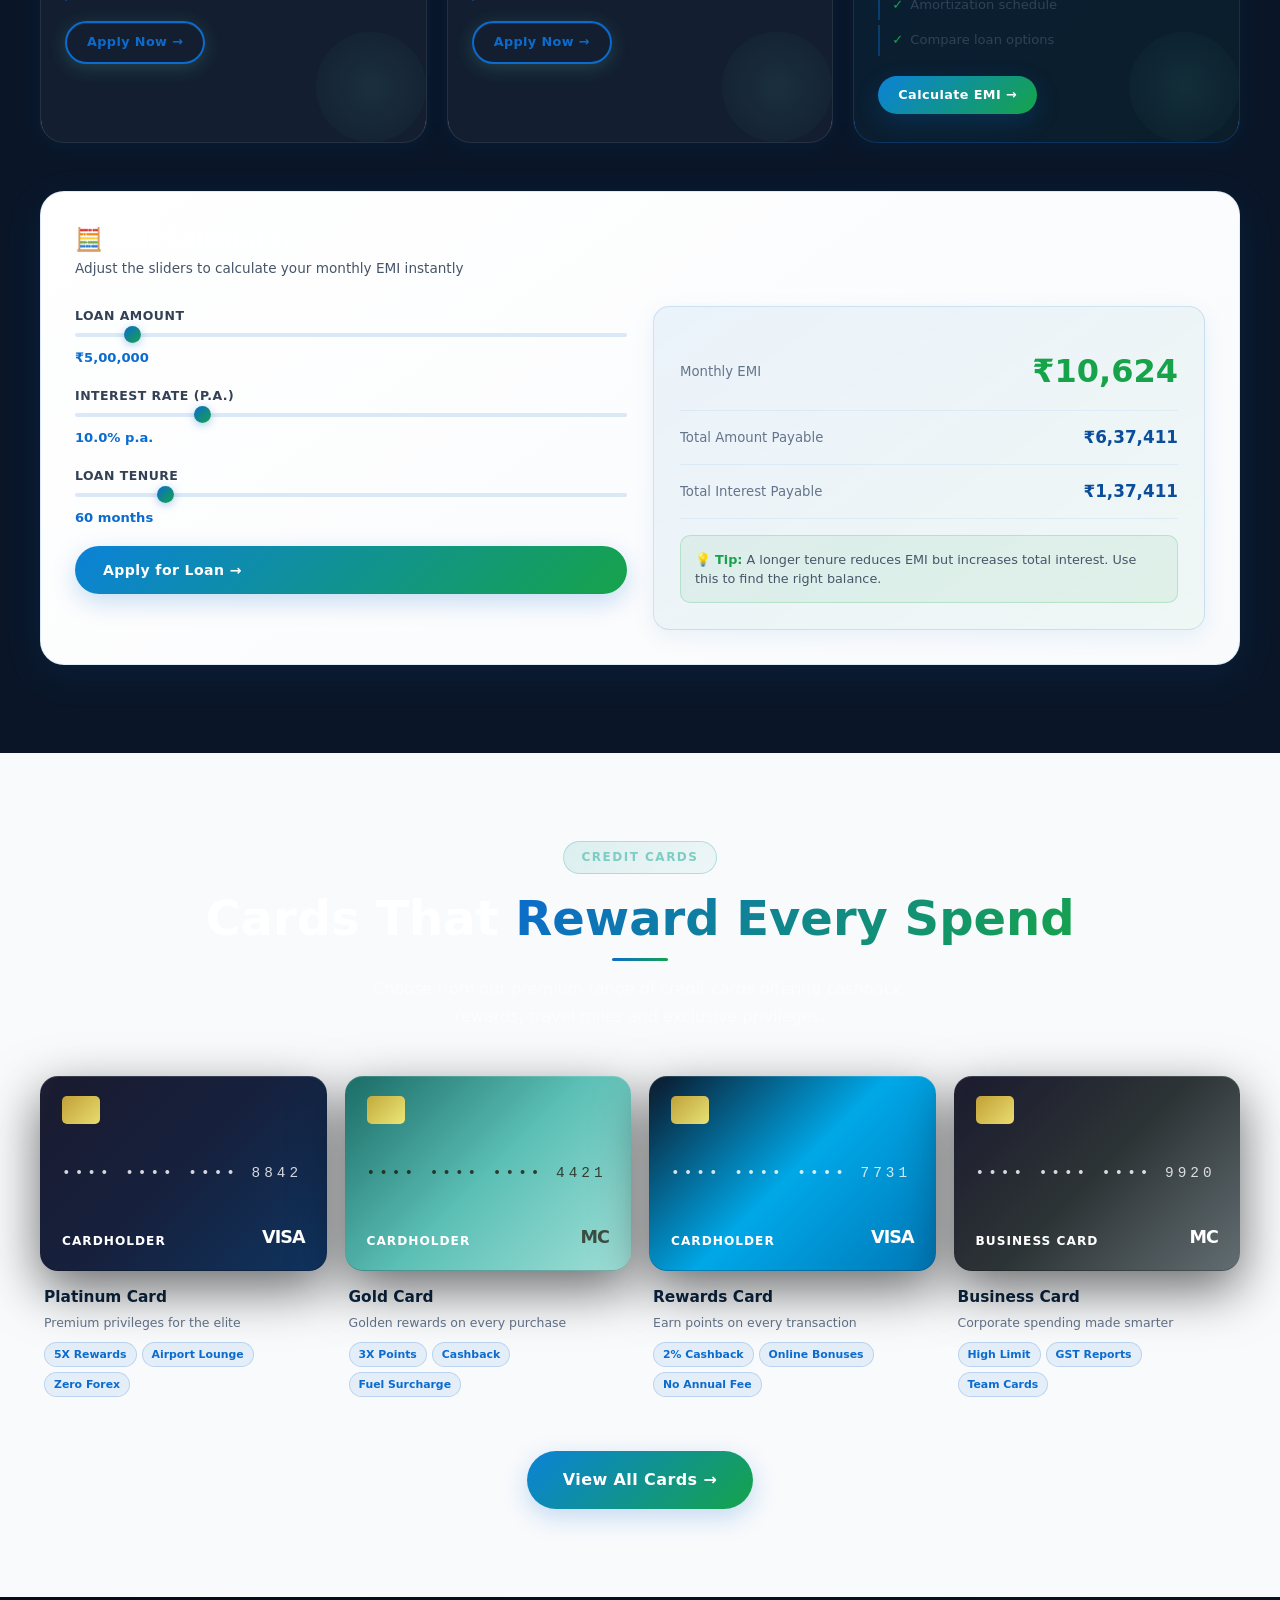
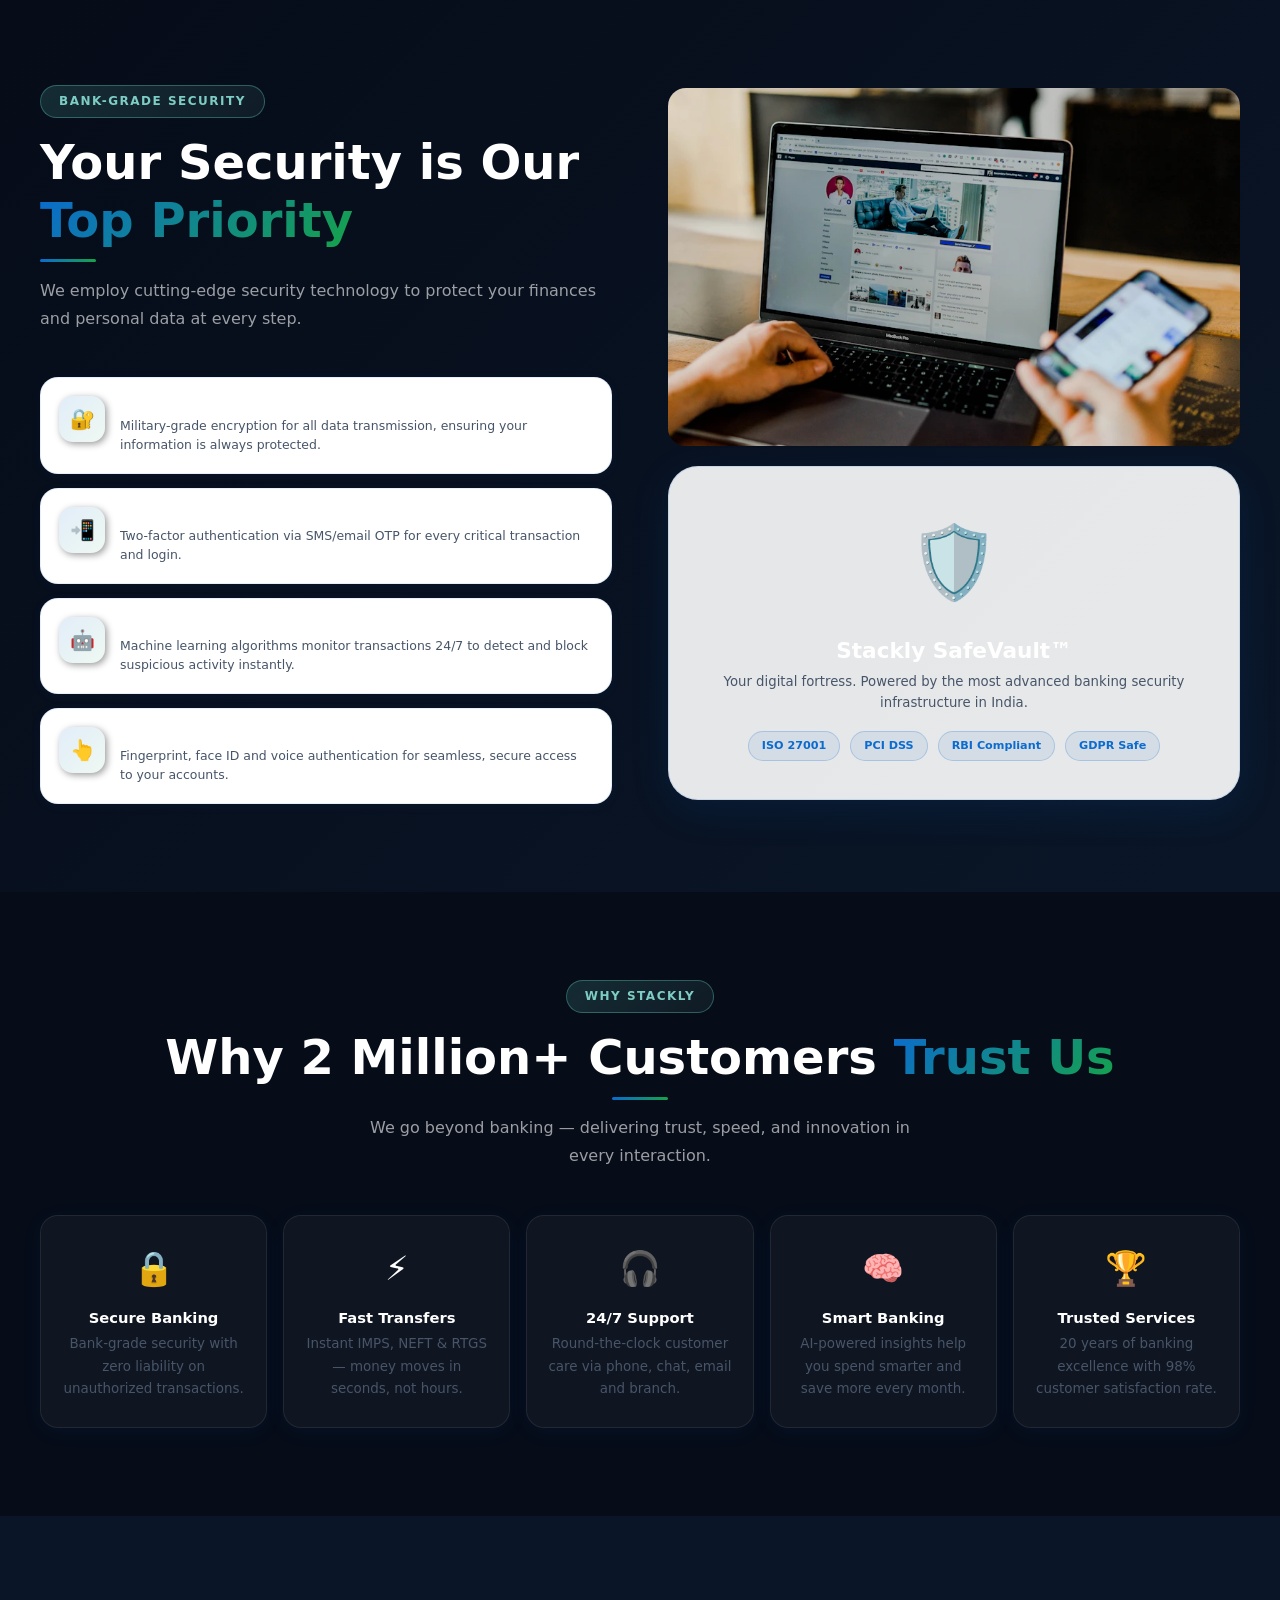
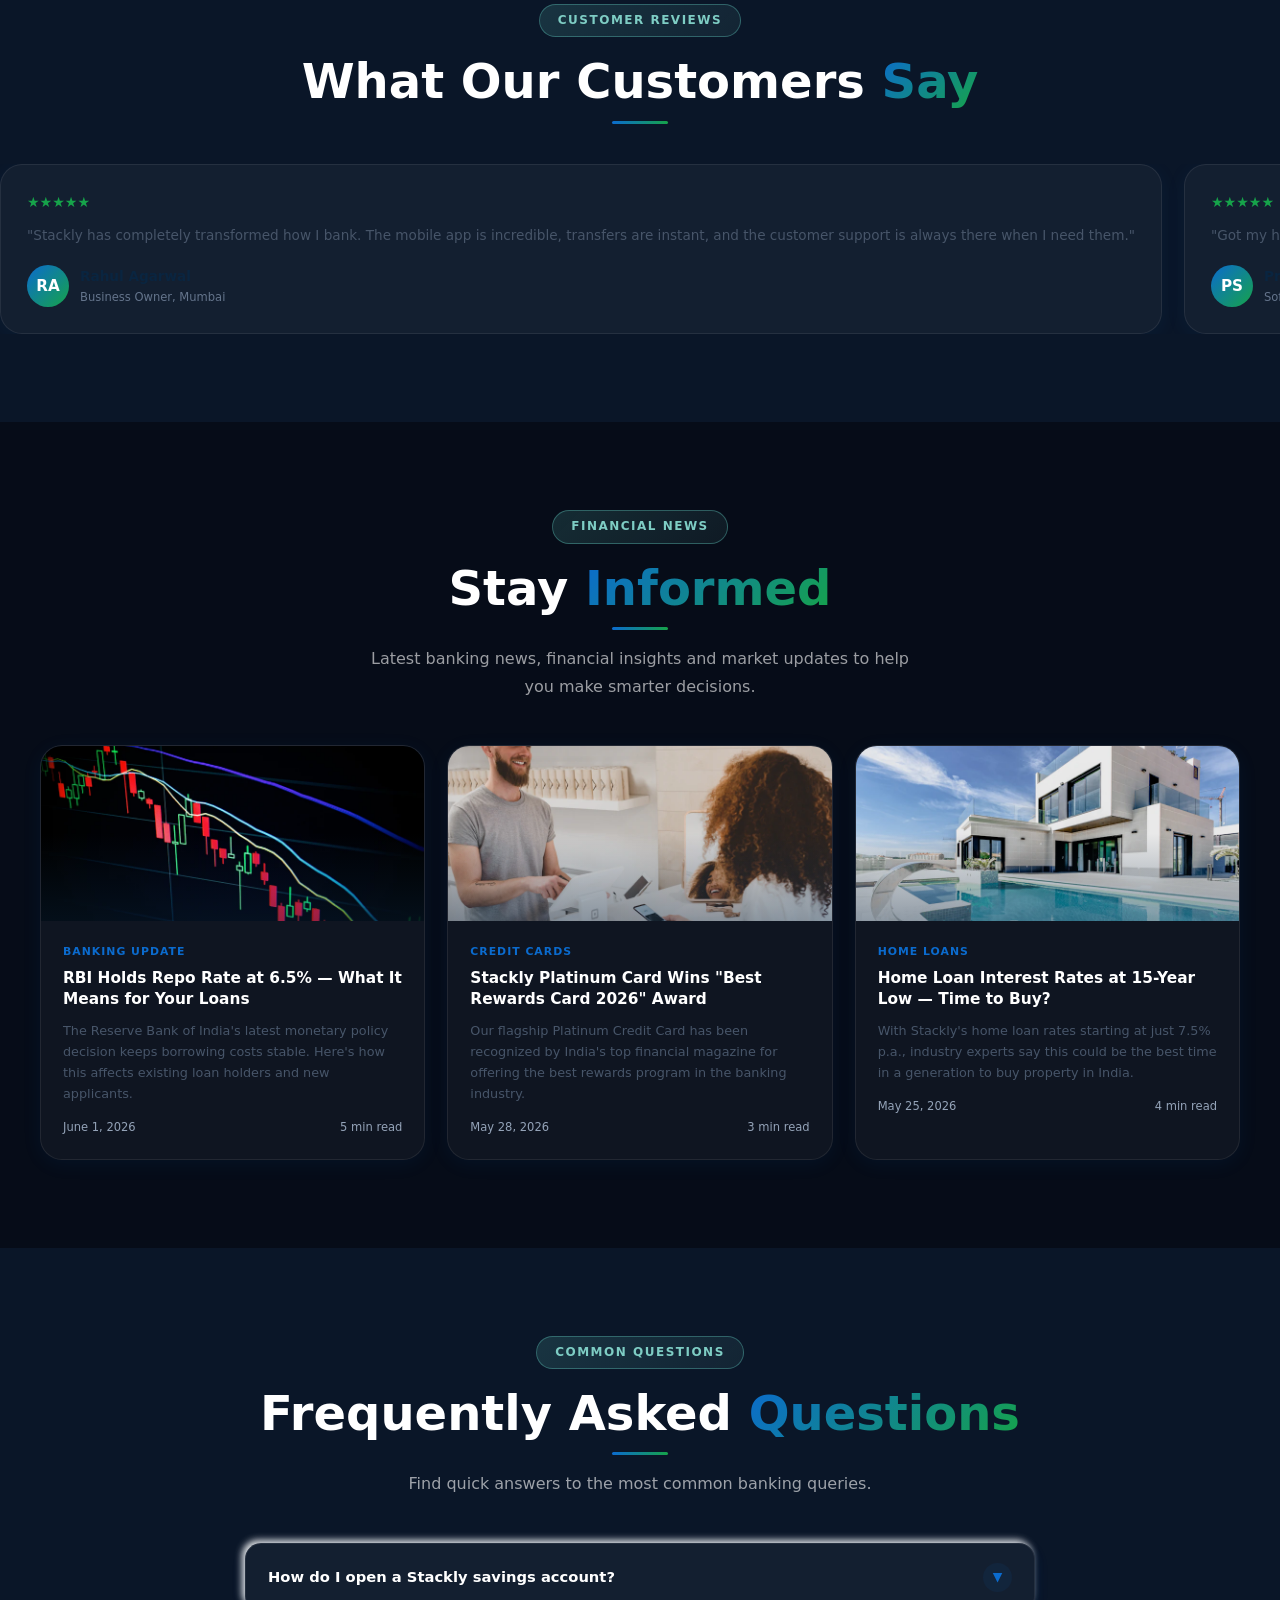
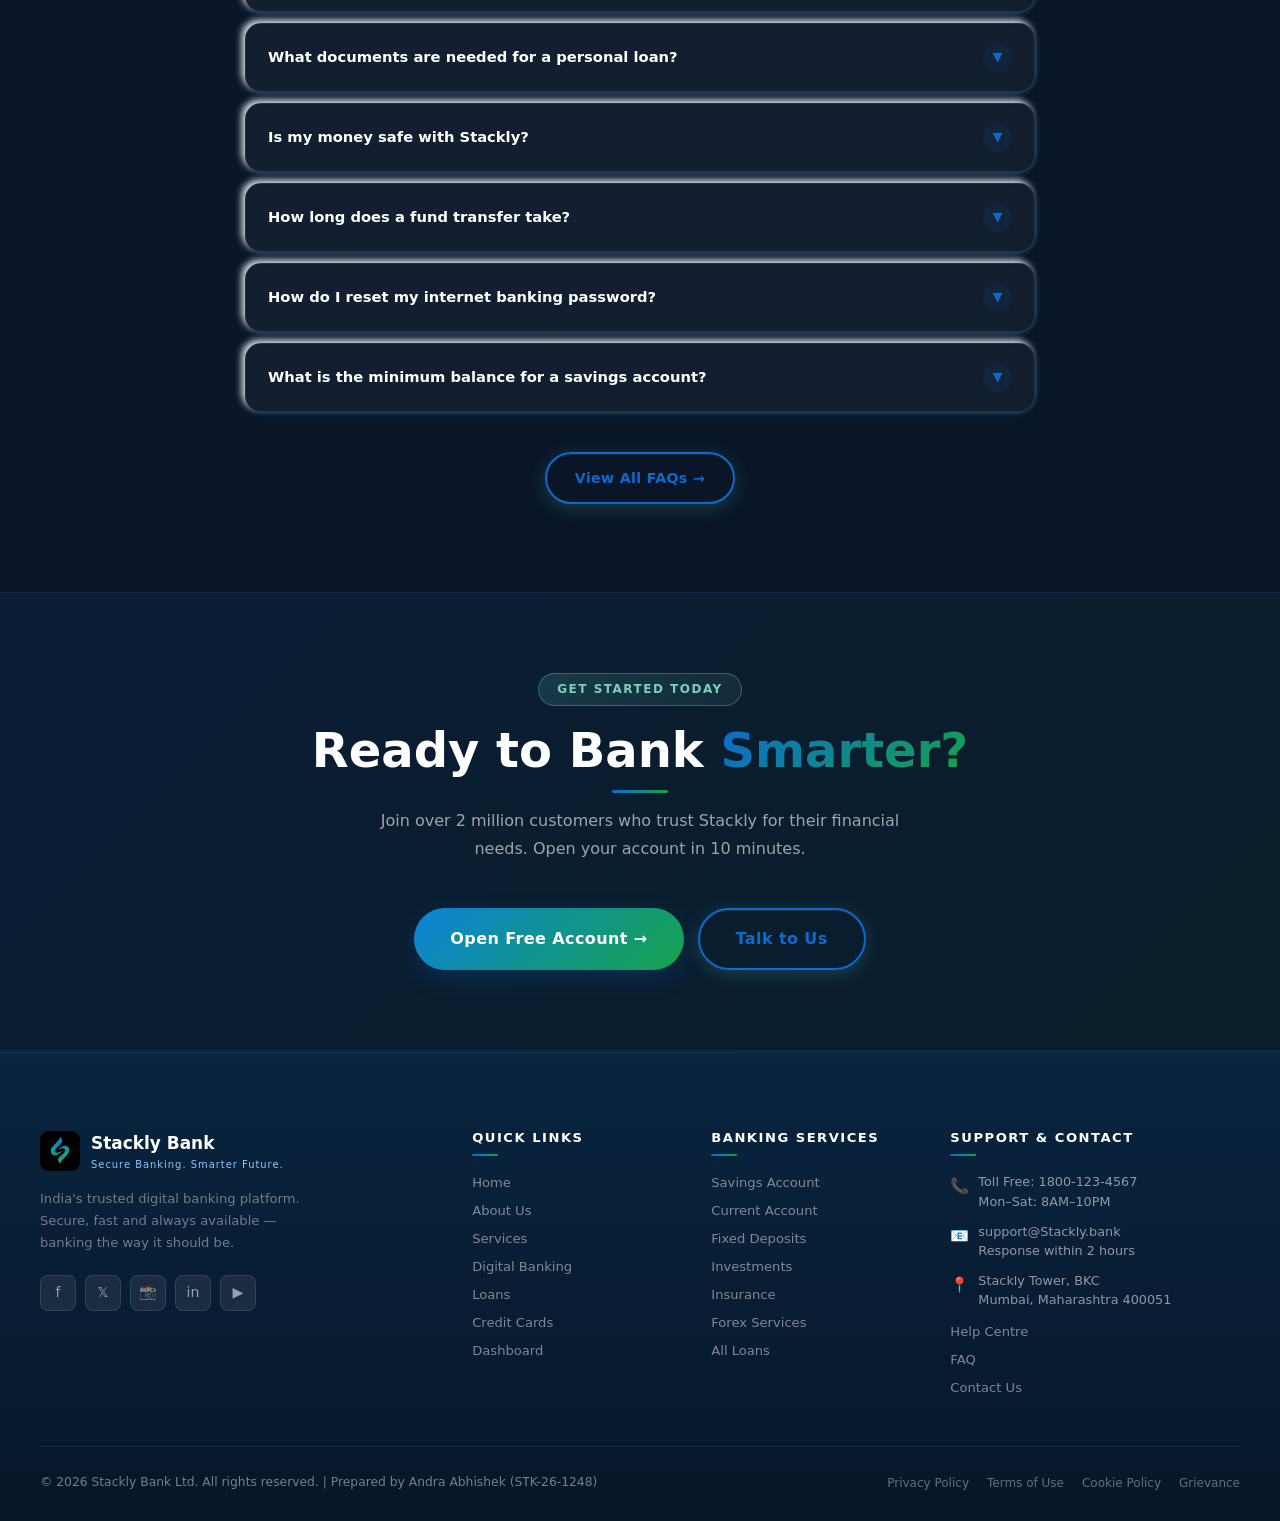
==== commit 6d488e19: "mnbvbn" ====
--- a/index.html
+++ b/index.html
@@ -3,15 +3,15 @@
 <head>
 <meta charset="UTF-8">
 <meta name="viewport" content="width=device-width, initial-scale=1.0">
-<meta name="description" content="TrustStackly Bank — Secure Banking. Smarter Future. Digital banking, loans, credit cards, and more.">
-<meta name="keywords" content="TrustStackly Bank, digital banking, loans, credit cards, savings account, secure banking">
+<meta name="description" content="Stackly Bank — Secure Banking. Smarter Future. Digital banking, loans, credit cards, and more.">
+<meta name="keywords" content="Stackly Bank, digital banking, loans, credit cards, savings account, secure banking">
 <meta name="author" content="Andra Abhishek">
-<meta property="og:title" content="TrustStackly Bank — Secure Banking. Smarter Future.">
+<meta property="og:title" content="Stackly Bank — Secure Banking. Smarter Future.">
 <meta property="og:description" content="India's trusted digital banking platform. Open account, apply for loans, manage finances.">
 <meta property="og:type" content="website">
 <meta name="twitter:card" content="summary_large_image">
-<meta name="twitter:title" content="TrustStackly Bank">
-<title>TrustStackly Bank — Secure Banking. Smarter Future.</title>
+<meta name="twitter:title" content="Stackly Bank">
+<title>Stackly Bank — Secure Banking. Smarter Future.</title>
 <link rel="preconnect" href="https://fonts.googleapis.com">
 <link rel="stylesheet" href="css/styles.css">
 <style>
@@ -29,9 +29,9 @@
   <div class="container">
     <div class="navbar-inner">
       <a href="index.html" class="nav-logo">
-        <img class="nav-logo-icon" src="images/logo.webp" alt="TrustStackly">
+        <img class="nav-logo-icon" src="images/logo.webp" alt="Stackly">
         <div class="nav-logo-text">
-          <span class="nav-logo-name">TrustStackly</span>
+          <span class="nav-logo-name">Stackly</span>
           <span class="nav-logo-tagline">Secure Banking</span>
         </div>
       </a>
@@ -83,7 +83,7 @@
     <span class="ticker-item">💳 Earn 5X rewards on Platinum Card spends this month</span>
     <span class="ticker-item">🚀 Personal Loan approved in <span class="up">30 minutes</span> — Check eligibility</span>
     <span class="ticker-item">🌐 New branch opened in Mumbai, Bangalore & Hyderabad</span>
-    <span class="ticker-item">📱 TrustStackly Mobile App — Download & earn ₹500 cashback</span>
+    <span class="ticker-item">📱 Stackly Mobile App — Download & earn ₹500 cashback</span>
     <span class="ticker-item">⚡ NEFT/RTGS/IMPS: Zero transaction charges on digital transfers</span>
   </div>
 </div>
@@ -109,7 +109,7 @@
 
           <div class="hero-slide active" data-slide="0">
             <div class="hero-badge"><span class="hero-badge-dot"></span> India's Most Trusted Bank</div>
-            <h1 class="hero-title">Bank Smarter with<br><span class="gold-text">TrustStackly</span></h1>
+            <h1 class="hero-title">Bank Smarter with<br><span class="gold-text">Stackly</span></h1>
             <p class="hero-subtitle">Experience next-generation digital banking with AI-powered security, instant transfers, and personalised financial solutions built for your future.</p>
           </div>
           <div class="hero-slide" data-slide="1">
@@ -125,7 +125,7 @@
           <div class="hero-slide" data-slide="3">
             <div class="hero-badge"><span class="hero-badge-dot"></span> Since 2005</div>
             <h1 class="hero-title">Your Trusted<br><span class="gold-text">Financial Partner</span></h1>
-            <p class="hero-subtitle">20 years of excellence. 2 million+ happy customers. TrustStackly Bank — where security meets innovation for a smarter financial future.</p>
+            <p class="hero-subtitle">20 years of excellence. 2 million+ happy customers. Stackly Bank — where security meets innovation for a smarter financial future.</p>
           </div>
 
           <div class="hero-actions">
@@ -391,7 +391,7 @@
     <div class="text-center reveal">
       <span class="section-tag">Our Banking Services</span>
       <h2 class="section-title">Everything You Need to <span>Bank Better</span></h2>
-      <p class="section-subtitle">From everyday banking to advanced investment solutions — TrustStackly offers a complete financial ecosystem.</p>
+      <p class="section-subtitle">From everyday banking to advanced investment solutions — Stackly offers a complete financial ecosystem.</p>
     </div>
     <div class="services-grid">
       <div class="service-card reveal">
@@ -715,10 +715,10 @@
         </div>
       </div>
       <div class="security-visual reveal">
-        <img src="images/img-security.webp" alt="TrustStackly SafeVault Security" class="bank-vis-img" loading="lazy">
+        <img src="images/img-security.webp" alt="Stackly SafeVault Security" class="bank-vis-img" loading="lazy">
         <div class="security-badge-main">
           <span class="security-icon-main">🛡️</span>
-          <h3>TrustStackly SafeVault™</h3>
+          <h3>Stackly SafeVault™</h3>
           <p>Your digital fortress. Powered by the most advanced banking security infrastructure in India.</p>
           <div class="security-badges">
             <span class="sec-badge">ISO 27001</span>
@@ -736,7 +736,7 @@
 <section class="why-section">
   <div class="container">
     <div class="text-center reveal">
-      <span class="section-tag">Why TrustStackly</span>
+      <span class="section-tag">Why Stackly</span>
       <h2 class="section-title">Why 2 Million+ Customers <span>Trust Us</span></h2>
       <p class="section-subtitle">We go beyond banking — delivering trust, speed, and innovation in every interaction.</p>
     </div>
@@ -780,7 +780,7 @@
     <div class="testimonials-track">
       <div class="testimonial-card">
         <div class="testimonial-stars">★★★★★</div>
-        <p class="testimonial-text">"TrustStackly has completely transformed how I bank. The mobile app is incredible, transfers are instant, and the customer support is always there when I need them."</p>
+        <p class="testimonial-text">"Stackly has completely transformed how I bank. The mobile app is incredible, transfers are instant, and the customer support is always there when I need them."</p>
         <div class="testimonial-author">
           <div class="testimonial-avatar">RA</div>
           <div><div class="testimonial-name">Rahul Agarwal</div><div class="testimonial-role">Business Owner, Mumbai</div></div>
@@ -804,7 +804,7 @@
       </div>
       <div class="testimonial-card">
         <div class="testimonial-stars">★★★★★</div>
-        <p class="testimonial-text">"As an NRI, managing Indian finances was always a hassle until TrustStackly. Their international transfer rates and forex services are unbeatable."</p>
+        <p class="testimonial-text">"As an NRI, managing Indian finances was always a hassle until Stackly. Their international transfer rates and forex services are unbeatable."</p>
         <div class="testimonial-author">
           <div class="testimonial-avatar">SJ</div>
           <div><div class="testimonial-name">Sunita Joshi</div><div class="testimonial-role">NRI, Dubai</div></div>
@@ -829,7 +829,7 @@
       <!-- Duplicate for seamless loop -->
       <div class="testimonial-card">
         <div class="testimonial-stars">★★★★★</div>
-        <p class="testimonial-text">"TrustStackly has completely transformed how I bank. The mobile app is incredible, transfers are instant, and the customer support is always there when I need them."</p>
+        <p class="testimonial-text">"Stackly has completely transformed how I bank. The mobile app is incredible, transfers are instant, and the customer support is always there when I need them."</p>
         <div class="testimonial-author">
           <div class="testimonial-avatar">RA</div>
           <div><div class="testimonial-name">Rahul Agarwal</div><div class="testimonial-role">Business Owner, Mumbai</div></div>
@@ -869,7 +869,7 @@
         <div class="news-image"><img src="images/img-creditcard.webp" alt="Credit Card Award" loading="lazy"></div>
         <div class="news-body">
           <div class="news-category">Credit Cards</div>
-          <h3 class="news-title">TrustStackly Platinum Card Wins "Best Rewards Card 2026" Award</h3>
+          <h3 class="news-title">Stackly Platinum Card Wins "Best Rewards Card 2026" Award</h3>
           <p class="news-excerpt">Our flagship Platinum Credit Card has been recognized by India's top financial magazine for offering the best rewards program in the banking industry.</p>
           <div class="news-meta"><span>May 28, 2026</span><span>3 min read</span></div>
         </div>
@@ -879,7 +879,7 @@
         <div class="news-body">
           <div class="news-category">Home Loans</div>
           <h3 class="news-title">Home Loan Interest Rates at 15-Year Low — Time to Buy?</h3>
-          <p class="news-excerpt">With TrustStackly's home loan rates starting at just 7.5% p.a., industry experts say this could be the best time in a generation to buy property in India.</p>
+          <p class="news-excerpt">With Stackly's home loan rates starting at just 7.5% p.a., industry experts say this could be the best time in a generation to buy property in India.</p>
           <div class="news-meta"><span>May 25, 2026</span><span>4 min read</span></div>
         </div>
       </div>
@@ -897,7 +897,7 @@
     </div>
     <div class="faq-list">
       <div class="faq-item">
-        <div class="faq-question"><h4>How do I open a TrustStackly savings account?</h4><span class="faq-arrow">▼</span></div>
+        <div class="faq-question"><h4>How do I open a Stackly savings account?</h4><span class="faq-arrow">▼</span></div>
         <div class="faq-answer"><p>Opening a savings account is completely digital. Click "Open Account", fill your details, complete KYC with Aadhaar/PAN, and your account is activated within 10 minutes. No branch visit needed.</p></div>
       </div>
       <div class="faq-item">
@@ -905,12 +905,12 @@
         <div class="faq-answer"><p>You need PAN card, Aadhaar card, last 3 months salary slips and 6 months bank statement. For self-employed individuals, ITR of last 2 years is required instead of salary slips.</p></div>
       </div>
       <div class="faq-item">
-        <div class="faq-question"><h4>Is my money safe with TrustStackly?</h4><span class="faq-arrow">▼</span></div>
-        <div class="faq-answer"><p>Absolutely. TrustStackly is RBI-regulated with deposits insured up to ₹5 Lakhs under DICGC. We use 256-bit encryption, multi-factor authentication and AI fraud detection to keep your funds secure.</p></div>
+        <div class="faq-question"><h4>Is my money safe with Stackly?</h4><span class="faq-arrow">▼</span></div>
+        <div class="faq-answer"><p>Absolutely. Stackly is RBI-regulated with deposits insured up to ₹5 Lakhs under DICGC. We use 256-bit encryption, multi-factor authentication and AI fraud detection to keep your funds secure.</p></div>
       </div>
       <div class="faq-item">
         <div class="faq-question"><h4>How long does a fund transfer take?</h4><span class="faq-arrow">▼</span></div>
-        <div class="faq-answer"><p>IMPS transfers are instant 24/7. NEFT processes in under 30 minutes during banking hours. RTGS is real-time for amounts above ₹2 Lakhs. Inter-bank TrustStackly transfers are immediate.</p></div>
+        <div class="faq-answer"><p>IMPS transfers are instant 24/7. NEFT processes in under 30 minutes during banking hours. RTGS is real-time for amounts above ₹2 Lakhs. Inter-bank Stackly transfers are immediate.</p></div>
       </div>
       <div class="faq-item">
         <div class="faq-question"><h4>How do I reset my internet banking password?</h4><span class="faq-arrow">▼</span></div>
@@ -918,7 +918,7 @@
       </div>
       <div class="faq-item">
         <div class="faq-question"><h4>What is the minimum balance for a savings account?</h4><span class="faq-arrow">▼</span></div>
-        <div class="faq-answer"><p>TrustStackly offers zero-balance Digital Savings Accounts. For Classic Savings, the minimum balance is ₹500 in semi-urban areas and ₹1,000 in metro/urban areas.</p></div>
+        <div class="faq-answer"><p>Stackly offers zero-balance Digital Savings Accounts. For Classic Savings, the minimum balance is ₹500 in semi-urban areas and ₹1,000 in metro/urban areas.</p></div>
       </div>
     </div>
     <div class="text-center" style="margin-top:2.5rem">
@@ -932,7 +932,7 @@
   <div class="container text-center">
     <span class="section-tag reveal">Get Started Today</span>
     <h2 class="section-title reveal">Ready to Bank <span>Smarter?</span></h2>
-    <p class="section-subtitle reveal">Join over 2 million customers who trust TrustStackly for their financial needs. Open your account in 10 minutes.</p>
+    <p class="section-subtitle reveal">Join over 2 million customers who trust Stackly for their financial needs. Open your account in 10 minutes.</p>
     <div style="display:flex;gap:14px;justify-content:center;flex-wrap:wrap" class="reveal">
       <a href="signup.html" class="btn btn-primary btn-lg">Open Free Account →</a>
       <a href="contact.html" class="btn btn-outline-gold btn-lg">Talk to Us</a>
@@ -946,9 +946,9 @@
     <div class="footer-grid">
       <div class="footer-brand">
         <a href="index.html" class="footer-logo-wrap">
-          <img class="footer-logo-icon" src="images/logo.webp" alt="TrustStackly">
+          <img class="footer-logo-icon" src="images/logo.webp" alt="Stackly">
           <div>
-            <div class="footer-logo-name">TrustStackly Bank</div>
+            <div class="footer-logo-name">Stackly Bank</div>
             <div class="footer-tagline-text">Secure Banking. Smarter Future.</div>
           </div>
         </a>
@@ -993,11 +993,11 @@
         </div>
         <div class="footer-contact-item">
           <span class="footer-contact-icon">📧</span>
-          <div class="footer-contact-text">support@truststackly.bank<br>Response within 2 hours</div>
+          <div class="footer-contact-text">support@Stackly.bank<br>Response within 2 hours</div>
         </div>
         <div class="footer-contact-item">
           <span class="footer-contact-icon">📍</span>
-          <div class="footer-contact-text"><a href="https://maps.google.com/?q=TrustStackly+Tower,+BKC,+Mumbai,+Maharashtra+400051" target="_blank" rel="noopener" style="color:inherit;text-decoration:none">TrustStackly Tower, BKC<br>Mumbai, Maharashtra 400051</a></div>
+          <div class="footer-contact-text"><a href="https://maps.google.com/?q=Stackly+Tower,+BKC,+Mumbai,+Maharashtra+400051" target="_blank" rel="noopener" style="color:inherit;text-decoration:none">Stackly Tower, BKC<br>Mumbai, Maharashtra 400051</a></div>
         </div>
         <div class="footer-links" style="margin-top:12px">
           <a href="support.html">Help Centre</a>
@@ -1007,7 +1007,7 @@
       </div>
     </div>
     <div class="footer-bottom">
-      <div class="footer-copy">© 2026 TrustStackly Bank Ltd. All rights reserved. | Prepared by Andra Abhishek (STK-26-1248)</div>
+      <div class="footer-copy">© 2026 Stackly Bank Ltd. All rights reserved. | Prepared by Andra Abhishek (STK-26-1248)</div>
       <div class="footer-legal">
         <a href="#">Privacy Policy</a>
         <a href="#">Terms of Use</a>
--- a/css/styles.css
+++ b/css/styles.css
@@ -1,5 +1,5 @@
 ﻿/* ============================================================
-   TrustStackly Bank — Main Stylesheet
+   Stackly Bank — Main Stylesheet
    Prepared by: Andra Abhishek | ID: STK-26-1248
    ============================================================ */
 
@@ -7,9 +7,9 @@
   --navy:        #0a1628;
   --navy-mid:    #0d2137;
   --navy-light:  #1a3a5c;
-  --gold:        #c9a227;
-  --gold-light:  #e8b923;
-  --gold-pale:   #f5d98b;
+  --teal:        #5BBFB5;
+  --teal-light:  #7ECDC4;
+  --teal-pale:   #C0EBE8;
   --white:       #ffffff;
   --off-white:   #f8f9fa;
   --gray:        #6c757d;
@@ -21,7 +21,7 @@
   --shadow-sm: 0 2px 8px rgba(0,0,0,.12);
   --shadow-md: 0 4px 20px rgba(0,0,0,.18);
   --shadow-lg: 0 8px 40px rgba(0,0,0,.25);
-  --shadow-gold: 0 4px 24px rgba(201,162,39,.35);
+  --shadow-teal: 0 4px 24px rgba(91,191,181,.35);
 
   --r-sm: 8px;
   --r-md: 14px;
@@ -49,9 +49,9 @@
 
 .section-tag{
   display:inline-block;
-  background:linear-gradient(135deg,rgba(201,162,39,.18),rgba(232,185,35,.08));
-  border:1px solid rgba(201,162,39,.4);
-  color:var(--gold-light);
+  background:linear-gradient(135deg,rgba(91,191,181,.18),rgba(126,205,196,.08));
+  border:1px solid rgba(91,191,181,.4);
+  color:var(--teal-light);
   padding:6px 18px;border-radius:50px;
   font-size:.75rem;font-weight:700;letter-spacing:1.5px;text-transform:uppercase;
   margin-bottom:1rem
@@ -60,7 +60,7 @@
   font-size:clamp(1.9rem,4vw,3rem);font-weight:900;color:var(--white);margin-bottom:.9rem
 }
 .section-title span{
-  background:linear-gradient(135deg,var(--gold),var(--gold-light));
+  background:linear-gradient(135deg,var(--teal),var(--teal-light));
   -webkit-background-clip:text;-webkit-text-fill-color:transparent;background-clip:text
 }
 .section-subtitle{
@@ -68,7 +68,7 @@
   margin:0 auto 2.8rem;line-height:1.75
 }
 .text-center{text-align:center}
-.text-gold{color:var(--gold-light)}
+.text-gold{color:var(--teal-light)}
 
 /* ---- layout ---- */
 .container{width:100%;max-width:1240px;margin:0 auto;padding:0 20px}
@@ -82,14 +82,14 @@
   transition:var(--tr);white-space:nowrap
 }
 .btn-primary{
-  background:linear-gradient(135deg,var(--gold),var(--gold-light));
-  color:var(--navy);box-shadow:0 4px 16px rgba(201,162,39,.35)
-}
-.btn-primary:hover{transform:translateY(-2px);box-shadow:0 8px 28px rgba(201,162,39,.5)}
+  background:linear-gradient(135deg,var(--teal),var(--teal-light));
+  color:var(--navy);box-shadow:0 4px 16px rgba(91,191,181,.35)
+}
+.btn-primary:hover{transform:translateY(-2px);box-shadow:0 8px 28px rgba(91,191,181,.5)}
 .btn-outline{background:transparent;border:2px solid rgba(255,255,255,.4);color:var(--white)}
 .btn-outline:hover{background:rgba(255,255,255,.1);border-color:var(--white)}
-.btn-outline-gold{background:transparent;border:2px solid var(--gold);color:var(--gold-light)}
-.btn-outline-gold:hover{background:var(--gold);color:var(--navy)}
+.btn-outline-gold{background:transparent;border:2px solid var(--teal);color:var(--teal-light)}
+.btn-outline-gold:hover{background:var(--teal);color:var(--navy)}
 .btn-white{background:var(--white);color:var(--navy)}
 .btn-white:hover{background:var(--off-white);transform:translateY(-2px)}
 .btn-sm{padding:9px 20px;font-size:.8rem}
@@ -103,7 +103,7 @@
   border:1px solid rgba(255,255,255,.1);border-radius:var(--r-lg);padding:32px;transition:var(--tr)
 }
 .glass-card:hover{
-  background:rgba(255,255,255,.08);border-color:rgba(201,162,39,.3);
+  background:rgba(255,255,255,.08);border-color:rgba(91,191,181,.3);
   transform:translateY(-5px);box-shadow:0 20px 50px rgba(0,0,0,.3)
 }
 
@@ -119,18 +119,18 @@
   backdrop-filter:blur(20px);-webkit-backdrop-filter:blur(20px);
   padding:9px 0;
   box-shadow:0 4px 30px rgba(0,0,0,.35);
-  border-bottom:1px solid rgba(201,162,39,.18)
+  border-bottom:1px solid rgba(91,191,181,.18)
 }
 .navbar-inner{display:flex;align-items:center;justify-content:space-between;gap:16px}
 .nav-logo{display:flex;align-items:center;gap:11px;flex-shrink:0}
 .nav-logo-icon{
   width:42px;height:42px;
   border-radius:10px;object-fit:cover;display:block;flex-shrink:0;
-  filter:hue-rotate(50deg) saturate(1.6) brightness(0.75)
+  filter:none
 }
 .nav-logo-text{display:flex;flex-direction:column}
 .nav-logo-name{font-size:1.1rem;font-weight:800;color:var(--white);line-height:1.1}
-.nav-logo-tagline{font-size:.6rem;color:var(--gold-light);letter-spacing:1px;text-transform:uppercase}
+.nav-logo-tagline{font-size:.6rem;color:var(--teal-light);letter-spacing:1px;text-transform:uppercase}
 .nav-links{display:flex;align-items:center;gap:2px}
 .nav-links a{
   padding:8px 12px;font-size:.84rem;font-weight:500;
@@ -139,7 +139,7 @@
 .nav-links a:hover,.nav-links a.active{color:var(--white);background:rgba(255,255,255,.08)}
 .nav-links a.active::after{
   content:'';position:absolute;bottom:4px;left:50%;transform:translateX(-50%);
-  width:18px;height:2px;background:var(--gold);border-radius:2px
+  width:18px;height:2px;background:var(--teal);border-radius:2px
 }
 .nav-actions{display:flex;align-items:center;gap:9px;flex-shrink:0}
 .nav-theme-btn{
@@ -148,7 +148,7 @@
   color:var(--white);font-size:.95rem;
   display:flex;align-items:center;justify-content:center;cursor:pointer;transition:var(--tr)
 }
-.nav-theme-btn:hover{background:rgba(201,162,39,.2);border-color:var(--gold);color:var(--gold-light)}
+.nav-theme-btn:hover{background:rgba(91,191,181,.2);border-color:var(--teal);color:var(--teal-light)}
 .hamburger{
   display:none;flex-direction:column;gap:5px;
   width:38px;height:38px;
@@ -167,7 +167,7 @@
   width:min(340px,92vw);max-height:88vh;
   background:rgba(7,15,28,.98);backdrop-filter:blur(30px);
   z-index:9998;padding:72px 28px 30px;transition:var(--tr-slow);
-  border:1px solid rgba(201,162,39,.18);border-radius:20px;
+  border:1px solid rgba(91,191,181,.18);border-radius:20px;
   overflow-y:auto;opacity:0;pointer-events:none
 }
 .mobile-menu.open{transform:translate(-50%,-50%) scale(1);opacity:1;pointer-events:auto}
@@ -189,11 +189,11 @@
    ============================================================ */
 .ticker-bar{
   background:linear-gradient(90deg,#0d1f36,#0a1628);
-  border-bottom:1px solid rgba(201,162,39,.18);
+  border-bottom:1px solid rgba(91,191,181,.18);
   padding:7px 0;overflow:hidden;position:relative;margin-top:70px
 }
 .ticker-label{
-  background:linear-gradient(135deg,var(--gold),var(--gold-light));
+  background:linear-gradient(135deg,var(--teal),var(--teal-light));
   color:var(--navy);padding:2px 14px;font-size:.68rem;font-weight:700;
   letter-spacing:1px;text-transform:uppercase;border-radius:4px;
   white-space:nowrap;position:absolute;left:0;top:50%;transform:translateY(-50%);z-index:2
@@ -203,7 +203,7 @@
   white-space:nowrap;padding:0 36px;font-size:.77rem;
   color:rgba(255,255,255,.7);display:flex;align-items:center;gap:8px
 }
-.ticker-item::before{content:'◆';color:var(--gold);font-size:.45rem}
+.ticker-item::before{content:'◆';color:var(--teal);font-size:.45rem}
 .ticker-item .up{color:var(--success)}
 .ticker-item .down{color:var(--danger)}
 @keyframes tickerScroll{0%{transform:translateX(0)}100%{transform:translateX(-50%)}}
@@ -218,9 +218,9 @@
 }
 .hero-bg-shapes{position:absolute;inset:0;overflow:hidden;pointer-events:none}
 .hero-shape{position:absolute;border-radius:50%;filter:blur(90px)}
-.hero-shape-1{width:620px;height:620px;background:var(--gold);opacity:.1;top:-220px;right:-80px}
+.hero-shape-1{width:620px;height:620px;background:var(--teal);opacity:.1;top:-220px;right:-80px}
 .hero-shape-2{width:420px;height:420px;background:var(--blue);opacity:.08;bottom:-80px;left:-80px}
-.hero-shape-3{width:280px;height:280px;background:var(--gold-light);opacity:.06;top:50%;left:42%}
+.hero-shape-3{width:280px;height:280px;background:var(--teal-light);opacity:.06;top:50%;left:42%}
 
 .hero-content-wrapper{
   flex:1;display:flex;align-items:center;
@@ -232,13 +232,13 @@
 }
 .hero-badge{
   display:inline-flex;align-items:center;gap:8px;
-  background:rgba(201,162,39,.13);border:1px solid rgba(201,162,39,.38);
+  background:rgba(91,191,181,.13);border:1px solid rgba(91,191,181,.38);
   padding:8px 18px;border-radius:50px;
-  font-size:.73rem;font-weight:700;color:var(--gold-light);letter-spacing:1px;text-transform:uppercase;
+  font-size:.73rem;font-weight:700;color:var(--teal-light);letter-spacing:1px;text-transform:uppercase;
   margin-bottom:1.4rem
 }
 .hero-badge-dot{
-  width:7px;height:7px;background:var(--gold);border-radius:50%;
+  width:7px;height:7px;background:var(--teal);border-radius:50%;
   animation:blink 2s infinite
 }
 @keyframes blink{0%,100%{opacity:1}50%{opacity:.3}}
@@ -248,7 +248,7 @@
   line-height:1.1;margin-bottom:1.4rem;color:var(--white)
 }
 .hero-title .gold-text{
-  background:linear-gradient(135deg,var(--gold),var(--gold-light));
+  background:linear-gradient(135deg,var(--teal),var(--teal-light));
   -webkit-background-clip:text;-webkit-text-fill-color:transparent;background-clip:text
 }
 .hero-subtitle{
@@ -266,7 +266,7 @@
   width:8px;height:8px;background:rgba(255,255,255,.28);
   border-radius:50%;cursor:pointer;transition:var(--tr)
 }
-.carousel-dot.active{width:26px;border-radius:4px;background:var(--gold)}
+.carousel-dot.active{width:26px;border-radius:4px;background:var(--teal)}
 
 /* hero dashboard */
 .hero-visual{position:relative}
@@ -277,7 +277,7 @@
 }
 .dashboard-preview::before{
   content:'';position:absolute;inset:-1px;
-  background:linear-gradient(135deg,rgba(201,162,39,.2),transparent,rgba(0,168,232,.18));
+  background:linear-gradient(135deg,rgba(91,191,181,.2),transparent,rgba(0,168,232,.18));
   border-radius:21px;z-index:-1
 }
 .dp-header{display:flex;justify-content:space-between;align-items:center;margin-bottom:18px}
@@ -297,7 +297,7 @@
   height:75px;display:flex;align-items:flex-end;gap:4px
 }
 .dp-bar{
-  flex:1;background:linear-gradient(to top,var(--gold),rgba(201,162,39,.3));
+  flex:1;background:linear-gradient(to top,var(--teal),rgba(91,191,181,.3));
   border-radius:3px 3px 0 0;animation:barGrow .8s ease forwards
 }
 @keyframes barGrow{from{transform:scaleY(0);transform-origin:bottom}to{transform:scaleY(1)}}
@@ -318,14 +318,14 @@
    ============================================================ */
 .stats-section{
   padding:58px 0;
-  background:linear-gradient(135deg,rgba(201,162,39,.07),rgba(0,168,232,.04));
+  background:linear-gradient(135deg,rgba(91,191,181,.07),rgba(0,168,232,.04));
   border-top:1px solid rgba(255,255,255,.06);border-bottom:1px solid rgba(255,255,255,.06)
 }
 .stats-grid{display:grid;grid-template-columns:repeat(5,1fr);gap:20px}
 .stat-item{text-align:center;padding:22px 14px;border-right:1px solid rgba(255,255,255,.07)}
 .stat-item:last-child{border-right:none}
 .stat-icon{font-size:1.9rem;margin-bottom:11px;display:block}
-.stat-number{font-size:2.1rem;font-weight:900;color:var(--gold-light);line-height:1;margin-bottom:7px}
+.stat-number{font-size:2.1rem;font-weight:900;color:var(--teal-light);line-height:1;margin-bottom:7px}
 .stat-label{font-size:.76rem;color:rgba(255,255,255,.5);text-transform:uppercase;letter-spacing:1px}
 
 /* ============================================================
@@ -340,29 +340,29 @@
 }
 .service-card::before{
   content:'';position:absolute;top:0;left:0;right:0;height:3px;
-  background:linear-gradient(90deg,var(--gold),var(--gold-light));
+  background:linear-gradient(90deg,var(--teal),var(--teal-light));
   transform:scaleX(0);transform-origin:left;transition:var(--tr)
 }
 .service-card:hover{
-  background:rgba(255,255,255,.07);border-color:rgba(201,162,39,.3);
+  background:rgba(255,255,255,.07);border-color:rgba(91,191,181,.3);
   transform:translateY(-6px);box-shadow:0 20px 50px rgba(0,0,0,.3)
 }
 .service-card:hover::before{transform:scaleX(1)}
 .service-icon-wrap{
   width:54px;height:54px;
-  background:linear-gradient(135deg,rgba(201,162,39,.15),rgba(201,162,39,.05));
-  border:1px solid rgba(201,162,39,.2);border-radius:13px;
+  background:linear-gradient(135deg,rgba(91,191,181,.15),rgba(91,191,181,.05));
+  border:1px solid rgba(91,191,181,.2);border-radius:13px;
   display:flex;align-items:center;justify-content:center;
   font-size:1.5rem;margin-bottom:16px;transition:var(--tr)
 }
 .service-card:hover .service-icon-wrap{
-  background:linear-gradient(135deg,var(--gold),var(--gold-light));border-color:var(--gold)
+  background:linear-gradient(135deg,var(--teal),var(--teal-light));border-color:var(--teal)
 }
 .service-name{font-size:.98rem;font-weight:700;color:var(--white);margin-bottom:7px}
 .service-desc{font-size:.8rem;color:rgba(255,255,255,.52);line-height:1.6}
 .service-link{
   display:inline-flex;align-items:center;gap:5px;font-size:.78rem;
-  color:var(--gold-light);margin-top:13px;font-weight:600;
+  color:var(--teal-light);margin-top:13px;font-weight:600;
   opacity:0;transform:translateX(-8px);transition:var(--tr)
 }
 .service-card:hover .service-link{opacity:1;transform:translateX(0)}
@@ -379,22 +379,22 @@
 }
 .loan-card::after{
   content:'';position:absolute;bottom:0;right:0;width:110px;height:110px;
-  background:radial-gradient(circle,rgba(201,162,39,.1),transparent);border-radius:50%
-}
-.loan-card:hover{border-color:rgba(201,162,39,.4);transform:translateY(-5px);box-shadow:var(--shadow-gold)}
+  background:radial-gradient(circle,rgba(91,191,181,.1),transparent);border-radius:50%
+}
+.loan-card:hover{border-color:rgba(91,191,181,.4);transform:translateY(-5px);box-shadow:var(--shadow-teal)}
 .loan-badge{
   display:inline-block;padding:4px 12px;
-  background:rgba(201,162,39,.14);border:1px solid rgba(201,162,39,.3);
-  color:var(--gold-light);font-size:.68rem;font-weight:700;
+  background:rgba(91,191,181,.14);border:1px solid rgba(91,191,181,.3);
+  color:var(--teal-light);font-size:.68rem;font-weight:700;
   border-radius:50px;text-transform:uppercase;letter-spacing:1px;margin-bottom:15px
 }
-.loan-rate{font-size:2.5rem;font-weight:900;color:var(--gold-light);line-height:1;margin-bottom:3px}
+.loan-rate{font-size:2.5rem;font-weight:900;color:var(--teal-light);line-height:1;margin-bottom:3px}
 .loan-rate span{font-size:.95rem;font-weight:400;color:rgba(255,255,255,.48)}
 .loan-name{font-size:1.12rem;font-weight:700;margin:11px 0 7px}
 .loan-desc{font-size:.8rem;color:rgba(255,255,255,.48);line-height:1.6;margin-bottom:18px}
 .loan-features{display:flex;flex-direction:column;gap:5px;margin-bottom:20px}
 .loan-feature{display:flex;align-items:center;gap:7px;font-size:.8rem;color:rgba(255,255,255,.65)}
-.loan-feature::before{content:'✓';color:var(--gold);font-weight:700;font-size:.82rem}
+.loan-feature::before{content:'✓';color:var(--teal);font-weight:700;font-size:.82rem}
 
 /* EMI Calculator */
 .emi-calculator{
@@ -411,7 +411,7 @@
   background:rgba(255,255,255,.06);border:1px solid rgba(255,255,255,.12);
   color:var(--white);padding:12px 15px;border-radius:10px;font-size:.92rem;transition:var(--tr)
 }
-.form-control:focus{border-color:var(--gold);background:rgba(255,255,255,.09);box-shadow:0 0 0 3px rgba(201,162,39,.14)}
+.form-control:focus{border-color:var(--teal);background:rgba(255,255,255,.09);box-shadow:0 0 0 3px rgba(91,191,181,.14)}
 .form-control::placeholder{color:rgba(255,255,255,.28)}
 input[type="range"]{
   -webkit-appearance:none;width:100%;height:4px;
@@ -419,13 +419,13 @@
 }
 input[type="range"]::-webkit-slider-thumb{
   -webkit-appearance:none;width:17px;height:17px;
-  background:linear-gradient(135deg,var(--gold),var(--gold-light));
-  border-radius:50%;cursor:pointer;box-shadow:0 2px 8px rgba(201,162,39,.4)
-}
-.range-val{font-size:.82rem;color:var(--gold-light);font-weight:600;margin-top:3px}
+  background:linear-gradient(135deg,var(--teal),var(--teal-light));
+  border-radius:50%;cursor:pointer;box-shadow:0 2px 8px rgba(91,191,181,.4)
+}
+.range-val{font-size:.82rem;color:var(--teal-light);font-weight:600;margin-top:3px}
 .emi-results{
-  background:linear-gradient(135deg,rgba(201,162,39,.1),rgba(201,162,39,.04));
-  border:1px solid rgba(201,162,39,.2);border-radius:var(--r-md);padding:26px
+  background:linear-gradient(135deg,rgba(91,191,181,.1),rgba(91,191,181,.04));
+  border:1px solid rgba(91,191,181,.2);border-radius:var(--r-md);padding:26px
 }
 .emi-result-item{
   display:flex;justify-content:space-between;align-items:center;
@@ -433,7 +433,7 @@
 }
 .emi-result-item:last-child{border-bottom:none}
 .emi-result-label{font-size:.83rem;color:rgba(255,255,255,.58)}
-.emi-result-value{font-size:1.05rem;font-weight:700;color:var(--gold-light)}
+.emi-result-value{font-size:1.05rem;font-weight:700;color:var(--teal-light)}
 .emi-monthly{font-size:2rem !important;color:var(--white) !important}
 
 /* ============================================================
@@ -449,7 +449,7 @@
   display:flex;flex-direction:column;justify-content:space-between
 }
 .card-visual-platinum{background:linear-gradient(135deg,#1a1a2e,#16213e,#0f3460)}
-.card-visual-gold{background:linear-gradient(135deg,#7a5a10,#c9a227,#f0d080)}
+.card-visual-gold{background:linear-gradient(135deg,#1a6b66,#5BBFB5,#a0e0d8)}
 .card-visual-rewards{background:linear-gradient(135deg,#0a1628,#00a8e8,#0077b6)}
 .card-visual-business{background:linear-gradient(135deg,#1a1a2e,#2d3436,#636e72)}
 .card-chip{width:38px;height:28px;background:linear-gradient(135deg,#d4af37,#fff176);border-radius:5px;opacity:.9}
@@ -470,8 +470,8 @@
 .card-benefits{display:flex;flex-wrap:wrap;gap:5px;margin-top:9px}
 .benefit-tag{
   font-size:.67rem;padding:3px 9px;
-  background:rgba(201,162,39,.11);border:1px solid rgba(201,162,39,.24);
-  color:var(--gold-light);border-radius:50px
+  background:rgba(91,191,181,.11);border:1px solid rgba(91,191,181,.24);
+  color:var(--teal-light);border-radius:50px
 }
 
 /* ============================================================
@@ -485,10 +485,10 @@
   background:rgba(255,255,255,.04);border:1px solid rgba(255,255,255,.08);
   border-radius:var(--r-md);transition:var(--tr)
 }
-.security-feature:hover{border-color:rgba(201,162,39,.3);background:rgba(201,162,39,.05)}
+.security-feature:hover{border-color:rgba(91,191,181,.3);background:rgba(91,191,181,.05)}
 .security-feature-icon{
   width:46px;height:46px;min-width:46px;
-  background:linear-gradient(135deg,rgba(201,162,39,.2),rgba(201,162,39,.05));
+  background:linear-gradient(135deg,rgba(91,191,181,.2),rgba(91,191,181,.05));
   border-radius:12px;display:flex;align-items:center;justify-content:center;font-size:1.25rem
 }
 .security-feature-text h4{font-size:.92rem;font-weight:700;margin-bottom:3px}
@@ -517,7 +517,7 @@
   border:1px solid rgba(255,255,255,.07);border-radius:var(--r-md);
   text-align:center;transition:var(--tr)
 }
-.why-card:hover{background:rgba(255,255,255,.06);border-color:rgba(201,162,39,.3);transform:translateY(-4px)}
+.why-card:hover{background:rgba(255,255,255,.06);border-color:rgba(91,191,181,.3);transform:translateY(-4px)}
 .why-icon{font-size:2.1rem;margin-bottom:13px;display:block}
 .why-title{font-size:.92rem;font-weight:700;margin-bottom:7px}
 .why-desc{font-size:.76rem;color:rgba(255,255,255,.48);line-height:1.6}
@@ -534,12 +534,12 @@
   min-width:310px;background:rgba(255,255,255,.04);
   border:1px solid rgba(255,255,255,.08);border-radius:var(--r-lg);padding:26px;flex-shrink:0
 }
-.testimonial-stars{color:var(--gold);font-size:.88rem;margin-bottom:11px}
+.testimonial-stars{color:var(--teal);font-size:.88rem;margin-bottom:11px}
 .testimonial-text{font-size:.85rem;color:rgba(255,255,255,.68);line-height:1.7;margin-bottom:18px}
 .testimonial-author{display:flex;align-items:center;gap:11px}
 .testimonial-avatar{
   width:42px;height:42px;border-radius:50%;
-  background:linear-gradient(135deg,var(--gold),var(--navy-light));
+  background:linear-gradient(135deg,var(--teal),var(--navy-light));
   display:flex;align-items:center;justify-content:center;
   font-weight:700;font-size:.95rem;color:var(--white);flex-shrink:0
 }
@@ -555,7 +555,7 @@
   background:rgba(255,255,255,.04);border:1px solid rgba(255,255,255,.08);
   border-radius:var(--r-lg);overflow:hidden;transition:var(--tr)
 }
-.news-card:hover{border-color:rgba(201,162,39,.3);transform:translateY(-5px)}
+.news-card:hover{border-color:rgba(91,191,181,.3);transform:translateY(-5px)}
 .news-image{
   height:175px;background:linear-gradient(135deg,var(--navy-light),#0d2137);
   display:flex;align-items:center;justify-content:center;font-size:2.8rem;
@@ -566,7 +566,7 @@
   background:linear-gradient(to bottom,transparent,rgba(6,12,24,.5))
 }
 .news-body{padding:22px}
-.news-category{font-size:.68rem;font-weight:700;color:var(--gold-light);text-transform:uppercase;letter-spacing:1px;margin-bottom:7px}
+.news-category{font-size:.68rem;font-weight:700;color:var(--teal-light);text-transform:uppercase;letter-spacing:1px;margin-bottom:7px}
 .news-title{font-size:.96rem;font-weight:700;line-height:1.4;margin-bottom:9px;color:var(--white)}
 .news-excerpt{font-size:.8rem;color:rgba(255,255,255,.48);line-height:1.6;margin-bottom:14px}
 .news-meta{display:flex;justify-content:space-between;align-items:center;font-size:.72rem;color:rgba(255,255,255,.38)}
@@ -580,7 +580,7 @@
   background:rgba(255,255,255,.04);border:1px solid rgba(255,255,255,.08);
   border-radius:var(--r-md);overflow:hidden;transition:var(--tr)
 }
-.faq-item.open{border-color:rgba(201,162,39,.3)}
+.faq-item.open{border-color:rgba(91,191,181,.3)}
 .faq-question{
   padding:19px 22px;display:flex;justify-content:space-between;
   align-items:center;cursor:pointer;transition:var(--tr)
@@ -590,9 +590,9 @@
 .faq-arrow{
   width:29px;height:29px;background:rgba(255,255,255,.08);border-radius:50%;
   display:flex;align-items:center;justify-content:center;
-  font-size:.78rem;color:var(--gold-light);flex-shrink:0;transition:var(--tr)
-}
-.faq-item.open .faq-arrow{transform:rotate(180deg);background:rgba(201,162,39,.18)}
+  font-size:.78rem;color:var(--teal-light);flex-shrink:0;transition:var(--tr)
+}
+.faq-item.open .faq-arrow{transform:rotate(180deg);background:rgba(91,191,181,.18)}
 .faq-answer{max-height:0;overflow:hidden;transition:max-height .38s ease,padding .38s ease;padding:0 22px}
 .faq-item.open .faq-answer{max-height:220px;padding:0 22px 19px}
 .faq-answer p{font-size:.86rem;color:rgba(255,255,255,.58);line-height:1.72}
@@ -606,10 +606,10 @@
 .footer-logo-icon{
   width:40px;height:40px;
   border-radius:9px;object-fit:cover;display:block;flex-shrink:0;
-  filter:hue-rotate(50deg) saturate(1.6) brightness(0.75)
+  filter:none
 }
 .footer-logo-name{font-size:1.06rem;font-weight:800;color:var(--white)}
-.footer-tagline-text{font-size:.62rem;color:var(--gold-light);letter-spacing:1px}
+.footer-tagline-text{font-size:.62rem;color:var(--teal-light);letter-spacing:1px}
 .footer-desc{font-size:.82rem;color:rgba(255,255,255,.42);line-height:1.7;margin-bottom:20px;max-width:290px}
 .footer-social{display:flex;gap:9px}
 .social-icon{
@@ -618,18 +618,18 @@
   display:flex;align-items:center;justify-content:center;
   font-size:.88rem;color:rgba(255,255,255,.55);transition:var(--tr)
 }
-.social-icon:hover{background:var(--gold);border-color:var(--gold);color:var(--navy);transform:translateY(-3px)}
+.social-icon:hover{background:var(--teal);border-color:var(--teal);color:var(--navy);transform:translateY(-3px)}
 .footer-col h4{
   font-size:.82rem;font-weight:700;text-transform:uppercase;letter-spacing:1.5px;
   color:var(--white);margin-bottom:16px;position:relative;padding-bottom:11px
 }
 .footer-col h4::after{
   content:'';position:absolute;bottom:0;left:0;width:26px;height:2px;
-  background:var(--gold);border-radius:2px
+  background:var(--teal);border-radius:2px
 }
 .footer-links{display:flex;flex-direction:column;gap:7px}
 .footer-links a{font-size:.82rem;color:rgba(255,255,255,.48);transition:var(--tr)}
-.footer-links a:hover{color:var(--gold-light);padding-left:5px}
+.footer-links a:hover{color:var(--teal-light);padding-left:5px}
 .footer-contact-item{display:flex;gap:9px;margin-bottom:11px}
 .footer-contact-icon{font-size:.95rem;flex-shrink:0;margin-top:2px}
 .footer-contact-text{font-size:.8rem;color:rgba(255,255,255,.46);line-height:1.5}
@@ -640,21 +640,21 @@
 .footer-copy{font-size:.77rem;color:rgba(255,255,255,.3)}
 .footer-legal{display:flex;gap:18px}
 .footer-legal a{font-size:.75rem;color:rgba(255,255,255,.3);transition:var(--tr)}
-.footer-legal a:hover{color:var(--gold-light)}
+.footer-legal a:hover{color:var(--teal-light)}
 
 /* ============================================================
    BACK TO TOP
    ============================================================ */
 .back-to-top{
   position:fixed;bottom:26px;right:26px;width:44px;height:44px;
-  background:linear-gradient(135deg,var(--gold),var(--gold-light));
+  background:linear-gradient(135deg,var(--teal),var(--teal-light));
   border-radius:50%;display:flex;align-items:center;justify-content:center;
-  cursor:pointer;box-shadow:0 4px 20px rgba(201,162,39,.4);
+  cursor:pointer;box-shadow:0 4px 20px rgba(91,191,181,.4);
   transform:translateY(70px);opacity:0;transition:var(--tr);z-index:999;
   color:var(--navy);font-size:1.1rem;font-weight:700;border:none
 }
 .back-to-top.visible{transform:translateY(0);opacity:1}
-.back-to-top:hover{transform:translateY(-3px);box-shadow:0 8px 26px rgba(201,162,39,.55)}
+.back-to-top:hover{transform:translateY(-3px);box-shadow:0 8px 26px rgba(91,191,181,.55)}
 
 /* ============================================================
    SCROLL REVEAL
@@ -677,7 +677,7 @@
 .page-header::before{
   content:'';position:absolute;top:-100px;right:-100px;
   width:480px;height:480px;
-  background:radial-gradient(circle,rgba(201,162,39,.07),transparent);border-radius:50%
+  background:radial-gradient(circle,rgba(91,191,181,.07),transparent);border-radius:50%
 }
 .page-header-title{font-size:clamp(2.3rem,5vw,3.4rem);font-weight:900;margin-bottom:11px}
 .page-header-subtitle{font-size:.96rem;color:rgba(255,255,255,.52);max-width:480px;margin:0 auto}
@@ -686,7 +686,7 @@
   margin-bottom:14px;font-size:.8rem;color:rgba(255,255,255,.38)
 }
 .breadcrumb a{color:rgba(255,255,255,.38);transition:var(--tr)}
-.breadcrumb a:hover{color:var(--gold-light)}
+.breadcrumb a:hover{color:var(--teal-light)}
 .breadcrumb-sep{color:rgba(255,255,255,.18)}
 
 /* ============================================================
@@ -707,7 +707,7 @@
   background:none;border:none;color:rgba(255,255,255,.45);cursor:pointer;
   font-size:.88rem;padding:4px;transition:var(--tr)
 }
-.password-toggle:hover{color:var(--gold-light)}
+.password-toggle:hover{color:var(--teal-light)}
 .form-divider{display:flex;align-items:center;gap:14px;margin:20px 0}
 .form-divider-line{flex:1;height:1px;background:rgba(255,255,255,.1)}
 .form-divider-text{font-size:.75rem;color:rgba(255,255,255,.38)}
@@ -721,18 +721,18 @@
 .strength-text{font-size:.7rem;color:rgba(255,255,255,.48)}
 .remember-row{display:flex;justify-content:space-between;align-items:center;font-size:.8rem}
 .checkbox-label{display:flex;align-items:center;gap:7px;cursor:pointer;color:rgba(255,255,255,.58)}
-.checkbox-label input[type="checkbox"]{width:15px;height:15px;accent-color:var(--gold)}
-.forgot-link{color:var(--gold-light);transition:var(--tr)}
-.forgot-link:hover{color:var(--gold-pale)}
+.checkbox-label input[type="checkbox"]{width:15px;height:15px;accent-color:var(--teal)}
+.forgot-link{color:var(--teal-light);transition:var(--tr)}
+.forgot-link:hover{color:var(--teal-pale)}
 .auth-footer-note{text-align:center;margin-top:18px;font-size:.83rem;color:rgba(255,255,255,.46)}
-.auth-footer-note a{color:var(--gold-light)}
+.auth-footer-note a{color:var(--teal-light)}
 .otp-grid{display:grid;grid-template-columns:repeat(6,1fr);gap:9px}
 .otp-input{
   text-align:center;font-size:1.25rem;font-weight:700;
   padding:13px 6px;background:rgba(255,255,255,.07);
   border:1.5px solid rgba(255,255,255,.14);border-radius:10px;color:var(--white)
 }
-.otp-input:focus{border-color:var(--gold);box-shadow:0 0 0 3px rgba(201,162,39,.14)}
+.otp-input:focus{border-color:var(--teal);box-shadow:0 0 0 3px rgba(91,191,181,.14)}
 
 /* auth layout */
 .auth-page{
@@ -751,7 +751,7 @@
 .auth-features{display:flex;flex-direction:column;gap:11px}
 .auth-feature{display:flex;align-items:center;gap:11px;font-size:.86rem;color:rgba(255,255,255,.68)}
 .auth-feature-icon{
-  width:31px;height:31px;background:rgba(201,162,39,.14);border-radius:8px;
+  width:31px;height:31px;background:rgba(91,191,181,.14);border-radius:8px;
   display:flex;align-items:center;justify-content:center;font-size:.88rem;flex-shrink:0
 }
 .auth-card{
@@ -763,7 +763,7 @@
 .auth-card-logo-icon{
   width:42px;height:42px;
   border-radius:10px;object-fit:cover;display:block;
-  filter:hue-rotate(50deg) saturate(1.6) brightness(0.75)
+  filter:none
 }
 .auth-card-logo-name{font-size:1.08rem;font-weight:800;color:var(--white)}
 .auth-card-title{font-size:1.36rem;font-weight:800;color:var(--white);margin-bottom:3px}
@@ -800,7 +800,7 @@
 }
 .sidebar-nav-item:hover{background:rgba(255,255,255,.06);color:var(--white)}
 .sidebar-nav-item.active{
-  background:rgba(201,162,39,.14);color:var(--gold-light);border:1px solid rgba(201,162,39,.2)
+  background:rgba(91,191,181,.14);color:var(--teal-light);border:1px solid rgba(91,191,181,.2)
 }
 .sidebar-nav-icon{font-size:1.05rem;width:21px;text-align:center;flex-shrink:0}
 .dashboard-main{padding:26px;overflow-y:auto}
@@ -814,9 +814,9 @@
   display:flex;align-items:center;justify-content:center;
   cursor:pointer;font-size:.92rem;color:rgba(255,255,255,.66);transition:var(--tr);text-decoration:none
 }
-.topbar-btn:hover{background:rgba(201,162,39,.14);border-color:rgba(201,162,39,.3);color:var(--gold-light)}
+.topbar-btn:hover{background:rgba(91,191,181,.14);border-color:rgba(91,191,181,.3);color:var(--teal-light)}
 .topbar-avatar{
-  width:38px;height:38px;background:linear-gradient(135deg,var(--gold),var(--navy-light));
+  width:38px;height:38px;background:linear-gradient(135deg,var(--teal),var(--navy-light));
   border-radius:50%;display:flex;align-items:center;justify-content:center;
   font-weight:700;font-size:.88rem;cursor:pointer
 }
@@ -824,17 +824,17 @@
   display:inline-flex;align-items:center;gap:7px;
   padding:7px 14px;border-radius:50px;
   background:rgba(255,255,255,.05);
-  border:1.5px solid rgba(201,162,39,.35);
+  border:1.5px solid rgba(91,191,181,.35);
   cursor:default;transition:var(--tr);
   min-width:0;max-width:260px;overflow:hidden;flex-shrink:1
 }
-.topbar-email-pill:hover{background:rgba(201,162,39,.08);border-color:rgba(201,162,39,.6)}
+.topbar-email-pill:hover{background:rgba(91,191,181,.08);border-color:rgba(91,191,181,.6)}
 .topbar-email-icon{
-  font-size:.82rem;color:var(--gold-light);flex-shrink:0;
+  font-size:.82rem;color:var(--teal-light);flex-shrink:0;
   font-style:normal;line-height:1
 }
 .topbar-email-text{
-  font-size:.76rem;font-weight:600;color:var(--gold-light);
+  font-size:.76rem;font-weight:600;color:var(--teal-light);
   white-space:nowrap;overflow:hidden;text-overflow:ellipsis;
   letter-spacing:.2px;min-width:0
 }
@@ -849,24 +849,24 @@
   background:rgba(255,255,255,.04);border:1px solid rgba(255,255,255,.08);
   border-radius:var(--r-md);padding:20px;transition:var(--tr)
 }
-.balance-card:hover{border-color:rgba(201,162,39,.24)}
+.balance-card:hover{border-color:rgba(91,191,181,.24)}
 .balance-card-header{display:flex;justify-content:space-between;align-items:center;margin-bottom:13px}
 .balance-card-icon{
-  width:38px;height:38px;background:rgba(201,162,39,.12);
+  width:38px;height:38px;background:rgba(91,191,181,.12);
   border-radius:9px;display:flex;align-items:center;justify-content:center;font-size:1.05rem
 }
 .balance-card-badge{font-size:.68rem;padding:3px 8px;border-radius:50px}
 .badge-green{background:rgba(46,204,113,.14);color:var(--success)}
 .badge-red{background:rgba(231,76,60,.14);color:var(--danger)}
 .badge-blue{background:rgba(0,168,232,.14);color:var(--blue)}
-.badge-gold{background:rgba(201,162,39,.14);color:var(--gold-light)}
+.badge-gold{background:rgba(91,191,181,.14);color:var(--teal-light)}
 .balance-card-amount{font-size:1.65rem;font-weight:800;color:var(--white);line-height:1;margin-bottom:3px}
 .balance-card-label{font-size:.75rem;color:rgba(255,255,255,.42)}
 .dashboard-content-grid{display:grid;grid-template-columns:1fr 1fr;gap:18px;margin-bottom:18px}
 .dashboard-panel{background:rgba(255,255,255,.03);border:1px solid rgba(255,255,255,.07);border-radius:var(--r-md);padding:22px}
 .dashboard-panel-header{display:flex;justify-content:space-between;align-items:center;margin-bottom:18px}
 .dashboard-panel-title{font-size:.92rem;font-weight:700}
-.panel-action{font-size:.76rem;color:var(--gold-light);cursor:pointer;transition:var(--tr)}
+.panel-action{font-size:.76rem;color:var(--teal-light);cursor:pointer;transition:var(--tr)}
 .panel-action:hover{text-decoration:underline}
 .trans-list{display:flex;flex-direction:column;gap:1px}
 .trans-item{display:flex;align-items:center;gap:13px;padding:11px 0;border-bottom:1px solid rgba(255,255,255,.04)}
@@ -882,12 +882,12 @@
   border:1px solid rgba(255,255,255,.08);border-radius:11px;
   cursor:pointer;transition:var(--tr);color:var(--white)
 }
-.quick-action-btn:hover{background:rgba(201,162,39,.1);border-color:rgba(201,162,39,.3)}
+.quick-action-btn:hover{background:rgba(91,191,181,.1);border-color:rgba(91,191,181,.3)}
 .quick-action-btn .qa-icon{font-size:1.3rem}
 .quick-action-btn span{font-size:.67rem;font-weight:600;text-align:center;color:rgba(255,255,255,.55)}
 .chart-area{height:190px;display:flex;align-items:flex-end;gap:7px;padding:9px;background:rgba(255,255,255,.02);border-radius:9px}
 .chart-bar-wrap{flex:1;display:flex;flex-direction:column;align-items:center;gap:5px;height:100%;justify-content:flex-end}
-.chart-bar-inner{width:100%;background:linear-gradient(to top,rgba(201,162,39,.75),rgba(201,162,39,.2));border-radius:3px 3px 0 0;transition:height 1s ease}
+.chart-bar-inner{width:100%;background:linear-gradient(to top,rgba(91,191,181,.75),rgba(91,191,181,.2));border-radius:3px 3px 0 0;transition:height 1s ease}
 .chart-bar-label{font-size:.62rem;color:rgba(255,255,255,.32)}
 
 /* ============================================================
@@ -902,7 +902,7 @@
 .page-404-content{position:relative;z-index:2}
 .error-number{
   font-size:clamp(7rem,18vw,14rem);font-weight:900;line-height:1;
-  background:linear-gradient(135deg,rgba(201,162,39,.15),rgba(201,162,39,.45),rgba(201,162,39,.15));
+  background:linear-gradient(135deg,rgba(91,191,181,.15),rgba(91,191,181,.45),rgba(91,191,181,.15));
   -webkit-background-clip:text;-webkit-text-fill-color:transparent;background-clip:text;margin-bottom:0
 }
 .error-title{font-size:1.9rem;font-weight:700;margin-bottom:13px}
@@ -921,7 +921,7 @@
 }
 .toast-success{border-left:3px solid var(--success)}
 .toast-error{border-left:3px solid var(--danger)}
-.toast-info{border-left:3px solid var(--gold)}
+.toast-info{border-left:3px solid var(--teal)}
 @keyframes toastIn{from{opacity:0;transform:translateX(38px)}to{opacity:1;transform:translateX(0)}}
 
 /* ============================================================
@@ -934,9 +934,9 @@
   background:rgba(255,255,255,.04);border:1px solid rgba(255,255,255,.08);
   border-radius:var(--r-md);transition:var(--tr)
 }
-.contact-info-item:hover{border-color:rgba(201,162,39,.3)}
+.contact-info-item:hover{border-color:rgba(91,191,181,.3)}
 .contact-info-icon{
-  width:46px;height:46px;background:rgba(201,162,39,.12);border-radius:11px;
+  width:46px;height:46px;background:rgba(91,191,181,.12);border-radius:11px;
   display:flex;align-items:center;justify-content:center;font-size:1.25rem;flex-shrink:0
 }
 .contact-info-text h4{font-size:.88rem;font-weight:700;margin-bottom:3px}
@@ -958,7 +958,7 @@
   padding:26px;background:rgba(255,255,255,.04);border:1px solid rgba(255,255,255,.08);
   border-radius:var(--r-md);text-align:center;transition:var(--tr)
 }
-.value-card:hover{border-color:rgba(201,162,39,.3);transform:translateY(-4px)}
+.value-card:hover{border-color:rgba(91,191,181,.3);transform:translateY(-4px)}
 .value-icon{font-size:2.4rem;margin-bottom:14px;display:block}
 .value-title{font-size:1.02rem;font-weight:700;margin-bottom:7px}
 .value-desc{font-size:.8rem;color:rgba(255,255,255,.52);line-height:1.6}
@@ -967,14 +967,14 @@
   background:rgba(255,255,255,.04);border:1px solid rgba(255,255,255,.08);
   border-radius:var(--r-md);overflow:hidden;text-align:center;transition:var(--tr)
 }
-.team-card:hover{border-color:rgba(201,162,39,.3);transform:translateY(-4px)}
+.team-card:hover{border-color:rgba(91,191,181,.3);transform:translateY(-4px)}
 .team-avatar{
   height:135px;background:linear-gradient(135deg,var(--navy-light),#0d2137);
   display:flex;align-items:center;justify-content:center;font-size:3.3rem
 }
 .team-info{padding:16px}
 .team-name{font-size:.92rem;font-weight:700;margin-bottom:3px}
-.team-role{font-size:.75rem;color:var(--gold-light);margin-bottom:7px}
+.team-role{font-size:.75rem;color:var(--teal-light);margin-bottom:7px}
 .team-desc{font-size:.73rem;color:rgba(255,255,255,.42);line-height:1.5}
 
 /* ============================================================
@@ -987,16 +987,16 @@
   position:relative;overflow:hidden
 }
 .digital-feature-card:hover{
-  border-color:rgba(201,162,39,.3);transform:translateY(-5px);
+  border-color:rgba(91,191,181,.3);transform:translateY(-5px);
   box-shadow:0 18px 50px rgba(0,0,0,.3)
 }
 .digital-feature-card .feature-num{
-  font-size:4rem;font-weight:900;color:rgba(201,162,39,.42);
+  font-size:4rem;font-weight:900;color:rgba(91,191,181,.42);
   position:absolute;top:10px;right:16px;line-height:1;
-  text-shadow:0 2px 8px rgba(201,162,39,.18)
+  text-shadow:0 2px 8px rgba(91,191,181,.18)
 }
 .digital-feature-icon{
-  width:52px;height:52px;background:rgba(201,162,39,.14);border-radius:13px;
+  width:52px;height:52px;background:rgba(91,191,181,.14);border-radius:13px;
   display:flex;align-items:center;justify-content:center;font-size:1.4rem;margin-bottom:16px
 }
 .digital-feature-title{font-size:1.05rem;font-weight:700;margin-bottom:7px}
@@ -1329,7 +1329,7 @@
 
 /* ============================================================
    NEUMORPHISM + CLAYMORPHISM VISUAL LAYER
-   TrustStackly Bank — Depth Enhancement
+   Stackly Bank — Depth Enhancement
    Only changes: box-shadow · background · border-radius · border · backdrop-filter
    Does NOT change: layout · structure · spacing · sizes · content
    ============================================================ */
@@ -1339,7 +1339,7 @@
   --neu-raise: -5px -5px 12px rgba(255,255,255,.04), 5px 5px 14px rgba(0,0,0,.52);
   --neu-press: inset 3px 3px 8px rgba(0,0,0,.55), inset -2px -2px 6px rgba(255,255,255,.03);
   --clay-top:  inset 0 1px 0 rgba(255,255,255,.09);
-  --clay-glow: 0 0 26px rgba(201,162,39,.1);
+  --clay-glow: 0 0 26px rgba(91,191,181,.1);
   --clay-lift: 0 16px 48px rgba(0,0,0,.48), inset 0 1px 0 rgba(255,255,255,.08);
 }
 
@@ -1356,7 +1356,7 @@
 .nav-logo-icon{
   box-shadow:-3px -3px 7px rgba(255,255,255,.06), 3px 3px 8px rgba(0,0,0,.55), 0 0 12px rgba(11,107,206,.2);
   border-radius:12px;
-  filter:hue-rotate(50deg) saturate(1.6) brightness(0.75)
+  filter:none
 }
 
 /* ============================================================
@@ -1390,12 +1390,12 @@
 }
 .form-control:focus{
   background:rgba(4,10,20,.72);
-  border-color:rgba(201,162,39,.42);
+  border-color:rgba(91,191,181,.42);
   box-shadow:
     inset 3px 3px 9px rgba(0,0,0,.52),
     inset -2px -2px 5px rgba(255,255,255,.025),
-    0 0 0 3px rgba(201,162,39,.14),
-    0 0 22px rgba(201,162,39,.13)
+    0 0 0 3px rgba(91,191,181,.14),
+    0 0 22px rgba(91,191,181,.13)
 }
 
 /* ============================================================
@@ -1403,20 +1403,20 @@
    ============================================================ */
 .btn-primary{
   box-shadow:
-    0 6px 22px rgba(201,162,39,.48),
+    0 6px 22px rgba(91,191,181,.48),
     inset 0 1px 0 rgba(255,255,255,.28),
     inset 0 -2px 0 rgba(0,0,0,.22)
 }
 .btn-primary:hover{
   box-shadow:
-    0 10px 34px rgba(201,162,39,.62),
+    0 10px 34px rgba(91,191,181,.62),
     inset 0 1px 0 rgba(255,255,255,.32),
     inset 0 -2px 0 rgba(0,0,0,.18)
 }
 .btn-primary:active{
   transform:translateY(1px);
   box-shadow:
-    0 3px 12px rgba(201,162,39,.32),
+    0 3px 12px rgba(91,191,181,.32),
     inset 0 3px 7px rgba(0,0,0,.28)
 }
 .btn-outline{
@@ -1432,10 +1432,10 @@
     inset 0 1px 0 rgba(255,255,255,.1)
 }
 .btn-outline-gold{
-  box-shadow:0 4px 18px rgba(201,162,39,.22), inset 0 1px 0 rgba(255,255,255,.07)
+  box-shadow:0 4px 18px rgba(91,191,181,.22), inset 0 1px 0 rgba(255,255,255,.07)
 }
 .btn-outline-gold:hover{
-  box-shadow:0 8px 28px rgba(201,162,39,.42), inset 0 1px 0 rgba(255,255,255,.12)
+  box-shadow:0 8px 28px rgba(91,191,181,.42), inset 0 1px 0 rgba(255,255,255,.12)
 }
 
 /* ============================================================
@@ -1459,7 +1459,7 @@
     inset 0 1px 0 rgba(255,255,255,.11),
     -6px -6px 16px rgba(255,255,255,.04),
     6px 6px 18px rgba(0,0,0,.56),
-    0 0 32px rgba(201,162,39,.1)
+    0 0 32px rgba(91,191,181,.1)
 }
 
 /* ============================================================
@@ -1481,7 +1481,7 @@
   box-shadow:
     0 18px 52px rgba(0,0,0,.54),
     inset 0 1px 0 rgba(255,255,255,.1),
-    0 0 26px rgba(201,162,39,.12),
+    0 0 26px rgba(91,191,181,.12),
     -5px -5px 13px rgba(255,255,255,.03),
     5px 5px 14px rgba(0,0,0,.54)
 }
@@ -1507,7 +1507,7 @@
   box-shadow:
     0 20px 54px rgba(0,0,0,.56),
     inset 0 1px 0 rgba(255,255,255,.1),
-    0 0 30px rgba(201,162,39,.16)
+    0 0 30px rgba(91,191,181,.16)
 }
 
 /* ============================================================
@@ -1527,7 +1527,7 @@
   box-shadow:
     0 14px 42px rgba(0,0,0,.52),
     inset 0 1px 0 rgba(255,255,255,.09),
-    0 0 22px rgba(201,162,39,.1)
+    0 0 22px rgba(91,191,181,.1)
 }
 
 /* ============================================================
@@ -1547,7 +1547,7 @@
   box-shadow:
     0 16px 46px rgba(0,0,0,.52),
     inset 0 1px 0 rgba(255,255,255,.09),
-    0 0 24px rgba(201,162,39,.1)
+    0 0 24px rgba(91,191,181,.1)
 }
 
 /* ============================================================
@@ -1581,7 +1581,7 @@
   box-shadow:
     0 12px 36px rgba(0,0,0,.5),
     inset 0 1px 0 rgba(255,255,255,.09),
-    0 0 20px rgba(201,162,39,.1)
+    0 0 20px rgba(91,191,181,.1)
 }
 .security-badge-main{
   background:linear-gradient(145deg,rgba(10,20,38,.88),rgba(6,13,26,.96));
@@ -1615,7 +1615,7 @@
   box-shadow:
     0 8px 30px rgba(0,0,0,.44),
     inset 0 1px 0 rgba(255,255,255,.08),
-    0 0 22px rgba(201,162,39,.1)
+    0 0 22px rgba(91,191,181,.1)
 }
 
 /* ============================================================
@@ -1642,7 +1642,7 @@
 }
 .sidebar-nav-item.active{
   box-shadow:
-    0 4px 18px rgba(201,162,39,.22),
+    0 4px 18px rgba(91,191,181,.22),
     inset 0 1px 0 rgba(255,255,255,.1),
     -3px -3px 8px rgba(255,255,255,.03),
     3px 3px 9px rgba(0,0,0,.42)
@@ -1665,7 +1665,7 @@
   box-shadow:
     0 14px 42px rgba(0,0,0,.56),
     inset 0 1px 0 rgba(255,255,255,.1),
-    0 0 26px rgba(201,162,39,.13)
+    0 0 26px rgba(91,191,181,.13)
 }
 .balance-card-icon{
   border-radius:12px;
@@ -1713,7 +1713,7 @@
   box-shadow:
     0 8px 24px rgba(0,0,0,.48),
     inset 0 1px 0 rgba(255,255,255,.1),
-    0 0 18px rgba(201,162,39,.13)
+    0 0 18px rgba(91,191,181,.13)
 }
 .quick-action-btn:active{
   transform:scale(.97);
@@ -1730,14 +1730,14 @@
   box-shadow:-2px -2px 6px rgba(255,255,255,.03), 2px 2px 6px rgba(0,0,0,.46)
 }
 .topbar-btn:hover{
-  box-shadow:-3px -3px 8px rgba(255,255,255,.04), 3px 3px 8px rgba(0,0,0,.52), 0 0 14px rgba(201,162,39,.15)
+  box-shadow:-3px -3px 8px rgba(255,255,255,.04), 3px 3px 8px rgba(0,0,0,.52), 0 0 14px rgba(91,191,181,.15)
 }
 .topbar-avatar{
   box-shadow:0 4px 16px rgba(0,0,0,.5), inset 0 1px 0 rgba(255,255,255,.18)
 }
 .topbar-email-pill{
   background:rgba(7,14,28,.85);
-  border:1.5px solid rgba(201,162,39,.36);
+  border:1.5px solid rgba(91,191,181,.36);
   box-shadow:
     -3px -3px 8px rgba(255,255,255,.03),
     3px 3px 9px rgba(0,0,0,.46),
@@ -1780,7 +1780,7 @@
   box-shadow:
     0 30px 70px rgba(0,0,0,.68),
     inset 0 1px 0 rgba(255,255,255,.18),
-    0 0 36px rgba(201,162,39,.2)
+    0 0 36px rgba(91,191,181,.2)
 }
 
 /* ============================================================
@@ -1813,10 +1813,10 @@
     5px 5px 15px rgba(0,0,0,.5)
 }
 .emi-results{
-  background:linear-gradient(145deg,rgba(201,162,39,.1),rgba(201,162,39,.04));
-  border:1px solid rgba(201,162,39,.22);
+  background:linear-gradient(145deg,rgba(91,191,181,.1),rgba(91,191,181,.04));
+  border:1px solid rgba(91,191,181,.22);
   border-radius:16px;
-  box-shadow:0 6px 22px rgba(0,0,0,.3), inset 0 1px 0 rgba(255,255,255,.06), 0 0 22px rgba(201,162,39,.08)
+  box-shadow:0 6px 22px rgba(0,0,0,.3), inset 0 1px 0 rgba(255,255,255,.06), 0 0 22px rgba(91,191,181,.08)
 }
 
 /* ============================================================
@@ -1836,7 +1836,7 @@
   box-shadow:
     0 12px 34px rgba(0,0,0,.5),
     inset 0 1px 0 rgba(255,255,255,.09),
-    0 0 20px rgba(201,162,39,.1)
+    0 0 20px rgba(91,191,181,.1)
 }
 
 /* ============================================================
@@ -1856,7 +1856,7 @@
   box-shadow:
     0 14px 42px rgba(0,0,0,.5),
     inset 0 1px 0 rgba(255,255,255,.09),
-    0 0 22px rgba(201,162,39,.1)
+    0 0 22px rgba(91,191,181,.1)
 }
 
 /* ============================================================
@@ -1876,7 +1876,7 @@
   box-shadow:
     0 18px 52px rgba(0,0,0,.54),
     inset 0 1px 0 rgba(255,255,255,.1),
-    0 0 26px rgba(201,162,39,.13)
+    0 0 26px rgba(91,191,181,.13)
 }
 
 /* ============================================================
@@ -1913,14 +1913,14 @@
    ============================================================ */
 .back-to-top{
   box-shadow:
-    0 6px 24px rgba(201,162,39,.48),
+    0 6px 24px rgba(91,191,181,.48),
     inset 0 1px 0 rgba(255,255,255,.28),
     -3px -3px 8px rgba(255,255,255,.04),
     3px 3px 9px rgba(0,0,0,.48)
 }
 .back-to-top:hover{
   box-shadow:
-    0 10px 32px rgba(201,162,39,.62),
+    0 10px 32px rgba(91,191,181,.62),
     inset 0 1px 0 rgba(255,255,255,.32)
 }
 
@@ -1931,7 +1931,7 @@
   box-shadow:-2px -2px 6px rgba(255,255,255,.04), 2px 2px 6px rgba(0,0,0,.44)
 }
 .nav-theme-btn:hover{
-  box-shadow:-3px -3px 8px rgba(255,255,255,.05), 3px 3px 8px rgba(0,0,0,.5), 0 0 14px rgba(201,162,39,.18)
+  box-shadow:-3px -3px 8px rgba(255,255,255,.05), 3px 3px 8px rgba(0,0,0,.5), 0 0 14px rgba(91,191,181,.18)
 }
 
 /* ============================================================
@@ -1979,7 +1979,7 @@
 /* ============================================================
    TRUST BLUE + PROSPERITY GREEN — PREMIUM BANKING REDESIGN
    Primary Blue #0B6BCE | Prosperity Green #16A34A
-   STK-26-1248 | TrustStackly Bank
+   STK-26-1248 | Stackly Bank
    ============================================================ */
 
 /* 1 — CSS variable override (dark→light palette) */
@@ -1987,9 +1987,9 @@
   --navy:       #F8FAFC;
   --navy-mid:   #EFF6FF;
   --navy-light: #DBEAFE;
-  --gold:       #0B6BCE;
-  --gold-light: #1E88E5;
-  --gold-pale:  #BFDBFE;
+  --teal:       #0B6BCE;
+  --teal-light: #1E88E5;
+  --teal-pale:  #BFDBFE;
   --white:      #FFFFFF;
   --off-white:  #F0F9FF;
   --gray:       #64748B;
@@ -2000,7 +2000,7 @@
   --shadow-sm:  0 2px 8px rgba(11,107,206,.08);
   --shadow-md:  0 4px 20px rgba(11,107,206,.12);
   --shadow-lg:  0 10px 30px rgba(11,107,206,.16);
-  --shadow-gold:0 4px 24px rgba(22,163,74,.22)
+  --shadow-teal:0 4px 24px rgba(22,163,74,.22)
 }
 
 /* 2 — Global base */
@@ -2723,7 +2723,7 @@
 [data-theme="dark"] h1,[data-theme="dark"] h2,
 [data-theme="dark"] h3,[data-theme="dark"] h4{color:#FFFFFF}
 [data-theme="dark"] .navbar.scrolled{
-  background:rgba(8,18,34,.96);border-bottom-color:rgba(201,162,39,.18)
+  background:rgba(8,18,34,.96);border-bottom-color:rgba(91,191,181,.18)
 }
 [data-theme="dark"] .navbar.scrolled .nav-links a{color:rgba(255,255,255,.78)}
 [data-theme="dark"] .service-card,
@@ -2736,7 +2736,7 @@
   background:rgba(255,255,255,.04);border-color:rgba(255,255,255,.08);color:#FFFFFF
 }
 [data-theme="dark"] .stats-section{
-  background:linear-gradient(135deg,rgba(201,162,39,.07),rgba(0,168,232,.04))
+  background:linear-gradient(135deg,rgba(91,191,181,.07),rgba(0,168,232,.04))
 }
 [data-theme="dark"] .services-section,
 [data-theme="dark"] .faq-section{background:#0a1628}
@@ -2750,8 +2750,8 @@
 [data-theme="dark"] .section-title{color:#FFFFFF}
 [data-theme="dark"] .section-subtitle{color:rgba(255,255,255,.6)}
 [data-theme="dark"] .section-tag{
-  background:linear-gradient(135deg,rgba(201,162,39,.18),rgba(232,185,35,.08));
-  border-color:rgba(201,162,39,.4);color:#e8b923
+  background:linear-gradient(135deg,rgba(91,191,181,.18),rgba(126,205,196,.08));
+  border-color:rgba(91,191,181,.4);color:#7ECDC4
 }
 [data-theme="dark"] .products-section .section-title,
 .products-section .section-title{
@@ -2778,7 +2778,7 @@
 .products-section::after{
   content:'';position:absolute;bottom:-20%;right:-10%;
   width:500px;height:500px;border-radius:50%;
-  background:radial-gradient(circle,rgba(201,162,39,.04) 0%,transparent 70%);
+  background:radial-gradient(circle,rgba(91,191,181,.04) 0%,transparent 70%);
   pointer-events:none
 }
 
@@ -2812,12 +2812,12 @@
 .product-card:hover{
   transform:translateY(-9px);
   background:rgba(255,255,255,.07);
-  border-color:rgba(201,162,39,.28);
+  border-color:rgba(91,191,181,.28);
   box-shadow:
     0 22px 56px rgba(0,0,0,.38),
     0 8px 24px rgba(11,107,206,.12),
     inset 0 1px 0 rgba(255,255,255,.1),
-    0 0 32px rgba(201,162,39,.08)
+    0 0 32px rgba(91,191,181,.08)
 }
 
 /* Image wrapper */
@@ -2844,8 +2844,8 @@
 .product-category-badge{
   position:absolute;top:12px;left:12px;z-index:2;
   background:rgba(10,22,48,.72);
-  border:1px solid rgba(201,162,39,.42);
-  color:var(--gold-light);
+  border:1px solid rgba(91,191,181,.42);
+  color:var(--teal-light);
   padding:3px 13px;border-radius:20px;
   font-size:.66rem;font-weight:700;letter-spacing:1px;text-transform:uppercase;
   backdrop-filter:blur(10px);-webkit-backdrop-filter:blur(10px)
@@ -2880,18 +2880,18 @@
 .btn-product-cta{
   display:inline-flex;align-items:center;justify-content:center;gap:7px;
   padding:10px 18px;
-  background:linear-gradient(135deg,rgba(201,162,39,.14),rgba(201,162,39,.07));
-  border:1px solid rgba(201,162,39,.38);
+  background:linear-gradient(135deg,rgba(91,191,181,.14),rgba(91,191,181,.07));
+  border:1px solid rgba(91,191,181,.38);
   border-radius:50px;
-  color:var(--gold-light);
+  color:var(--teal-light);
   font-size:.78rem;font-weight:700;letter-spacing:.3px;
   transition:all .28s ease;
   text-decoration:none;margin-top:2px;width:100%
 }
 .btn-product-cta:hover{
-  background:linear-gradient(135deg,var(--gold),var(--gold-light));
+  background:linear-gradient(135deg,var(--teal),var(--teal-light));
   color:var(--navy);border-color:transparent;
-  box-shadow:0 6px 22px rgba(201,162,39,.38)
+  box-shadow:0 6px 22px rgba(91,191,181,.38)
 }
 .btn-product-cta .cta-arrow{
   transition:transform .28s ease;display:inline-block
@@ -3098,12 +3098,12 @@
   --navy:#081426;
   --navy-mid:#0a1b33;
   --navy-light:#17263d;
-  --gold:#0B6BCE;
-  --gold-light:#16A34A;
-  --gold-pale:#93C5FD;
+  --teal:#0B6BCE;
+  --teal-light:#16A34A;
+  --teal-pale:#93C5FD;
   --blue:#0B6BCE;
   --success:#16A34A;
-  --shadow-gold:0 4px 24px rgba(22,163,74,.22)
+  --shadow-teal:0 4px 24px rgba(22,163,74,.22)
 }
 html[data-theme="dark"] body{background:#0a1628;color:#FFFFFF}
 .navbar,
@@ -3175,3 +3175,37 @@
 }
 .mobile-nav-links a{color:rgba(255,255,255,.82)}
 .mobile-nav-links a:hover{color:#FFFFFF;background:rgba(255,255,255,.1)}
+
+/* ============================================================
+   CARD BUTTON VISIBILITY FIX
+   value-card has white bg from redesign; btn-outline had white
+   text → invisible. Override with dark-readable colours.
+   ============================================================ */
+.value-card .btn-outline,
+.value-card a.btn-outline{
+  border:2px solid rgba(11,107,206,.55);
+  color:#0B6BCE;
+  background:transparent
+}
+.value-card .btn-outline:hover,
+.value-card a.btn-outline:hover{
+  background:rgba(11,107,206,.08);
+  border-color:#0B6BCE;
+  color:#0A4D9B
+}
+.value-card .btn-outline-gold,
+.value-card a.btn-outline-gold{
+  border:2px solid #0B6BCE;
+  color:#0B6BCE;
+  background:transparent
+}
+.value-card .btn-outline-gold:hover,
+.value-card a.btn-outline-gold:hover{
+  background:rgba(11,107,206,.1);
+  color:#0A4D9B
+}
+.value-card .btn-primary,
+.value-card button.btn-primary{
+  background:linear-gradient(135deg,#0B82D8,#16A34A);
+  color:#FFFFFF
+}
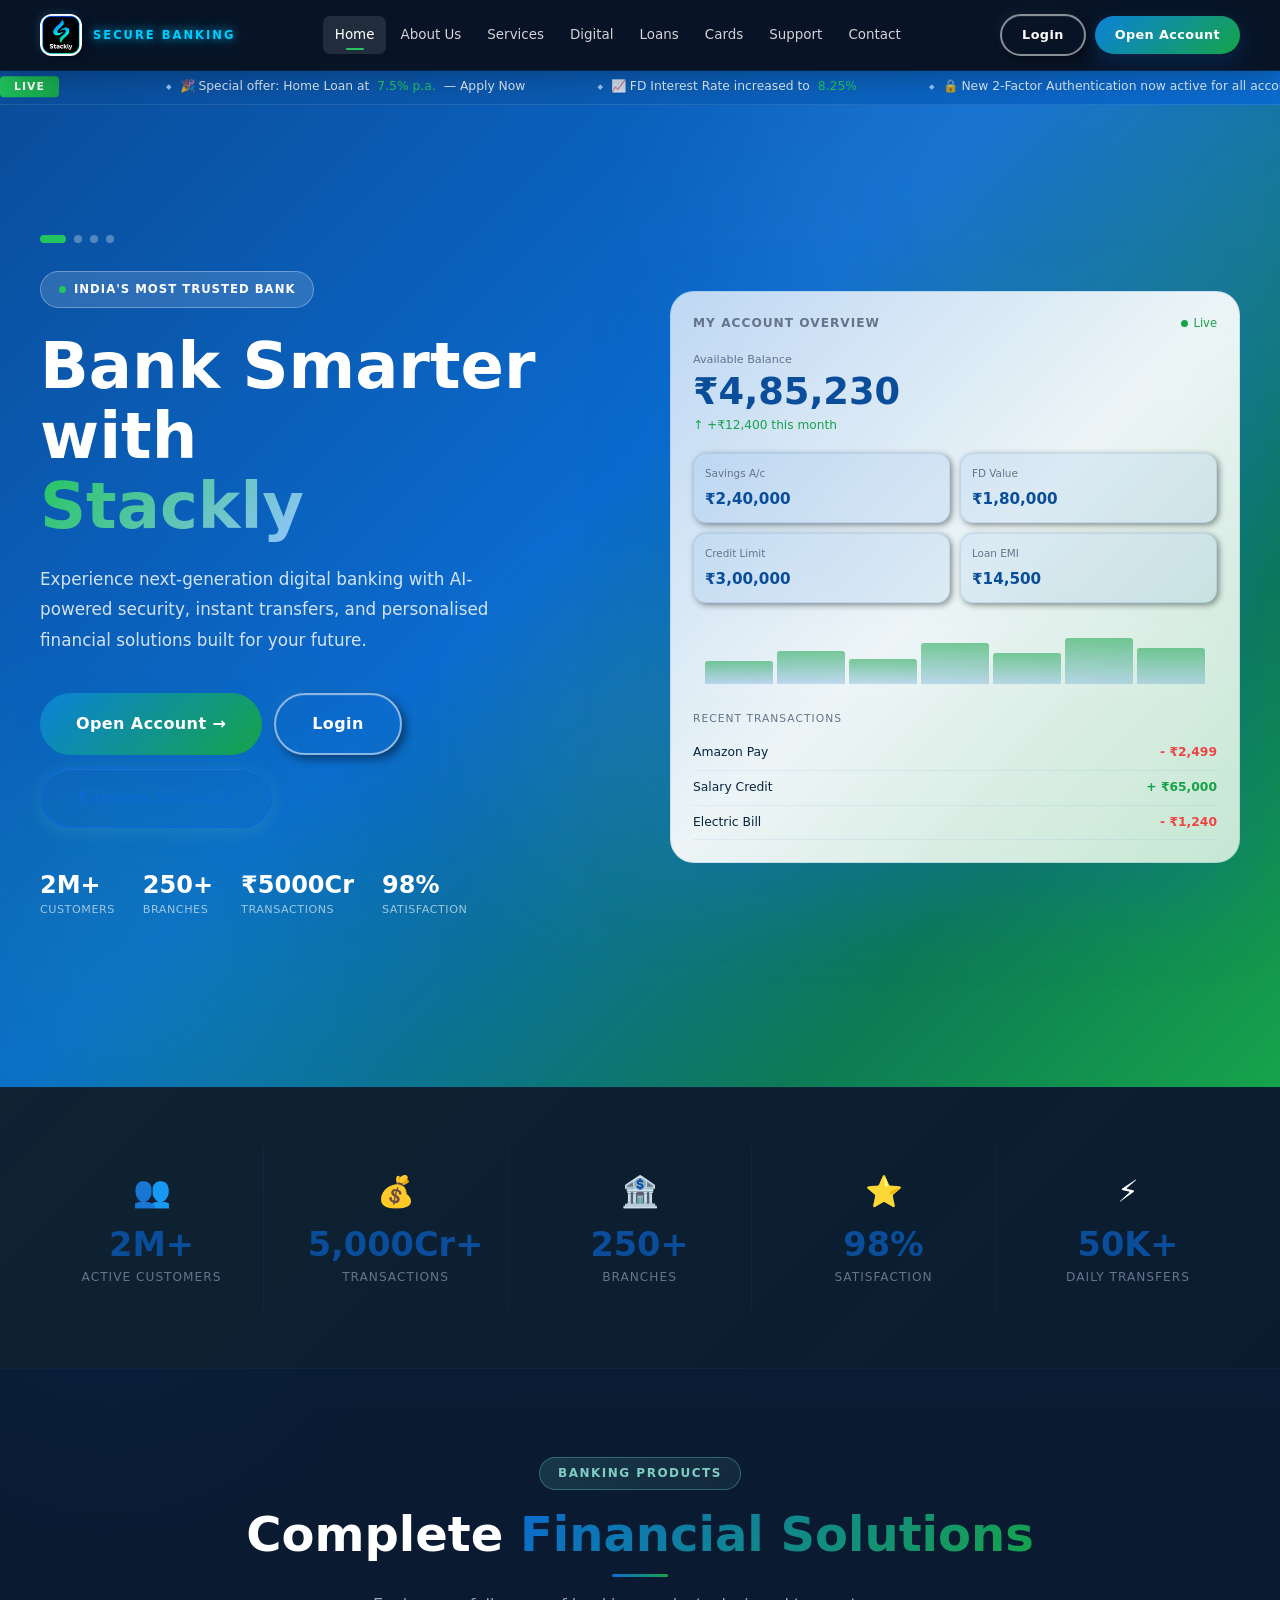
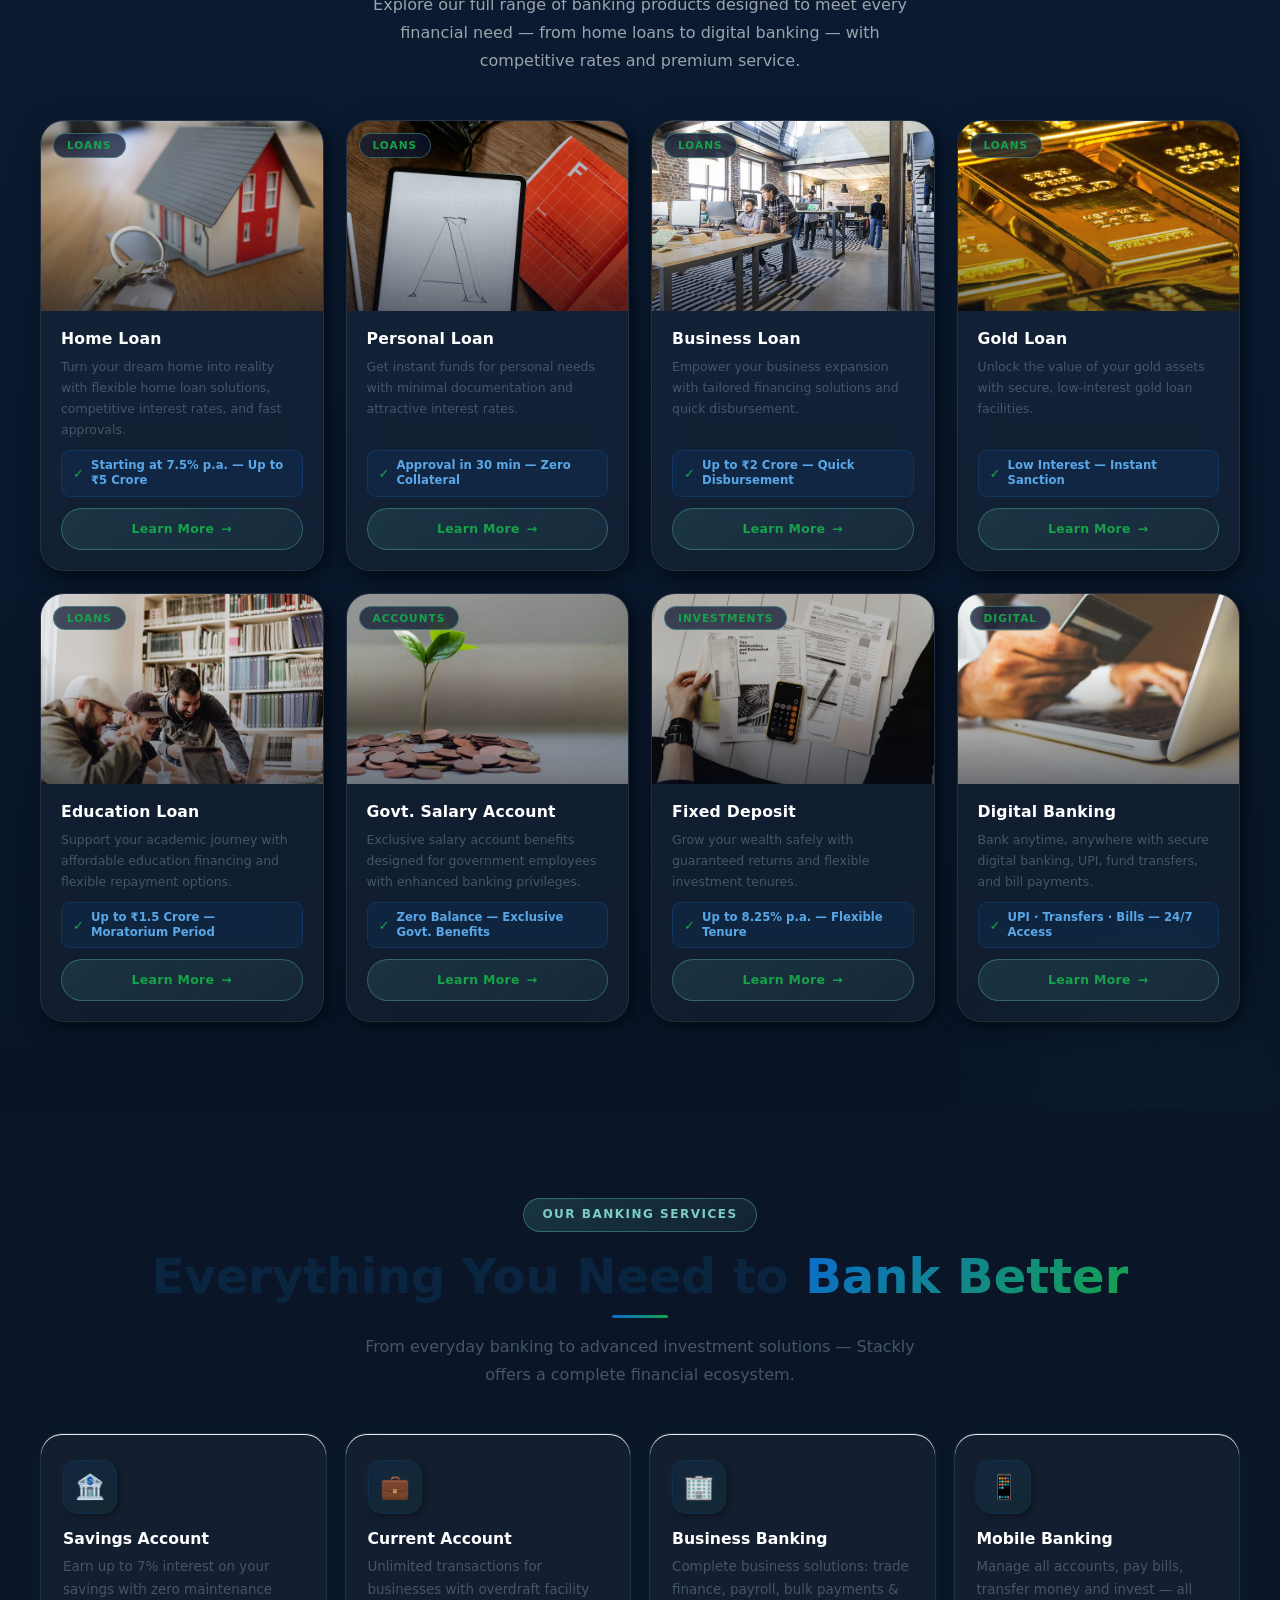
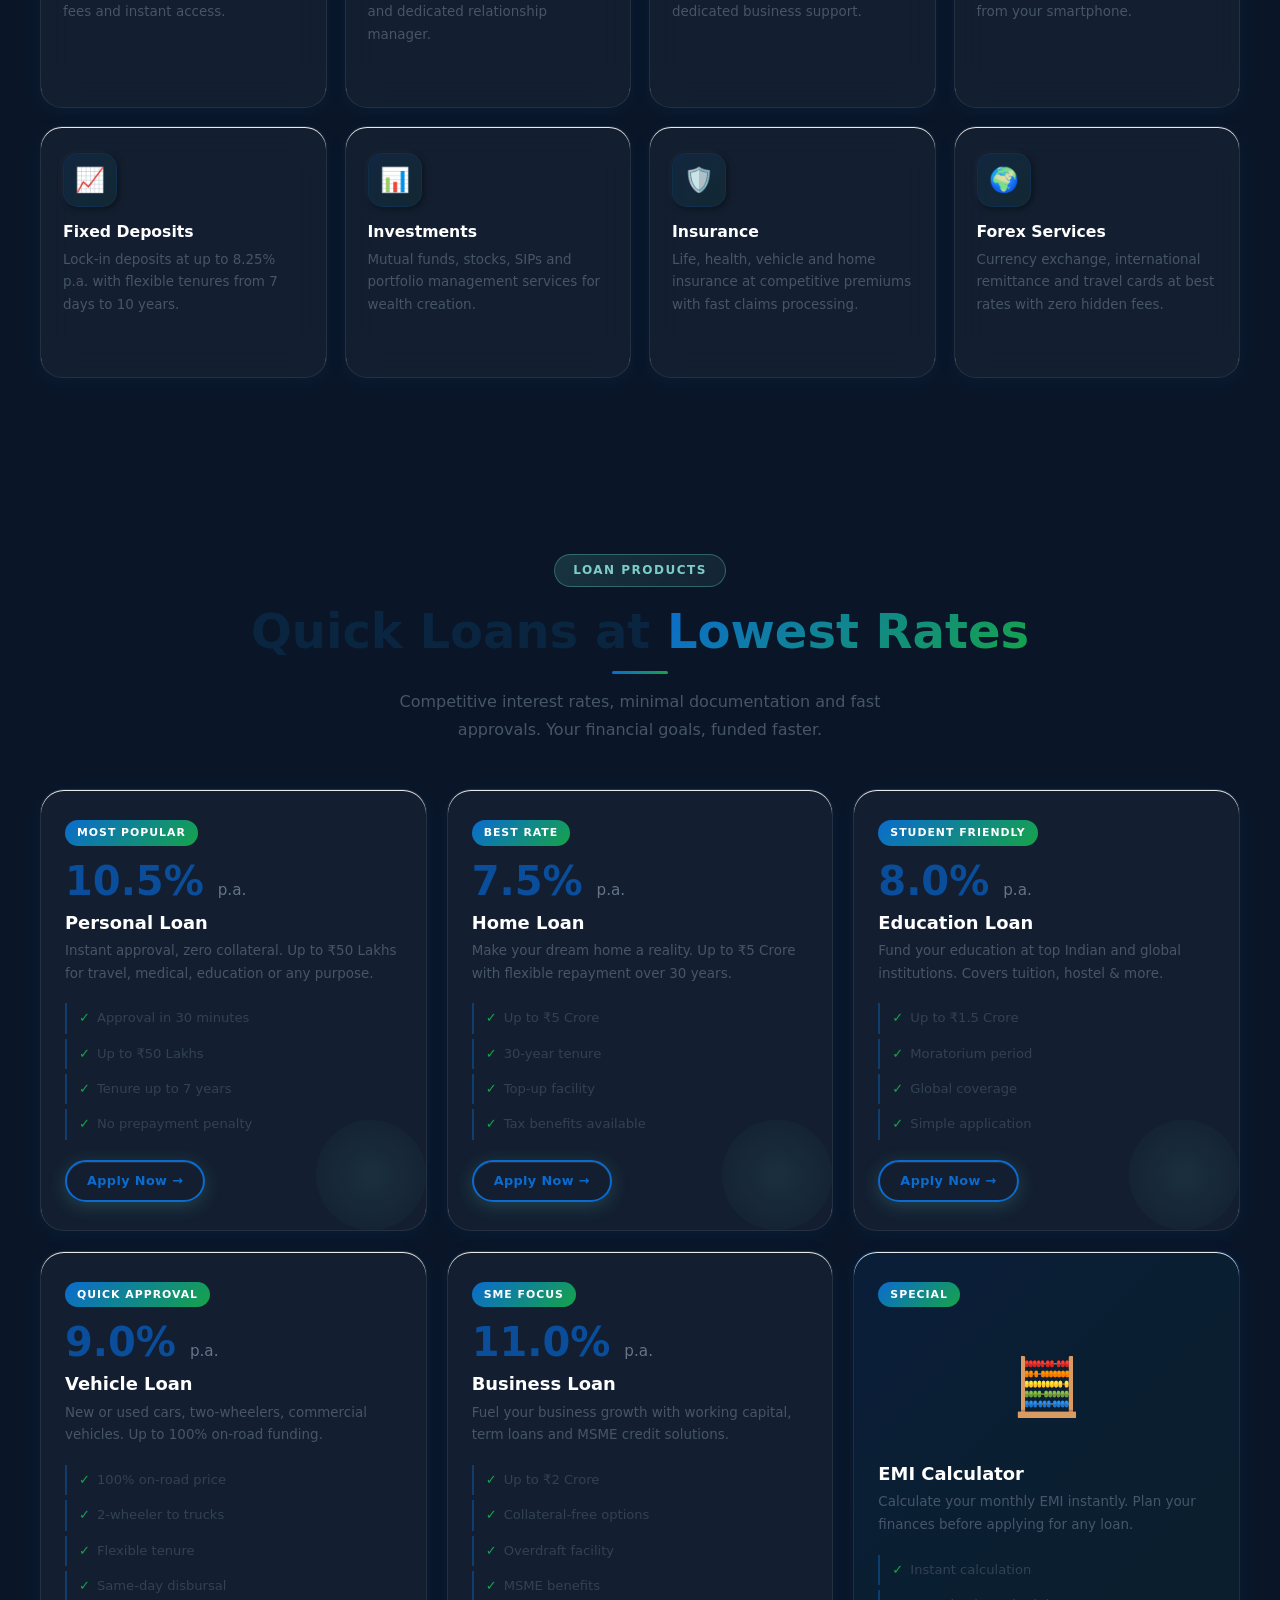
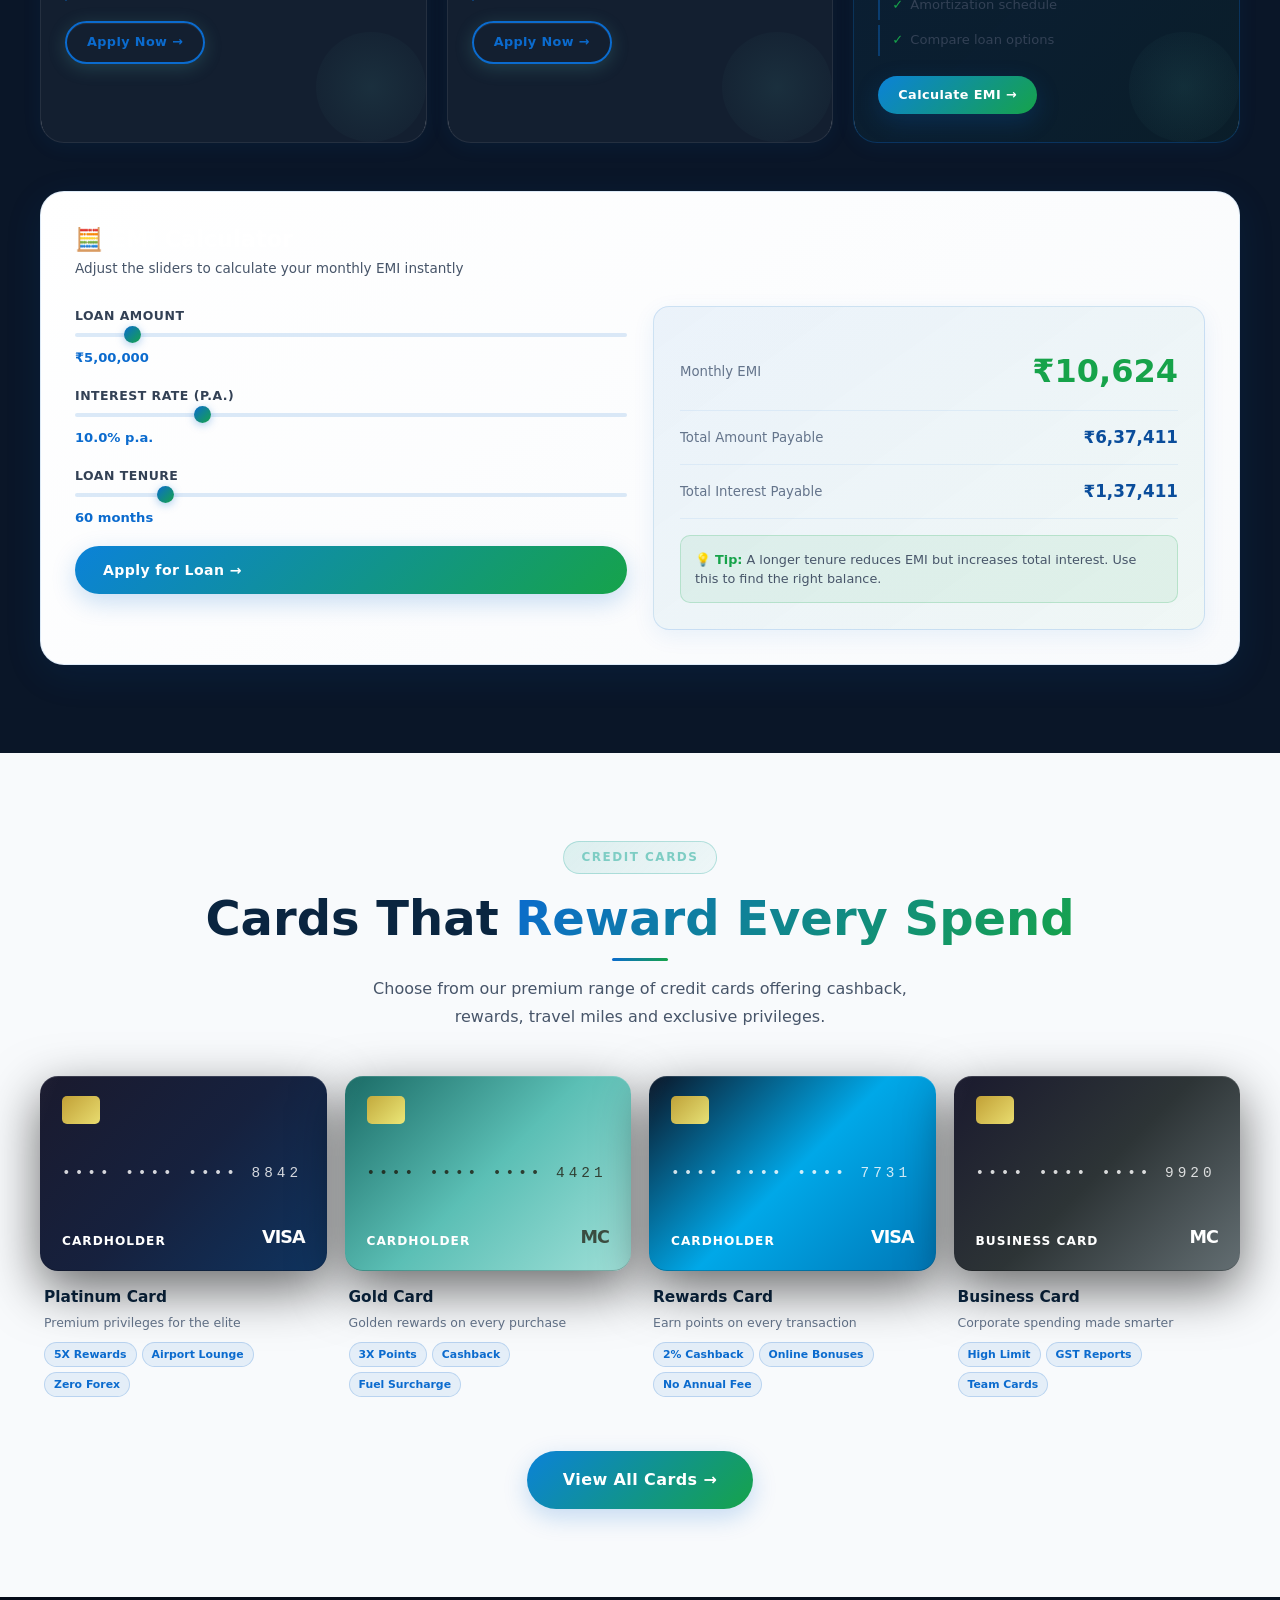
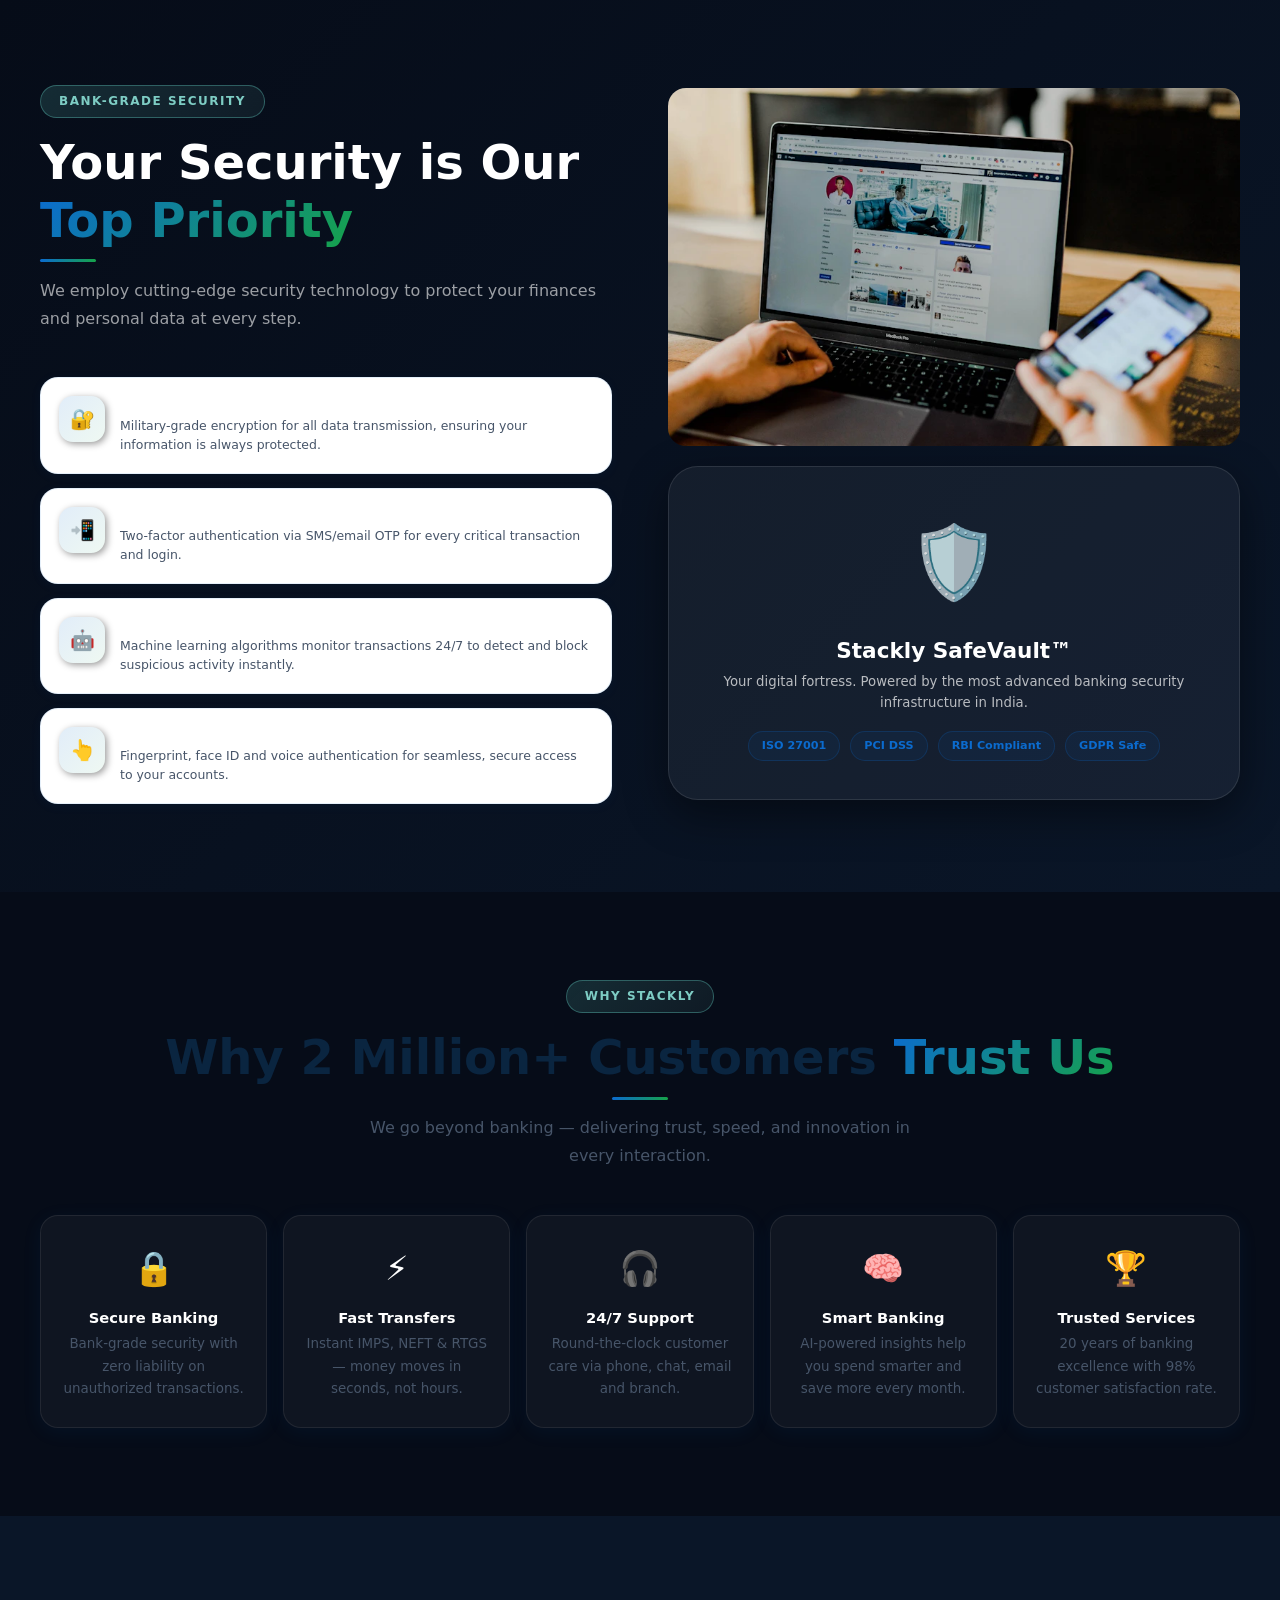
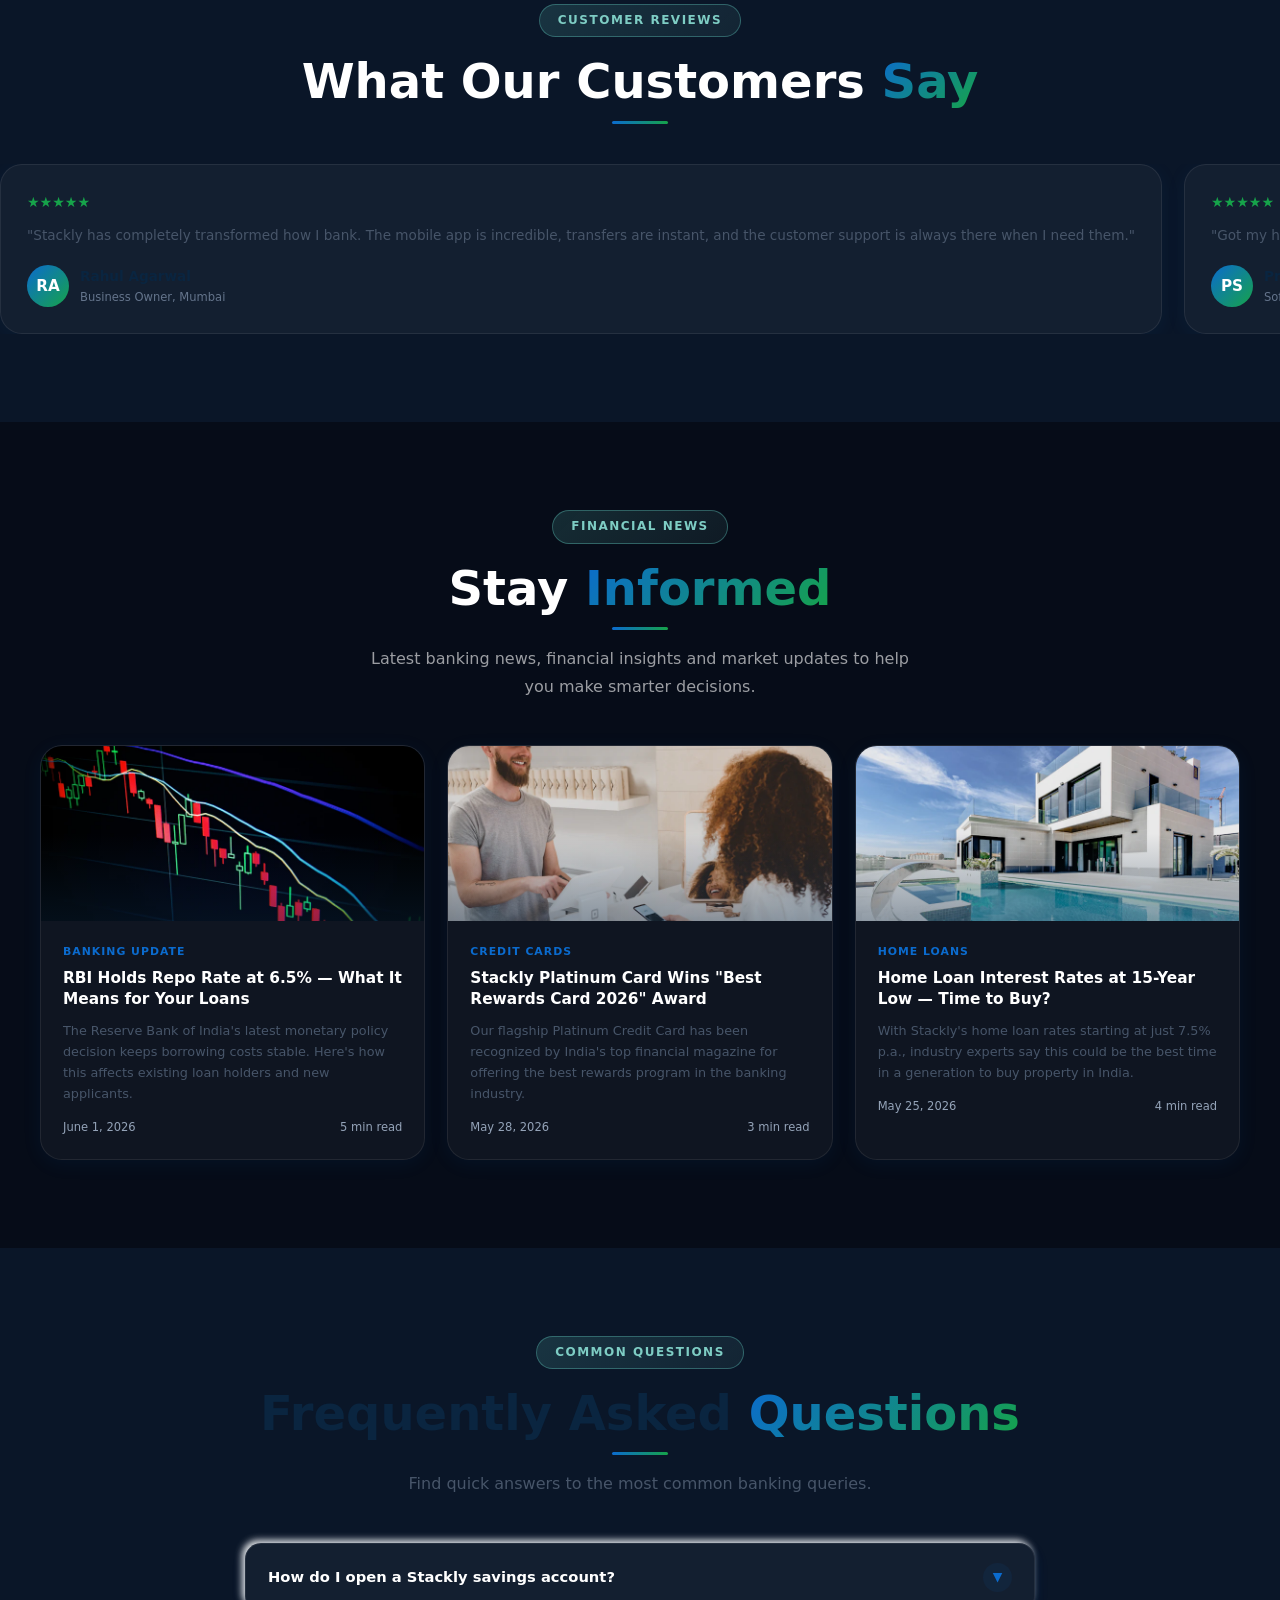
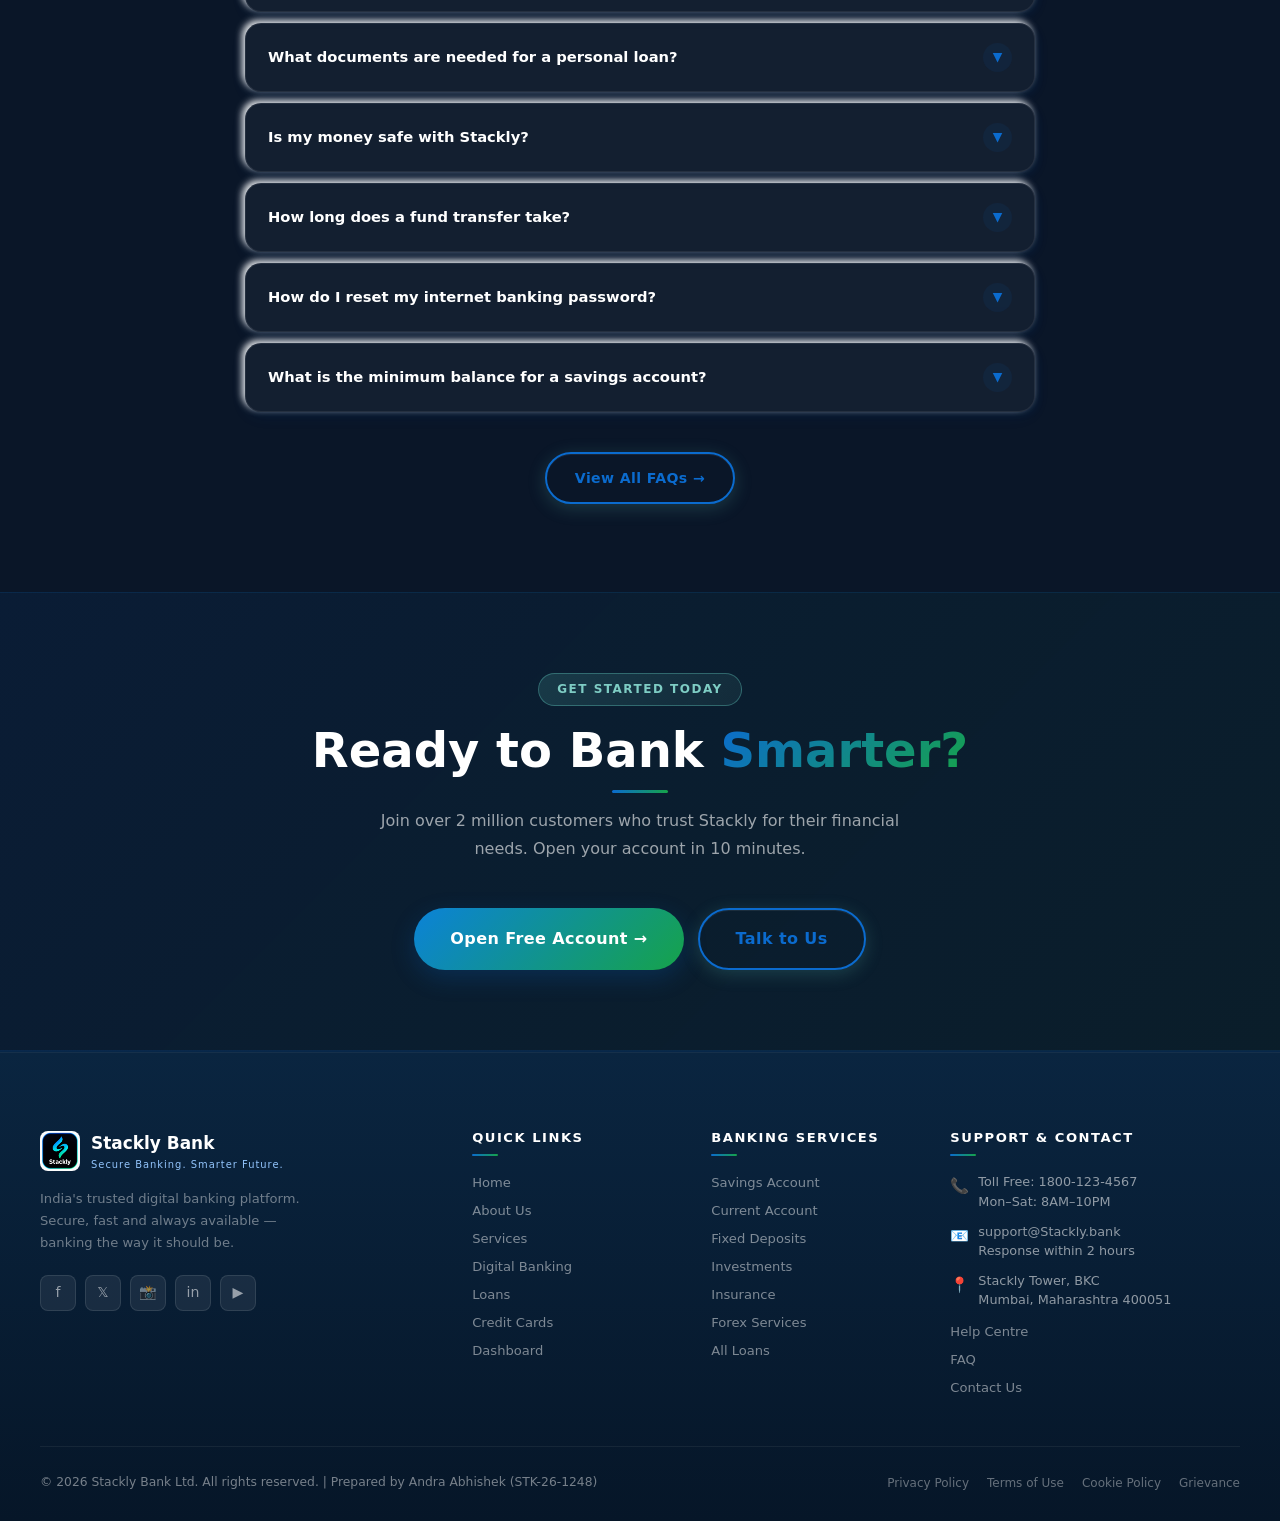
==== commit d360c1a8: "jhhjbh" ====
--- a/index.html
+++ b/index.html
@@ -29,7 +29,7 @@
   <div class="container">
     <div class="navbar-inner">
       <a href="index.html" class="nav-logo">
-        <img class="nav-logo-icon" src="images/logo.webp" alt="Stackly">
+        <img class="nav-logo-icon" src="images/stackly-bank-logo.webp" alt="Stackly">
         <div class="nav-logo-text">
           <span class="nav-logo-name">Stackly</span>
           <span class="nav-logo-tagline">Secure Banking</span>
@@ -946,7 +946,7 @@
     <div class="footer-grid">
       <div class="footer-brand">
         <a href="index.html" class="footer-logo-wrap">
-          <img class="footer-logo-icon" src="images/logo.webp" alt="Stackly">
+          <img class="footer-logo-icon" src="images/stackly-bank-logo.webp" alt="Stackly">
           <div>
             <div class="footer-logo-name">Stackly Bank</div>
             <div class="footer-tagline-text">Secure Banking. Smarter Future.</div>
--- a/css/styles.css
+++ b/css/styles.css
@@ -125,12 +125,16 @@
 .nav-logo{display:flex;align-items:center;gap:11px;flex-shrink:0}
 .nav-logo-icon{
   width:42px;height:42px;
-  border-radius:10px;object-fit:cover;display:block;flex-shrink:0;
+  border-radius:8px;object-fit:contain;display:block;flex-shrink:0;
   filter:none
 }
-.nav-logo-text{display:flex;flex-direction:column}
-.nav-logo-name{font-size:1.1rem;font-weight:800;color:var(--white);line-height:1.1}
-.nav-logo-tagline{font-size:.6rem;color:var(--teal-light);letter-spacing:1px;text-transform:uppercase}
+.nav-logo-text{display:flex;flex-direction:column;justify-content:center}
+.nav-logo-name{display:none}
+.nav-logo-tagline{
+  font-size:.72rem;font-weight:700;letter-spacing:2px;text-transform:uppercase;
+  color:#00CCFF;
+  text-shadow:0 0 8px rgba(0,204,255,.7),0 0 16px rgba(0,204,255,.4)
+}
 .nav-links{display:flex;align-items:center;gap:2px}
 .nav-links a{
   padding:8px 12px;font-size:.84rem;font-weight:500;
@@ -605,7 +609,7 @@
 .footer-logo-wrap{display:flex;align-items:center;gap:11px;margin-bottom:15px;text-decoration:none}
 .footer-logo-icon{
   width:40px;height:40px;
-  border-radius:9px;object-fit:cover;display:block;flex-shrink:0;
+  border-radius:8px;object-fit:contain;display:block;flex-shrink:0;
   filter:none
 }
 .footer-logo-name{font-size:1.06rem;font-weight:800;color:var(--white)}
@@ -3209,3 +3213,92 @@
   background:linear-gradient(135deg,#0B82D8,#16A34A);
   color:#FFFFFF
 }
+
+/* ══ GLOBAL TEXT VISIBILITY FIX ════════════════════════════
+   [data-theme="dark"] .section-title sets colour:#FFF which
+   makes text invisible on the light-background sections from
+   the redesign CSS. Override here with higher specificity.
+   ══════════════════════════════════════════════════════════ */
+
+/* Light-background sections → dark text */
+.services-section .section-title,
+.cards-section .section-title,
+.loans-section .section-title,
+.stats-section .section-title,
+.why-section .section-title,
+.faq-section .section-title,
+.about-values-grid ~ * .section-title,
+html[data-theme="dark"] .services-section .section-title,
+html[data-theme="dark"] .cards-section .section-title,
+html[data-theme="dark"] .loans-section .section-title,
+html[data-theme="dark"] .stats-section .section-title,
+html[data-theme="dark"] .why-section .section-title,
+html[data-theme="dark"] .faq-section .section-title{
+  color:#0A2540 !important
+}
+.services-section .section-subtitle,
+.cards-section .section-subtitle,
+.loans-section .section-subtitle,
+.stats-section .section-subtitle,
+.why-section .section-subtitle,
+.faq-section .section-subtitle,
+html[data-theme="dark"] .services-section .section-subtitle,
+html[data-theme="dark"] .cards-section .section-subtitle,
+html[data-theme="dark"] .loans-section .section-subtitle,
+html[data-theme="dark"] .why-section .section-subtitle,
+html[data-theme="dark"] .faq-section .section-subtitle{
+  color:#475569 !important
+}
+
+/* Gradient span text for light sections */
+.services-section .section-title span,
+.cards-section .section-title span,
+.loans-section .section-title span,
+.why-section .section-title span,
+.faq-section .section-title span,
+html[data-theme="dark"] .cards-section .section-title span,
+html[data-theme="dark"] .services-section .section-title span,
+html[data-theme="dark"] .loans-section .section-title span,
+html[data-theme="dark"] .why-section .section-title span{
+  background:linear-gradient(135deg,#0B6BCE,#16A34A) !important;
+  -webkit-background-clip:text !important;
+  -webkit-text-fill-color:transparent !important;
+  background-clip:text !important
+}
+
+/* Dark-background sections → keep white text */
+.security-section .section-title,
+.news-section .section-title,
+.testimonials-section .section-title,
+html[data-theme="dark"] .security-section .section-title,
+html[data-theme="dark"] .news-section .section-title{
+  color:#FFFFFF !important
+}
+.security-section .section-subtitle,
+.news-section .section-subtitle,
+html[data-theme="dark"] .security-section .section-subtitle,
+html[data-theme="dark"] .news-section .section-subtitle{
+  color:rgba(255,255,255,.6) !important
+}
+
+/* ── Security badge text visibility fix ───────────────────── */
+.security-badge-main{
+  background:rgba(255,255,255,.05) !important;
+  border:1px solid rgba(255,255,255,.1) !important;
+  box-shadow:0 14px 44px rgba(0,0,0,.45) !important
+}
+.security-badge-main h3{color:#FFFFFF !important}
+.security-badge-main p{color:rgba(255,255,255,.7) !important}
+.security-icon-main{color:#FFFFFF !important;opacity:.9}
+
+/* ── Navbar logo: hide name, always show highlighted tagline ── */
+.nav-logo-name,
+.navbar.scrolled .nav-logo-name{display:none !important}
+.nav-logo-tagline,
+.navbar.scrolled .nav-logo-tagline{
+  display:block !important;
+  font-size:.72rem !important;font-weight:700 !important;
+  letter-spacing:2px !important;text-transform:uppercase !important;
+  color:#00CCFF !important;
+  text-shadow:0 0 8px rgba(0,204,255,.75),0 0 18px rgba(0,204,255,.4) !important
+}
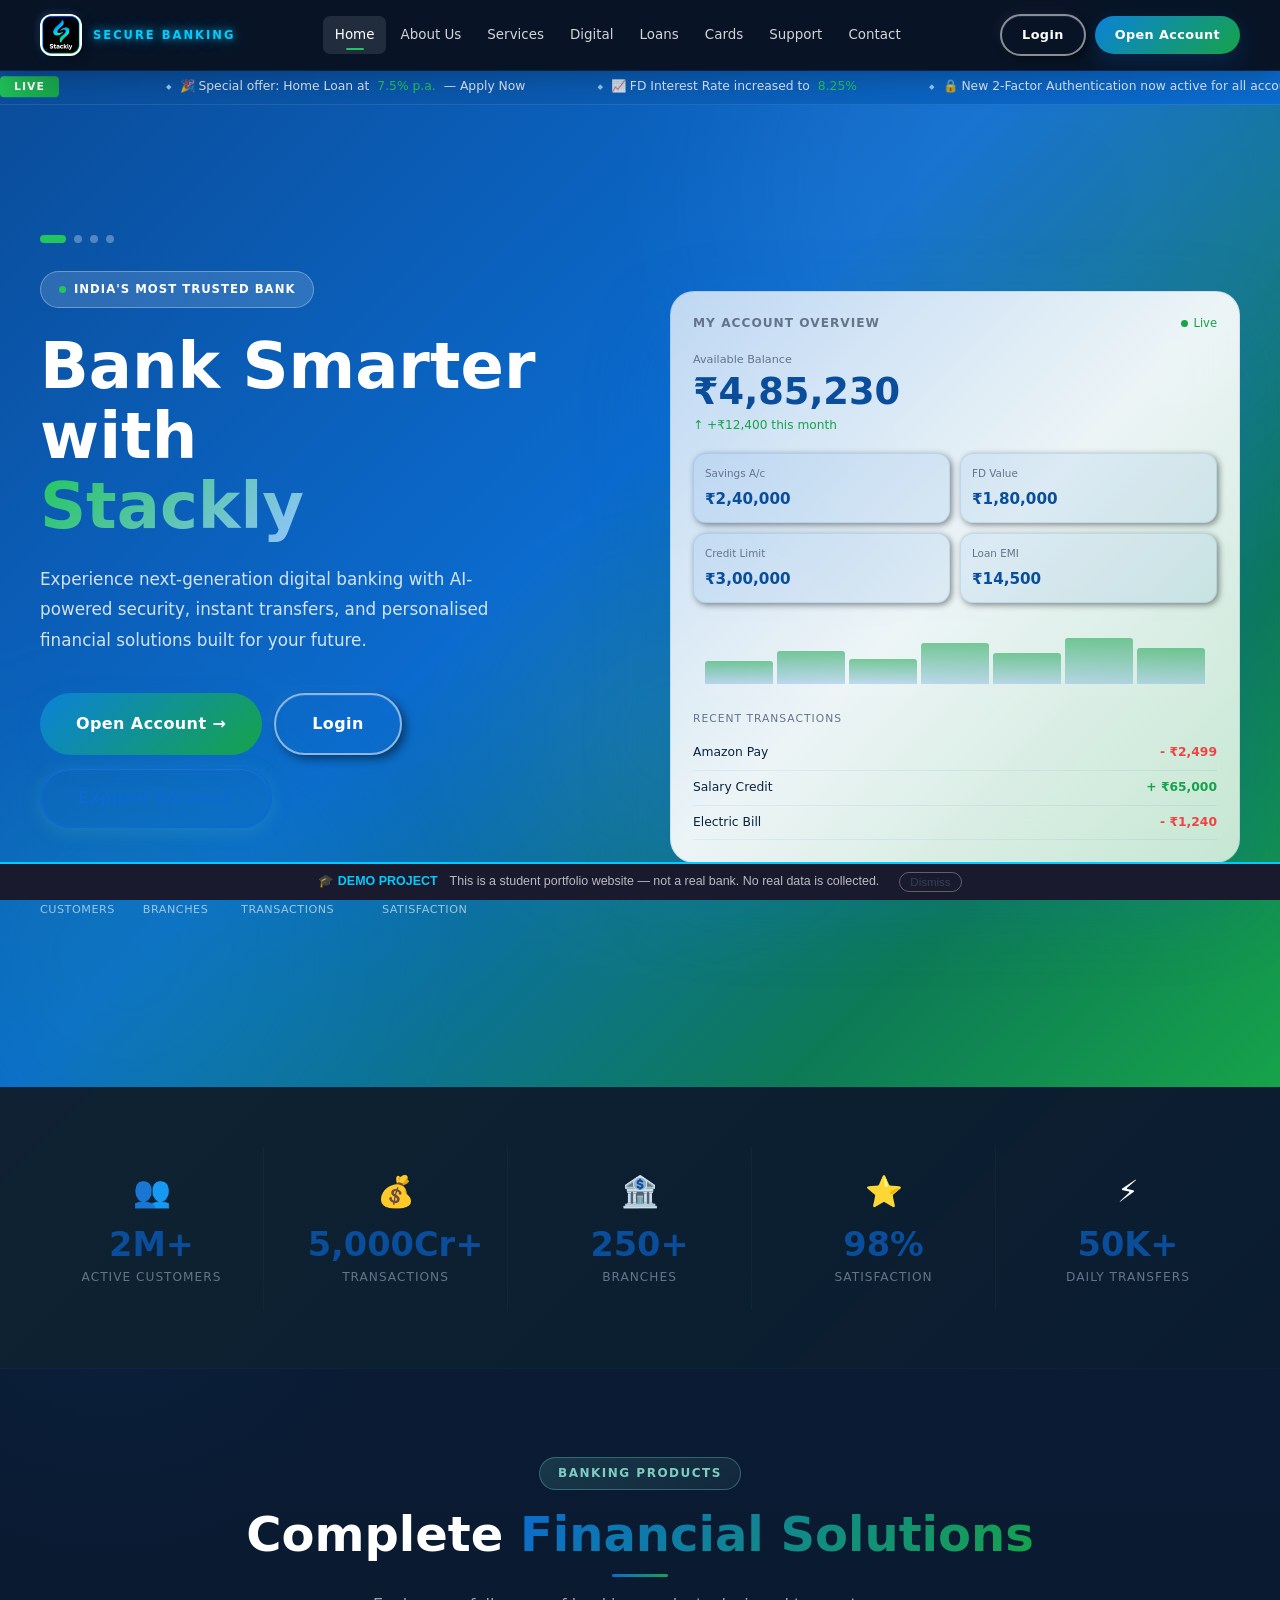
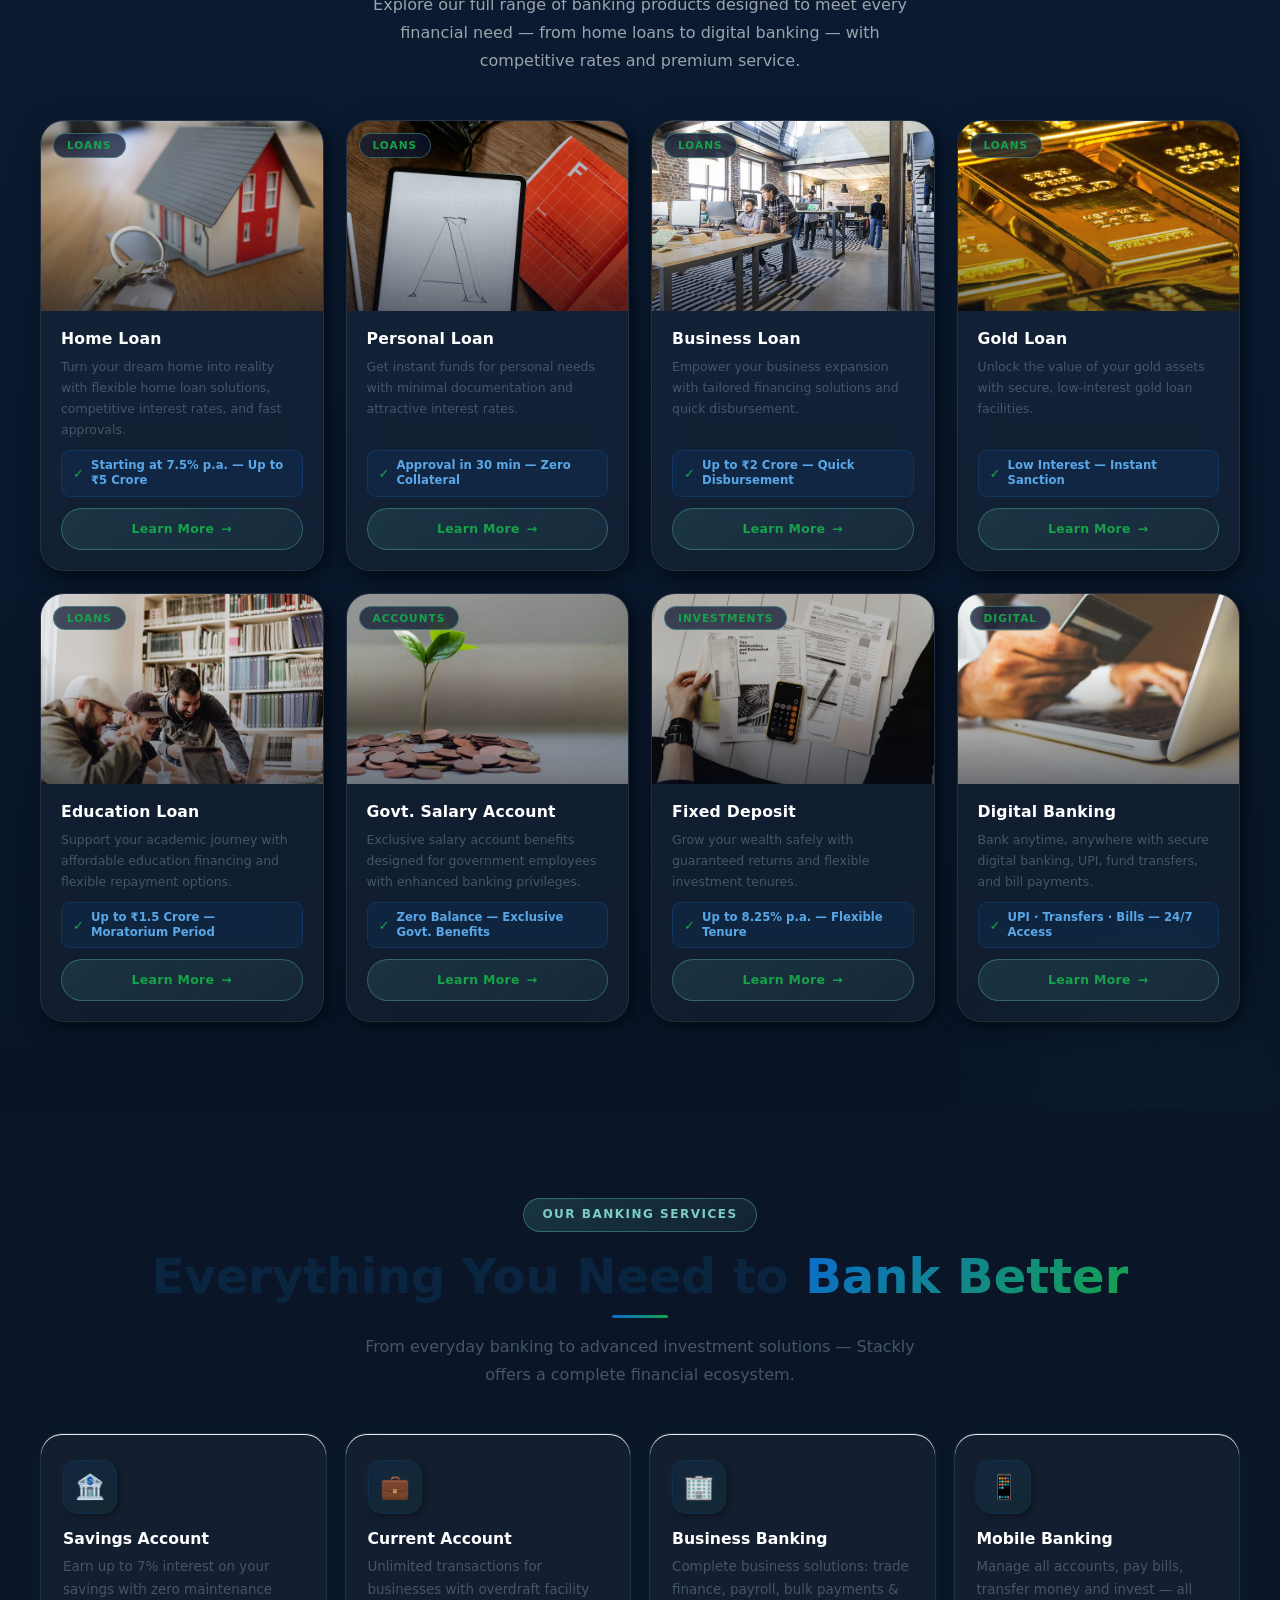
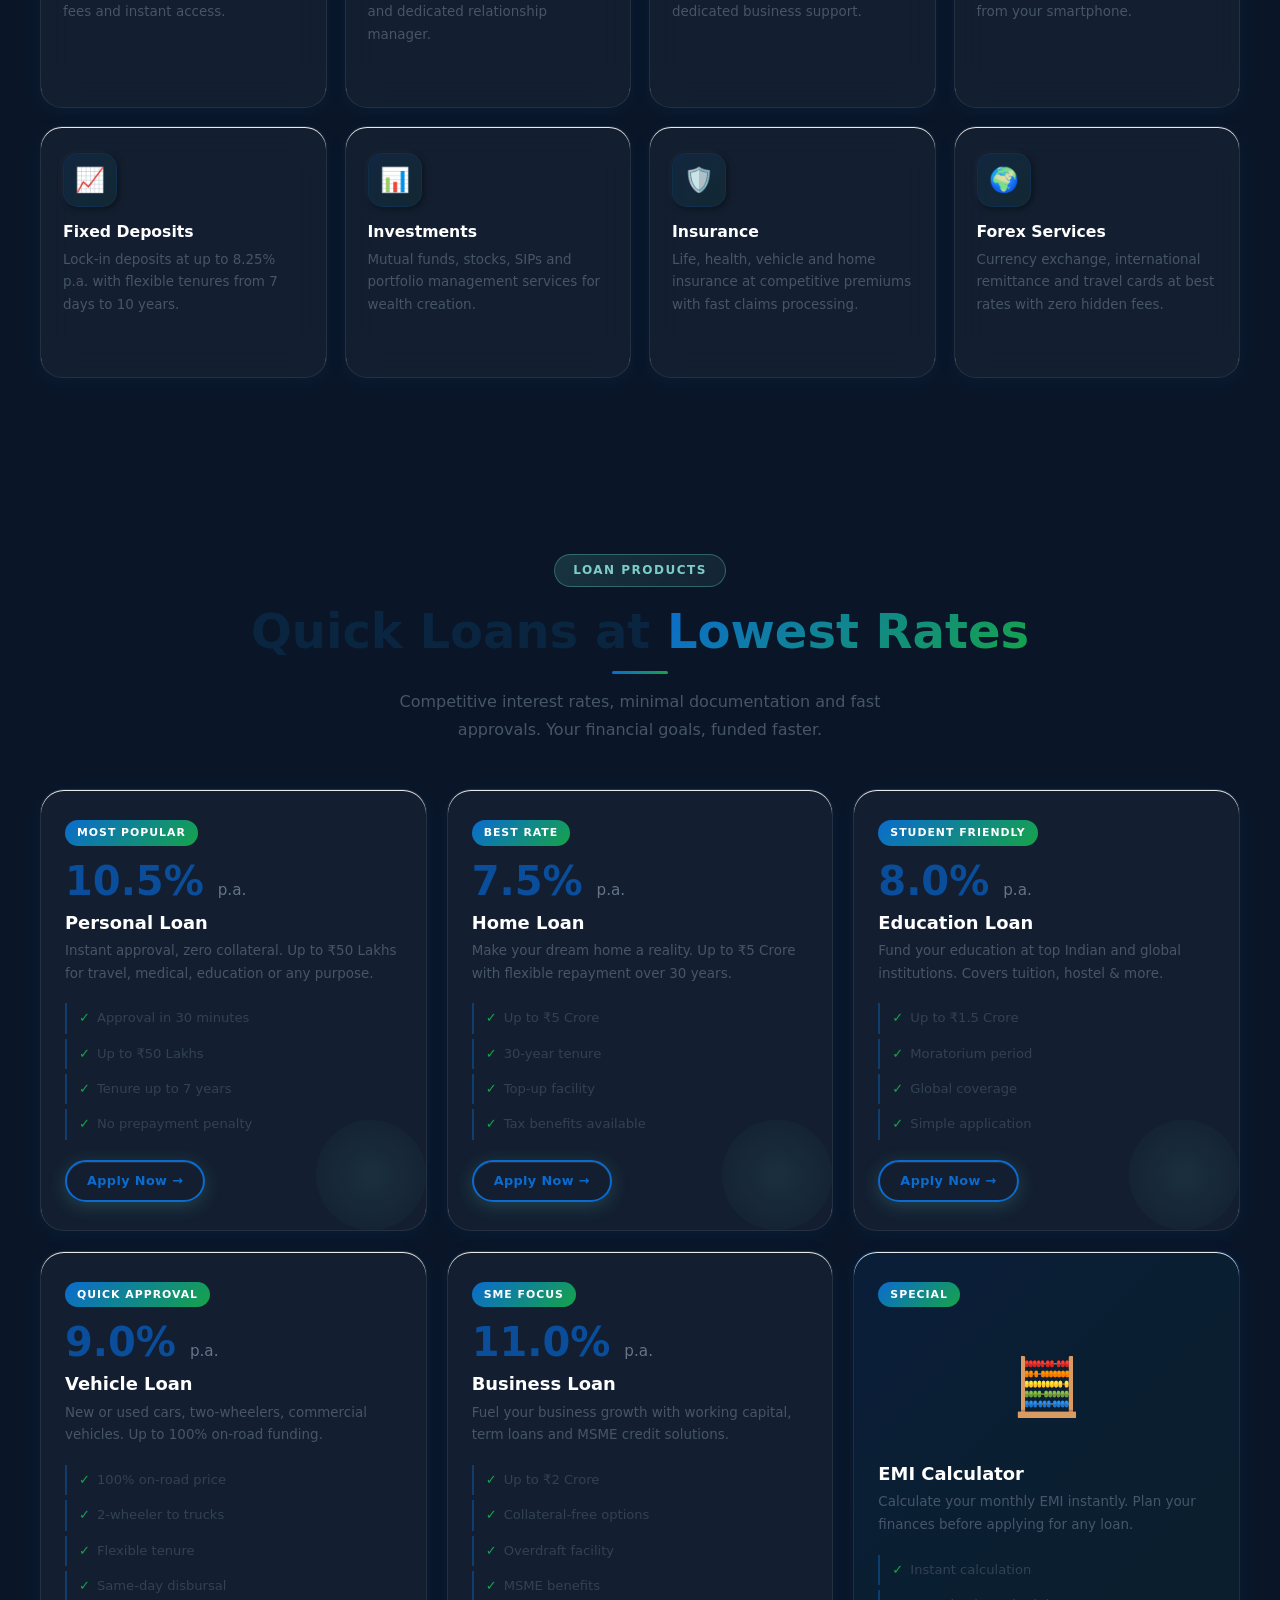
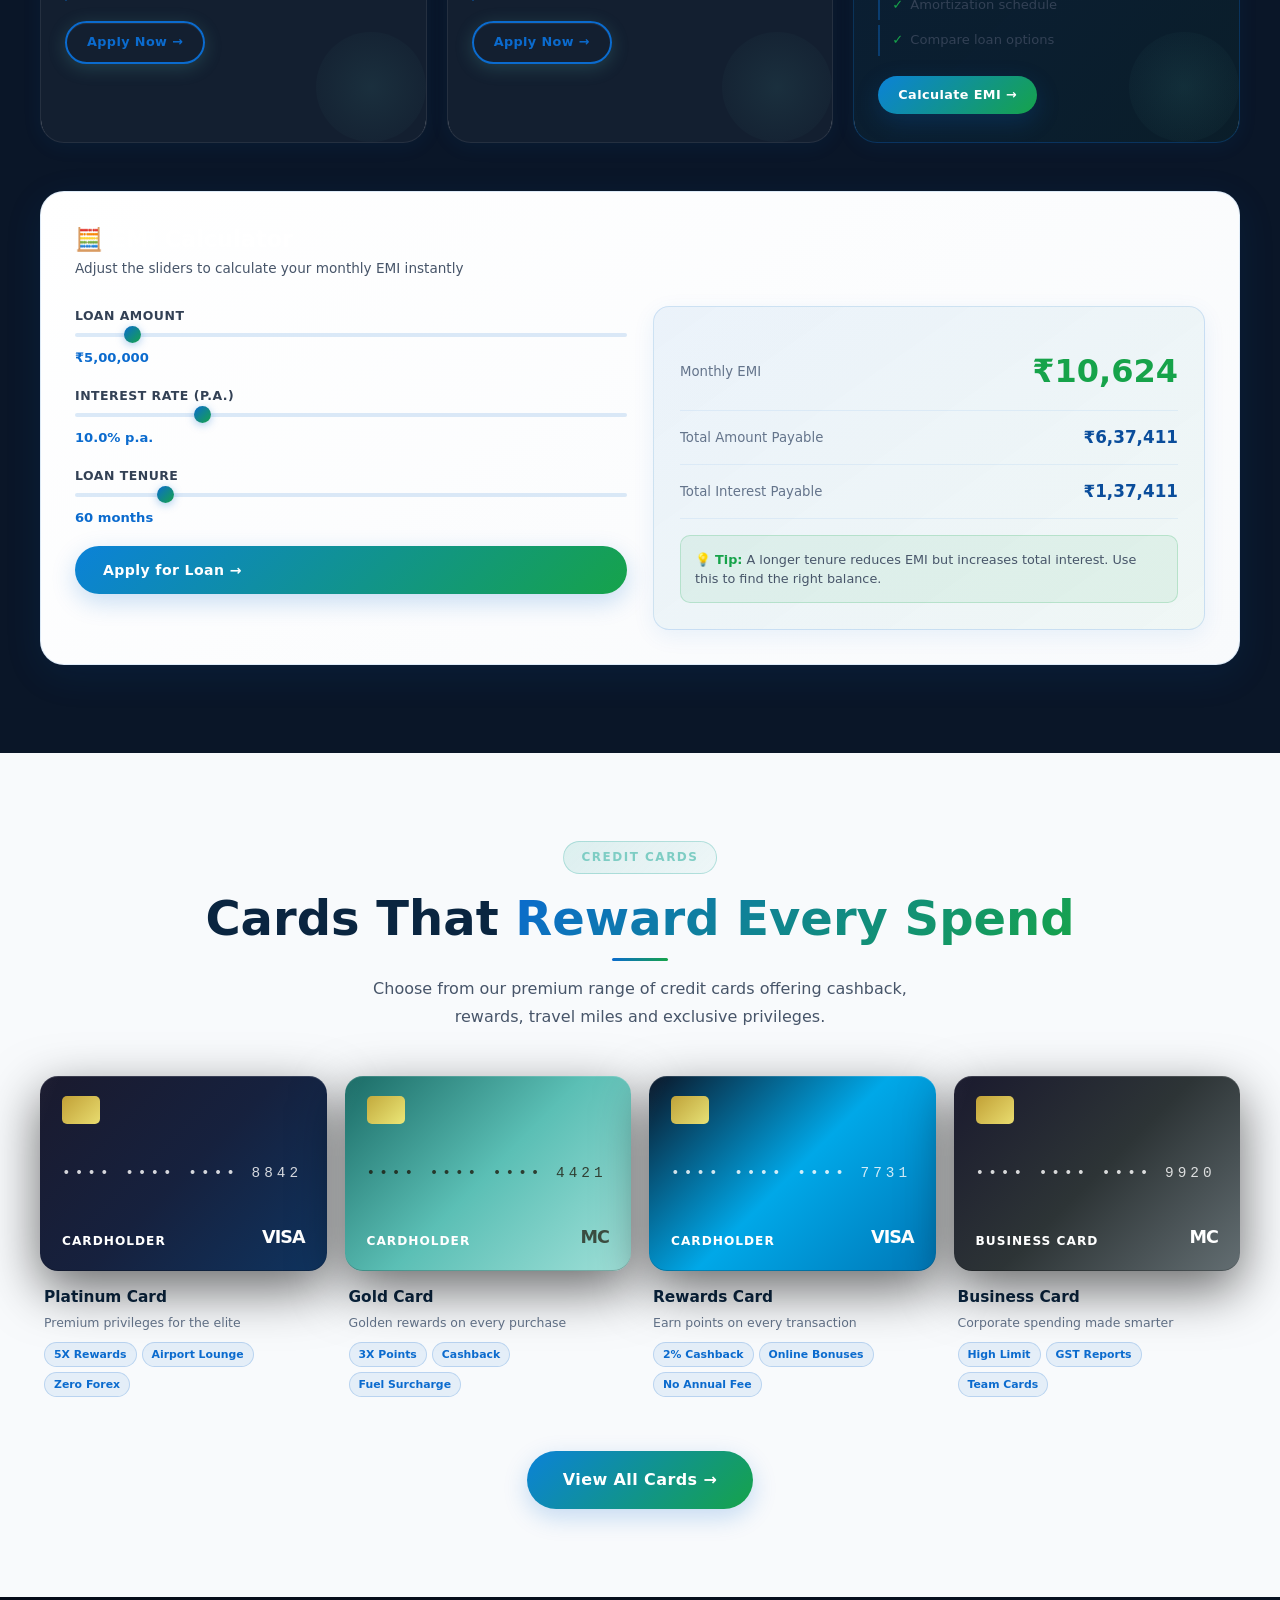
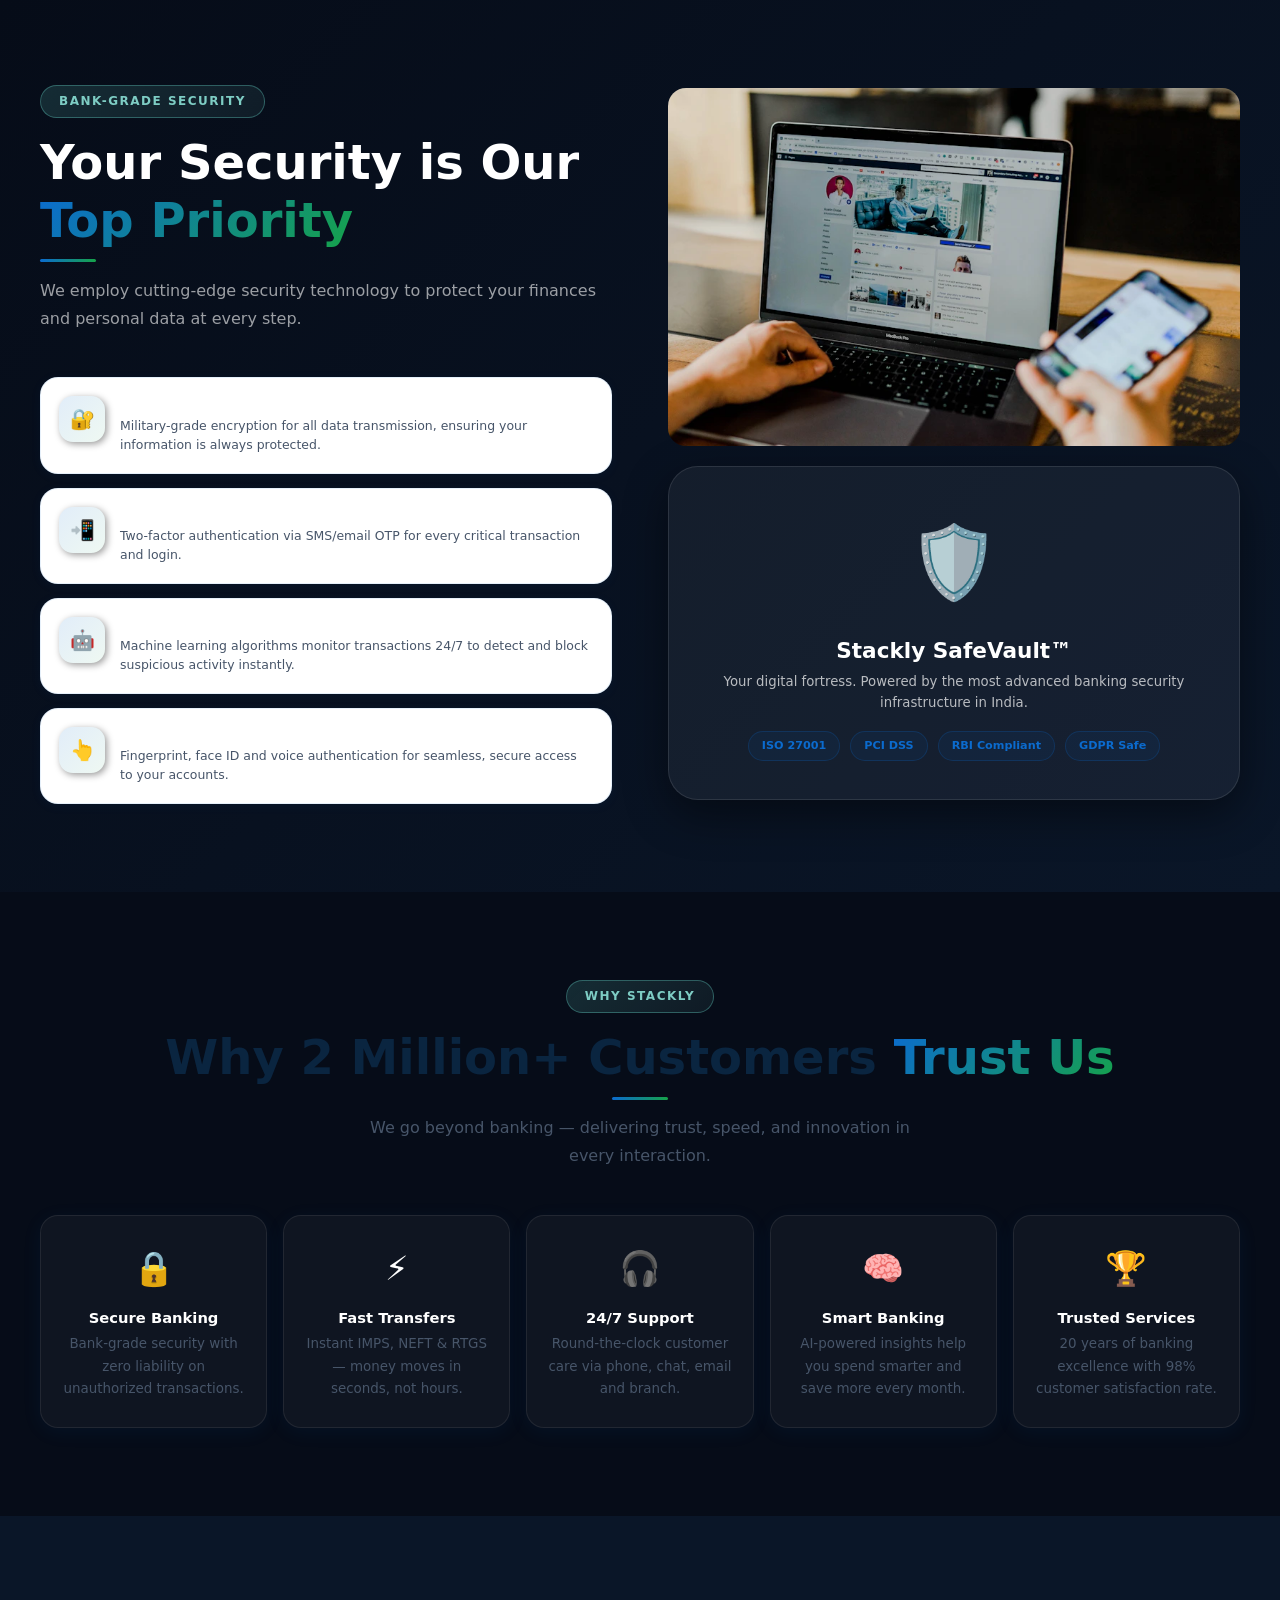
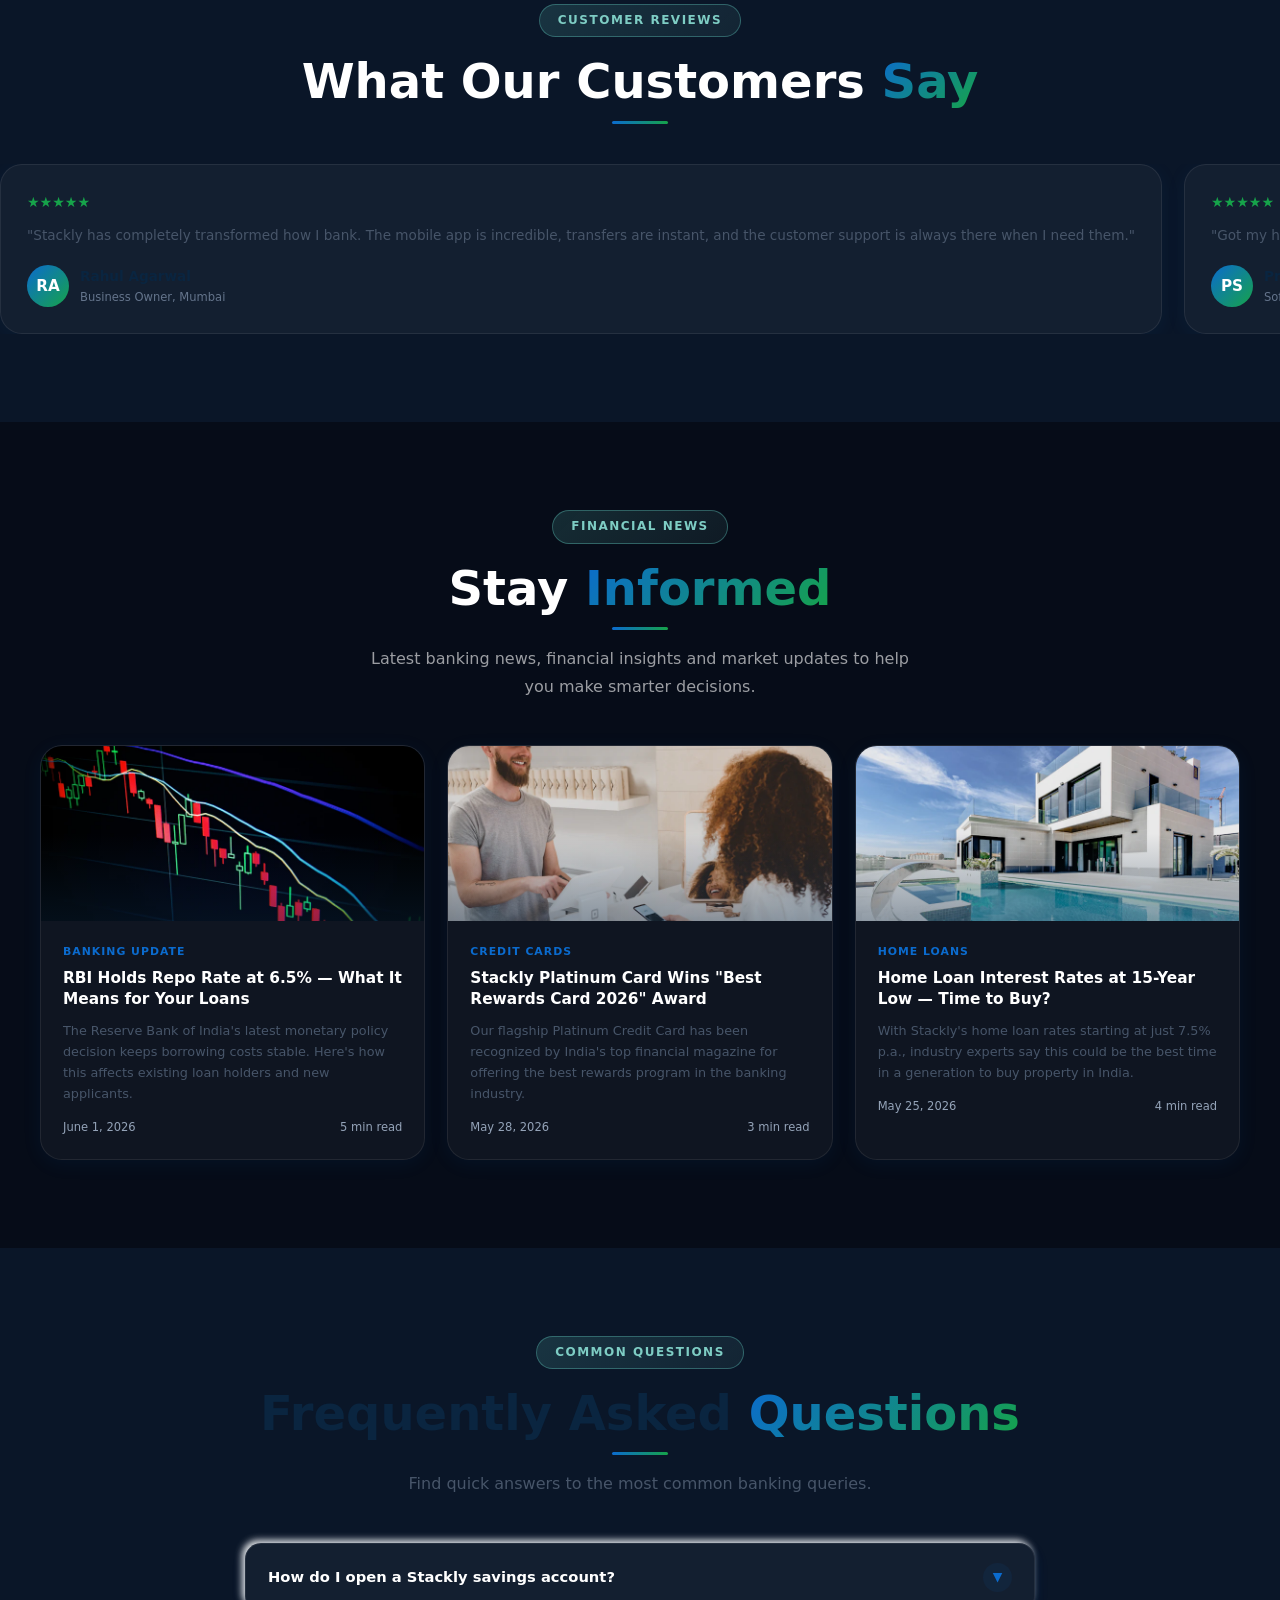
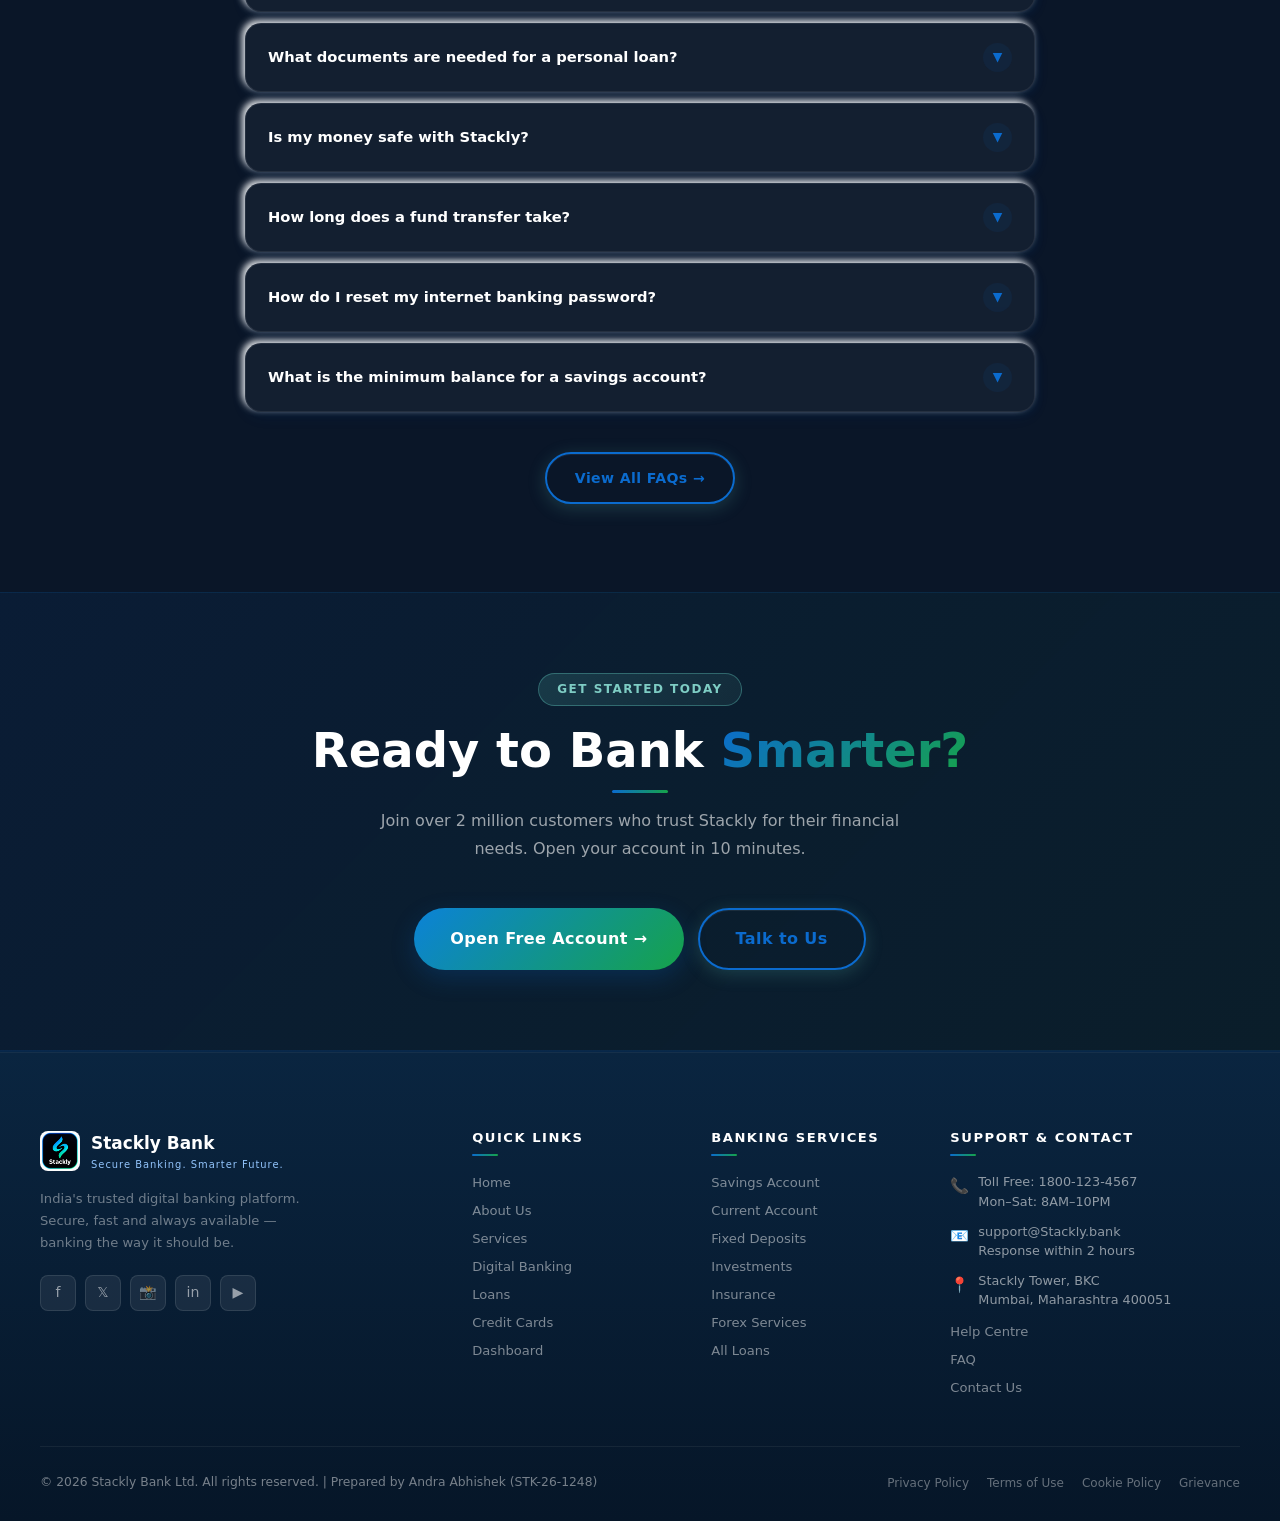
==== commit 8b45f365: "fgf" ====
--- a/index.html
+++ b/index.html
@@ -2,6 +2,10 @@
 <html lang="en" data-theme="dark">
 <head>
 <meta charset="UTF-8">
+<meta http-equiv="X-UA-Compatible" content="IE=edge">
+<meta http-equiv="X-Content-Type-Options" content="nosniff">
+<meta name="referrer" content="strict-origin-when-cross-origin">
+<meta name="robots" content="noindex, nofollow">
 <meta name="viewport" content="width=device-width, initial-scale=1.0">
 <meta name="description" content="Stackly Bank — Secure Banking. Smarter Future. Digital banking, loans, credit cards, and more.">
 <meta name="keywords" content="Stackly Bank, digital banking, loans, credit cards, savings account, secure banking">
@@ -997,7 +1001,7 @@
         </div>
         <div class="footer-contact-item">
           <span class="footer-contact-icon">📍</span>
-          <div class="footer-contact-text"><a href="https://maps.google.com/?q=Stackly+Tower,+BKC,+Mumbai,+Maharashtra+400051" target="_blank" rel="noopener" style="color:inherit;text-decoration:none">Stackly Tower, BKC<br>Mumbai, Maharashtra 400051</a></div>
+          <div class="footer-contact-text"><a href="https://maps.google.com/?q=Stackly+Tower,+BKC,+Mumbai,+Maharashtra+400051" target="_blank" rel="noopener noreferrer" style="color:inherit;text-decoration:none">Stackly Tower, BKC<br>Mumbai, Maharashtra 400051</a></div>
         </div>
         <div class="footer-links" style="margin-top:12px">
           <a href="support.html">Help Centre</a>
@@ -1022,6 +1026,7 @@
 <button class="back-to-top" title="Back to top">↑</button>
 
 <script src="js/main.js"></script>
+<div style="position:fixed;bottom:0;left:0;right:0;z-index:99999;background:#1a1a2e;border-top:2px solid #00CCFF;padding:8px 20px;display:flex;align-items:center;justify-content:center;gap:12px;font-size:.78rem;font-family:sans-serif"><span style="color:#00CCFF;font-weight:700">🎓 DEMO PROJECT</span><span style="color:rgba(255,255,255,.7)">This is a student portfolio website — not a real bank. No real data is collected.</span><button onclick="this.parentElement.style.display='none'" style="background:none;border:1px solid rgba(255,255,255,.3);color:rgba(255,255,255,.6);padding:3px 10px;border-radius:50px;cursor:pointer;font-size:.72rem;margin-left:8px">Dismiss</button></div>
 </body>
 </html>
 
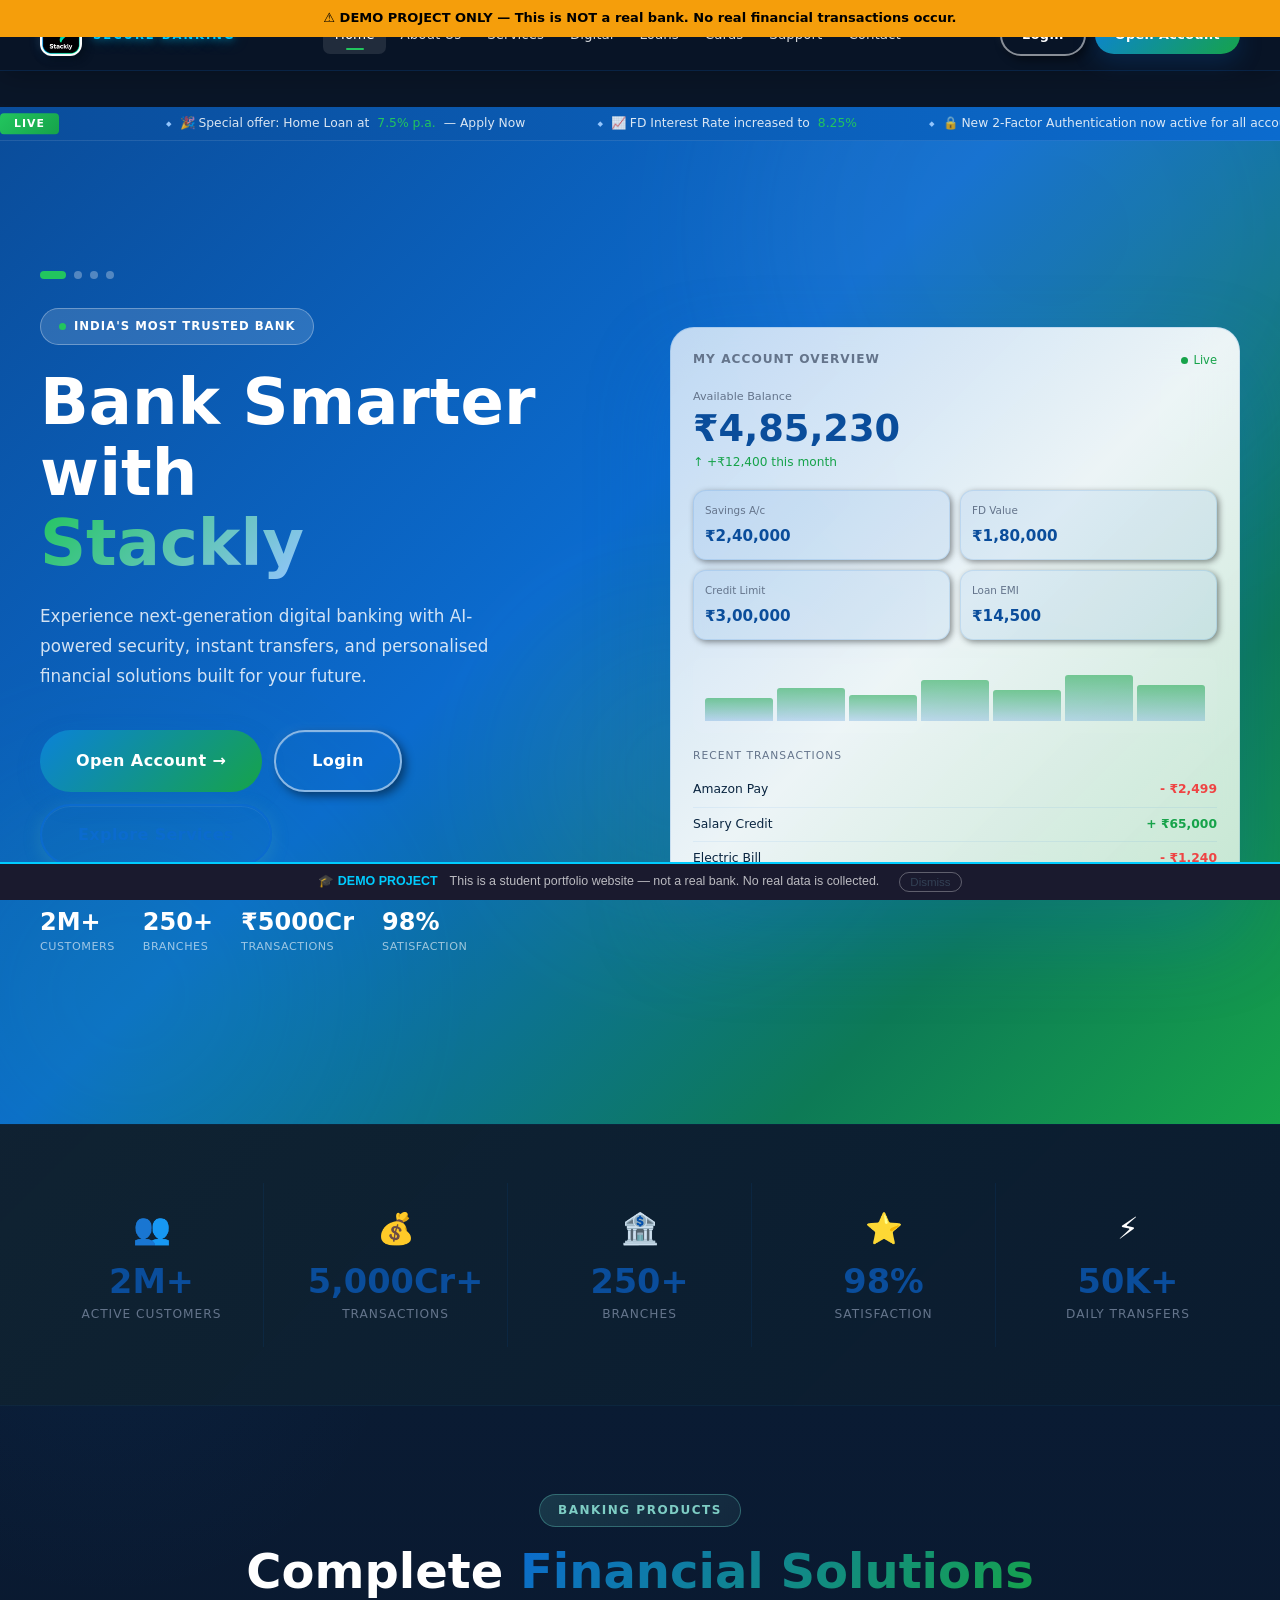
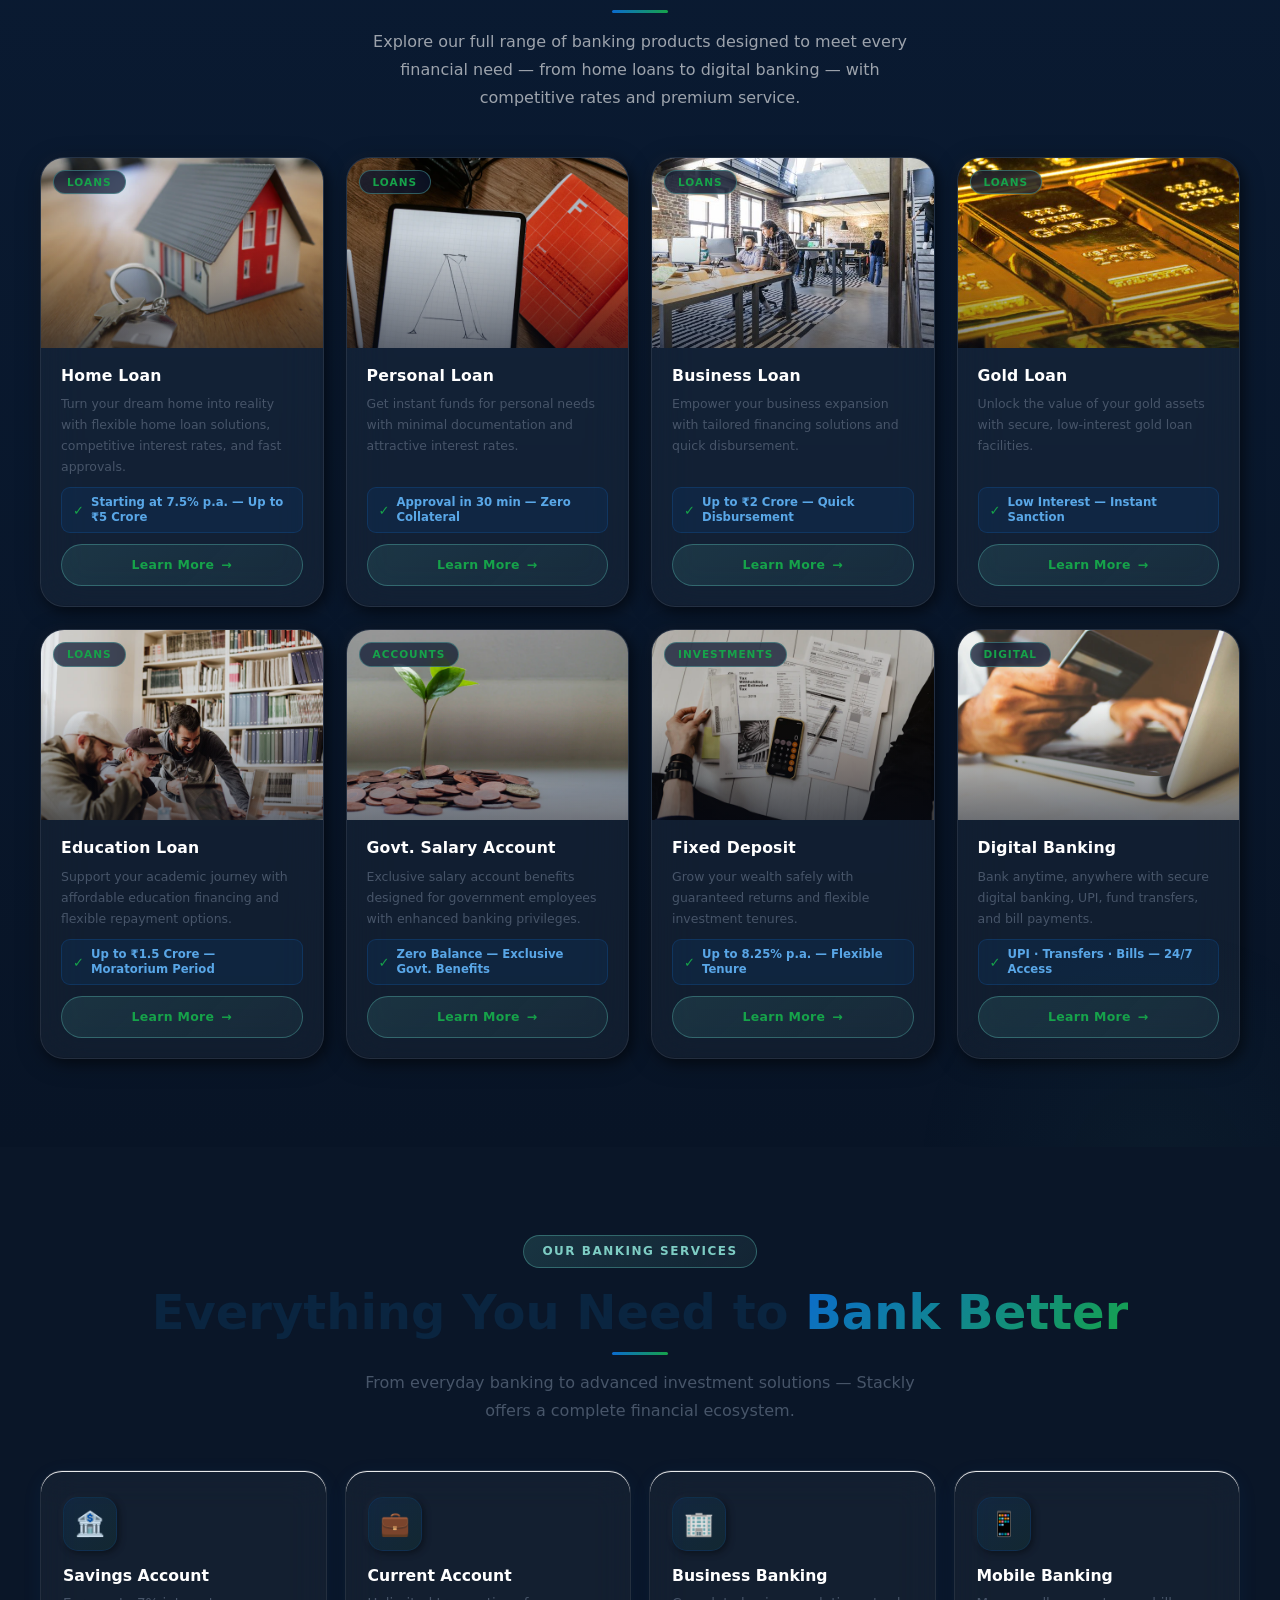
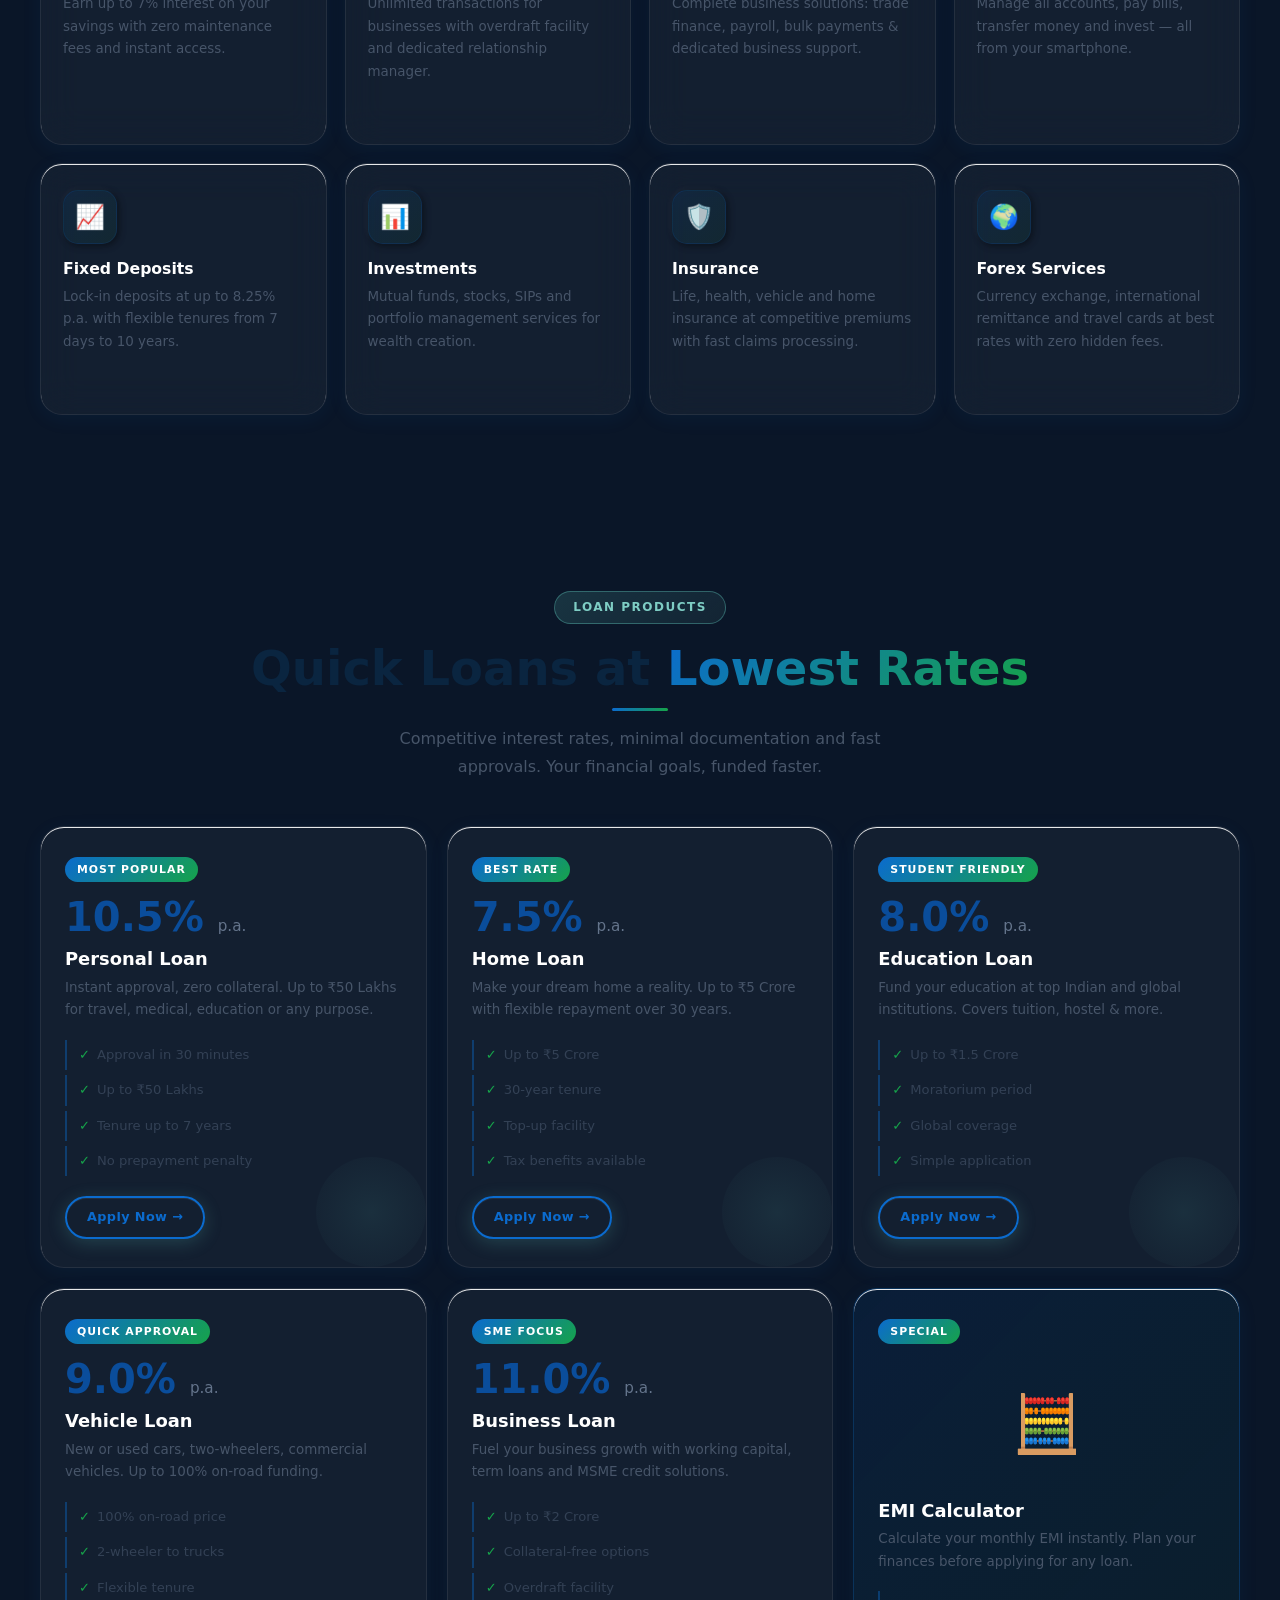
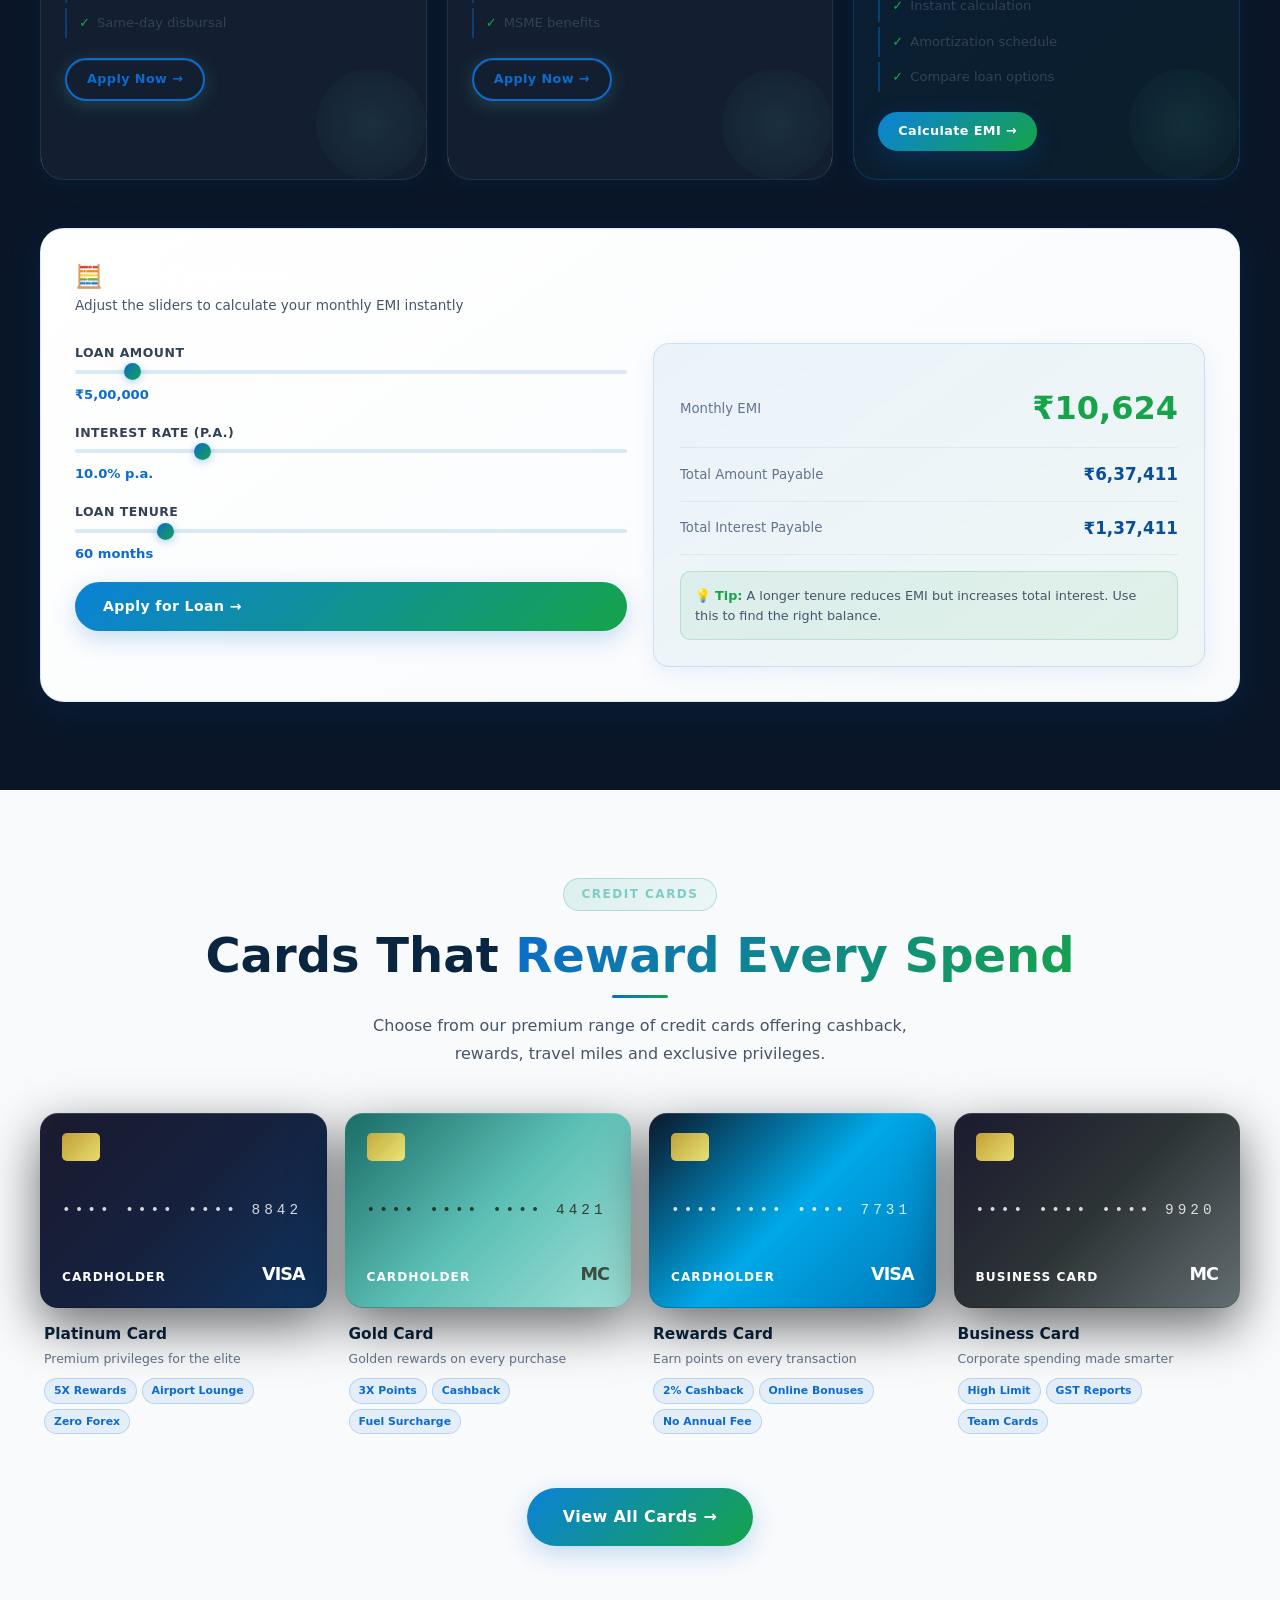
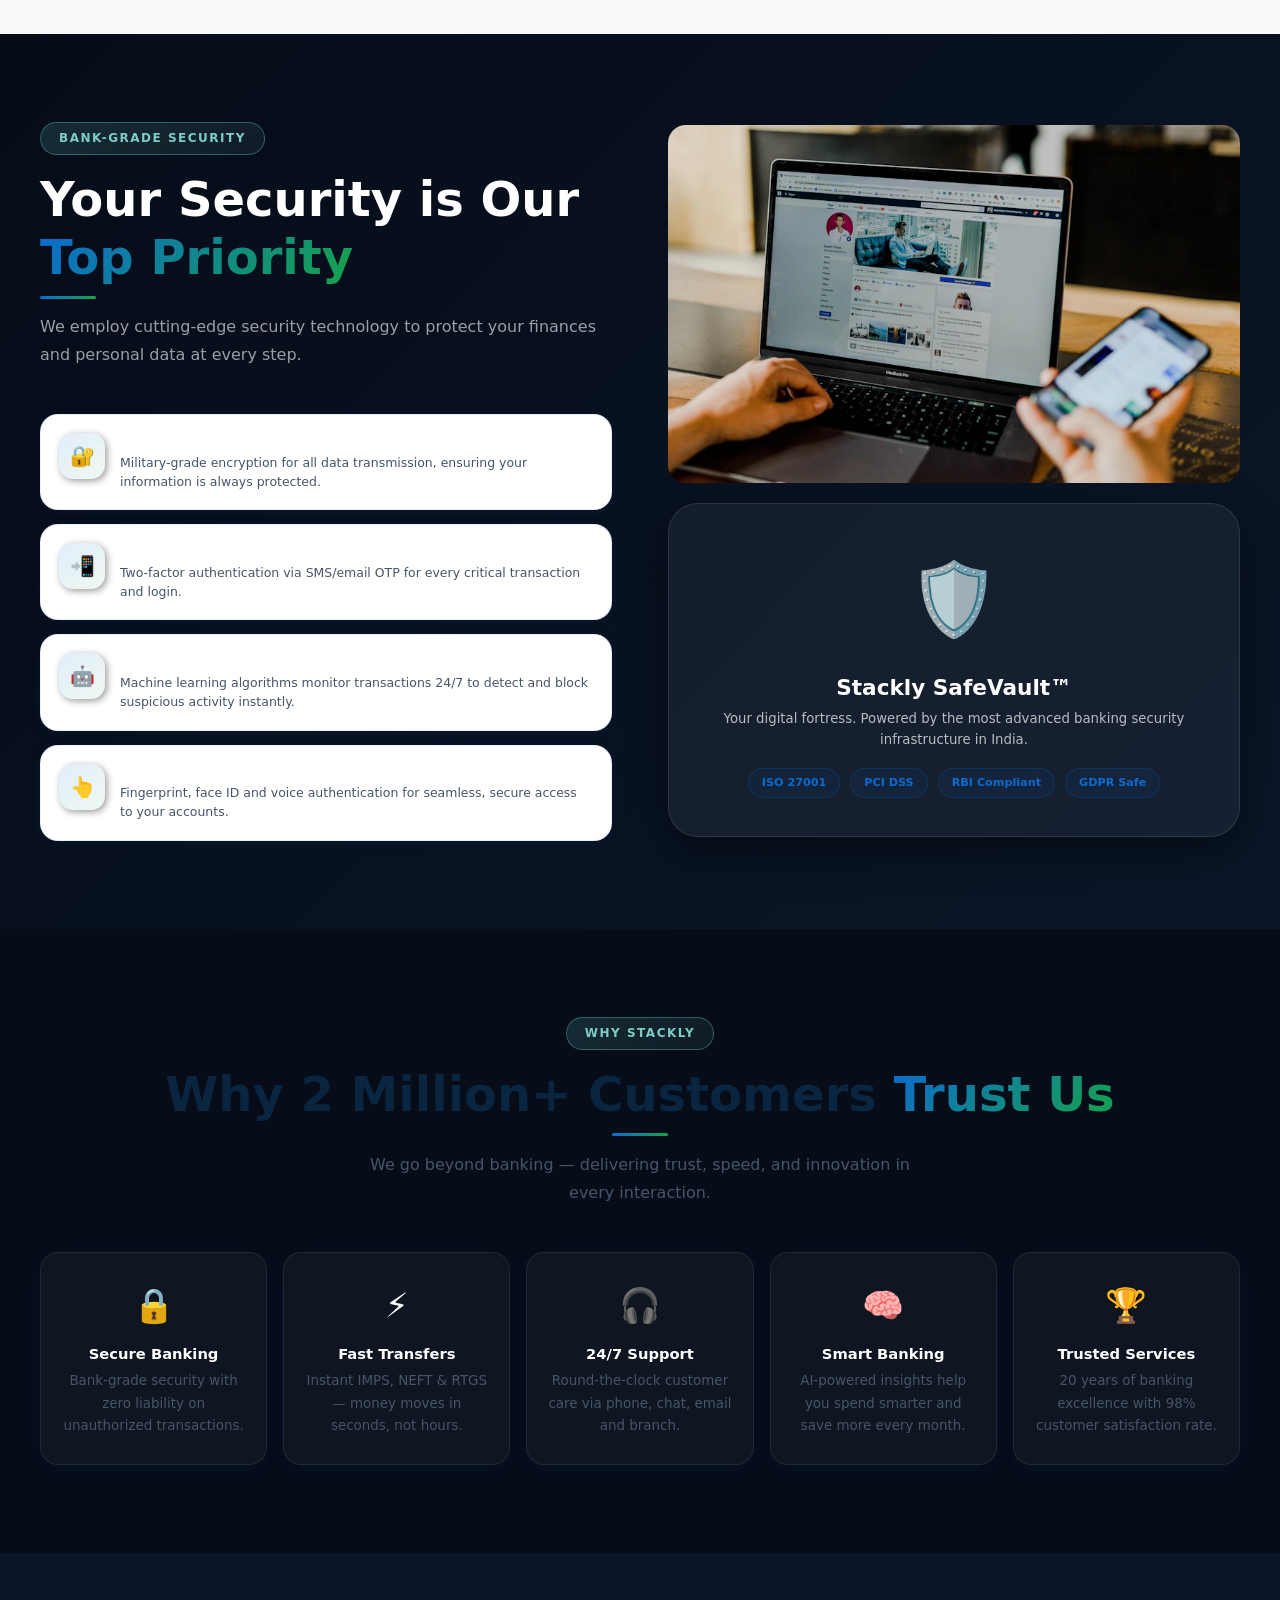
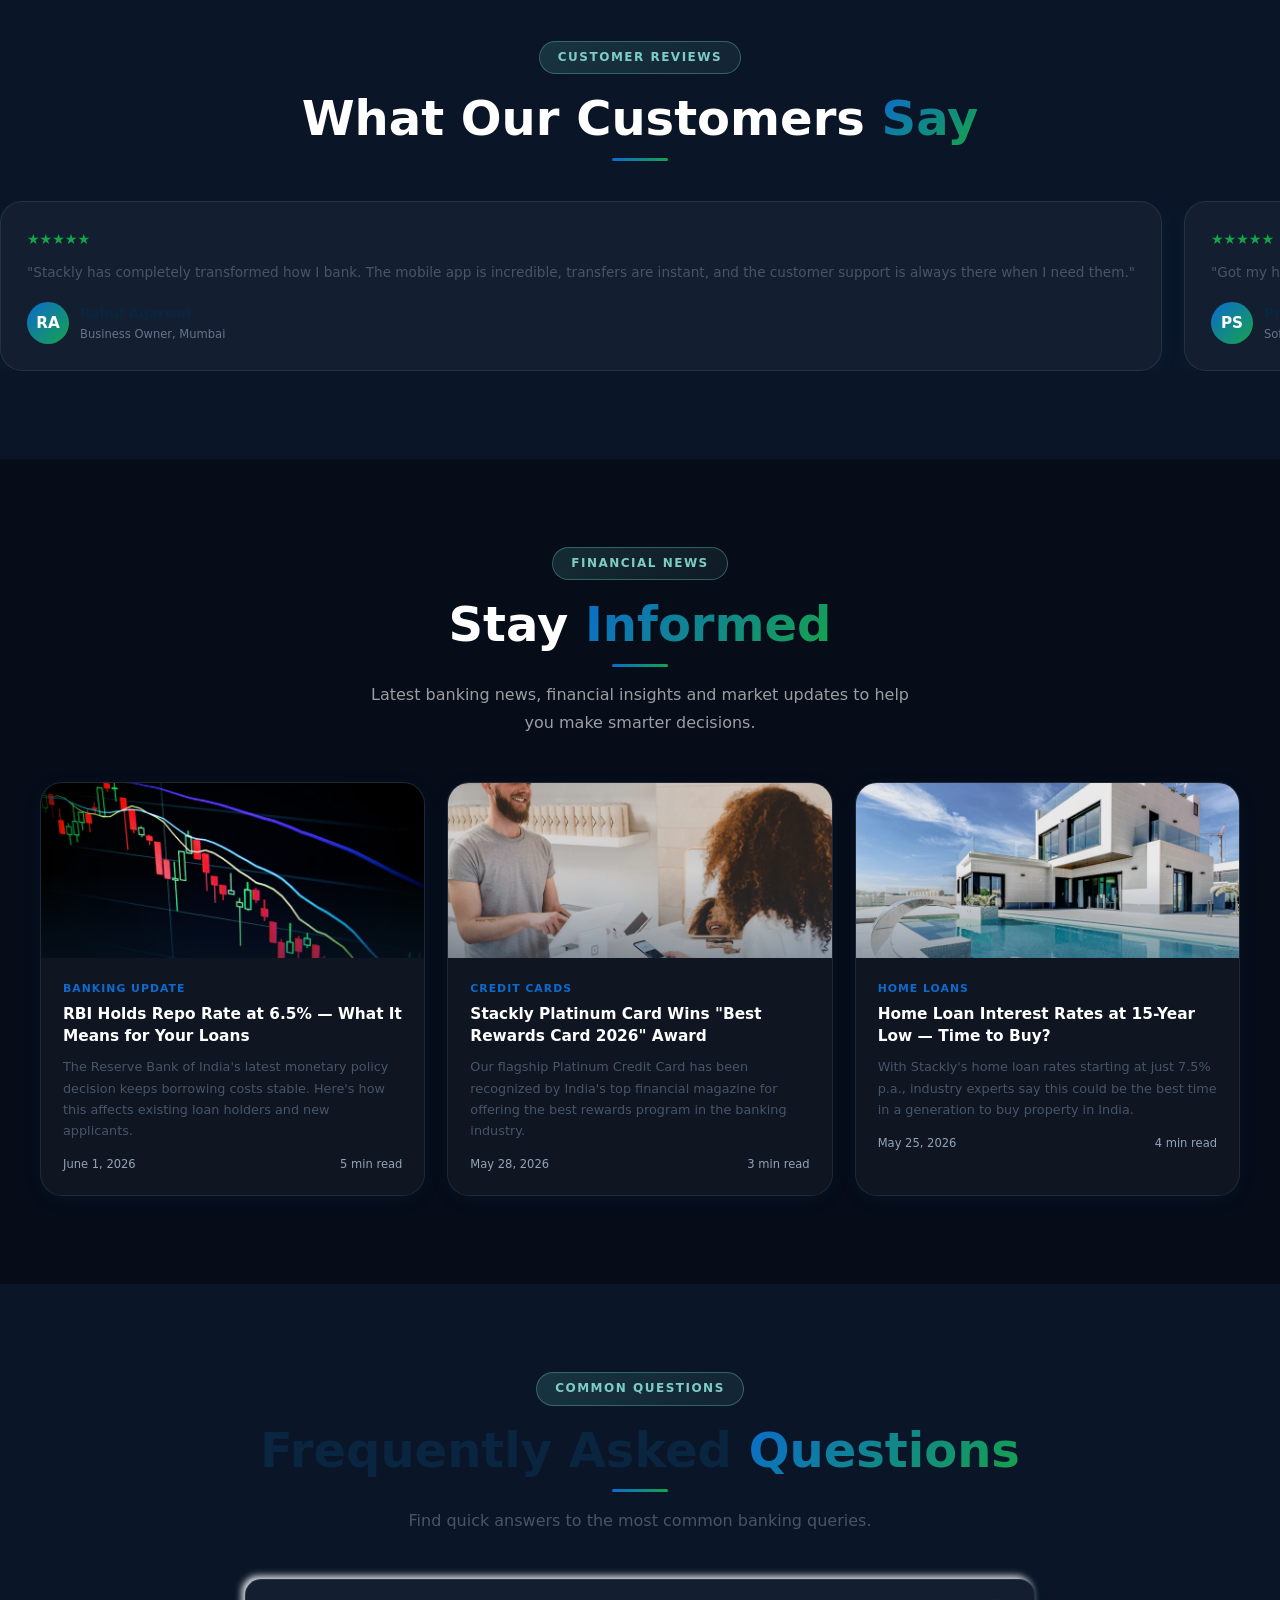
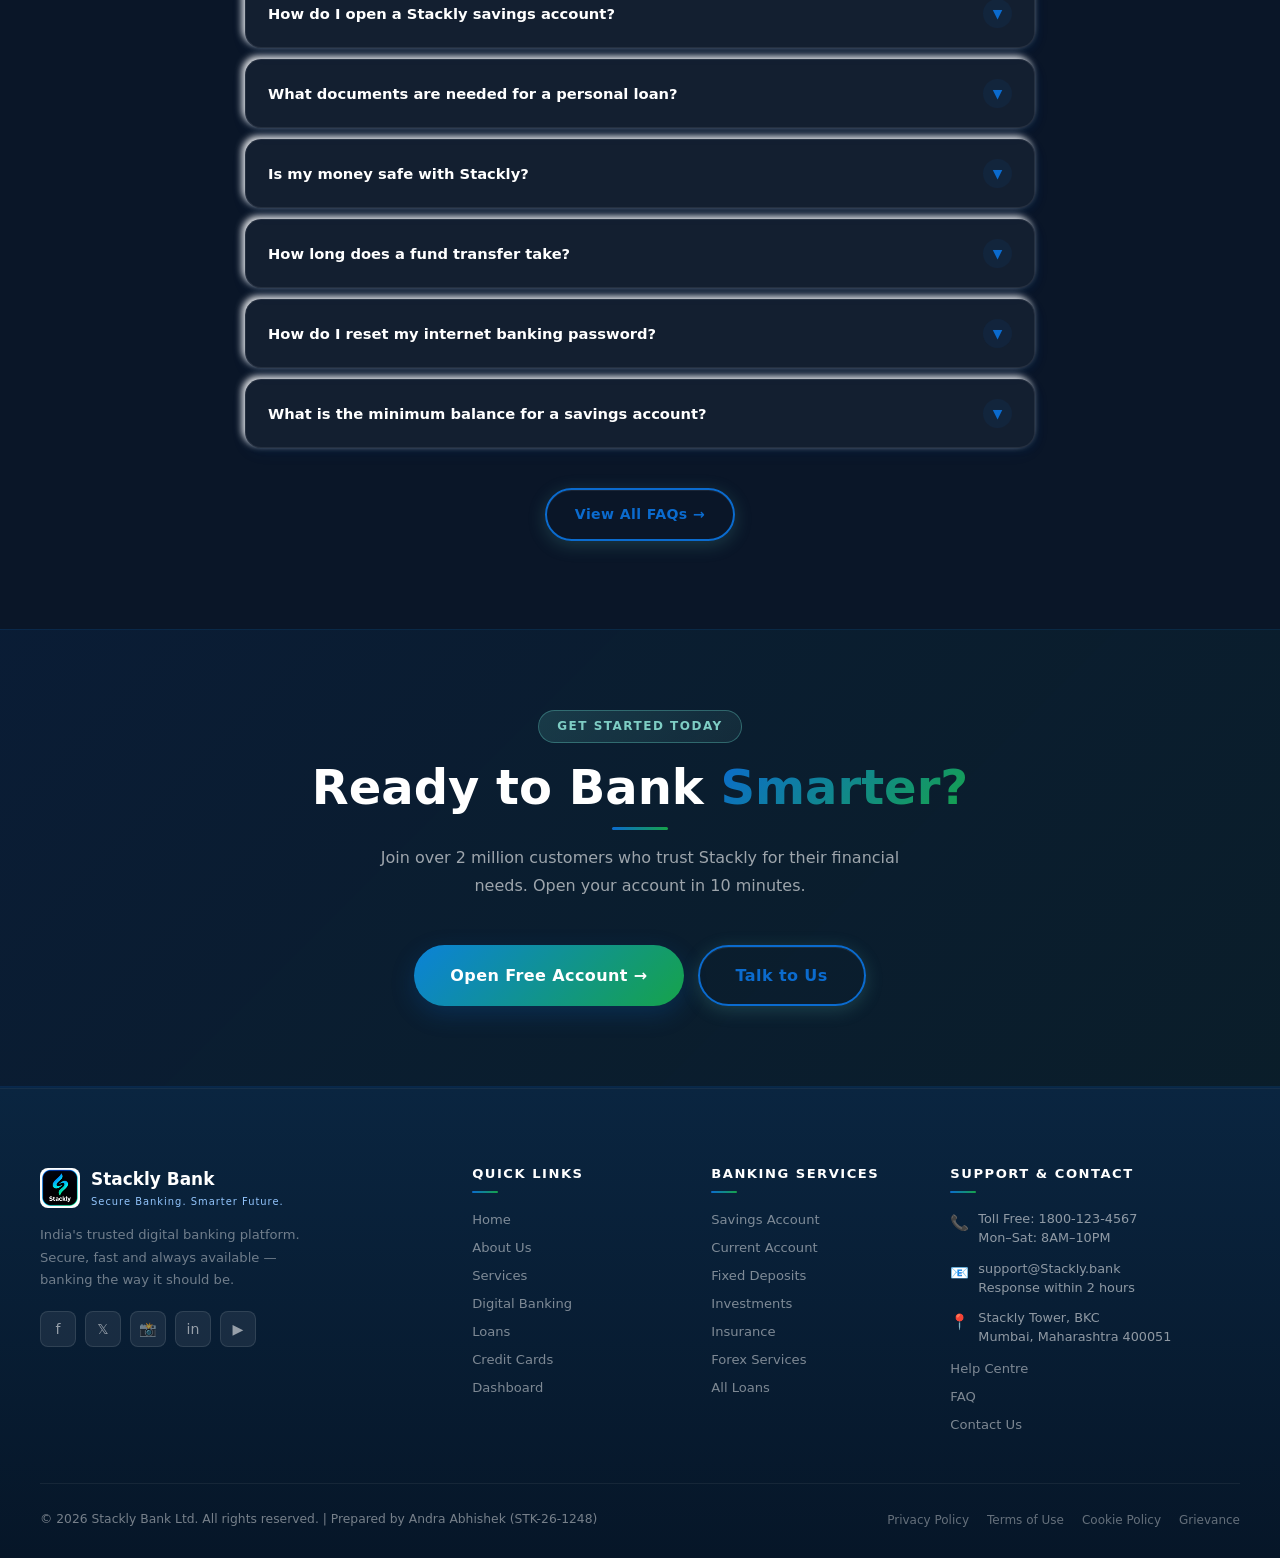
==== commit 79162177: "fgh" ====
--- a/index.html
+++ b/index.html
@@ -27,6 +27,7 @@
 </style>
 </head>
 <body>
+<div id="demo-banner" style="background:#f59e0b;color:#000;text-align:center;padding:8px 16px;font-size:13px;font-weight:700;position:sticky;top:0;z-index:99999;">&#9888; DEMO PROJECT ONLY &mdash; This is NOT a real bank. No real financial transactions occur.</div>
 
 <!-- NAVBAR -->
 <nav class="navbar" id="navbar">
